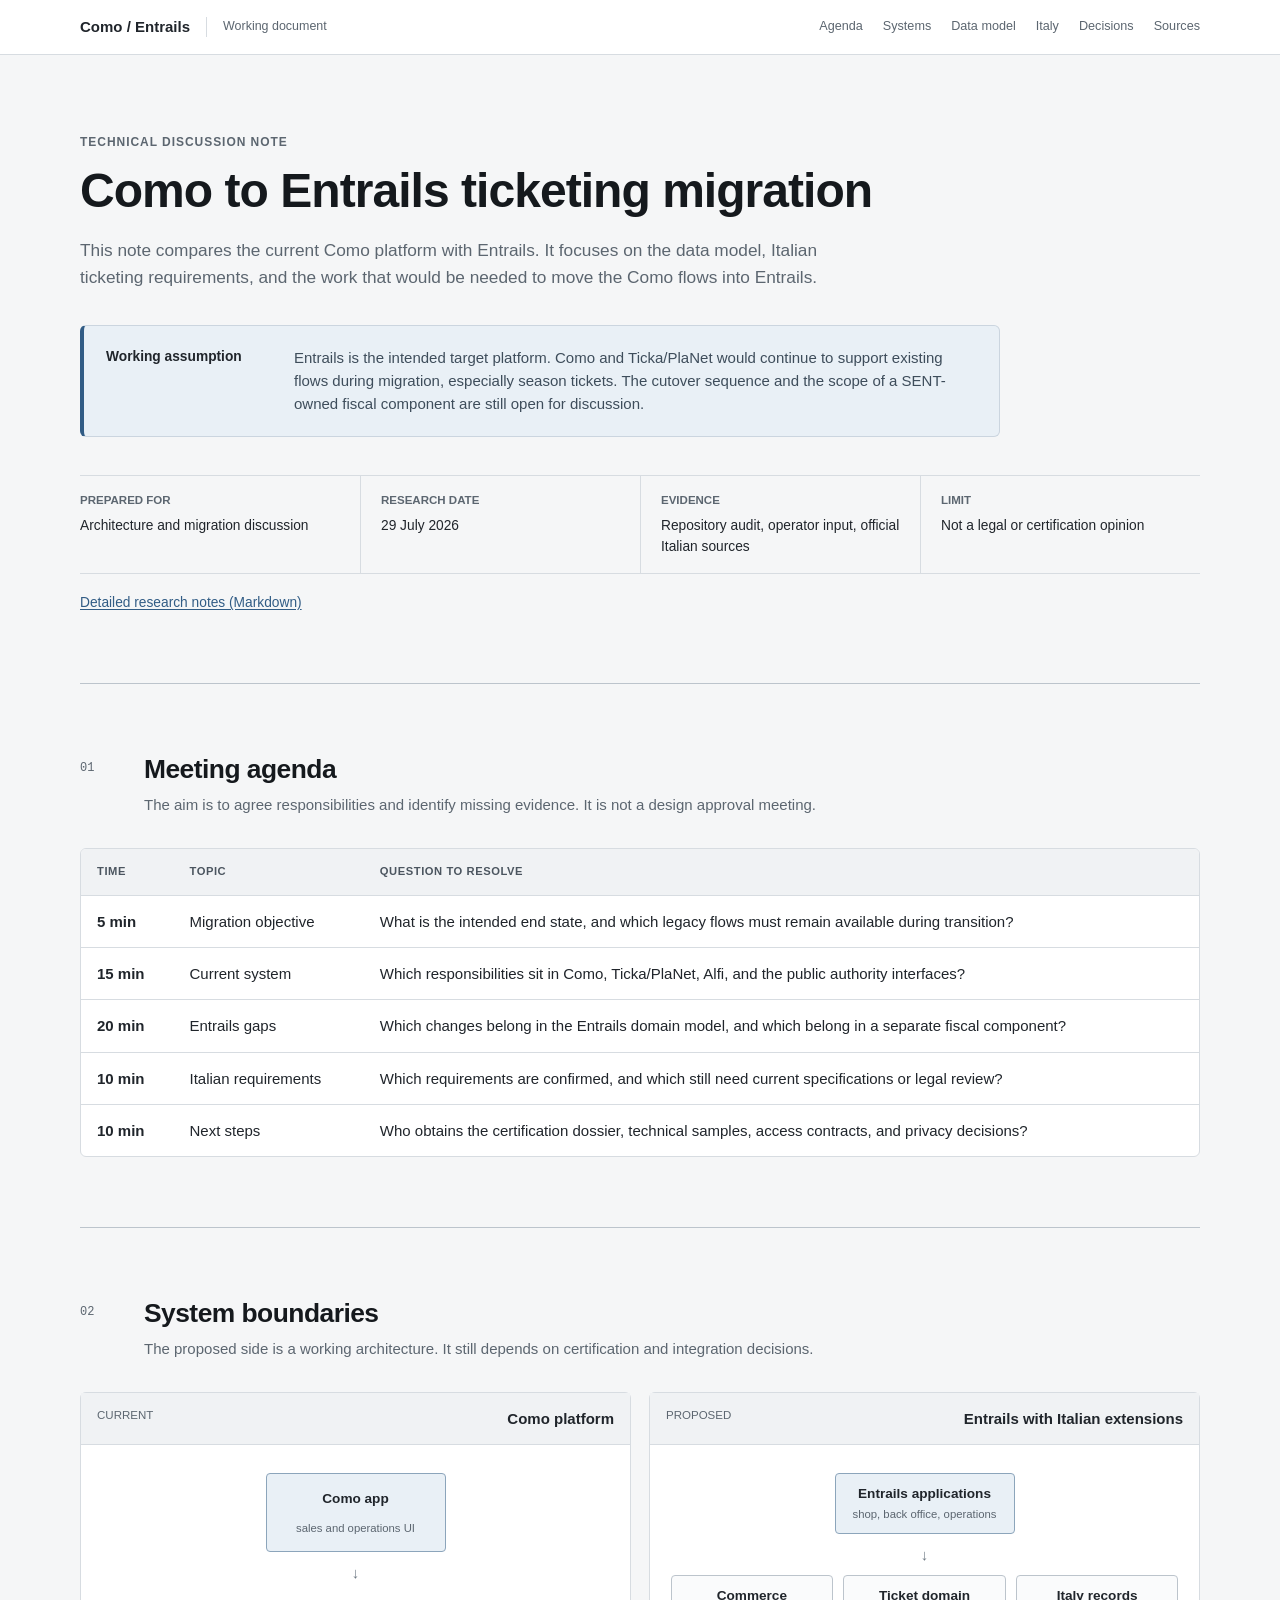
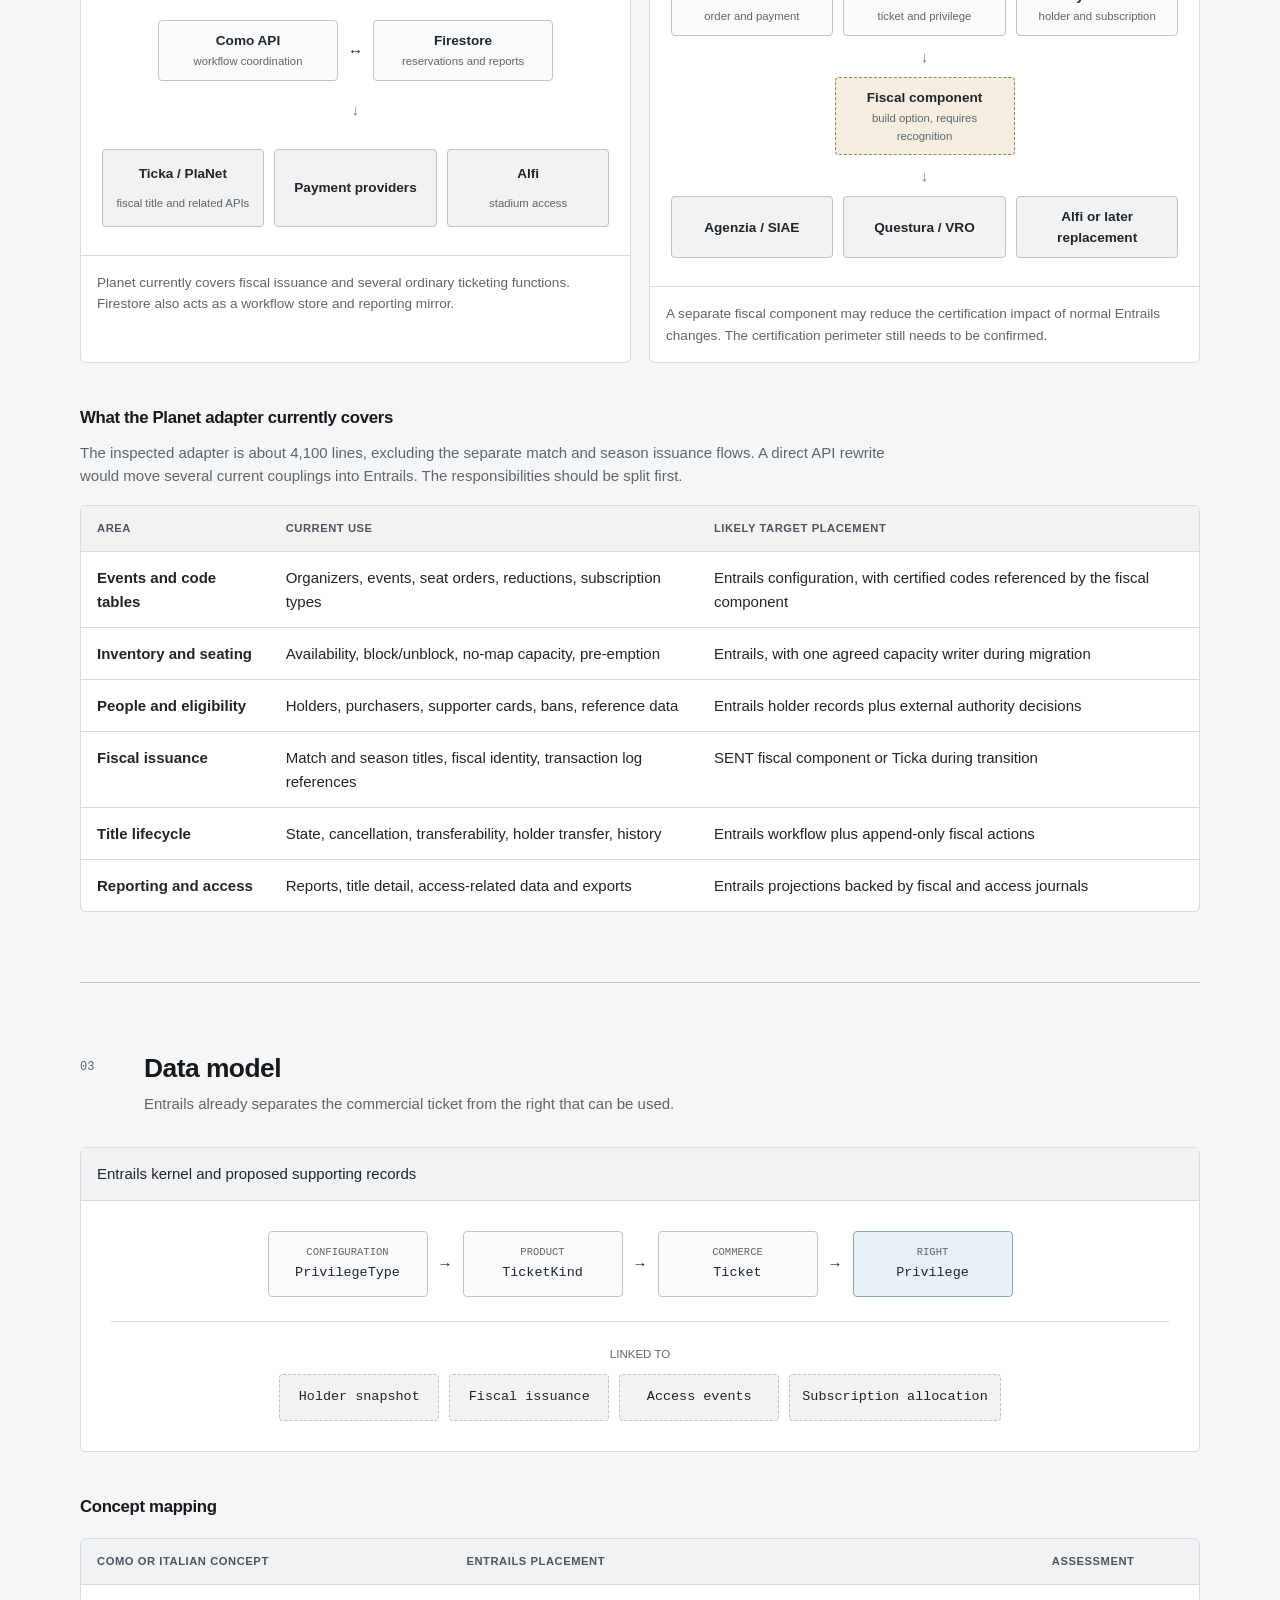
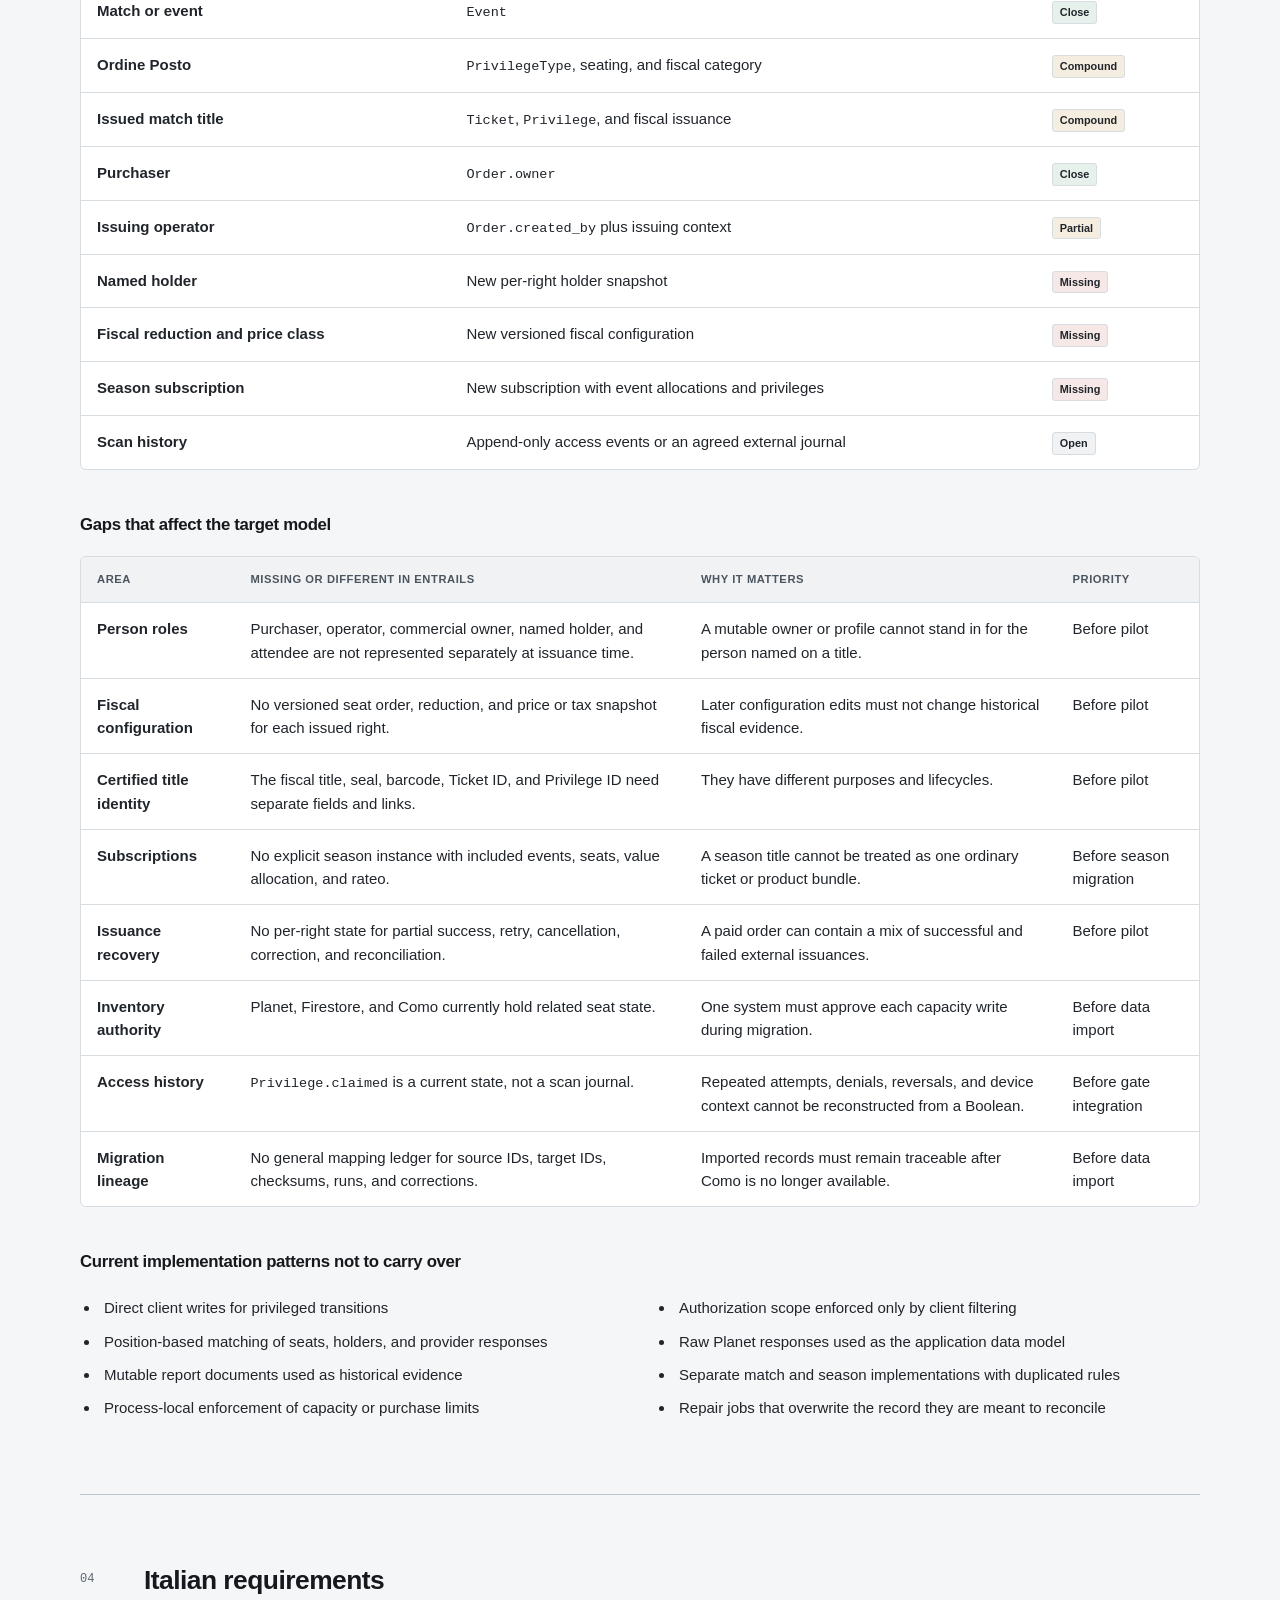
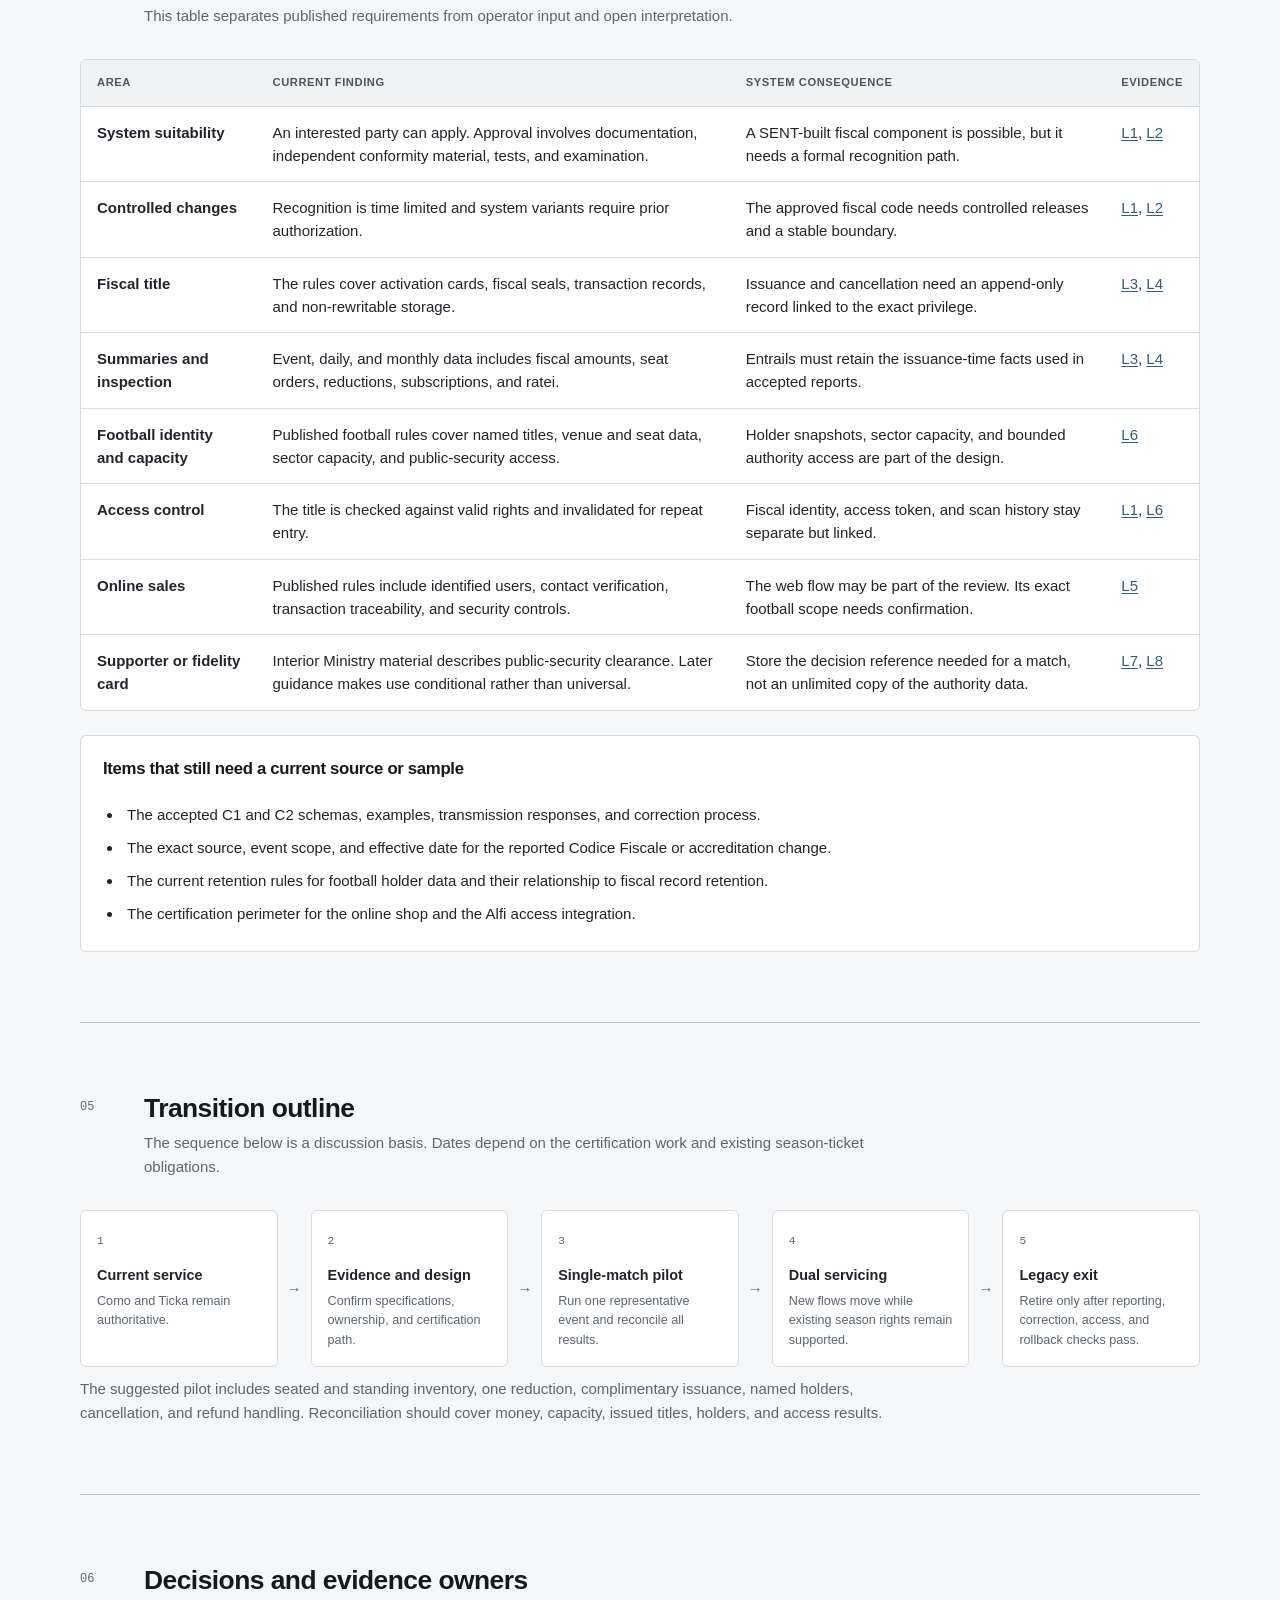
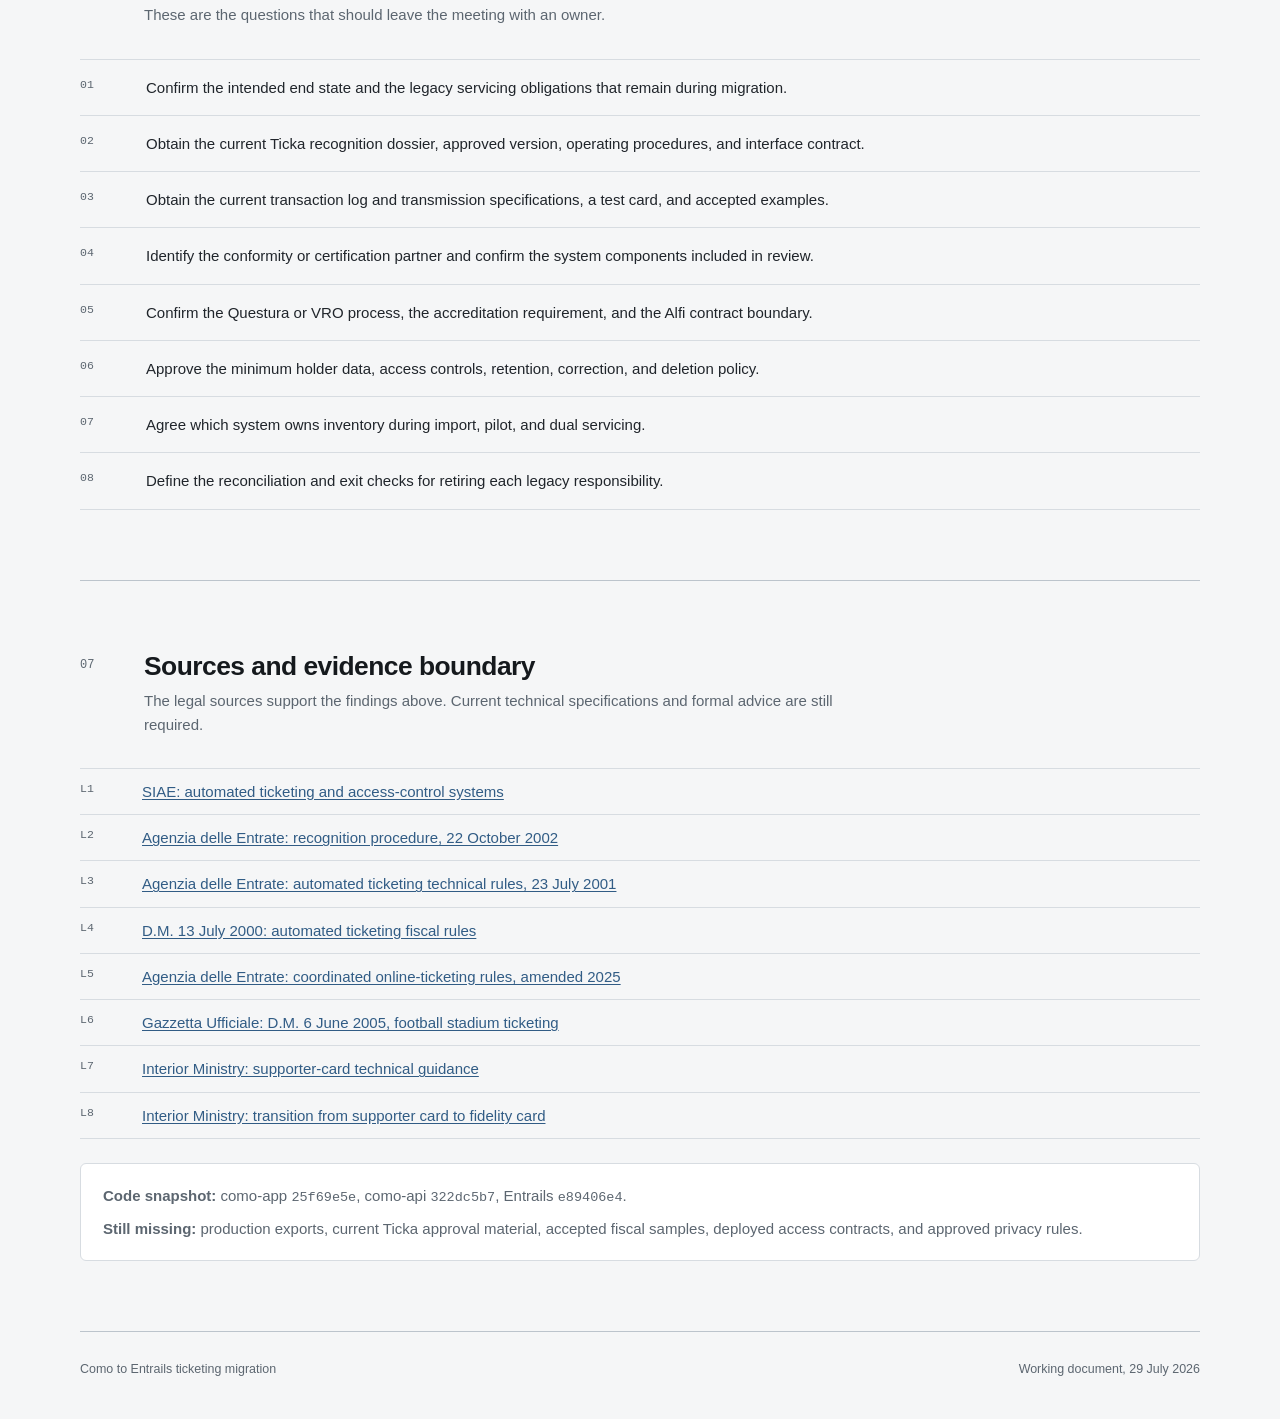
==== index.html @ aba58393 "Restyle migration guide as technical working note" ====
<!doctype html>
<html lang="en">
  <head>
    <meta charset="utf-8" />
    <meta name="viewport" content="width=device-width, initial-scale=1" />
    <meta name="description" content="Technical working note for the Como to Entrails ticketing migration discussion." />
    <meta name="robots" content="noindex, nofollow" />
    <meta property="og:title" content="Como to Entrails ticketing migration" />
    <meta property="og:description" content="Architecture, data gaps, Italian requirements, and open decisions for the migration discussion." />
    <meta property="og:type" content="website" />
    <meta name="theme-color" content="#f5f6f7" />
    <title>Como to Entrails ticketing migration</title>
    <link rel="stylesheet" href="styles.css" />
  </head>
  <body>
    <a class="skip-link" href="#content">Skip to content</a>

    <header class="topbar">
      <div class="topbar-inner">
        <a class="document-name" href="#top">Como / Entrails</a>
        <span class="document-state">Working document</span>
        <nav aria-label="Document sections">
          <a href="#agenda">Agenda</a>
          <a href="#systems">Systems</a>
          <a href="#data">Data model</a>
          <a href="#italy">Italy</a>
          <a href="#decisions">Decisions</a>
          <a href="#sources">Sources</a>
        </nav>
      </div>
    </header>

    <main id="content">
      <section class="intro" id="top">
        <p class="document-type">Technical discussion note</p>
        <h1>Como to Entrails ticketing migration</h1>
        <p class="intro-text">
          This note compares the current Como platform with Entrails. It focuses on the data model,
          Italian ticketing requirements, and the work that would be needed to move the Como flows
          into Entrails.
        </p>

        <div class="working-assumption">
          <strong>Working assumption</strong>
          <p>
            Entrails is the intended target platform. Como and Ticka/PlaNet would continue to support
            existing flows during migration, especially season tickets. The cutover sequence and the
            scope of a SENT-owned fiscal component are still open for discussion.
          </p>
        </div>

        <dl class="document-meta">
          <div><dt>Prepared for</dt><dd>Architecture and migration discussion</dd></div>
          <div><dt>Research date</dt><dd>29 July 2026</dd></div>
          <div><dt>Evidence</dt><dd>Repository audit, operator input, official Italian sources</dd></div>
          <div><dt>Limit</dt><dd>Not a legal or certification opinion</dd></div>
        </dl>

        <p class="document-link">
          <a href="https://github.com/SENT-Ticketing/como-entrails-migration-guide/blob/main/research-blueprint.md">Detailed research notes (Markdown)</a>
        </p>
      </section>

      <section class="document-section" id="agenda">
        <header class="section-header">
          <span class="section-number">01</span>
          <div><h2>Meeting agenda</h2><p>The aim is to agree responsibilities and identify missing evidence. It is not a design approval meeting.</p></div>
        </header>
        <div class="table-panel">
          <table>
            <thead><tr><th>Time</th><th>Topic</th><th>Question to resolve</th></tr></thead>
            <tbody>
              <tr><td>5 min</td><td>Migration objective</td><td>What is the intended end state, and which legacy flows must remain available during transition?</td></tr>
              <tr><td>15 min</td><td>Current system</td><td>Which responsibilities sit in Como, Ticka/PlaNet, Alfi, and the public authority interfaces?</td></tr>
              <tr><td>20 min</td><td>Entrails gaps</td><td>Which changes belong in the Entrails domain model, and which belong in a separate fiscal component?</td></tr>
              <tr><td>10 min</td><td>Italian requirements</td><td>Which requirements are confirmed, and which still need current specifications or legal review?</td></tr>
              <tr><td>10 min</td><td>Next steps</td><td>Who obtains the certification dossier, technical samples, access contracts, and privacy decisions?</td></tr>
            </tbody>
          </table>
        </div>
      </section>

      <section class="document-section" id="systems">
        <header class="section-header">
          <span class="section-number">02</span>
          <div><h2>System boundaries</h2><p>The proposed side is a working architecture. It still depends on certification and integration decisions.</p></div>
        </header>

        <div class="diagram-grid">
          <figure class="architecture-panel">
            <figcaption><span>Current</span><strong>Como platform</strong></figcaption>
            <div class="architecture-diagram" role="img" aria-label="Como app connects to Como API and Firestore. Como API connects to Ticka PlaNet, payment providers, and Alfi.">
              <div class="diagram-node primary">Como app<small>sales and operations UI</small></div>
              <div class="diagram-arrow">↓</div>
              <div class="diagram-row">
                <div class="diagram-node">Como API<small>workflow coordination</small></div>
                <span>↔</span>
                <div class="diagram-node">Firestore<small>reservations and reports</small></div>
              </div>
              <div class="diagram-arrow">↓</div>
              <div class="diagram-row three">
                <div class="diagram-node external">Ticka / PlaNet<small>fiscal title and related APIs</small></div>
                <div class="diagram-node external">Payment providers</div>
                <div class="diagram-node external">Alfi<small>stadium access</small></div>
              </div>
            </div>
            <p>Planet currently covers fiscal issuance and several ordinary ticketing functions. Firestore also acts as a workflow store and reporting mirror.</p>
          </figure>

          <figure class="architecture-panel">
            <figcaption><span>Proposed</span><strong>Entrails with Italian extensions</strong></figcaption>
            <div class="architecture-diagram" role="img" aria-label="Entrails owns commerce and rights. Italian holder, subscription, fiscal, and access records link to each privilege. A fiscal component connects to Italian authorities and stadium access.">
              <div class="diagram-node primary">Entrails applications<small>shop, back office, operations</small></div>
              <div class="diagram-arrow">↓</div>
              <div class="diagram-row three">
                <div class="diagram-node">Commerce<small>order and payment</small></div>
                <div class="diagram-node">Ticket domain<small>ticket and privilege</small></div>
                <div class="diagram-node">Italy records<small>holder and subscription</small></div>
              </div>
              <div class="diagram-arrow">↓</div>
              <div class="diagram-node candidate">Fiscal component<small>build option, requires recognition</small></div>
              <div class="diagram-arrow">↓</div>
              <div class="diagram-row three">
                <div class="diagram-node external">Agenzia / SIAE</div>
                <div class="diagram-node external">Questura / VRO</div>
                <div class="diagram-node external">Alfi or later replacement</div>
              </div>
            </div>
            <p>A separate fiscal component may reduce the certification impact of normal Entrails changes. The certification perimeter still needs to be confirmed.</p>
          </figure>
        </div>

        <h3>What the Planet adapter currently covers</h3>
        <p class="section-copy">
          The inspected adapter is about 4,100 lines, excluding the separate match and season issuance flows.
          A direct API rewrite would move several current couplings into Entrails. The responsibilities should be split first.
        </p>
        <div class="table-panel">
          <table>
            <thead><tr><th>Area</th><th>Current use</th><th>Likely target placement</th></tr></thead>
            <tbody>
              <tr><td>Events and code tables</td><td>Organizers, events, seat orders, reductions, subscription types</td><td>Entrails configuration, with certified codes referenced by the fiscal component</td></tr>
              <tr><td>Inventory and seating</td><td>Availability, block/unblock, no-map capacity, pre-emption</td><td>Entrails, with one agreed capacity writer during migration</td></tr>
              <tr><td>People and eligibility</td><td>Holders, purchasers, supporter cards, bans, reference data</td><td>Entrails holder records plus external authority decisions</td></tr>
              <tr><td>Fiscal issuance</td><td>Match and season titles, fiscal identity, transaction log references</td><td>SENT fiscal component or Ticka during transition</td></tr>
              <tr><td>Title lifecycle</td><td>State, cancellation, transferability, holder transfer, history</td><td>Entrails workflow plus append-only fiscal actions</td></tr>
              <tr><td>Reporting and access</td><td>Reports, title detail, access-related data and exports</td><td>Entrails projections backed by fiscal and access journals</td></tr>
            </tbody>
          </table>
        </div>
      </section>

      <section class="document-section" id="data">
        <header class="section-header">
          <span class="section-number">03</span>
          <div><h2>Data model</h2><p>Entrails already separates the commercial ticket from the right that can be used.</p></div>
        </header>

        <figure class="model-panel">
          <figcaption>Entrails kernel and proposed supporting records</figcaption>
          <div class="model-flow" role="img" aria-label="PrivilegeType leads to TicketKind, Ticket, and Privilege. Privilege links to holder snapshot, fiscal issuance, and access events. A subscription allocation also links to a privilege.">
            <div class="model-core">
              <div class="model-node"><small>Configuration</small>PrivilegeType</div>
              <span>→</span>
              <div class="model-node"><small>Product</small>TicketKind</div>
              <span>→</span>
              <div class="model-node"><small>Commerce</small>Ticket</div>
              <span>→</span>
              <div class="model-node focus"><small>Right</small>Privilege</div>
            </div>
            <div class="model-links">
              <span>linked to</span>
              <div class="model-node proposed">Holder snapshot</div>
              <div class="model-node proposed">Fiscal issuance</div>
              <div class="model-node proposed">Access events</div>
              <div class="model-node proposed">Subscription allocation</div>
            </div>
          </div>
        </figure>

        <h3>Concept mapping</h3>
        <div class="table-panel">
          <table>
            <thead><tr><th>Como or Italian concept</th><th>Entrails placement</th><th>Assessment</th></tr></thead>
            <tbody>
              <tr><td>Match or event</td><td><code>Event</code></td><td><span class="status close">Close</span></td></tr>
              <tr><td>Ordine Posto</td><td><code>PrivilegeType</code>, seating, and fiscal category</td><td><span class="status compound">Compound</span></td></tr>
              <tr><td>Issued match title</td><td><code>Ticket</code>, <code>Privilege</code>, and fiscal issuance</td><td><span class="status compound">Compound</span></td></tr>
              <tr><td>Purchaser</td><td><code>Order.owner</code></td><td><span class="status close">Close</span></td></tr>
              <tr><td>Issuing operator</td><td><code>Order.created_by</code> plus issuing context</td><td><span class="status partial">Partial</span></td></tr>
              <tr><td>Named holder</td><td>New per-right holder snapshot</td><td><span class="status missing">Missing</span></td></tr>
              <tr><td>Fiscal reduction and price class</td><td>New versioned fiscal configuration</td><td><span class="status missing">Missing</span></td></tr>
              <tr><td>Season subscription</td><td>New subscription with event allocations and privileges</td><td><span class="status missing">Missing</span></td></tr>
              <tr><td>Scan history</td><td>Append-only access events or an agreed external journal</td><td><span class="status open">Open</span></td></tr>
            </tbody>
          </table>
        </div>

        <h3>Gaps that affect the target model</h3>
        <div class="table-panel">
          <table>
            <thead><tr><th>Area</th><th>Missing or different in Entrails</th><th>Why it matters</th><th>Priority</th></tr></thead>
            <tbody>
              <tr><td>Person roles</td><td>Purchaser, operator, commercial owner, named holder, and attendee are not represented separately at issuance time.</td><td>A mutable owner or profile cannot stand in for the person named on a title.</td><td>Before pilot</td></tr>
              <tr><td>Fiscal configuration</td><td>No versioned seat order, reduction, and price or tax snapshot for each issued right.</td><td>Later configuration edits must not change historical fiscal evidence.</td><td>Before pilot</td></tr>
              <tr><td>Certified title identity</td><td>The fiscal title, seal, barcode, Ticket ID, and Privilege ID need separate fields and links.</td><td>They have different purposes and lifecycles.</td><td>Before pilot</td></tr>
              <tr><td>Subscriptions</td><td>No explicit season instance with included events, seats, value allocation, and rateo.</td><td>A season title cannot be treated as one ordinary ticket or product bundle.</td><td>Before season migration</td></tr>
              <tr><td>Issuance recovery</td><td>No per-right state for partial success, retry, cancellation, correction, and reconciliation.</td><td>A paid order can contain a mix of successful and failed external issuances.</td><td>Before pilot</td></tr>
              <tr><td>Inventory authority</td><td>Planet, Firestore, and Como currently hold related seat state.</td><td>One system must approve each capacity write during migration.</td><td>Before data import</td></tr>
              <tr><td>Access history</td><td><code>Privilege.claimed</code> is a current state, not a scan journal.</td><td>Repeated attempts, denials, reversals, and device context cannot be reconstructed from a Boolean.</td><td>Before gate integration</td></tr>
              <tr><td>Migration lineage</td><td>No general mapping ledger for source IDs, target IDs, checksums, runs, and corrections.</td><td>Imported records must remain traceable after Como is no longer available.</td><td>Before data import</td></tr>
            </tbody>
          </table>
        </div>

        <h3>Current implementation patterns not to carry over</h3>
        <ul class="plain-list columns">
          <li>Direct client writes for privileged transitions</li>
          <li>Position-based matching of seats, holders, and provider responses</li>
          <li>Mutable report documents used as historical evidence</li>
          <li>Process-local enforcement of capacity or purchase limits</li>
          <li>Authorization scope enforced only by client filtering</li>
          <li>Raw Planet responses used as the application data model</li>
          <li>Separate match and season implementations with duplicated rules</li>
          <li>Repair jobs that overwrite the record they are meant to reconcile</li>
        </ul>
      </section>

      <section class="document-section" id="italy">
        <header class="section-header">
          <span class="section-number">04</span>
          <div><h2>Italian requirements</h2><p>This table separates published requirements from operator input and open interpretation.</p></div>
        </header>
        <div class="table-panel">
          <table>
            <thead><tr><th>Area</th><th>Current finding</th><th>System consequence</th><th>Evidence</th></tr></thead>
            <tbody>
              <tr><td>System suitability</td><td>An interested party can apply. Approval involves documentation, independent conformity material, tests, and examination.</td><td>A SENT-built fiscal component is possible, but it needs a formal recognition path.</td><td><a href="#source-l1">L1</a>, <a href="#source-l2">L2</a></td></tr>
              <tr><td>Controlled changes</td><td>Recognition is time limited and system variants require prior authorization.</td><td>The approved fiscal code needs controlled releases and a stable boundary.</td><td><a href="#source-l1">L1</a>, <a href="#source-l2">L2</a></td></tr>
              <tr><td>Fiscal title</td><td>The rules cover activation cards, fiscal seals, transaction records, and non-rewritable storage.</td><td>Issuance and cancellation need an append-only record linked to the exact privilege.</td><td><a href="#source-l3">L3</a>, <a href="#source-l4">L4</a></td></tr>
              <tr><td>Summaries and inspection</td><td>Event, daily, and monthly data includes fiscal amounts, seat orders, reductions, subscriptions, and ratei.</td><td>Entrails must retain the issuance-time facts used in accepted reports.</td><td><a href="#source-l3">L3</a>, <a href="#source-l4">L4</a></td></tr>
              <tr><td>Football identity and capacity</td><td>Published football rules cover named titles, venue and seat data, sector capacity, and public-security access.</td><td>Holder snapshots, sector capacity, and bounded authority access are part of the design.</td><td><a href="#source-l6">L6</a></td></tr>
              <tr><td>Access control</td><td>The title is checked against valid rights and invalidated for repeat entry.</td><td>Fiscal identity, access token, and scan history stay separate but linked.</td><td><a href="#source-l1">L1</a>, <a href="#source-l6">L6</a></td></tr>
              <tr><td>Online sales</td><td>Published rules include identified users, contact verification, transaction traceability, and security controls.</td><td>The web flow may be part of the review. Its exact football scope needs confirmation.</td><td><a href="#source-l5">L5</a></td></tr>
              <tr><td>Supporter or fidelity card</td><td>Interior Ministry material describes public-security clearance. Later guidance makes use conditional rather than universal.</td><td>Store the decision reference needed for a match, not an unlimited copy of the authority data.</td><td><a href="#source-l7">L7</a>, <a href="#source-l8">L8</a></td></tr>
            </tbody>
          </table>
        </div>

        <div class="open-notes">
          <h3>Items that still need a current source or sample</h3>
          <ul class="plain-list">
            <li>The accepted C1 and C2 schemas, examples, transmission responses, and correction process.</li>
            <li>The exact source, event scope, and effective date for the reported Codice Fiscale or accreditation change.</li>
            <li>The current retention rules for football holder data and their relationship to fiscal record retention.</li>
            <li>The certification perimeter for the online shop and the Alfi access integration.</li>
          </ul>
        </div>
      </section>

      <section class="document-section" id="transition">
        <header class="section-header">
          <span class="section-number">05</span>
          <div><h2>Transition outline</h2><p>The sequence below is a discussion basis. Dates depend on the certification work and existing season-ticket obligations.</p></div>
        </header>
        <div class="phase-flow" role="img" aria-label="Transition moves from current service, through evidence and design, to a single-match pilot, dual servicing, and legacy exit.">
          <div><span>1</span><strong>Current service</strong><p>Como and Ticka remain authoritative.</p></div>
          <i>→</i>
          <div><span>2</span><strong>Evidence and design</strong><p>Confirm specifications, ownership, and certification path.</p></div>
          <i>→</i>
          <div><span>3</span><strong>Single-match pilot</strong><p>Run one representative event and reconcile all results.</p></div>
          <i>→</i>
          <div><span>4</span><strong>Dual servicing</strong><p>New flows move while existing season rights remain supported.</p></div>
          <i>→</i>
          <div><span>5</span><strong>Legacy exit</strong><p>Retire only after reporting, correction, access, and rollback checks pass.</p></div>
        </div>
        <p class="section-copy">
          The suggested pilot includes seated and standing inventory, one reduction, complimentary issuance,
          named holders, cancellation, and refund handling. Reconciliation should cover money, capacity, issued
          titles, holders, and access results.
        </p>
      </section>

      <section class="document-section" id="decisions">
        <header class="section-header">
          <span class="section-number">06</span>
          <div><h2>Decisions and evidence owners</h2><p>These are the questions that should leave the meeting with an owner.</p></div>
        </header>
        <ol class="decision-list">
          <li><span>01</span><p>Confirm the intended end state and the legacy servicing obligations that remain during migration.</p></li>
          <li><span>02</span><p>Obtain the current Ticka recognition dossier, approved version, operating procedures, and interface contract.</p></li>
          <li><span>03</span><p>Obtain the current transaction log and transmission specifications, a test card, and accepted examples.</p></li>
          <li><span>04</span><p>Identify the conformity or certification partner and confirm the system components included in review.</p></li>
          <li><span>05</span><p>Confirm the Questura or VRO process, the accreditation requirement, and the Alfi contract boundary.</p></li>
          <li><span>06</span><p>Approve the minimum holder data, access controls, retention, correction, and deletion policy.</p></li>
          <li><span>07</span><p>Agree which system owns inventory during import, pilot, and dual servicing.</p></li>
          <li><span>08</span><p>Define the reconciliation and exit checks for retiring each legacy responsibility.</p></li>
        </ol>
      </section>

      <section class="document-section sources" id="sources">
        <header class="section-header">
          <span class="section-number">07</span>
          <div><h2>Sources and evidence boundary</h2><p>The legal sources support the findings above. Current technical specifications and formal advice are still required.</p></div>
        </header>

        <ol class="source-list">
          <li id="source-l1"><span>L1</span><a href="https://www.siae.it/it/cosa-facciamo/servizi-collaborazione-altri-enti/agenzia-delle-entrate/biglietterie-automatizzate-controllo-accessi/">SIAE: automated ticketing and access-control systems</a></li>
          <li id="source-l2"><span>L2</span><a href="https://www.agenziaentrate.gov.it/portale/documents/20143/275244/Provvedimento%2Bdel%2B22%2B10%2B2002_Provvedimento%2BAE%2B22%2Bottobre%2B2002.pdf/6cc8cbd3-5243-c35f-52a8-4d90222bf9ab">Agenzia delle Entrate: recognition procedure, 22 October 2002</a></li>
          <li id="source-l3"><span>L3</span><a href="https://www.agenziaentrate.gov.it/portale/documents/20143/275244/Decreto%2Bdel%2B23%2B07%2B2001_Decreto%2B23%2Bluglio%2B2001.pdf/fe239ae7-f9b2-6488-87d0-bb3ad42366ab">Agenzia delle Entrate: automated ticketing technical rules, 23 July 2001</a></li>
          <li id="source-l4"><span>L4</span><a href="https://www.agenziaentrate.gov.it/portale/documents/20143/275244/Decreto%2Bdel%2B13%2B07%2B2000_DM%2B13%2Bluglio%2B2000.pdf/c53eee61-57b8-3f33-ee15-dfb4c7b19dc7">D.M. 13 July 2000: automated ticketing fiscal rules</a></li>
          <li id="source-l5"><span>L5</span><a href="https://d2aod8qfhzlk6j.cloudfront.net/SITOIS/Provvedimento_secondary_ticketing_27_06_2019_78fe5a6183.pdf">Agenzia delle Entrate: coordinated online-ticketing rules, amended 2025</a></li>
          <li id="source-l6"><span>L6</span><a href="https://www.gazzettaufficiale.it/atto/serie_generale/caricaDettaglioAtto/originario?atto.codiceRedazionale=05A06478&amp;atto.dataPubblicazioneGazzetta=2005-06-30&amp;elenco30giorni=false">Gazzetta Ufficiale: D.M. 6 June 2005, football stadium ticketing</a></li>
          <li id="source-l7"><span>L7</span><a href="https://www.interno.gov.it/sites/default/files/allegati/tessera_del_tifoso.pdf">Interior Ministry: supporter-card technical guidance</a></li>
          <li id="source-l8"><span>L8</span><a href="https://www.interno.gov.it/it/notizie/dalla-tessera-tifoso-alla-fidelity-card">Interior Ministry: transition from supporter card to fidelity card</a></li>
        </ol>

        <div class="evidence-note">
          <p><strong>Code snapshot:</strong> como-app <code>25f69e5e</code>, como-api <code>322dc5b7</code>, Entrails <code>e89406e4</code>.</p>
          <p><strong>Still missing:</strong> production exports, current Ticka approval material, accepted fiscal samples, deployed access contracts, and approved privacy rules.</p>
        </div>
      </section>
    </main>

    <footer>
      <p>Como to Entrails ticketing migration</p>
      <p>Working document, 29 July 2026</p>
    </footer>
  </body>
</html>
---- styles.css ----
:root {
  --page: min(1120px, calc(100% - 48px));
  --ink: #20252b;
  --muted: #5c6670;
  --line: #d7dce1;
  --line-strong: #bcc4cc;
  --background: #f5f6f7;
  --surface: #ffffff;
  --surface-muted: #f0f2f4;
  --blue: #315c85;
  --blue-muted: #e9f0f6;
  --green-muted: #e7f1eb;
  --amber-muted: #f5eee0;
  --red-muted: #f5e8e7;
  --radius: 6px;
}

* { box-sizing: border-box; }
html { scroll-behavior: smooth; }
body {
  margin: 0;
  color: var(--ink);
  background: var(--background);
  font-family: -apple-system, BlinkMacSystemFont, "Segoe UI", Arial, sans-serif;
  font-size: 15px;
  line-height: 1.55;
}
a { color: var(--blue); text-underline-offset: 2px; }
p, h1, h2, h3, figure, dl { margin: 0; }
h1, h2, h3 { color: #15191d; font-weight: 650; letter-spacing: -.02em; }
h1 { font-size: clamp(2.1rem, 5vw, 3rem); line-height: 1.12; }
h2 { font-size: 1.65rem; line-height: 1.2; }
h3 { margin-top: 42px; font-size: 1.05rem; }
code { font-family: "SFMono-Regular", Consolas, monospace; font-size: .9em; }

.skip-link {
  position: fixed;
  top: -60px;
  left: 16px;
  z-index: 100;
  padding: 8px 12px;
  color: white;
  background: #111;
}
.skip-link:focus { top: 12px; }
:focus-visible { outline: 2px solid var(--blue); outline-offset: 3px; }

.topbar {
  position: sticky;
  top: 0;
  z-index: 20;
  border-bottom: 1px solid var(--line);
  background: rgba(255, 255, 255, .96);
}
.topbar-inner {
  display: flex;
  align-items: center;
  gap: 16px;
  width: var(--page);
  min-height: 54px;
  margin: auto;
}
.document-name { color: var(--ink); font-weight: 650; text-decoration: none; }
.document-state {
  padding-left: 16px;
  border-left: 1px solid var(--line);
  color: var(--muted);
  font-size: .78rem;
}
nav { display: flex; gap: 20px; margin-left: auto; overflow-x: auto; }
nav a { color: var(--muted); font-size: .79rem; text-decoration: none; white-space: nowrap; }
nav a:hover { color: var(--ink); }

main, footer { width: var(--page); margin-inline: auto; }
.intro { padding: 78px 0 70px; }
.document-type {
  margin-bottom: 12px;
  color: var(--muted);
  font-size: .75rem;
  font-weight: 650;
  letter-spacing: .08em;
  text-transform: uppercase;
}
.intro-text { max-width: 760px; margin-top: 20px; color: var(--muted); font-size: 1.08rem; }
.working-assumption {
  display: grid;
  grid-template-columns: 160px 1fr;
  gap: 28px;
  max-width: 920px;
  margin-top: 34px;
  padding: 20px 22px;
  border: 1px solid #cbd5df;
  border-left: 4px solid var(--blue);
  border-radius: var(--radius);
  background: var(--blue-muted);
}
.working-assumption strong { font-size: .86rem; }
.working-assumption p { color: #3e4d5b; }
.document-meta {
  display: grid;
  grid-template-columns: repeat(4, 1fr);
  gap: 0;
  margin-top: 38px;
  border-top: 1px solid var(--line);
  border-bottom: 1px solid var(--line);
}
.document-meta div { padding: 16px 20px 16px 0; }
.document-meta div + div { padding-left: 20px; border-left: 1px solid var(--line); }
.document-meta dt { color: var(--muted); font-size: .72rem; font-weight: 650; text-transform: uppercase; }
.document-meta dd { margin: 5px 0 0; font-size: .86rem; }
.document-link { margin-top: 18px; font-size: .86rem; }

.document-section {
  padding: 70px 0;
  border-top: 1px solid var(--line-strong);
  scroll-margin-top: 64px;
}
.section-header {
  display: grid;
  grid-template-columns: 46px minmax(0, 1fr);
  gap: 18px;
  margin-bottom: 32px;
}
.section-number { padding-top: 5px; color: var(--muted); font-family: "SFMono-Regular", Consolas, monospace; font-size: .75rem; }
.section-header p { max-width: 720px; margin-top: 7px; color: var(--muted); }
.section-copy { max-width: 820px; margin-top: 10px; color: var(--muted); }

.table-panel {
  margin-top: 18px;
  overflow-x: auto;
  border: 1px solid var(--line);
  border-radius: var(--radius);
  background: var(--surface);
}
table { width: 100%; min-width: 760px; border-collapse: collapse; }
th, td { padding: 14px 16px; border-bottom: 1px solid var(--line); text-align: left; vertical-align: top; }
tr:last-child td { border-bottom: 0; }
th { background: var(--surface-muted); color: #4b555f; font-size: .7rem; font-weight: 700; letter-spacing: .05em; text-transform: uppercase; }
td:first-child { font-weight: 600; }

.diagram-grid { display: grid; grid-template-columns: 1fr 1fr; gap: 18px; }
.architecture-panel, .model-panel {
  border: 1px solid var(--line);
  border-radius: var(--radius);
  background: var(--surface);
}
.architecture-panel figcaption, .model-panel figcaption {
  display: flex;
  justify-content: space-between;
  gap: 20px;
  padding: 14px 16px;
  border-bottom: 1px solid var(--line);
  background: var(--surface-muted);
}
.architecture-panel figcaption span { color: var(--muted); font-size: .72rem; text-transform: uppercase; }
.architecture-panel > p { padding: 16px; border-top: 1px solid var(--line); color: var(--muted); font-size: .85rem; }
.architecture-diagram { display: grid; justify-items: center; min-height: 410px; padding: 28px 20px; }
.diagram-node {
  display: grid;
  place-items: center;
  width: 180px;
  min-height: 58px;
  padding: 9px;
  border: 1px solid var(--line-strong);
  border-radius: 4px;
  background: #fafbfc;
  font-size: .85rem;
  font-weight: 600;
  text-align: center;
}
.diagram-node small { display: block; margin-top: 2px; color: var(--muted); font-weight: 400; }
.diagram-node.primary { border-color: #8ca5bb; background: var(--blue-muted); }
.diagram-node.candidate { border-style: dashed; border-color: #9d8456; background: var(--amber-muted); }
.diagram-node.external { background: var(--surface-muted); }
.diagram-arrow { padding: 9px 0; color: #6f7a84; }
.diagram-row { display: flex; align-items: center; justify-content: center; width: 100%; gap: 10px; }
.diagram-row.three { align-items: stretch; }
.diagram-row.three .diagram-node { width: calc(33.333% - 7px); min-width: 0; }

.model-panel { margin-bottom: 42px; }
.model-flow { padding: 30px; }
.model-core, .model-links { display: flex; align-items: center; justify-content: center; gap: 10px; }
.model-node {
  min-width: 160px;
  padding: 12px;
  border: 1px solid var(--line-strong);
  border-radius: 4px;
  background: #fafbfc;
  font-family: "SFMono-Regular", Consolas, monospace;
  font-size: .84rem;
  text-align: center;
}
.model-node small { display: block; margin-bottom: 3px; color: var(--muted); font-family: inherit; font-size: .66rem; text-transform: uppercase; }
.model-node.focus { border-color: #8ca5bb; background: var(--blue-muted); }
.model-links { flex-wrap: wrap; margin-top: 24px; padding-top: 24px; border-top: 1px solid var(--line); }
.model-links > span { width: 100%; color: var(--muted); font-size: .72rem; text-align: center; text-transform: uppercase; }
.model-node.proposed { border-style: dashed; background: var(--surface-muted); }

.status {
  display: inline-block;
  padding: 2px 7px;
  border: 1px solid var(--line);
  border-radius: 3px;
  font-size: .68rem;
  font-weight: 650;
}
.status.close { background: var(--green-muted); }
.status.compound, .status.partial { background: var(--amber-muted); }
.status.missing { background: var(--red-muted); }
.status.open { background: var(--surface-muted); }

.plain-list { margin: 16px 0 0; padding-left: 20px; }
.plain-list li { padding: 5px 0 5px 4px; }
.plain-list.columns { columns: 2; column-gap: 50px; }
.plain-list.columns li { break-inside: avoid; }
.open-notes, .evidence-note {
  margin-top: 24px;
  padding: 20px 22px;
  border: 1px solid var(--line);
  border-radius: var(--radius);
  background: var(--surface);
}
.open-notes h3 { margin: 0; }

.phase-flow { display: grid; grid-template-columns: 1fr auto 1fr auto 1fr auto 1fr auto 1fr; align-items: stretch; gap: 9px; }
.phase-flow > div { padding: 16px; border: 1px solid var(--line); border-radius: var(--radius); background: var(--surface); }
.phase-flow > div > span { color: var(--muted); font-family: "SFMono-Regular", Consolas, monospace; font-size: .7rem; }
.phase-flow strong { display: block; margin-top: 14px; font-size: .9rem; }
.phase-flow p { margin-top: 5px; color: var(--muted); font-size: .79rem; }
.phase-flow i { display: grid; place-items: center; color: var(--muted); font-style: normal; }

.decision-list, .source-list { margin: 0; padding: 0; list-style: none; border-top: 1px solid var(--line); }
.decision-list li { display: grid; grid-template-columns: 50px 1fr; gap: 16px; padding: 16px 0; border-bottom: 1px solid var(--line); }
.decision-list span, .source-list span { color: var(--muted); font-family: "SFMono-Regular", Consolas, monospace; font-size: .72rem; }
.source-list li { display: grid; grid-template-columns: 46px 1fr; gap: 16px; padding: 11px 0; border-bottom: 1px solid var(--line); scroll-margin-top: 70px; }
.evidence-note { color: var(--muted); }
.evidence-note p + p { margin-top: 8px; }

footer {
  display: flex;
  justify-content: space-between;
  gap: 24px;
  padding: 28px 0 42px;
  border-top: 1px solid var(--line-strong);
  color: var(--muted);
  font-size: .78rem;
}

@media (max-width: 900px) {
  .topbar-inner { flex-wrap: wrap; padding: 10px 0; }
  nav { order: 3; width: 100%; margin: 0; }
  .document-meta { grid-template-columns: 1fr 1fr; }
  .document-meta div:nth-child(3) { border-left: 0; }
  .document-meta div:nth-child(n+3) { border-top: 1px solid var(--line); }
  .diagram-grid { grid-template-columns: 1fr; }
  .model-core { flex-wrap: wrap; }
  .phase-flow { grid-template-columns: 1fr; }
  .phase-flow i { transform: rotate(90deg); }
}

@media (max-width: 620px) {
  :root { --page: min(100% - 28px, 1120px); }
  .document-state { display: none; }
  .intro { padding: 54px 0; }
  .working-assumption { grid-template-columns: 1fr; gap: 8px; }
  .document-meta { grid-template-columns: 1fr; }
  .document-meta div, .document-meta div + div { padding: 13px 0; border-left: 0; border-top: 1px solid var(--line); }
  .document-meta div:first-child { border-top: 0; }
  .document-section { padding: 54px 0; }
  .section-header { grid-template-columns: 34px 1fr; gap: 10px; }
  .architecture-panel { min-width: 0; overflow: hidden; }
  .architecture-diagram { min-height: 370px; padding-inline: 12px; }
  .diagram-node { width: 145px; }
  .diagram-row.three { gap: 5px; }
  .diagram-row.three .diagram-node { padding: 5px; font-size: .69rem; }
  .model-flow { padding: 18px; }
  .model-core { flex-direction: column; }
  .model-core > span { transform: rotate(90deg); }
  .model-node { width: 100%; min-width: 0; }
  .plain-list.columns { columns: 1; }
  footer { flex-direction: column; }
}

@media print {
  :root { --page: 100%; }
  body { background: white; font-size: 10pt; }
  .topbar, .document-link { display: none; }
  .intro { padding-top: 20px; }
  .document-section { padding: 35px 0; }
  .architecture-panel, .model-panel, .table-panel, .working-assumption { break-inside: avoid; }
  .phase-flow { grid-template-columns: repeat(5, 1fr); }
  .phase-flow i { display: none; }
}
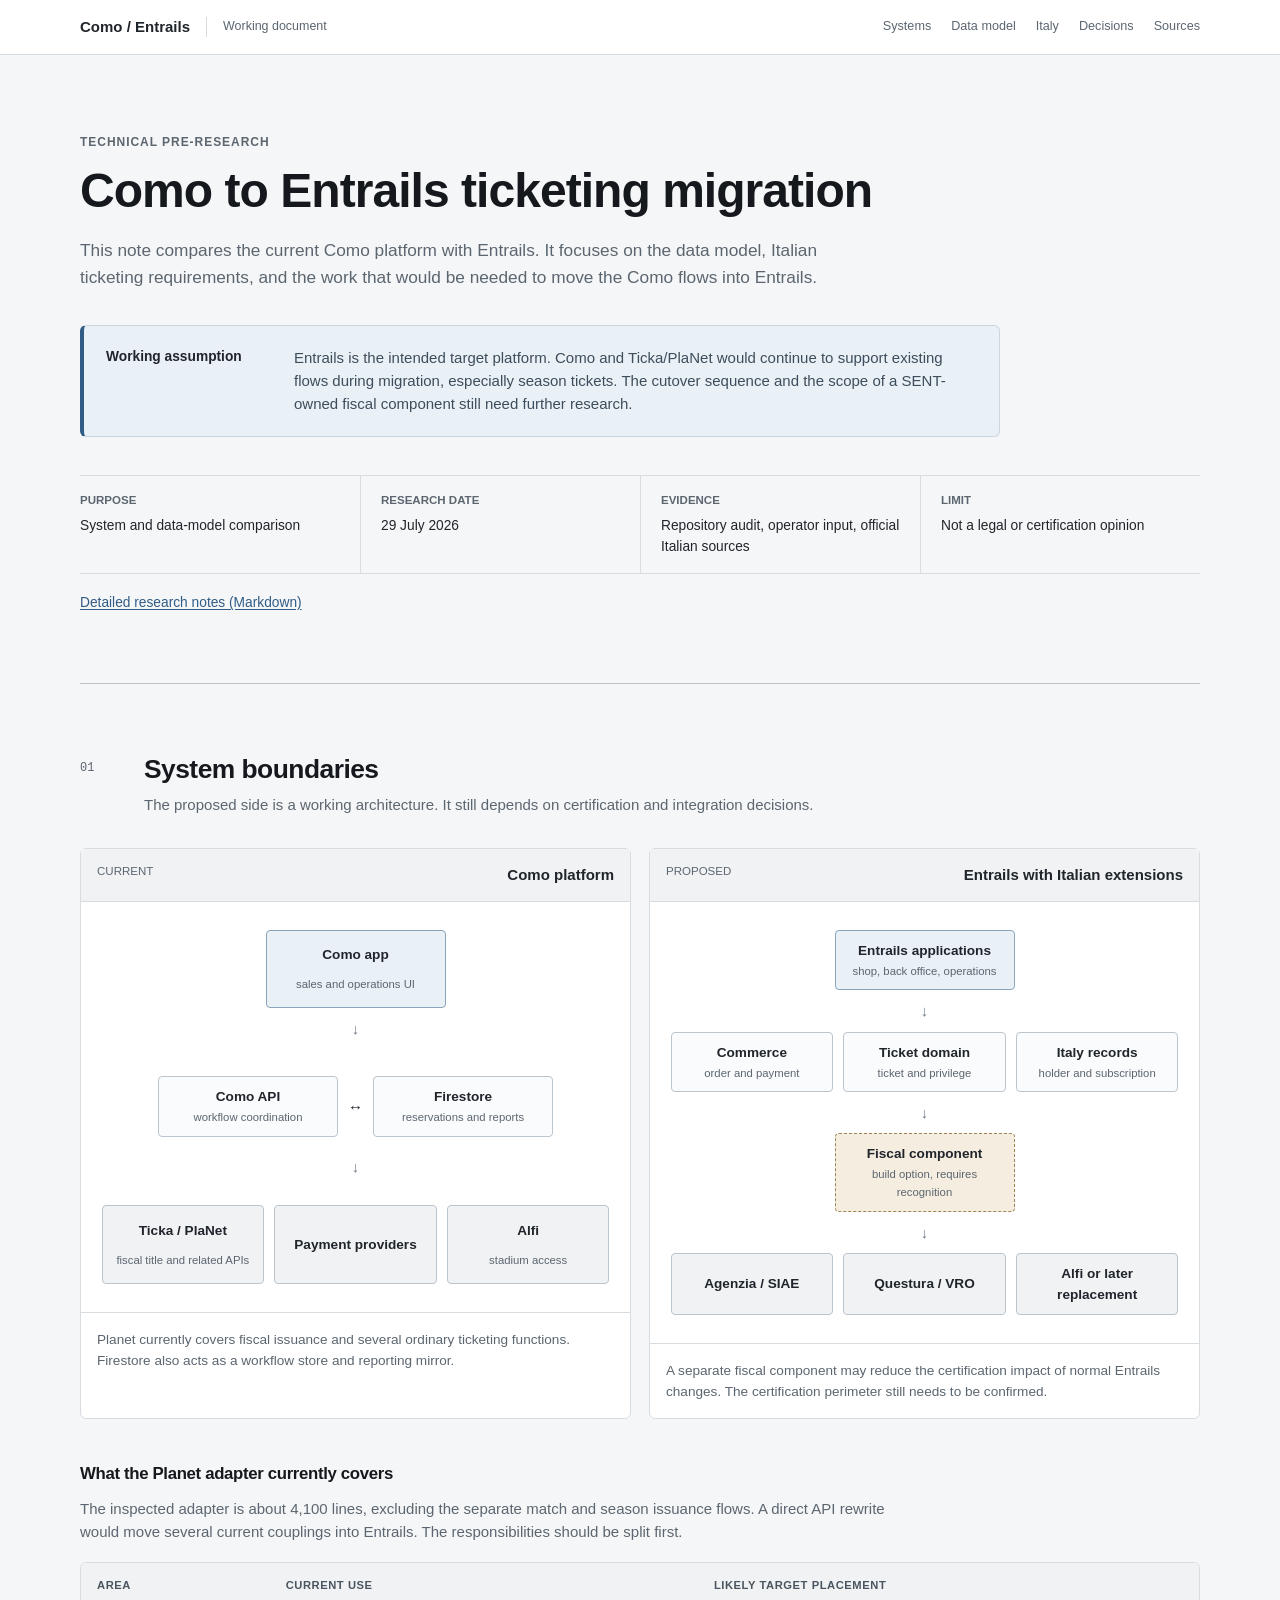
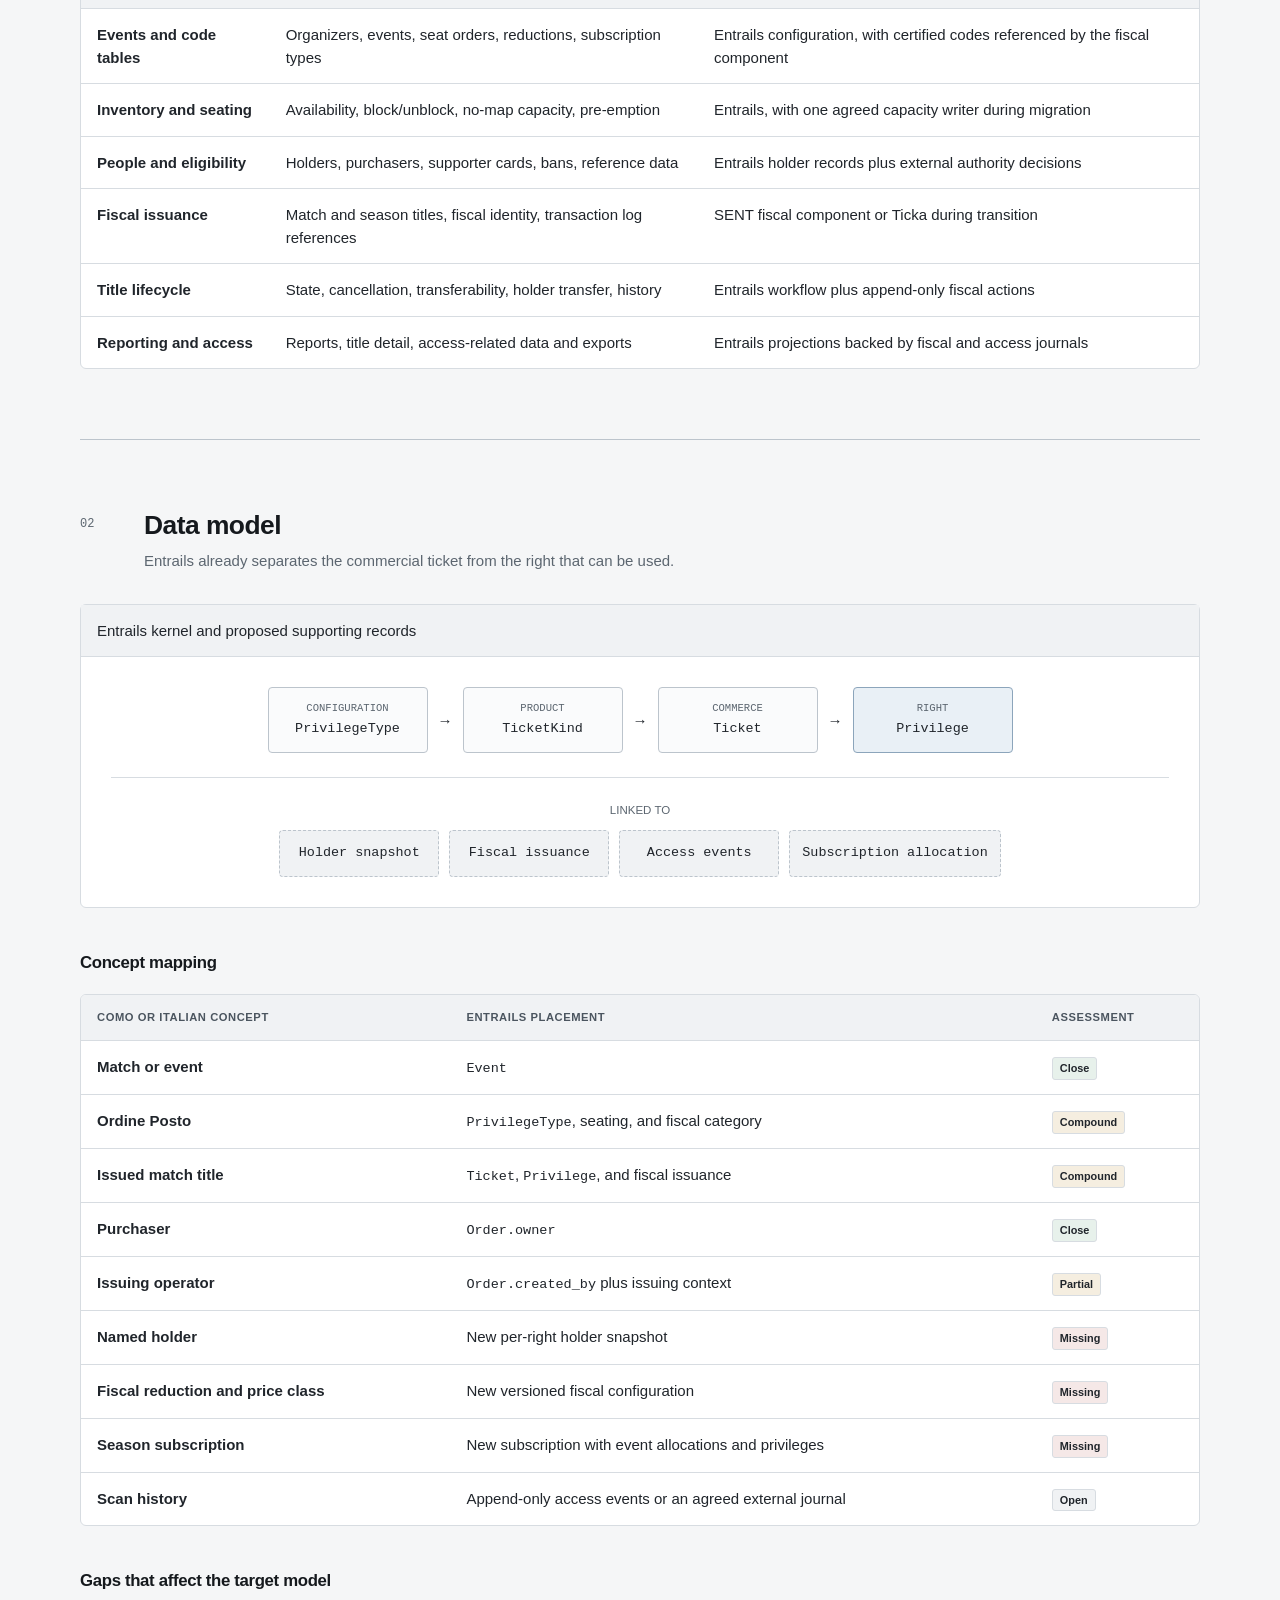
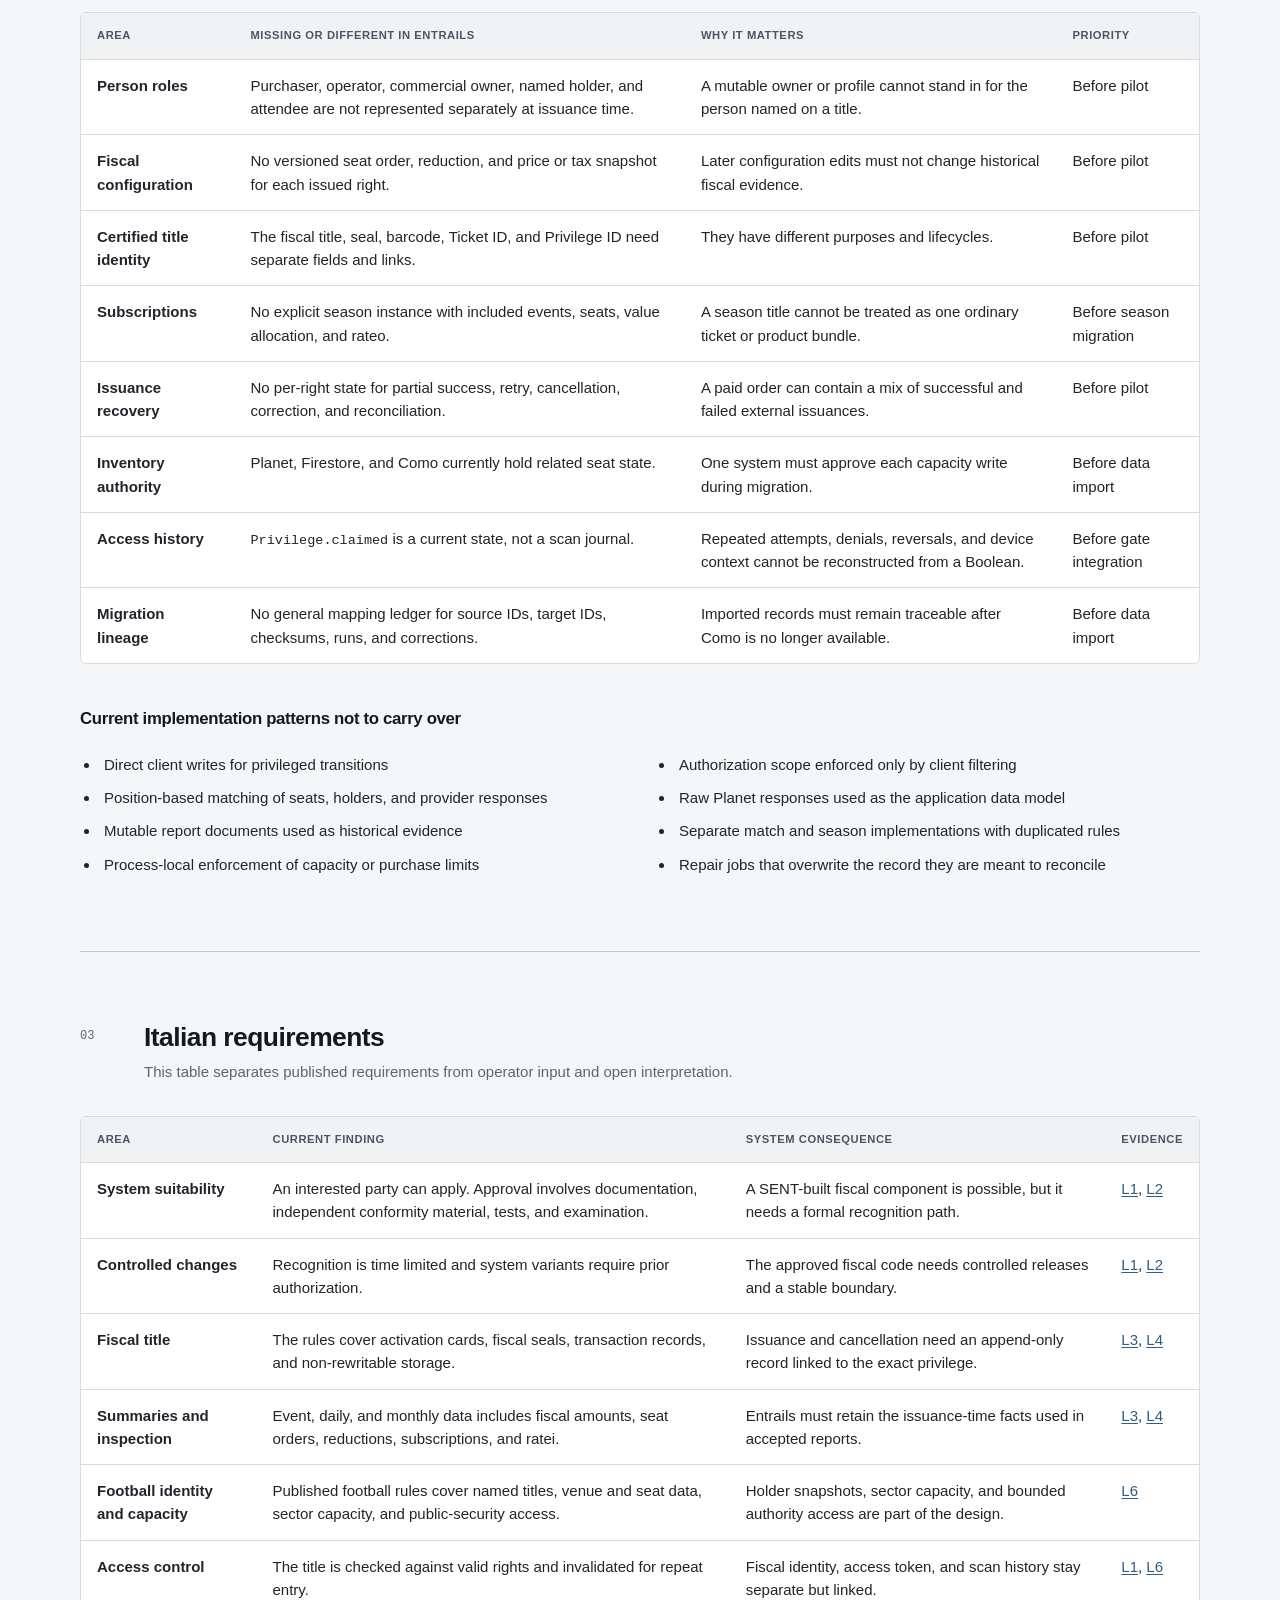
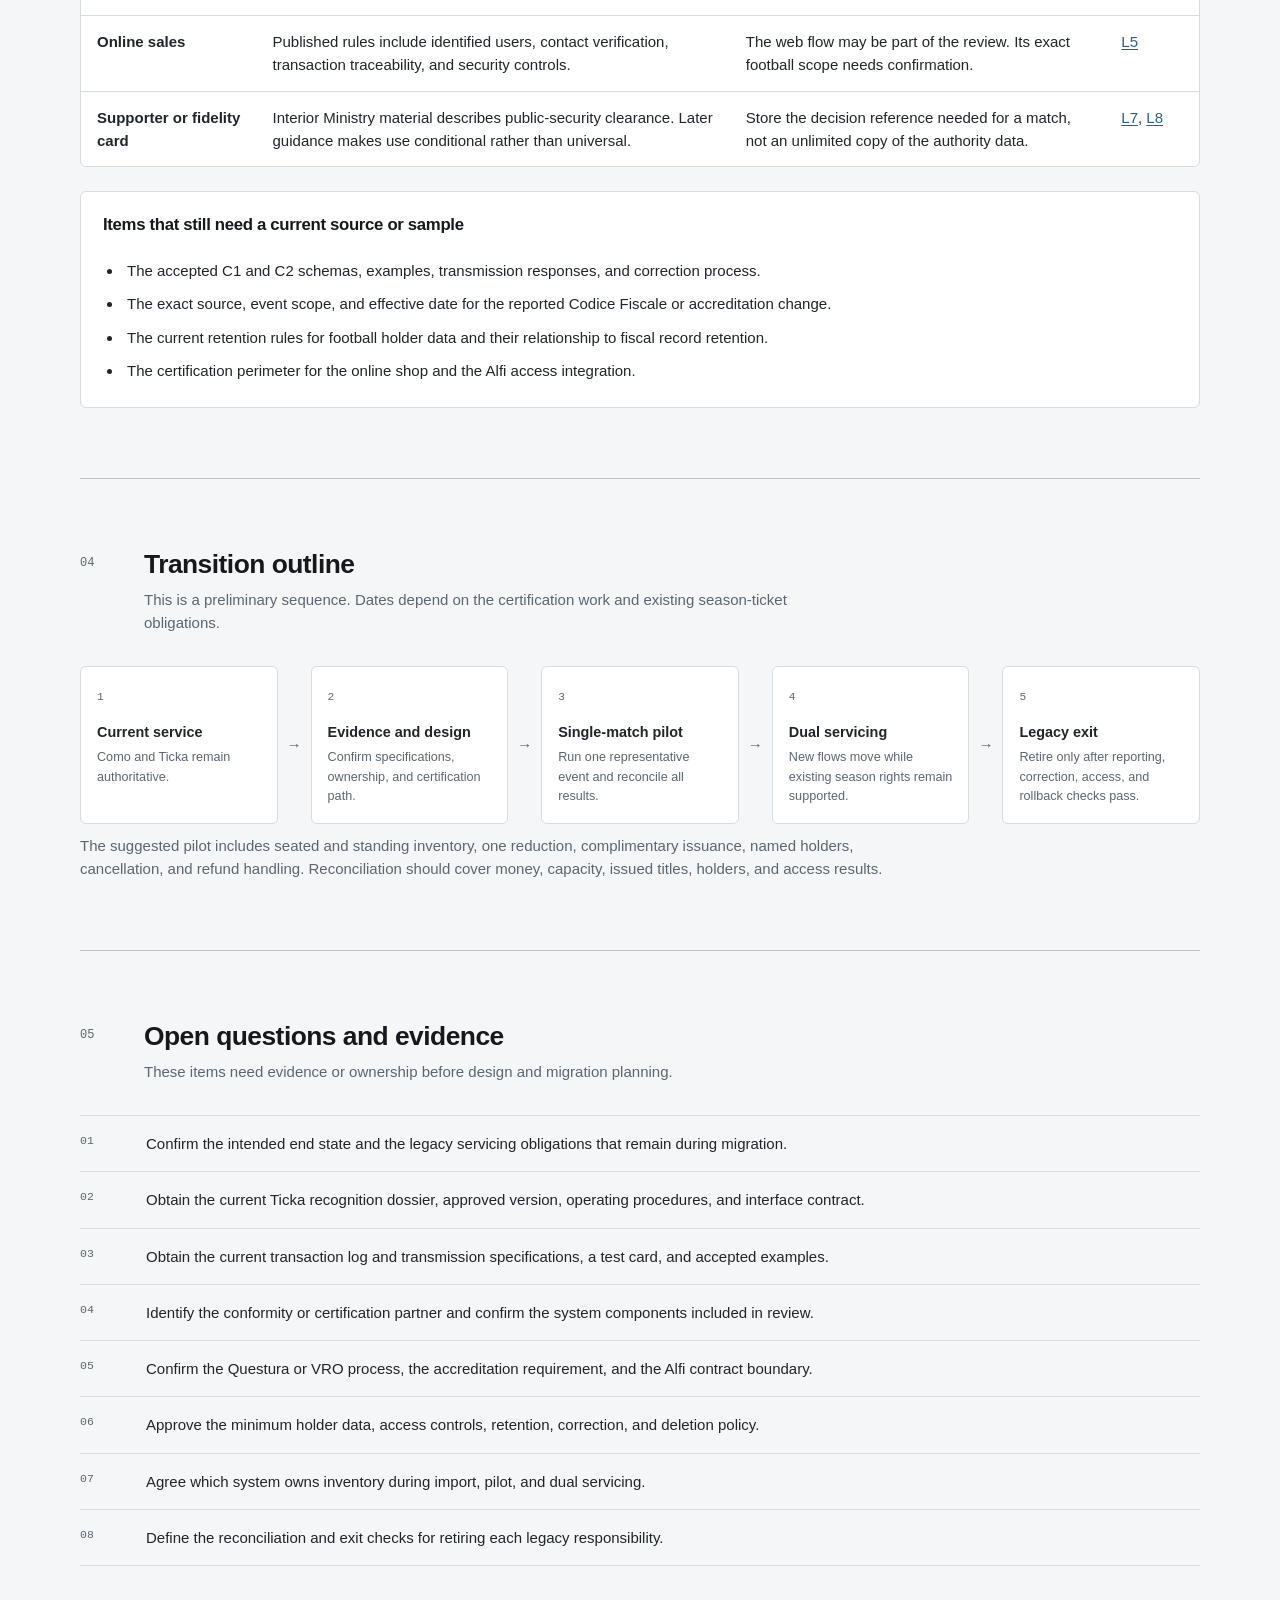
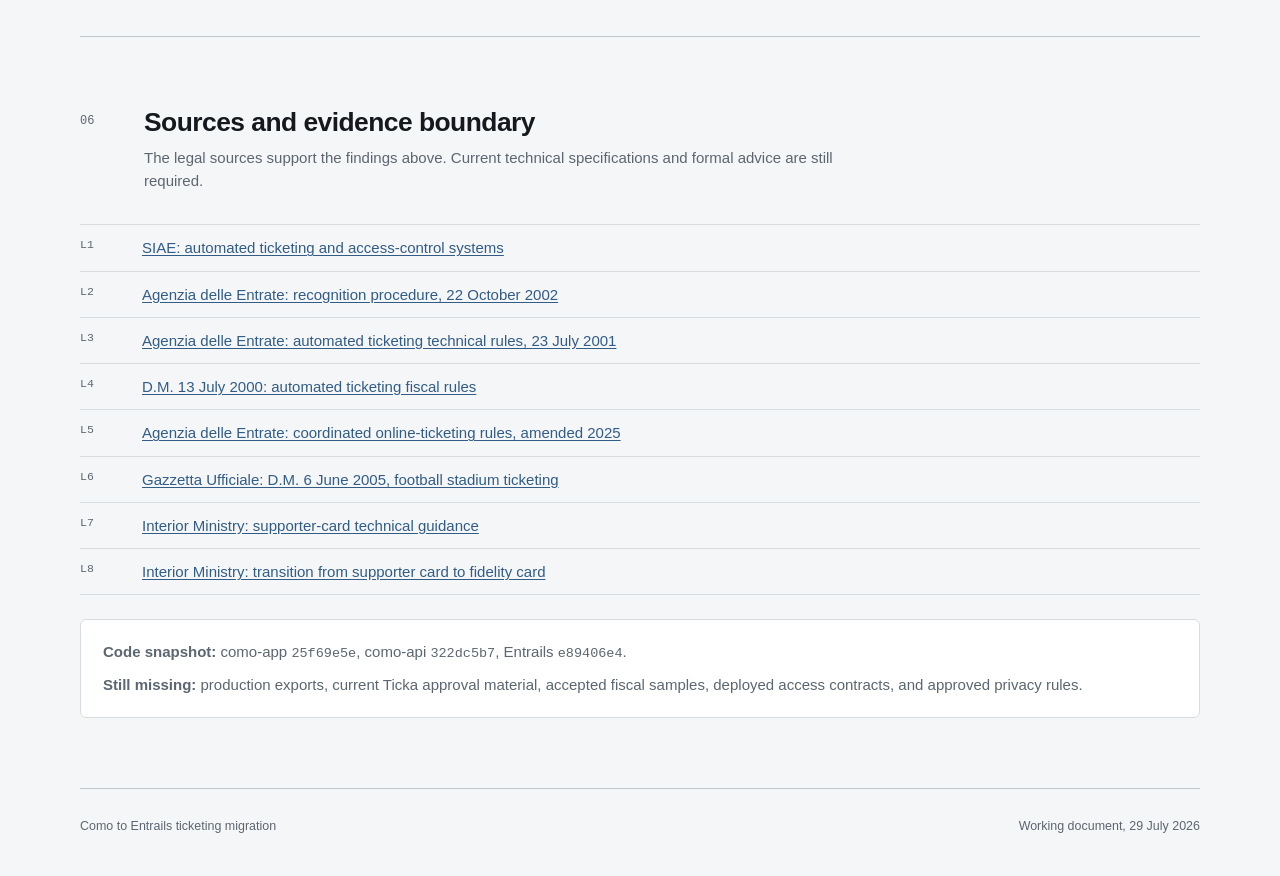
==== commit 4ab9f10b: "Reframe guide as migration pre-research" ====
--- a/index.html
+++ b/index.html
@@ -3,10 +3,10 @@
   <head>
     <meta charset="utf-8" />
     <meta name="viewport" content="width=device-width, initial-scale=1" />
-    <meta name="description" content="Technical working note for the Como to Entrails ticketing migration discussion." />
+    <meta name="description" content="Pre-research on the Como to Entrails ticketing migration." />
     <meta name="robots" content="noindex, nofollow" />
     <meta property="og:title" content="Como to Entrails ticketing migration" />
-    <meta property="og:description" content="Architecture, data gaps, Italian requirements, and open decisions for the migration discussion." />
+    <meta property="og:description" content="Architecture, data gaps, Italian requirements, and open questions for the Como to Entrails migration." />
     <meta property="og:type" content="website" />
     <meta name="theme-color" content="#f5f6f7" />
     <title>Como to Entrails ticketing migration</title>
@@ -20,7 +20,6 @@
         <a class="document-name" href="#top">Como / Entrails</a>
         <span class="document-state">Working document</span>
         <nav aria-label="Document sections">
-          <a href="#agenda">Agenda</a>
           <a href="#systems">Systems</a>
           <a href="#data">Data model</a>
           <a href="#italy">Italy</a>
@@ -32,7 +31,7 @@
 
     <main id="content">
       <section class="intro" id="top">
-        <p class="document-type">Technical discussion note</p>
+        <p class="document-type">Technical pre-research</p>
         <h1>Como to Entrails ticketing migration</h1>
         <p class="intro-text">
           This note compares the current Como platform with Entrails. It focuses on the data model,
@@ -45,12 +44,12 @@
           <p>
             Entrails is the intended target platform. Como and Ticka/PlaNet would continue to support
             existing flows during migration, especially season tickets. The cutover sequence and the
-            scope of a SENT-owned fiscal component are still open for discussion.
+            scope of a SENT-owned fiscal component still need further research.
           </p>
         </div>
 
         <dl class="document-meta">
-          <div><dt>Prepared for</dt><dd>Architecture and migration discussion</dd></div>
+          <div><dt>Purpose</dt><dd>System and data-model comparison</dd></div>
           <div><dt>Research date</dt><dd>29 July 2026</dd></div>
           <div><dt>Evidence</dt><dd>Repository audit, operator input, official Italian sources</dd></div>
           <div><dt>Limit</dt><dd>Not a legal or certification opinion</dd></div>
@@ -61,28 +60,9 @@
         </p>
       </section>
 
-      <section class="document-section" id="agenda">
+      <section class="document-section" id="systems">
         <header class="section-header">
           <span class="section-number">01</span>
-          <div><h2>Meeting agenda</h2><p>The aim is to agree responsibilities and identify missing evidence. It is not a design approval meeting.</p></div>
-        </header>
-        <div class="table-panel">
-          <table>
-            <thead><tr><th>Time</th><th>Topic</th><th>Question to resolve</th></tr></thead>
-            <tbody>
-              <tr><td>5 min</td><td>Migration objective</td><td>What is the intended end state, and which legacy flows must remain available during transition?</td></tr>
-              <tr><td>15 min</td><td>Current system</td><td>Which responsibilities sit in Como, Ticka/PlaNet, Alfi, and the public authority interfaces?</td></tr>
-              <tr><td>20 min</td><td>Entrails gaps</td><td>Which changes belong in the Entrails domain model, and which belong in a separate fiscal component?</td></tr>
-              <tr><td>10 min</td><td>Italian requirements</td><td>Which requirements are confirmed, and which still need current specifications or legal review?</td></tr>
-              <tr><td>10 min</td><td>Next steps</td><td>Who obtains the certification dossier, technical samples, access contracts, and privacy decisions?</td></tr>
-            </tbody>
-          </table>
-        </div>
-      </section>
-
-      <section class="document-section" id="systems">
-        <header class="section-header">
-          <span class="section-number">02</span>
           <div><h2>System boundaries</h2><p>The proposed side is a working architecture. It still depends on certification and integration decisions.</p></div>
         </header>
 
@@ -152,7 +132,7 @@
 
       <section class="document-section" id="data">
         <header class="section-header">
-          <span class="section-number">03</span>
+          <span class="section-number">02</span>
           <div><h2>Data model</h2><p>Entrails already separates the commercial ticket from the right that can be used.</p></div>
         </header>
 
@@ -228,7 +208,7 @@
 
       <section class="document-section" id="italy">
         <header class="section-header">
-          <span class="section-number">04</span>
+          <span class="section-number">03</span>
           <div><h2>Italian requirements</h2><p>This table separates published requirements from operator input and open interpretation.</p></div>
         </header>
         <div class="table-panel">
@@ -260,8 +240,8 @@
 
       <section class="document-section" id="transition">
         <header class="section-header">
-          <span class="section-number">05</span>
-          <div><h2>Transition outline</h2><p>The sequence below is a discussion basis. Dates depend on the certification work and existing season-ticket obligations.</p></div>
+          <span class="section-number">04</span>
+          <div><h2>Transition outline</h2><p>This is a preliminary sequence. Dates depend on the certification work and existing season-ticket obligations.</p></div>
         </header>
         <div class="phase-flow" role="img" aria-label="Transition moves from current service, through evidence and design, to a single-match pilot, dual servicing, and legacy exit.">
           <div><span>1</span><strong>Current service</strong><p>Como and Ticka remain authoritative.</p></div>
@@ -283,8 +263,8 @@
 
       <section class="document-section" id="decisions">
         <header class="section-header">
-          <span class="section-number">06</span>
-          <div><h2>Decisions and evidence owners</h2><p>These are the questions that should leave the meeting with an owner.</p></div>
+          <span class="section-number">05</span>
+          <div><h2>Open questions and evidence</h2><p>These items need evidence or ownership before design and migration planning.</p></div>
         </header>
         <ol class="decision-list">
           <li><span>01</span><p>Confirm the intended end state and the legacy servicing obligations that remain during migration.</p></li>
@@ -300,7 +280,7 @@
 
       <section class="document-section sources" id="sources">
         <header class="section-header">
-          <span class="section-number">07</span>
+          <span class="section-number">06</span>
           <div><h2>Sources and evidence boundary</h2><p>The legal sources support the findings above. Current technical specifications and formal advice are still required.</p></div>
         </header>
 
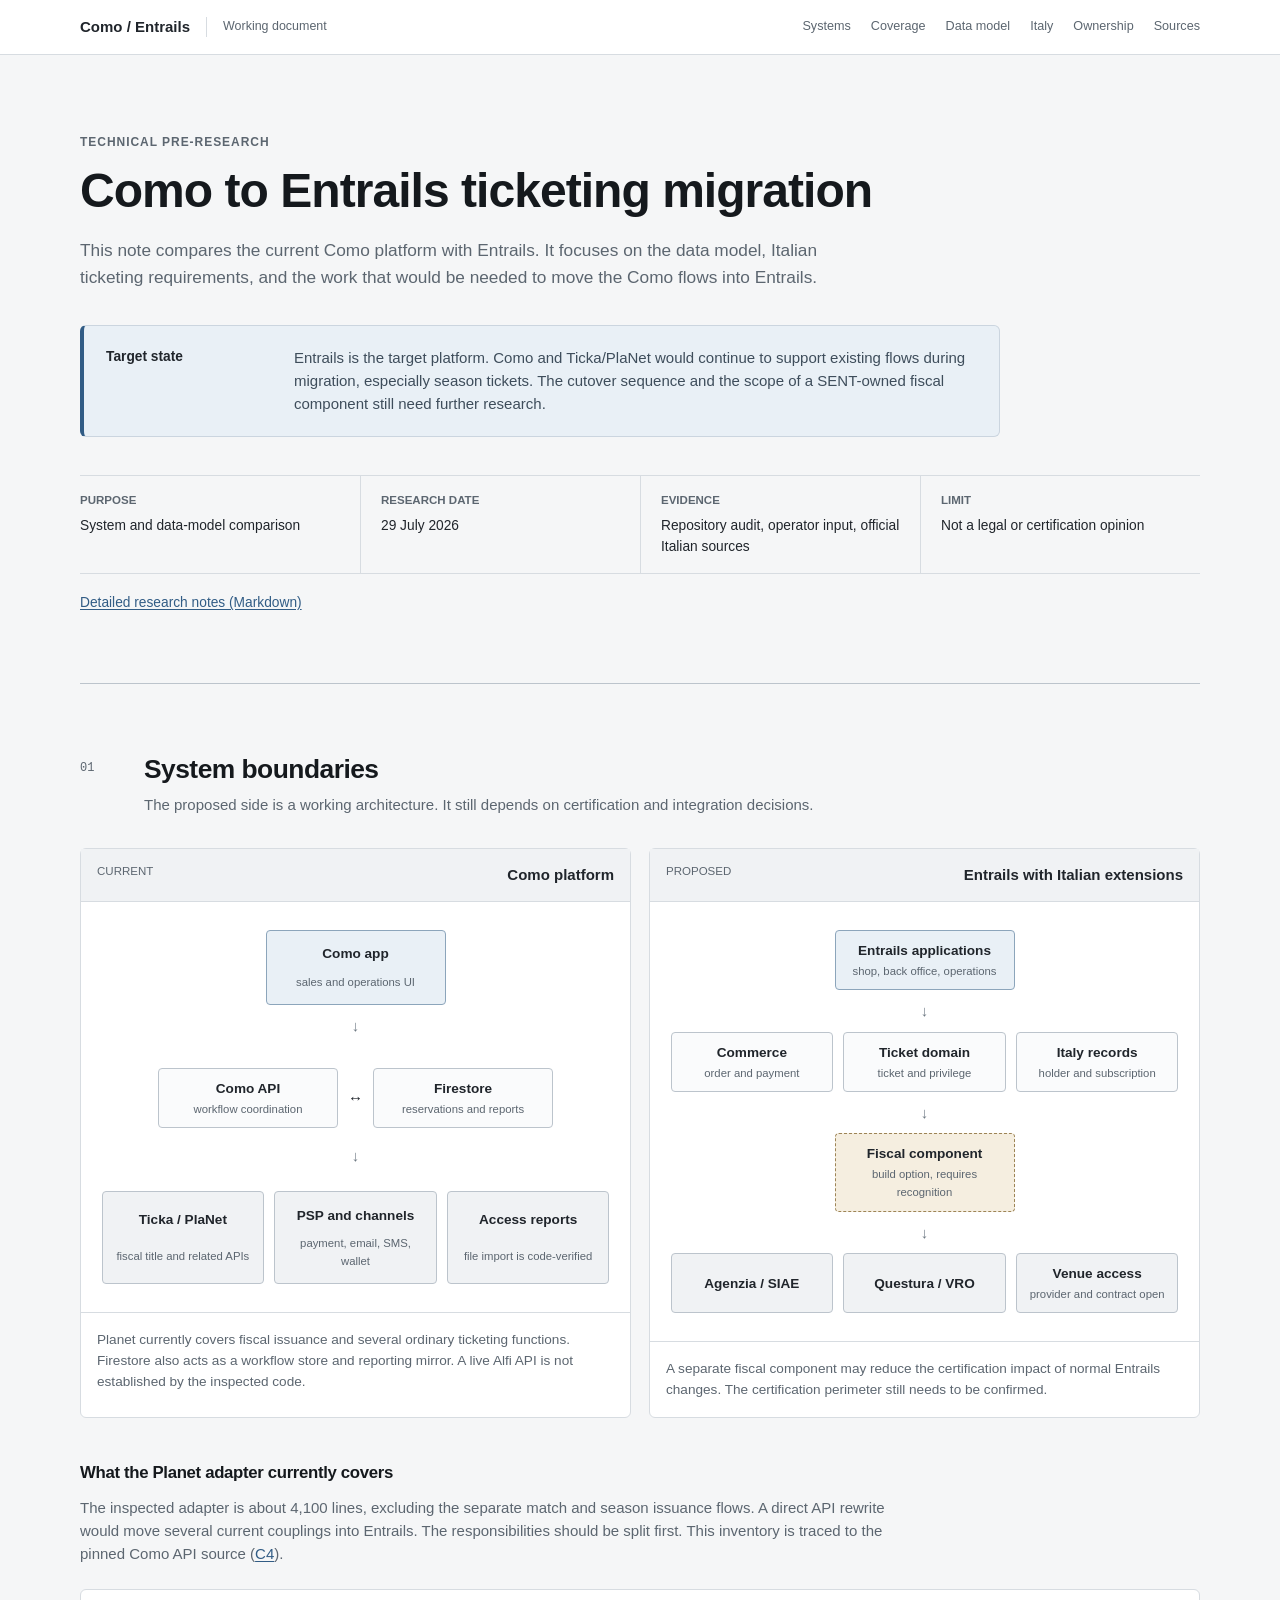
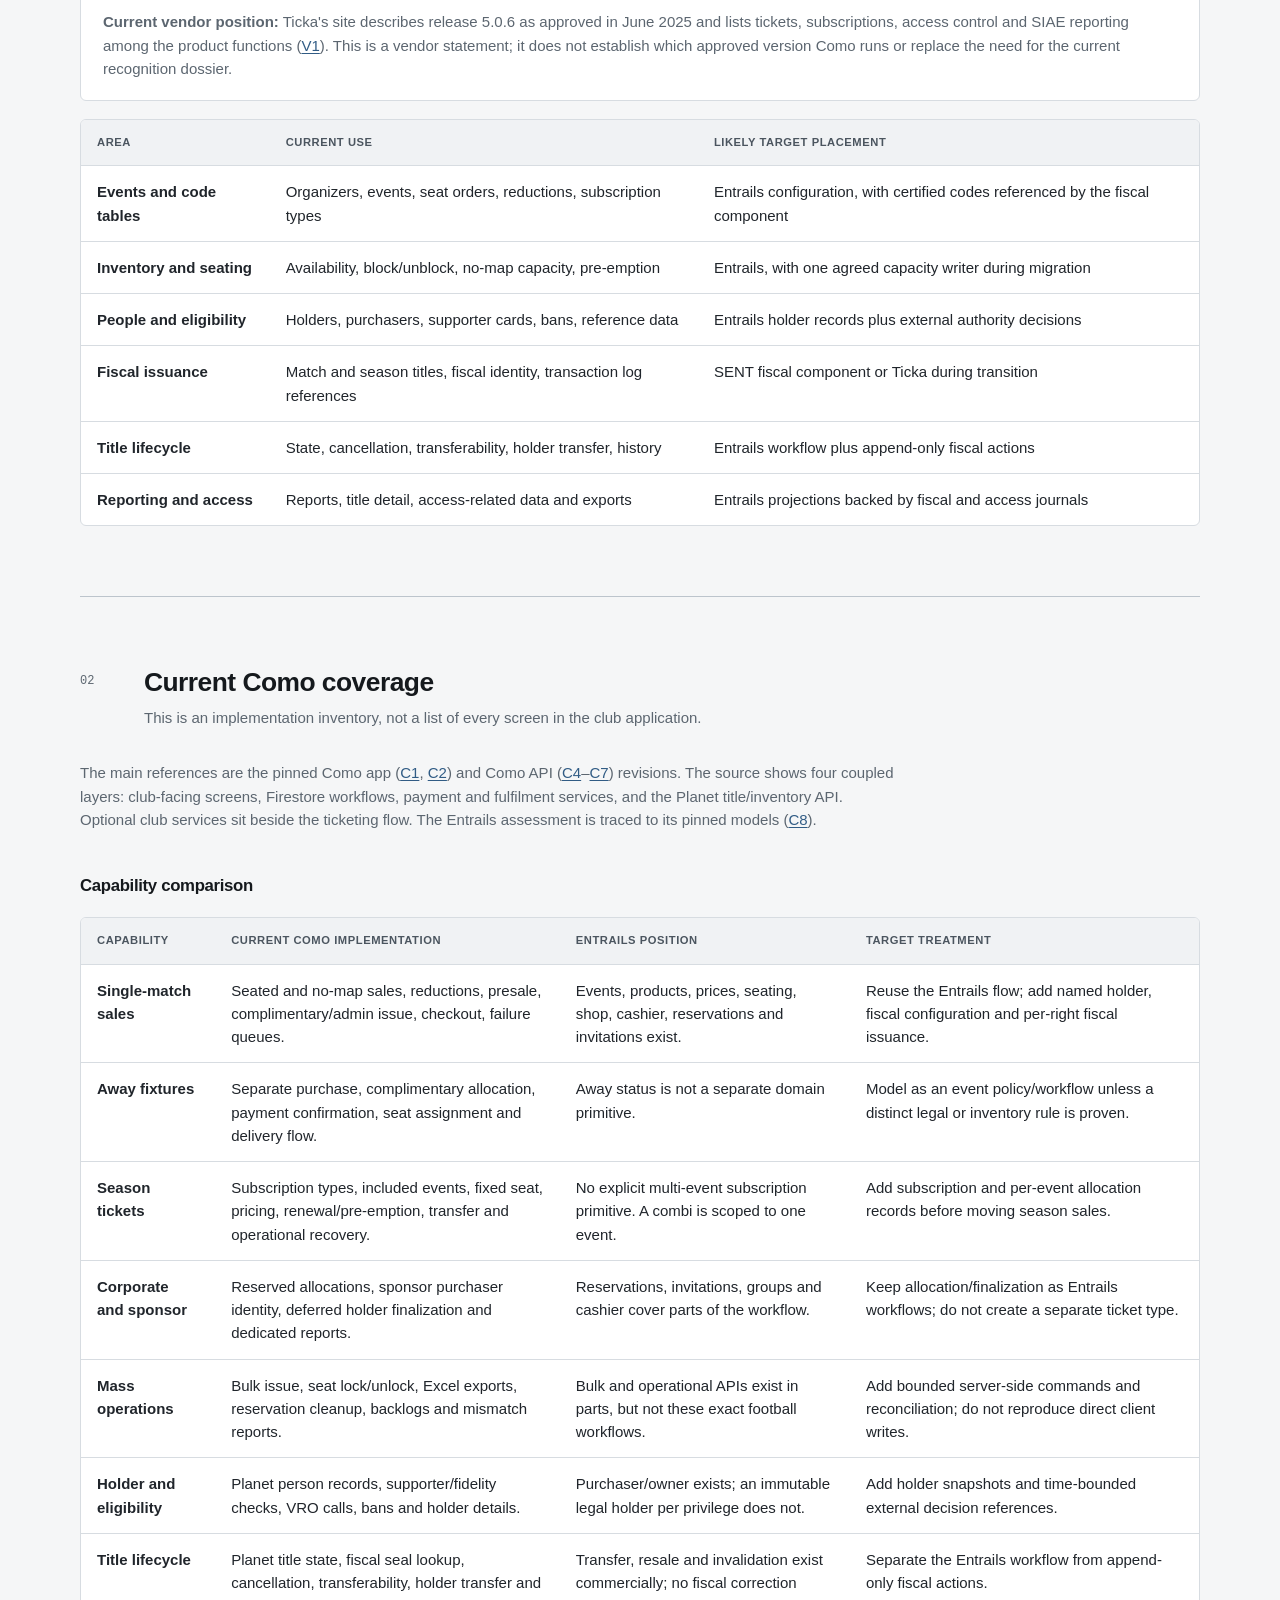
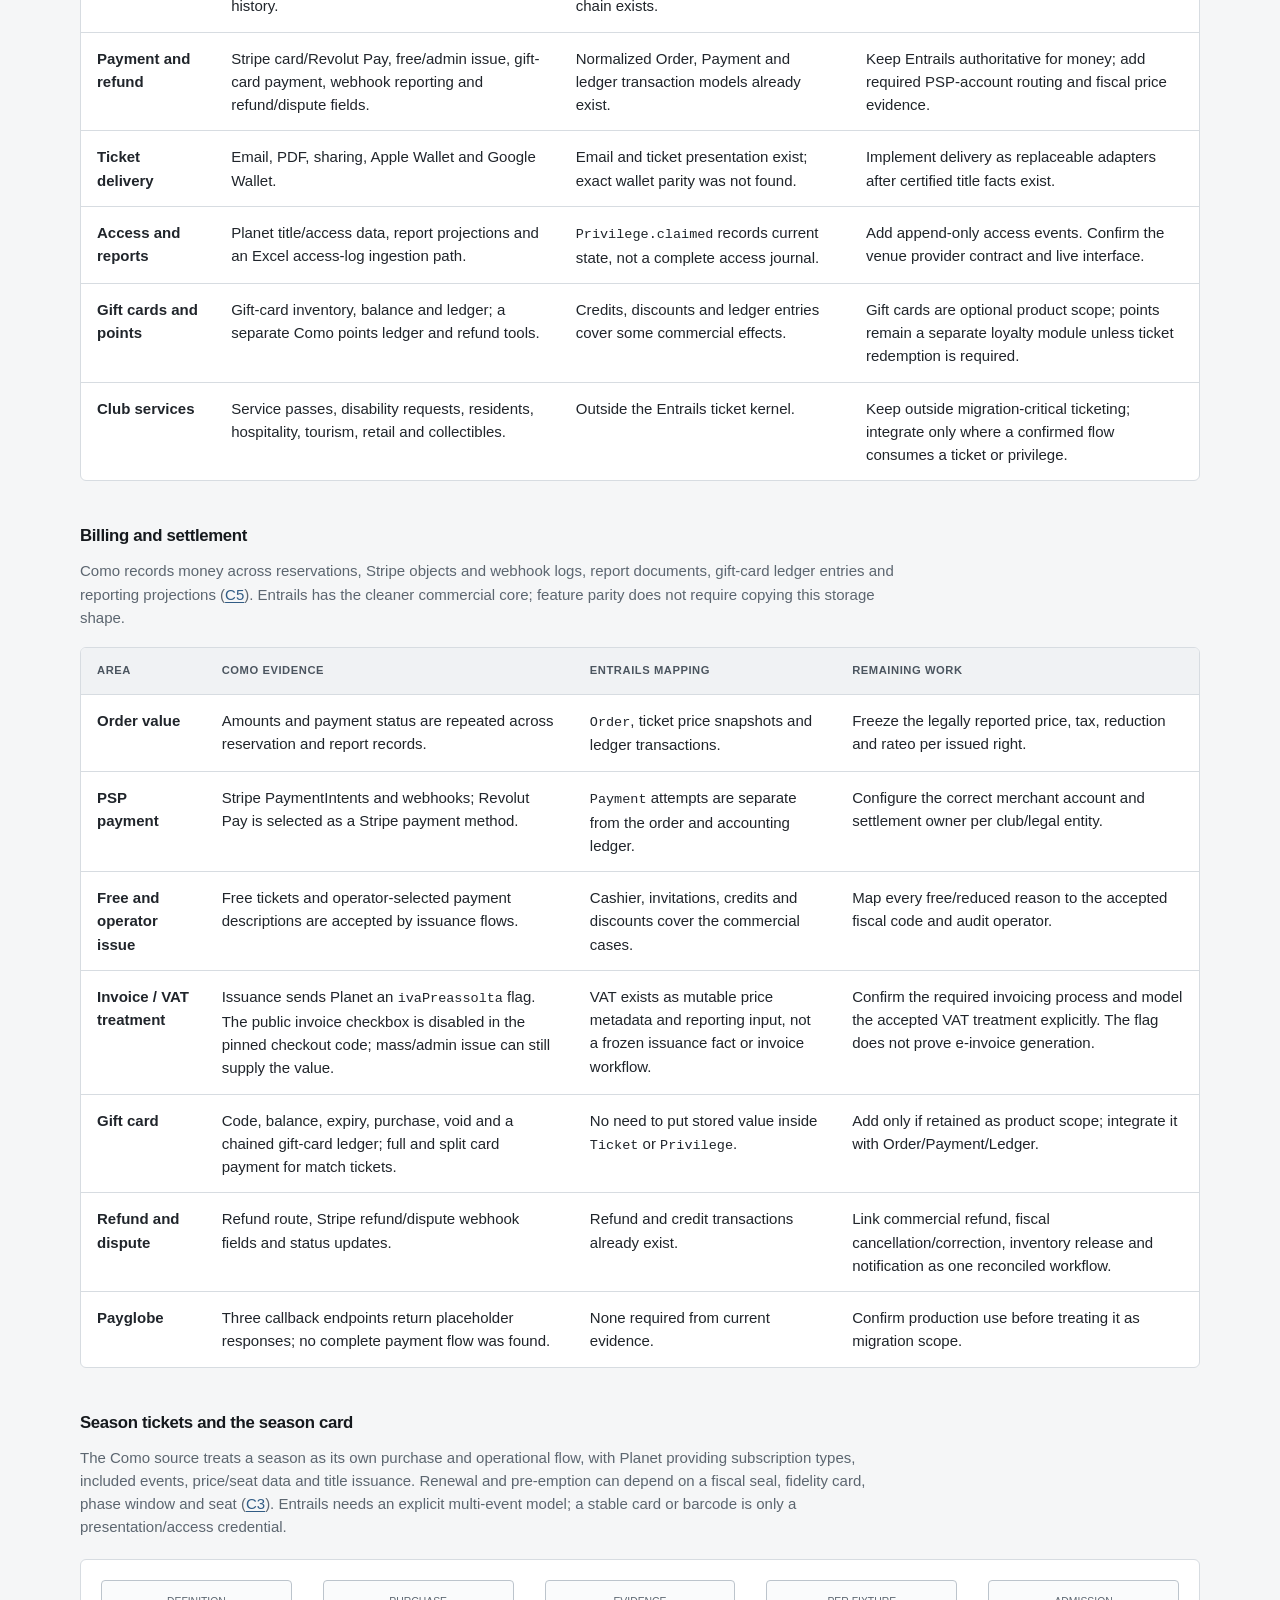
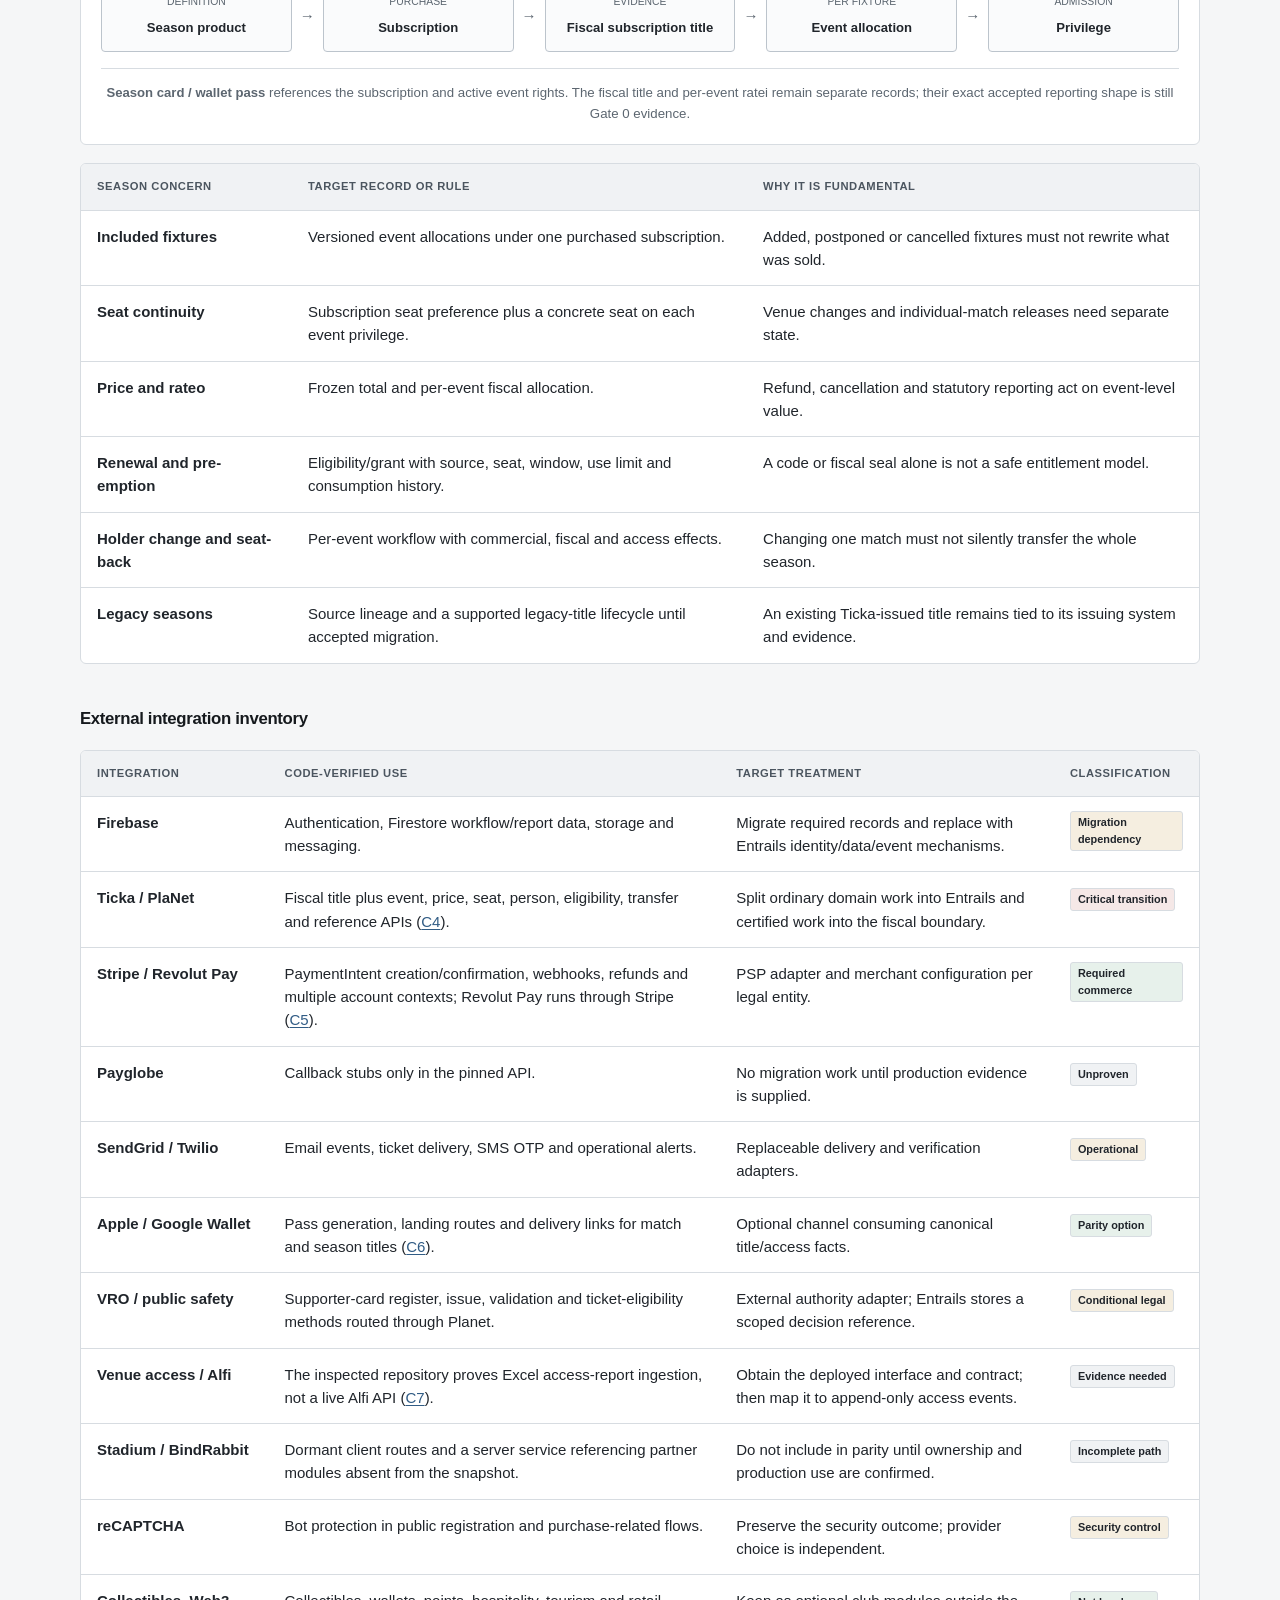
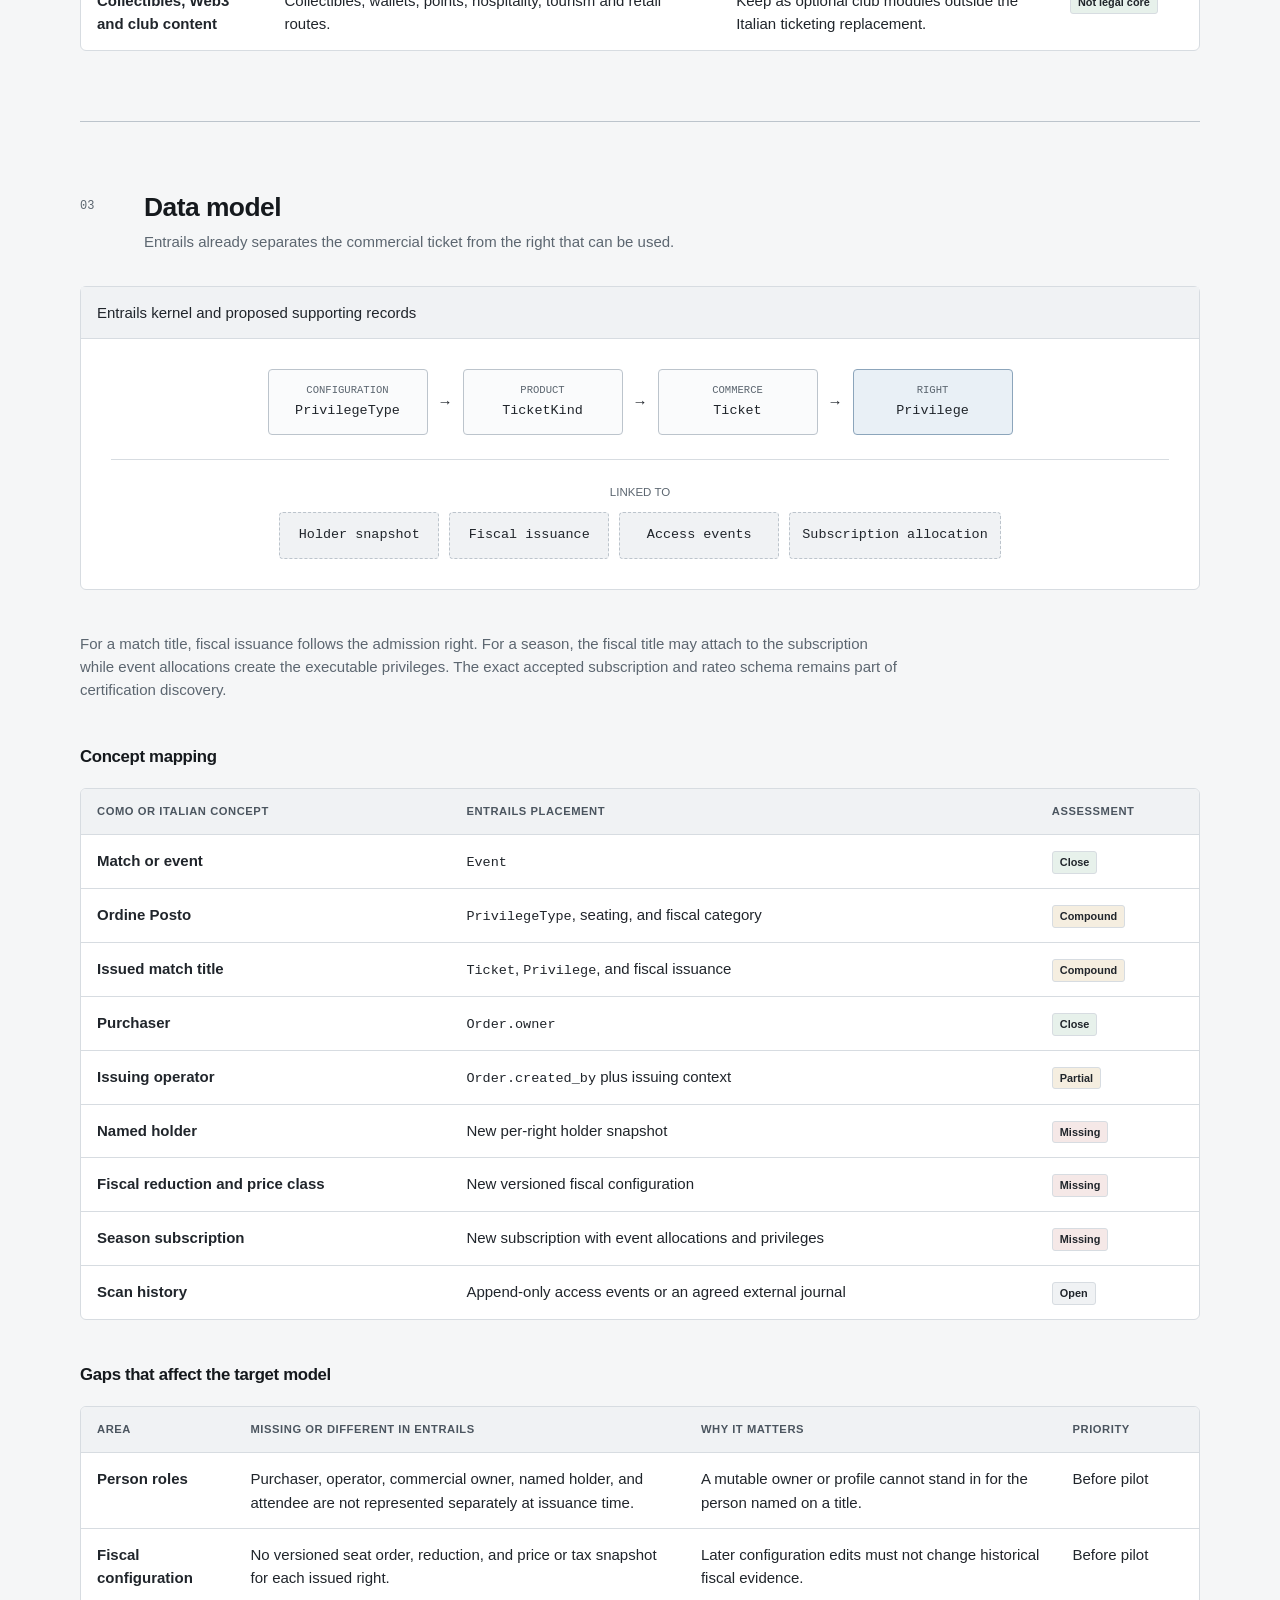
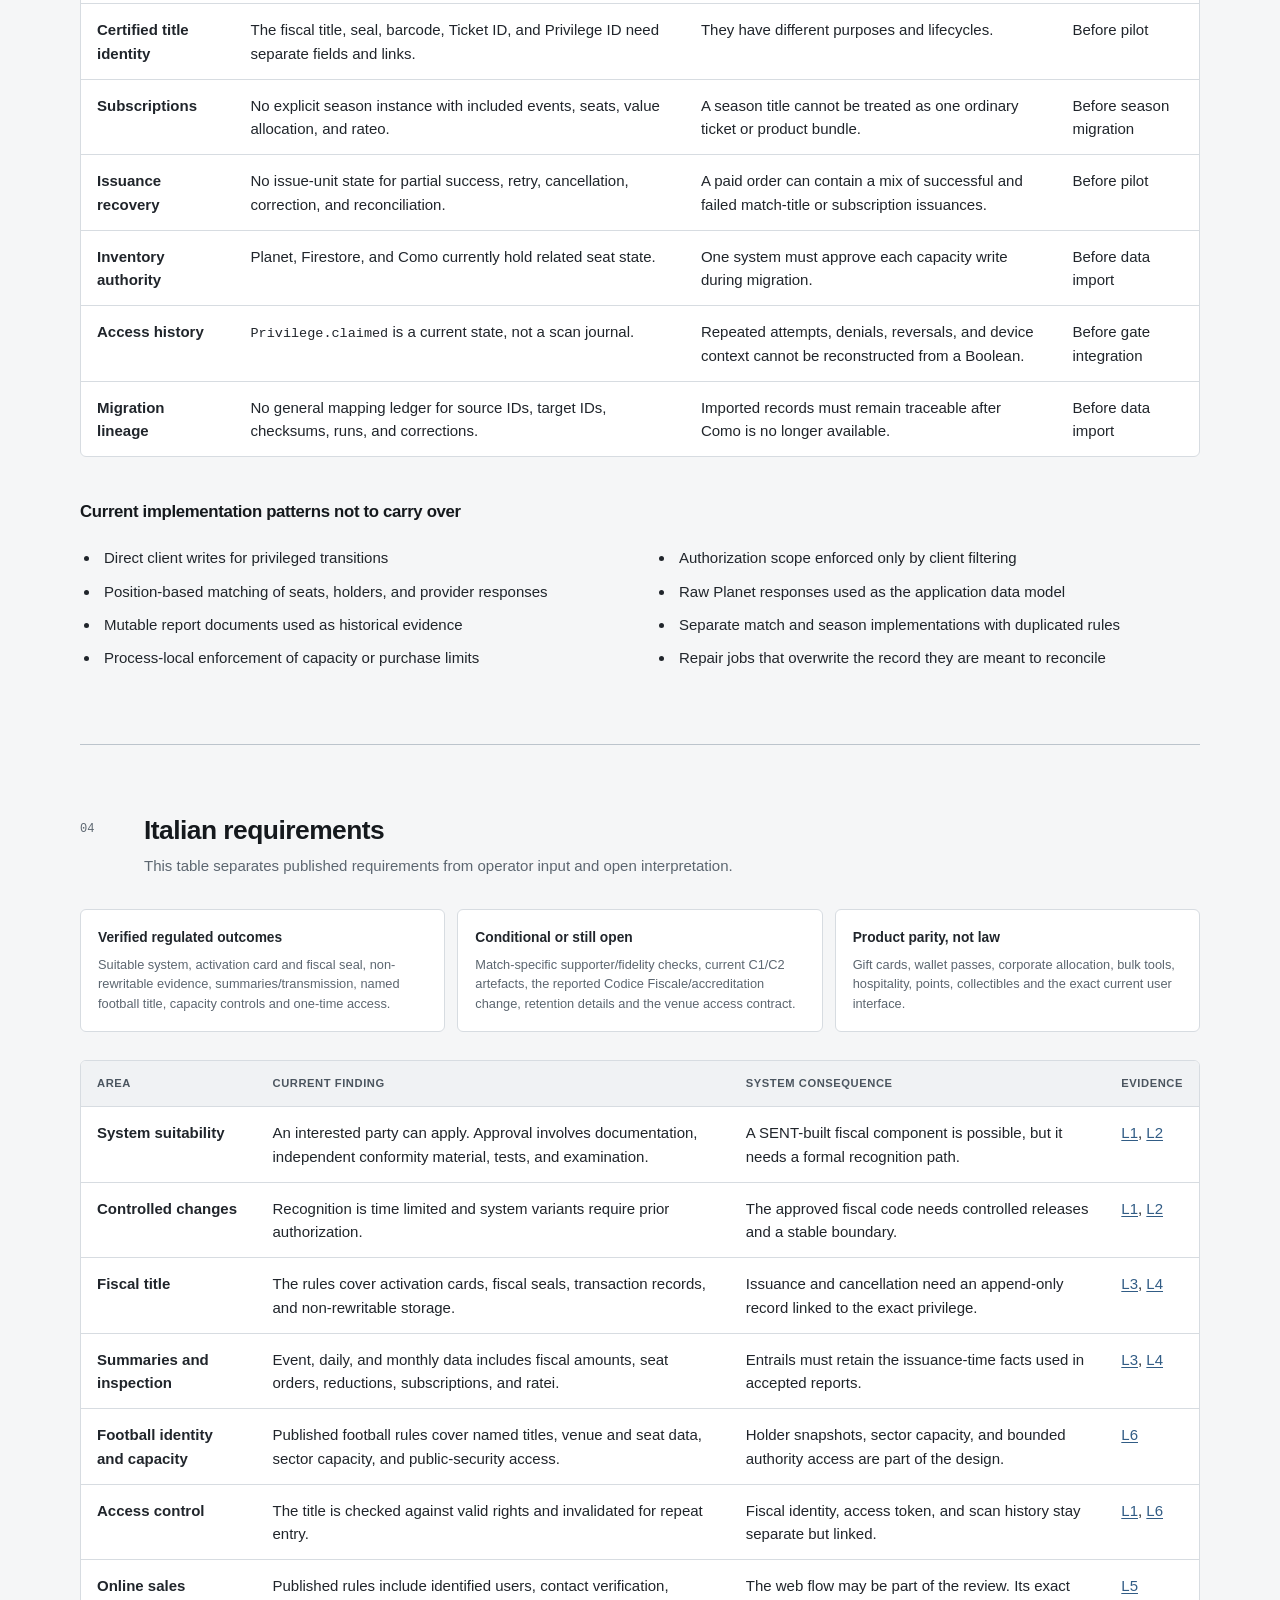
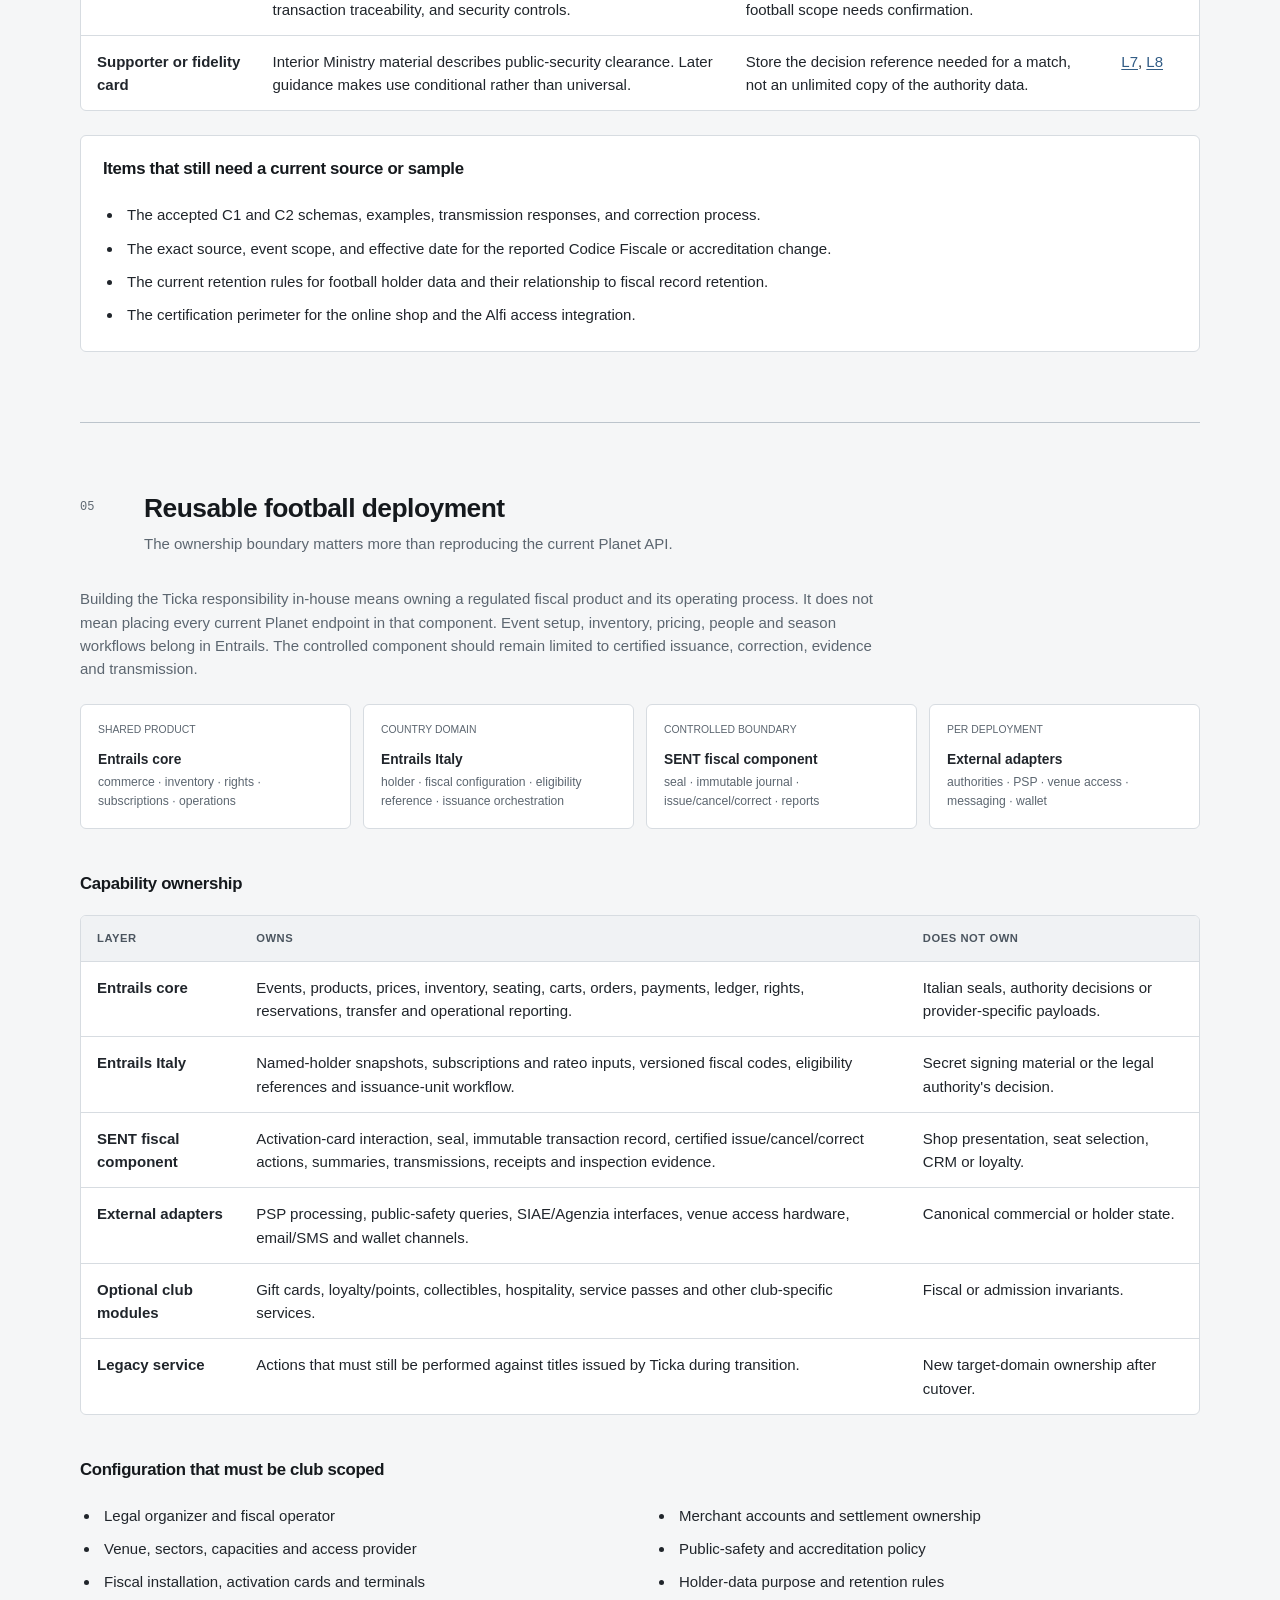
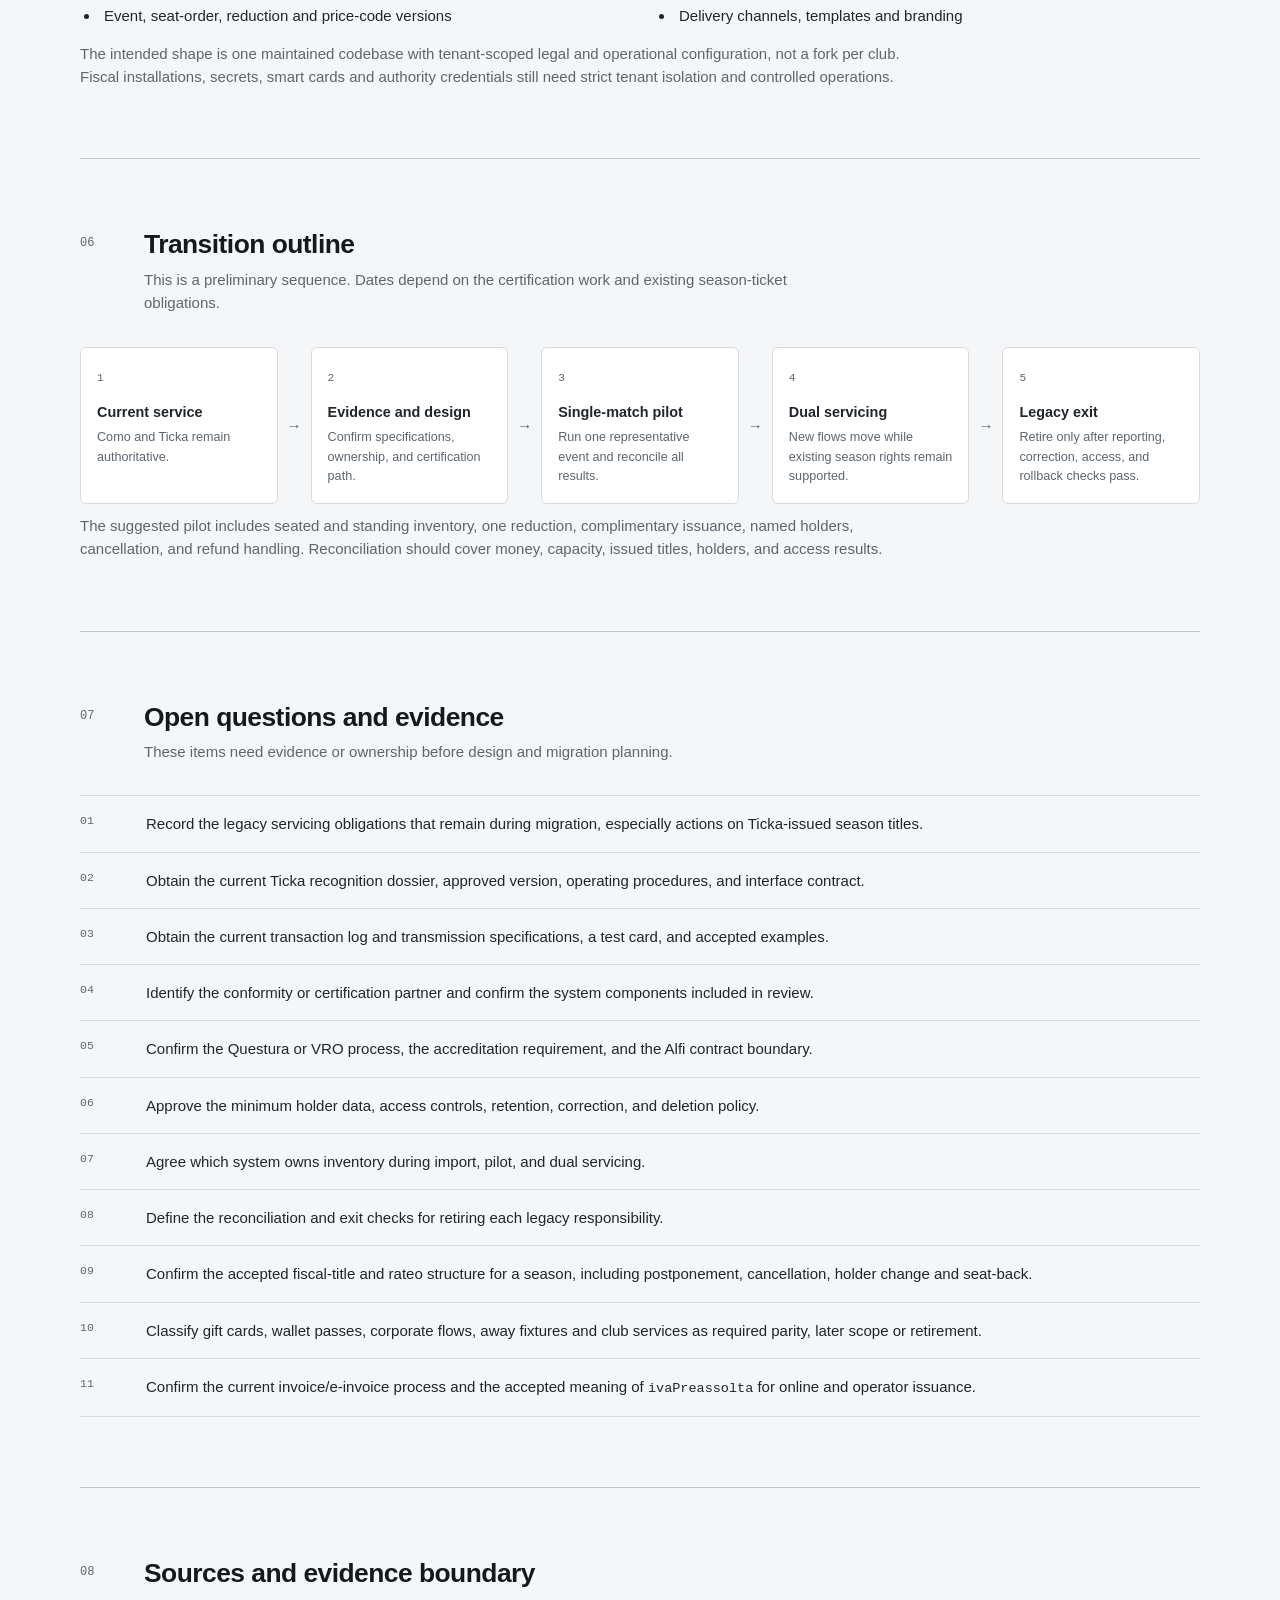
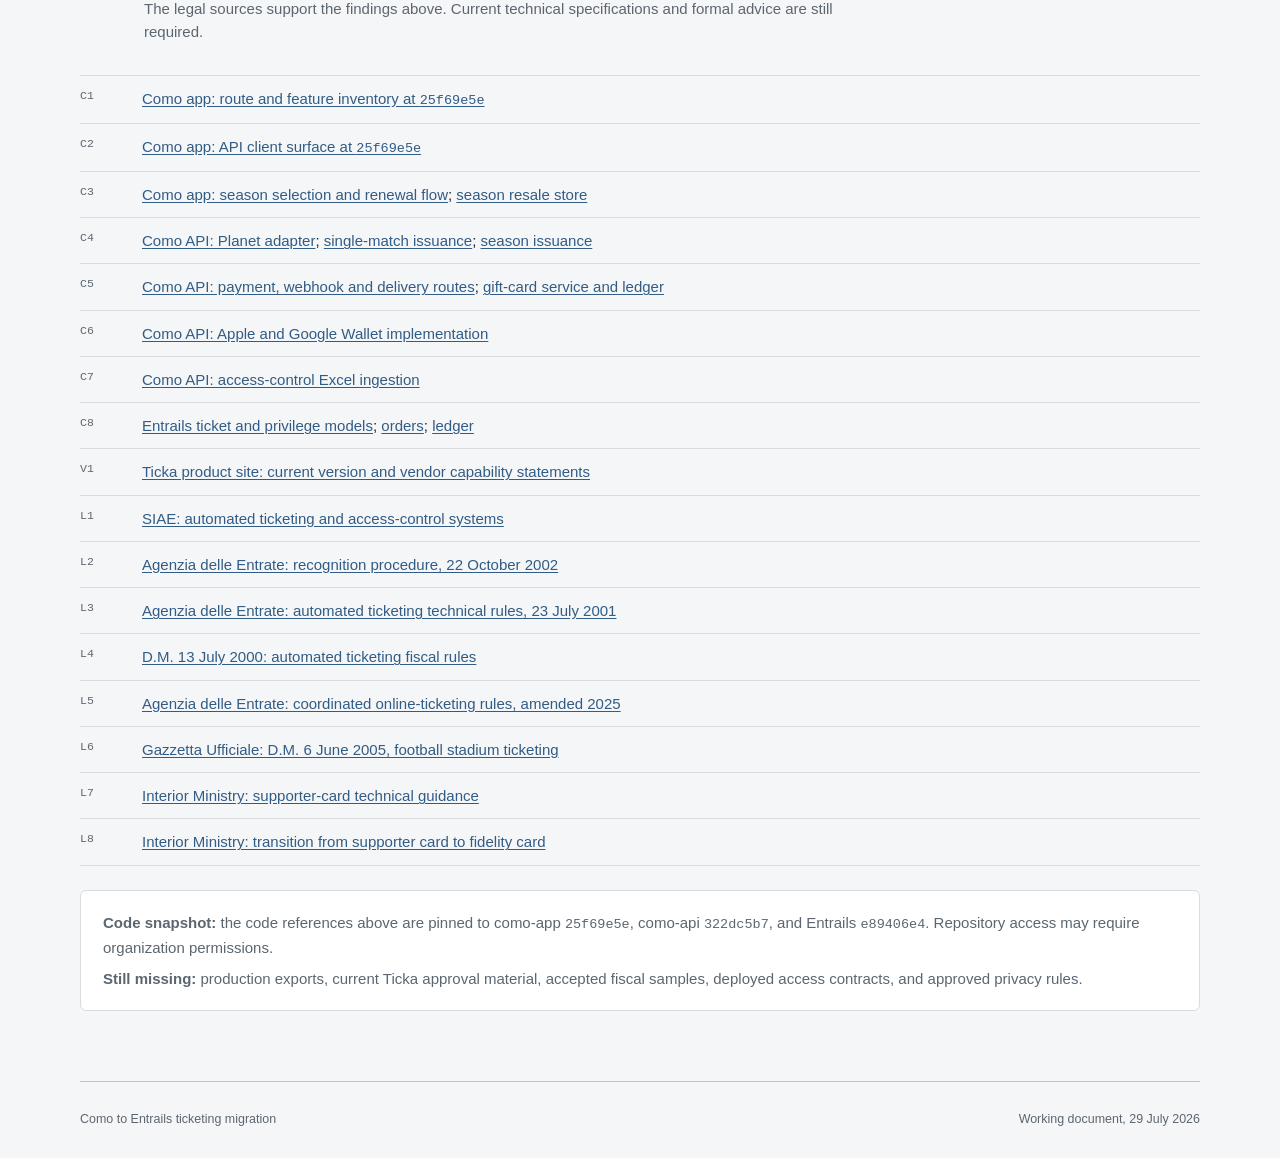
==== commit 9a301b61: "Expand Como and Entrails capability comparison" ====
--- a/index.html
+++ b/index.html
@@ -21,9 +21,10 @@
         <span class="document-state">Working document</span>
         <nav aria-label="Document sections">
           <a href="#systems">Systems</a>
+          <a href="#coverage">Coverage</a>
           <a href="#data">Data model</a>
           <a href="#italy">Italy</a>
-          <a href="#decisions">Decisions</a>
+          <a href="#ownership">Ownership</a>
           <a href="#sources">Sources</a>
         </nav>
       </div>
@@ -40,9 +41,9 @@
         </p>
 
         <div class="working-assumption">
-          <strong>Working assumption</strong>
+          <strong>Target state</strong>
           <p>
-            Entrails is the intended target platform. Como and Ticka/PlaNet would continue to support
+            Entrails is the target platform. Como and Ticka/PlaNet would continue to support
             existing flows during migration, especially season tickets. The cutover sequence and the
             scope of a SENT-owned fiscal component still need further research.
           </p>
@@ -69,7 +70,7 @@
         <div class="diagram-grid">
           <figure class="architecture-panel">
             <figcaption><span>Current</span><strong>Como platform</strong></figcaption>
-            <div class="architecture-diagram" role="img" aria-label="Como app connects to Como API and Firestore. Como API connects to Ticka PlaNet, payment providers, and Alfi.">
+            <div class="architecture-diagram" role="img" aria-label="Como app connects to Como API and Firestore. Como API connects to Ticka PlaNet and payment and fulfilment services. Access-control reports are imported from files.">
               <div class="diagram-node primary">Como app<small>sales and operations UI</small></div>
               <div class="diagram-arrow">↓</div>
               <div class="diagram-row">
@@ -80,16 +81,16 @@
               <div class="diagram-arrow">↓</div>
               <div class="diagram-row three">
                 <div class="diagram-node external">Ticka / PlaNet<small>fiscal title and related APIs</small></div>
-                <div class="diagram-node external">Payment providers</div>
-                <div class="diagram-node external">Alfi<small>stadium access</small></div>
+                <div class="diagram-node external">PSP and channels<small>payment, email, SMS, wallet</small></div>
+                <div class="diagram-node external">Access reports<small>file import is code-verified</small></div>
               </div>
             </div>
-            <p>Planet currently covers fiscal issuance and several ordinary ticketing functions. Firestore also acts as a workflow store and reporting mirror.</p>
+            <p>Planet currently covers fiscal issuance and several ordinary ticketing functions. Firestore also acts as a workflow store and reporting mirror. A live Alfi API is not established by the inspected code.</p>
           </figure>
 
           <figure class="architecture-panel">
             <figcaption><span>Proposed</span><strong>Entrails with Italian extensions</strong></figcaption>
-            <div class="architecture-diagram" role="img" aria-label="Entrails owns commerce and rights. Italian holder, subscription, fiscal, and access records link to each privilege. A fiscal component connects to Italian authorities and stadium access.">
+            <div class="architecture-diagram" role="img" aria-label="Entrails owns commerce and rights. Italian holder, subscription, fiscal, and access records link to the affected privilege or subscription. A fiscal component connects to Italian authorities and stadium access.">
               <div class="diagram-node primary">Entrails applications<small>shop, back office, operations</small></div>
               <div class="diagram-arrow">↓</div>
               <div class="diagram-row three">
@@ -103,7 +104,7 @@
               <div class="diagram-row three">
                 <div class="diagram-node external">Agenzia / SIAE</div>
                 <div class="diagram-node external">Questura / VRO</div>
-                <div class="diagram-node external">Alfi or later replacement</div>
+                <div class="diagram-node external">Venue access<small>provider and contract open</small></div>
               </div>
             </div>
             <p>A separate fiscal component may reduce the certification impact of normal Entrails changes. The certification perimeter still needs to be confirmed.</p>
@@ -114,7 +115,11 @@
         <p class="section-copy">
           The inspected adapter is about 4,100 lines, excluding the separate match and season issuance flows.
           A direct API rewrite would move several current couplings into Entrails. The responsibilities should be split first.
-        </p>
+          This inventory is traced to the pinned Como API source (<a href="#source-c4">C4</a>).
+        </p>
+        <div class="evidence-note">
+          <p><strong>Current vendor position:</strong> Ticka's site describes release 5.0.6 as approved in June 2025 and lists tickets, subscriptions, access control and SIAE reporting among the product functions (<a href="#source-v1">V1</a>). This is a vendor statement; it does not establish which approved version Como runs or replace the need for the current recognition dossier.</p>
+        </div>
         <div class="table-panel">
           <table>
             <thead><tr><th>Area</th><th>Current use</th><th>Likely target placement</th></tr></thead>
@@ -130,9 +135,116 @@
         </div>
       </section>
 
+      <section class="document-section" id="coverage">
+        <header class="section-header">
+          <span class="section-number">02</span>
+          <div><h2>Current Como coverage</h2><p>This is an implementation inventory, not a list of every screen in the club application.</p></div>
+        </header>
+
+        <p class="section-copy">
+          The main references are the pinned Como app (<a href="#source-c1">C1</a>, <a href="#source-c2">C2</a>)
+          and Como API (<a href="#source-c4">C4</a>–<a href="#source-c7">C7</a>) revisions.
+          The source shows four coupled layers:
+          club-facing screens, Firestore workflows, payment and fulfilment services, and the
+          Planet title/inventory API. Optional club services sit beside the ticketing flow.
+          The Entrails assessment is traced to its pinned models (<a href="#source-c8">C8</a>).
+        </p>
+
+        <h3>Capability comparison</h3>
+        <div class="table-panel">
+          <table>
+            <thead><tr><th>Capability</th><th>Current Como implementation</th><th>Entrails position</th><th>Target treatment</th></tr></thead>
+            <tbody>
+              <tr><td>Single-match sales</td><td>Seated and no-map sales, reductions, presale, complimentary/admin issue, checkout, failure queues.</td><td>Events, products, prices, seating, shop, cashier, reservations and invitations exist.</td><td>Reuse the Entrails flow; add named holder, fiscal configuration and per-right fiscal issuance.</td></tr>
+              <tr><td>Away fixtures</td><td>Separate purchase, complimentary allocation, payment confirmation, seat assignment and delivery flow.</td><td>Away status is not a separate domain primitive.</td><td>Model as an event policy/workflow unless a distinct legal or inventory rule is proven.</td></tr>
+              <tr><td>Season tickets</td><td>Subscription types, included events, fixed seat, pricing, renewal/pre-emption, transfer and operational recovery.</td><td>No explicit multi-event subscription primitive. A combi is scoped to one event.</td><td>Add subscription and per-event allocation records before moving season sales.</td></tr>
+              <tr><td>Corporate and sponsor</td><td>Reserved allocations, sponsor purchaser identity, deferred holder finalization and dedicated reports.</td><td>Reservations, invitations, groups and cashier cover parts of the workflow.</td><td>Keep allocation/finalization as Entrails workflows; do not create a separate ticket type.</td></tr>
+              <tr><td>Mass operations</td><td>Bulk issue, seat lock/unlock, Excel exports, reservation cleanup, backlogs and mismatch reports.</td><td>Bulk and operational APIs exist in parts, but not these exact football workflows.</td><td>Add bounded server-side commands and reconciliation; do not reproduce direct client writes.</td></tr>
+              <tr><td>Holder and eligibility</td><td>Planet person records, supporter/fidelity checks, VRO calls, bans and holder details.</td><td>Purchaser/owner exists; an immutable legal holder per privilege does not.</td><td>Add holder snapshots and time-bounded external decision references.</td></tr>
+              <tr><td>Title lifecycle</td><td>Planet title state, fiscal seal lookup, cancellation, transferability, holder transfer and history.</td><td>Transfer, resale and invalidation exist commercially; no fiscal correction chain exists.</td><td>Separate the Entrails workflow from append-only fiscal actions.</td></tr>
+              <tr><td>Payment and refund</td><td>Stripe card/Revolut Pay, free/admin issue, gift-card payment, webhook reporting and refund/dispute fields.</td><td>Normalized Order, Payment and ledger transaction models already exist.</td><td>Keep Entrails authoritative for money; add required PSP-account routing and fiscal price evidence.</td></tr>
+              <tr><td>Ticket delivery</td><td>Email, PDF, sharing, Apple Wallet and Google Wallet.</td><td>Email and ticket presentation exist; exact wallet parity was not found.</td><td>Implement delivery as replaceable adapters after certified title facts exist.</td></tr>
+              <tr><td>Access and reports</td><td>Planet title/access data, report projections and an Excel access-log ingestion path.</td><td><code>Privilege.claimed</code> records current state, not a complete access journal.</td><td>Add append-only access events. Confirm the venue provider contract and live interface.</td></tr>
+              <tr><td>Gift cards and points</td><td>Gift-card inventory, balance and ledger; a separate Como points ledger and refund tools.</td><td>Credits, discounts and ledger entries cover some commercial effects.</td><td>Gift cards are optional product scope; points remain a separate loyalty module unless ticket redemption is required.</td></tr>
+              <tr><td>Club services</td><td>Service passes, disability requests, residents, hospitality, tourism, retail and collectibles.</td><td>Outside the Entrails ticket kernel.</td><td>Keep outside migration-critical ticketing; integrate only where a confirmed flow consumes a ticket or privilege.</td></tr>
+            </tbody>
+          </table>
+        </div>
+
+        <h3>Billing and settlement</h3>
+        <p class="section-copy">
+          Como records money across reservations, Stripe objects and webhook logs, report documents,
+          gift-card ledger entries and reporting projections (<a href="#source-c5">C5</a>).
+          Entrails has the cleaner commercial core; feature parity does not require copying this storage shape.
+        </p>
+        <div class="table-panel">
+          <table>
+            <thead><tr><th>Area</th><th>Como evidence</th><th>Entrails mapping</th><th>Remaining work</th></tr></thead>
+            <tbody>
+              <tr><td>Order value</td><td>Amounts and payment status are repeated across reservation and report records.</td><td><code>Order</code>, ticket price snapshots and ledger transactions.</td><td>Freeze the legally reported price, tax, reduction and rateo per issued right.</td></tr>
+              <tr><td>PSP payment</td><td>Stripe PaymentIntents and webhooks; Revolut Pay is selected as a Stripe payment method.</td><td><code>Payment</code> attempts are separate from the order and accounting ledger.</td><td>Configure the correct merchant account and settlement owner per club/legal entity.</td></tr>
+              <tr><td>Free and operator issue</td><td>Free tickets and operator-selected payment descriptions are accepted by issuance flows.</td><td>Cashier, invitations, credits and discounts cover the commercial cases.</td><td>Map every free/reduced reason to the accepted fiscal code and audit operator.</td></tr>
+              <tr><td>Invoice / VAT treatment</td><td>Issuance sends Planet an <code>ivaPreassolta</code> flag. The public invoice checkbox is disabled in the pinned checkout code; mass/admin issue can still supply the value.</td><td>VAT exists as mutable price metadata and reporting input, not a frozen issuance fact or invoice workflow.</td><td>Confirm the required invoicing process and model the accepted VAT treatment explicitly. The flag does not prove e-invoice generation.</td></tr>
+              <tr><td>Gift card</td><td>Code, balance, expiry, purchase, void and a chained gift-card ledger; full and split card payment for match tickets.</td><td>No need to put stored value inside <code>Ticket</code> or <code>Privilege</code>.</td><td>Add only if retained as product scope; integrate it with Order/Payment/Ledger.</td></tr>
+              <tr><td>Refund and dispute</td><td>Refund route, Stripe refund/dispute webhook fields and status updates.</td><td>Refund and credit transactions already exist.</td><td>Link commercial refund, fiscal cancellation/correction, inventory release and notification as one reconciled workflow.</td></tr>
+              <tr><td>Payglobe</td><td>Three callback endpoints return placeholder responses; no complete payment flow was found.</td><td>None required from current evidence.</td><td>Confirm production use before treating it as migration scope.</td></tr>
+            </tbody>
+          </table>
+        </div>
+
+        <h3>Season tickets and the season card</h3>
+        <p class="section-copy">
+          The Como source treats a season as its own purchase and operational flow, with Planet providing
+          subscription types, included events, price/seat data and title issuance. Renewal and pre-emption
+          can depend on a fiscal seal, fidelity card, phase window and seat (<a href="#source-c3">C3</a>).
+          Entrails needs an explicit multi-event model; a stable card or barcode is only a presentation/access credential.
+        </p>
+        <div class="season-flow" role="img" aria-label="A season product creates a purchased subscription and a fiscal subscription title. The subscription contains event allocations, each of which creates an Entrails privilege. A season card can present the subscription but is not the subscription, fiscal title or per-event rights.">
+          <div><small>Definition</small><strong>Season product</strong></div><i>→</i>
+          <div><small>Purchase</small><strong>Subscription</strong></div><i>→</i>
+          <div><small>Evidence</small><strong>Fiscal subscription title</strong></div><i>→</i>
+          <div><small>Per fixture</small><strong>Event allocation</strong></div><i>→</i>
+          <div><small>Admission</small><strong>Privilege</strong></div>
+          <p><strong>Season card / wallet pass</strong> references the subscription and active event rights. The fiscal title and per-event ratei remain separate records; their exact accepted reporting shape is still Gate 0 evidence.</p>
+        </div>
+        <div class="table-panel">
+          <table>
+            <thead><tr><th>Season concern</th><th>Target record or rule</th><th>Why it is fundamental</th></tr></thead>
+            <tbody>
+              <tr><td>Included fixtures</td><td>Versioned event allocations under one purchased subscription.</td><td>Added, postponed or cancelled fixtures must not rewrite what was sold.</td></tr>
+              <tr><td>Seat continuity</td><td>Subscription seat preference plus a concrete seat on each event privilege.</td><td>Venue changes and individual-match releases need separate state.</td></tr>
+              <tr><td>Price and rateo</td><td>Frozen total and per-event fiscal allocation.</td><td>Refund, cancellation and statutory reporting act on event-level value.</td></tr>
+              <tr><td>Renewal and pre-emption</td><td>Eligibility/grant with source, seat, window, use limit and consumption history.</td><td>A code or fiscal seal alone is not a safe entitlement model.</td></tr>
+              <tr><td>Holder change and seat-back</td><td>Per-event workflow with commercial, fiscal and access effects.</td><td>Changing one match must not silently transfer the whole season.</td></tr>
+              <tr><td>Legacy seasons</td><td>Source lineage and a supported legacy-title lifecycle until accepted migration.</td><td>An existing Ticka-issued title remains tied to its issuing system and evidence.</td></tr>
+            </tbody>
+          </table>
+        </div>
+
+        <h3>External integration inventory</h3>
+        <div class="table-panel">
+          <table>
+            <thead><tr><th>Integration</th><th>Code-verified use</th><th>Target treatment</th><th>Classification</th></tr></thead>
+            <tbody>
+              <tr><td>Firebase</td><td>Authentication, Firestore workflow/report data, storage and messaging.</td><td>Migrate required records and replace with Entrails identity/data/event mechanisms.</td><td><span class="status partial">Migration dependency</span></td></tr>
+              <tr><td>Ticka / PlaNet</td><td>Fiscal title plus event, price, seat, person, eligibility, transfer and reference APIs (<a href="#source-c4">C4</a>).</td><td>Split ordinary domain work into Entrails and certified work into the fiscal boundary.</td><td><span class="status missing">Critical transition</span></td></tr>
+              <tr><td>Stripe / Revolut Pay</td><td>PaymentIntent creation/confirmation, webhooks, refunds and multiple account contexts; Revolut Pay runs through Stripe (<a href="#source-c5">C5</a>).</td><td>PSP adapter and merchant configuration per legal entity.</td><td><span class="status close">Required commerce</span></td></tr>
+              <tr><td>Payglobe</td><td>Callback stubs only in the pinned API.</td><td>No migration work until production evidence is supplied.</td><td><span class="status open">Unproven</span></td></tr>
+              <tr><td>SendGrid / Twilio</td><td>Email events, ticket delivery, SMS OTP and operational alerts.</td><td>Replaceable delivery and verification adapters.</td><td><span class="status partial">Operational</span></td></tr>
+              <tr><td>Apple / Google Wallet</td><td>Pass generation, landing routes and delivery links for match and season titles (<a href="#source-c6">C6</a>).</td><td>Optional channel consuming canonical title/access facts.</td><td><span class="status close">Parity option</span></td></tr>
+              <tr><td>VRO / public safety</td><td>Supporter-card register, issue, validation and ticket-eligibility methods routed through Planet.</td><td>External authority adapter; Entrails stores a scoped decision reference.</td><td><span class="status compound">Conditional legal</span></td></tr>
+              <tr><td>Venue access / Alfi</td><td>The inspected repository proves Excel access-report ingestion, not a live Alfi API (<a href="#source-c7">C7</a>).</td><td>Obtain the deployed interface and contract; then map it to append-only access events.</td><td><span class="status open">Evidence needed</span></td></tr>
+              <tr><td>Stadium / BindRabbit</td><td>Dormant client routes and a server service referencing partner modules absent from the snapshot.</td><td>Do not include in parity until ownership and production use are confirmed.</td><td><span class="status open">Incomplete path</span></td></tr>
+              <tr><td>reCAPTCHA</td><td>Bot protection in public registration and purchase-related flows.</td><td>Preserve the security outcome; provider choice is independent.</td><td><span class="status partial">Security control</span></td></tr>
+              <tr><td>Collectibles, Web3 and club content</td><td>Collectibles, wallets, points, hospitality, tourism and retail routes.</td><td>Keep as optional club modules outside the Italian ticketing replacement.</td><td><span class="status close">Not legal core</span></td></tr>
+            </tbody>
+          </table>
+        </div>
+      </section>
+
       <section class="document-section" id="data">
         <header class="section-header">
-          <span class="section-number">02</span>
+          <span class="section-number">03</span>
           <div><h2>Data model</h2><p>Entrails already separates the commercial ticket from the right that can be used.</p></div>
         </header>
 
@@ -157,6 +269,11 @@
             </div>
           </div>
         </figure>
+        <p class="section-copy">
+          For a match title, fiscal issuance follows the admission right. For a season, the fiscal title may
+          attach to the subscription while event allocations create the executable privileges. The exact
+          accepted subscription and rateo schema remains part of certification discovery.
+        </p>
 
         <h3>Concept mapping</h3>
         <div class="table-panel">
@@ -185,7 +302,7 @@
               <tr><td>Fiscal configuration</td><td>No versioned seat order, reduction, and price or tax snapshot for each issued right.</td><td>Later configuration edits must not change historical fiscal evidence.</td><td>Before pilot</td></tr>
               <tr><td>Certified title identity</td><td>The fiscal title, seal, barcode, Ticket ID, and Privilege ID need separate fields and links.</td><td>They have different purposes and lifecycles.</td><td>Before pilot</td></tr>
               <tr><td>Subscriptions</td><td>No explicit season instance with included events, seats, value allocation, and rateo.</td><td>A season title cannot be treated as one ordinary ticket or product bundle.</td><td>Before season migration</td></tr>
-              <tr><td>Issuance recovery</td><td>No per-right state for partial success, retry, cancellation, correction, and reconciliation.</td><td>A paid order can contain a mix of successful and failed external issuances.</td><td>Before pilot</td></tr>
+              <tr><td>Issuance recovery</td><td>No issue-unit state for partial success, retry, cancellation, correction, and reconciliation.</td><td>A paid order can contain a mix of successful and failed match-title or subscription issuances.</td><td>Before pilot</td></tr>
               <tr><td>Inventory authority</td><td>Planet, Firestore, and Como currently hold related seat state.</td><td>One system must approve each capacity write during migration.</td><td>Before data import</td></tr>
               <tr><td>Access history</td><td><code>Privilege.claimed</code> is a current state, not a scan journal.</td><td>Repeated attempts, denials, reversals, and device context cannot be reconstructed from a Boolean.</td><td>Before gate integration</td></tr>
               <tr><td>Migration lineage</td><td>No general mapping ledger for source IDs, target IDs, checksums, runs, and corrections.</td><td>Imported records must remain traceable after Como is no longer available.</td><td>Before data import</td></tr>
@@ -208,9 +325,15 @@
 
       <section class="document-section" id="italy">
         <header class="section-header">
-          <span class="section-number">03</span>
+          <span class="section-number">04</span>
           <div><h2>Italian requirements</h2><p>This table separates published requirements from operator input and open interpretation.</p></div>
         </header>
+
+        <div class="evidence-boundaries">
+          <div><strong>Verified regulated outcomes</strong><p>Suitable system, activation card and fiscal seal, non-rewritable evidence, summaries/transmission, named football title, capacity controls and one-time access.</p></div>
+          <div><strong>Conditional or still open</strong><p>Match-specific supporter/fidelity checks, current C1/C2 artefacts, the reported Codice Fiscale/accreditation change, retention details and the venue access contract.</p></div>
+          <div><strong>Product parity, not law</strong><p>Gift cards, wallet passes, corporate allocation, bulk tools, hospitality, points, collectibles and the exact current user interface.</p></div>
+        </div>
         <div class="table-panel">
           <table>
             <thead><tr><th>Area</th><th>Current finding</th><th>System consequence</th><th>Evidence</th></tr></thead>
@@ -238,9 +361,62 @@
         </div>
       </section>
 
+      <section class="document-section" id="ownership">
+        <header class="section-header">
+          <span class="section-number">05</span>
+          <div><h2>Reusable football deployment</h2><p>The ownership boundary matters more than reproducing the current Planet API.</p></div>
+        </header>
+
+        <p class="section-copy">
+          Building the Ticka responsibility in-house means owning a regulated fiscal product and its
+          operating process. It does not mean placing every current Planet endpoint in that component.
+          Event setup, inventory, pricing, people and season workflows belong in Entrails. The controlled
+          component should remain limited to certified issuance, correction, evidence and transmission.
+        </p>
+
+        <div class="ownership-grid" role="img" aria-label="A shared Entrails core serves club-scoped configuration. An Italy domain layer connects it to a controlled SENT fiscal component. Authority, payment, messaging and venue systems remain external adapters. Optional club modules remain separate.">
+          <div><small>Shared product</small><strong>Entrails core</strong><span>commerce · inventory · rights · subscriptions · operations</span></div>
+          <div><small>Country domain</small><strong>Entrails Italy</strong><span>holder · fiscal configuration · eligibility reference · issuance orchestration</span></div>
+          <div><small>Controlled boundary</small><strong>SENT fiscal component</strong><span>seal · immutable journal · issue/cancel/correct · reports</span></div>
+          <div><small>Per deployment</small><strong>External adapters</strong><span>authorities · PSP · venue access · messaging · wallet</span></div>
+        </div>
+
+        <h3>Capability ownership</h3>
+        <div class="table-panel">
+          <table>
+            <thead><tr><th>Layer</th><th>Owns</th><th>Does not own</th></tr></thead>
+            <tbody>
+              <tr><td>Entrails core</td><td>Events, products, prices, inventory, seating, carts, orders, payments, ledger, rights, reservations, transfer and operational reporting.</td><td>Italian seals, authority decisions or provider-specific payloads.</td></tr>
+              <tr><td>Entrails Italy</td><td>Named-holder snapshots, subscriptions and rateo inputs, versioned fiscal codes, eligibility references and issuance-unit workflow.</td><td>Secret signing material or the legal authority's decision.</td></tr>
+              <tr><td>SENT fiscal component</td><td>Activation-card interaction, seal, immutable transaction record, certified issue/cancel/correct actions, summaries, transmissions, receipts and inspection evidence.</td><td>Shop presentation, seat selection, CRM or loyalty.</td></tr>
+              <tr><td>External adapters</td><td>PSP processing, public-safety queries, SIAE/Agenzia interfaces, venue access hardware, email/SMS and wallet channels.</td><td>Canonical commercial or holder state.</td></tr>
+              <tr><td>Optional club modules</td><td>Gift cards, loyalty/points, collectibles, hospitality, service passes and other club-specific services.</td><td>Fiscal or admission invariants.</td></tr>
+              <tr><td>Legacy service</td><td>Actions that must still be performed against titles issued by Ticka during transition.</td><td>New target-domain ownership after cutover.</td></tr>
+            </tbody>
+          </table>
+        </div>
+
+        <h3>Configuration that must be club scoped</h3>
+        <ul class="plain-list columns">
+          <li>Legal organizer and fiscal operator</li>
+          <li>Venue, sectors, capacities and access provider</li>
+          <li>Fiscal installation, activation cards and terminals</li>
+          <li>Event, seat-order, reduction and price-code versions</li>
+          <li>Merchant accounts and settlement ownership</li>
+          <li>Public-safety and accreditation policy</li>
+          <li>Holder-data purpose and retention rules</li>
+          <li>Delivery channels, templates and branding</li>
+        </ul>
+        <p class="section-copy">
+          The intended shape is one maintained codebase with tenant-scoped legal and operational configuration,
+          not a fork per club. Fiscal installations, secrets, smart cards and authority credentials still need
+          strict tenant isolation and controlled operations.
+        </p>
+      </section>
+
       <section class="document-section" id="transition">
         <header class="section-header">
-          <span class="section-number">04</span>
+          <span class="section-number">06</span>
           <div><h2>Transition outline</h2><p>This is a preliminary sequence. Dates depend on the certification work and existing season-ticket obligations.</p></div>
         </header>
         <div class="phase-flow" role="img" aria-label="Transition moves from current service, through evidence and design, to a single-match pilot, dual servicing, and legacy exit.">
@@ -263,11 +439,11 @@
 
       <section class="document-section" id="decisions">
         <header class="section-header">
-          <span class="section-number">05</span>
+          <span class="section-number">07</span>
           <div><h2>Open questions and evidence</h2><p>These items need evidence or ownership before design and migration planning.</p></div>
         </header>
         <ol class="decision-list">
-          <li><span>01</span><p>Confirm the intended end state and the legacy servicing obligations that remain during migration.</p></li>
+          <li><span>01</span><p>Record the legacy servicing obligations that remain during migration, especially actions on Ticka-issued season titles.</p></li>
           <li><span>02</span><p>Obtain the current Ticka recognition dossier, approved version, operating procedures, and interface contract.</p></li>
           <li><span>03</span><p>Obtain the current transaction log and transmission specifications, a test card, and accepted examples.</p></li>
           <li><span>04</span><p>Identify the conformity or certification partner and confirm the system components included in review.</p></li>
@@ -275,16 +451,28 @@
           <li><span>06</span><p>Approve the minimum holder data, access controls, retention, correction, and deletion policy.</p></li>
           <li><span>07</span><p>Agree which system owns inventory during import, pilot, and dual servicing.</p></li>
           <li><span>08</span><p>Define the reconciliation and exit checks for retiring each legacy responsibility.</p></li>
+          <li><span>09</span><p>Confirm the accepted fiscal-title and rateo structure for a season, including postponement, cancellation, holder change and seat-back.</p></li>
+          <li><span>10</span><p>Classify gift cards, wallet passes, corporate flows, away fixtures and club services as required parity, later scope or retirement.</p></li>
+          <li><span>11</span><p>Confirm the current invoice/e-invoice process and the accepted meaning of <code>ivaPreassolta</code> for online and operator issuance.</p></li>
         </ol>
       </section>
 
       <section class="document-section sources" id="sources">
         <header class="section-header">
-          <span class="section-number">06</span>
+          <span class="section-number">08</span>
           <div><h2>Sources and evidence boundary</h2><p>The legal sources support the findings above. Current technical specifications and formal advice are still required.</p></div>
         </header>
 
         <ol class="source-list">
+          <li id="source-c1"><span>C1</span><a href="https://github.com/SENT-Italy/como-app/blob/25f69e5e024b8b8a23590ad6a803e733e97d7c38/src/router/index.js">Como app: route and feature inventory at <code>25f69e5e</code></a></li>
+          <li id="source-c2"><span>C2</span><a href="https://github.com/SENT-Italy/como-app/blob/25f69e5e024b8b8a23590ad6a803e733e97d7c38/src/clients/ComoAPI.js">Como app: API client surface at <code>25f69e5e</code></a></li>
+          <li id="source-c3"><span>C3</span><div><a href="https://github.com/SENT-Italy/como-app/blob/25f69e5e024b8b8a23590ad6a803e733e97d7c38/src/components/season_tickets/SelectedSeasonTickets.vue">Como app: season selection and renewal flow</a>; <a href="https://github.com/SENT-Italy/como-app/blob/25f69e5e024b8b8a23590ad6a803e733e97d7c38/src/store/resellSeasonTickets.js">season resale store</a></div></li>
+          <li id="source-c4"><span>C4</span><div><a href="https://github.com/SENT-Italy/como-api/blob/322dc5b73ed17e89762d051d524cccb60535a745/server/planet/index.js">Como API: Planet adapter</a>; <a href="https://github.com/SENT-Italy/como-api/blob/322dc5b73ed17e89762d051d524cccb60535a745/server/tickets/issueSingleMatchTickets.js">single-match issuance</a>; <a href="https://github.com/SENT-Italy/como-api/blob/322dc5b73ed17e89762d051d524cccb60535a745/server/tickets/issueSeasonTickets.js">season issuance</a></div></li>
+          <li id="source-c5"><span>C5</span><div><a href="https://github.com/SENT-Italy/como-api/blob/322dc5b73ed17e89762d051d524cccb60535a745/server/server.js">Como API: payment, webhook and delivery routes</a>; <a href="https://github.com/SENT-Italy/como-api/blob/322dc5b73ed17e89762d051d524cccb60535a745/server/services/giftCardService.js">gift-card service and ledger</a></div></li>
+          <li id="source-c6"><span>C6</span><a href="https://github.com/SENT-Italy/como-api/tree/322dc5b73ed17e89762d051d524cccb60535a745/server/wallets">Como API: Apple and Google Wallet implementation</a></li>
+          <li id="source-c7"><span>C7</span><a href="https://github.com/SENT-Italy/como-api/blob/322dc5b73ed17e89762d051d524cccb60535a745/server/business_datalake/access_control/acccessControlProcessing.js">Como API: access-control Excel ingestion</a></li>
+          <li id="source-c8"><span>C8</span><div><a href="https://github.com/GETProtocolLab/entrails/tree/e89406e469d81a153c48aab6a4457da5f1e9f984/apps/ticket/models">Entrails ticket and privilege models</a>; <a href="https://github.com/GETProtocolLab/entrails/tree/e89406e469d81a153c48aab6a4457da5f1e9f984/apps/order">orders</a>; <a href="https://github.com/GETProtocolLab/entrails/tree/e89406e469d81a153c48aab6a4457da5f1e9f984/apps/ledger">ledger</a></div></li>
+          <li id="source-v1"><span>V1</span><a href="https://www.ticka.it/">Ticka product site: current version and vendor capability statements</a></li>
           <li id="source-l1"><span>L1</span><a href="https://www.siae.it/it/cosa-facciamo/servizi-collaborazione-altri-enti/agenzia-delle-entrate/biglietterie-automatizzate-controllo-accessi/">SIAE: automated ticketing and access-control systems</a></li>
           <li id="source-l2"><span>L2</span><a href="https://www.agenziaentrate.gov.it/portale/documents/20143/275244/Provvedimento%2Bdel%2B22%2B10%2B2002_Provvedimento%2BAE%2B22%2Bottobre%2B2002.pdf/6cc8cbd3-5243-c35f-52a8-4d90222bf9ab">Agenzia delle Entrate: recognition procedure, 22 October 2002</a></li>
           <li id="source-l3"><span>L3</span><a href="https://www.agenziaentrate.gov.it/portale/documents/20143/275244/Decreto%2Bdel%2B23%2B07%2B2001_Decreto%2B23%2Bluglio%2B2001.pdf/fe239ae7-f9b2-6488-87d0-bb3ad42366ab">Agenzia delle Entrate: automated ticketing technical rules, 23 July 2001</a></li>
@@ -296,7 +484,7 @@
         </ol>
 
         <div class="evidence-note">
-          <p><strong>Code snapshot:</strong> como-app <code>25f69e5e</code>, como-api <code>322dc5b7</code>, Entrails <code>e89406e4</code>.</p>
+          <p><strong>Code snapshot:</strong> the code references above are pinned to como-app <code>25f69e5e</code>, como-api <code>322dc5b7</code>, and Entrails <code>e89406e4</code>. Repository access may require organization permissions.</p>
           <p><strong>Still missing:</strong> production exports, current Ticka approval material, accepted fiscal samples, deployed access contracts, and approved privacy rules.</p>
         </div>
       </section>
--- a/styles.css
+++ b/styles.css
@@ -177,6 +177,31 @@
 .diagram-row.three { align-items: stretch; }
 .diagram-row.three .diagram-node { width: calc(33.333% - 7px); min-width: 0; }
 
+.season-flow {
+  display: grid;
+  grid-template-columns: 1fr auto 1fr auto 1fr auto 1fr auto 1fr;
+  align-items: stretch;
+  gap: 8px;
+  margin-top: 20px;
+  padding: 20px;
+  border: 1px solid var(--line);
+  border-radius: var(--radius);
+  background: var(--surface);
+}
+.season-flow > div { padding: 13px 10px; border: 1px solid var(--line-strong); border-radius: 4px; background: #fafbfc; text-align: center; }
+.season-flow small { display: block; margin-bottom: 5px; color: var(--muted); font-size: .65rem; text-transform: uppercase; }
+.season-flow strong { font-size: .82rem; }
+.season-flow i { display: grid; place-items: center; color: var(--muted); font-style: normal; }
+.season-flow p { grid-column: 1 / -1; margin-top: 8px; padding-top: 14px; border-top: 1px solid var(--line); color: var(--muted); font-size: .83rem; text-align: center; }
+
+.evidence-boundaries, .ownership-grid { display: grid; grid-template-columns: repeat(3, 1fr); gap: 12px; margin: 0 0 28px; }
+.evidence-boundaries > div, .ownership-grid > div { padding: 17px; border: 1px solid var(--line); border-radius: var(--radius); background: var(--surface); }
+.evidence-boundaries strong, .ownership-grid strong { display: block; font-size: .86rem; }
+.evidence-boundaries p { margin-top: 6px; color: var(--muted); font-size: .8rem; }
+.ownership-grid { grid-template-columns: repeat(4, 1fr); margin-top: 24px; }
+.ownership-grid small { display: block; margin-bottom: 10px; color: var(--muted); font-size: .65rem; text-transform: uppercase; }
+.ownership-grid span { display: block; margin-top: 3px; color: var(--muted); font-size: .76rem; font-weight: 400; }
+
 .model-panel { margin-bottom: 42px; }
 .model-flow { padding: 30px; }
 .model-core, .model-links { display: flex; align-items: center; justify-content: center; gap: 10px; }
@@ -231,7 +256,7 @@
 
 .decision-list, .source-list { margin: 0; padding: 0; list-style: none; border-top: 1px solid var(--line); }
 .decision-list li { display: grid; grid-template-columns: 50px 1fr; gap: 16px; padding: 16px 0; border-bottom: 1px solid var(--line); }
-.decision-list span, .source-list span { color: var(--muted); font-family: "SFMono-Regular", Consolas, monospace; font-size: .72rem; }
+.decision-list span, .source-list > li > span { color: var(--muted); font-family: "SFMono-Regular", Consolas, monospace; font-size: .72rem; }
 .source-list li { display: grid; grid-template-columns: 46px 1fr; gap: 16px; padding: 11px 0; border-bottom: 1px solid var(--line); scroll-margin-top: 70px; }
 .evidence-note { color: var(--muted); }
 .evidence-note p + p { margin-top: 8px; }
@@ -253,7 +278,11 @@
   .document-meta div:nth-child(3) { border-left: 0; }
   .document-meta div:nth-child(n+3) { border-top: 1px solid var(--line); }
   .diagram-grid { grid-template-columns: 1fr; }
+  .ownership-grid { grid-template-columns: repeat(2, 1fr); }
+  .season-flow { grid-template-columns: 1fr; }
+  .season-flow i { transform: rotate(90deg); }
   .model-core { flex-wrap: wrap; }
+  .evidence-boundaries { grid-template-columns: 1fr; }
   .phase-flow { grid-template-columns: 1fr; }
   .phase-flow i { transform: rotate(90deg); }
 }
@@ -277,6 +306,7 @@
   .model-core { flex-direction: column; }
   .model-core > span { transform: rotate(90deg); }
   .model-node { width: 100%; min-width: 0; }
+  .ownership-grid { grid-template-columns: 1fr; }
   .plain-list.columns { columns: 1; }
   footer { flex-direction: column; }
 }
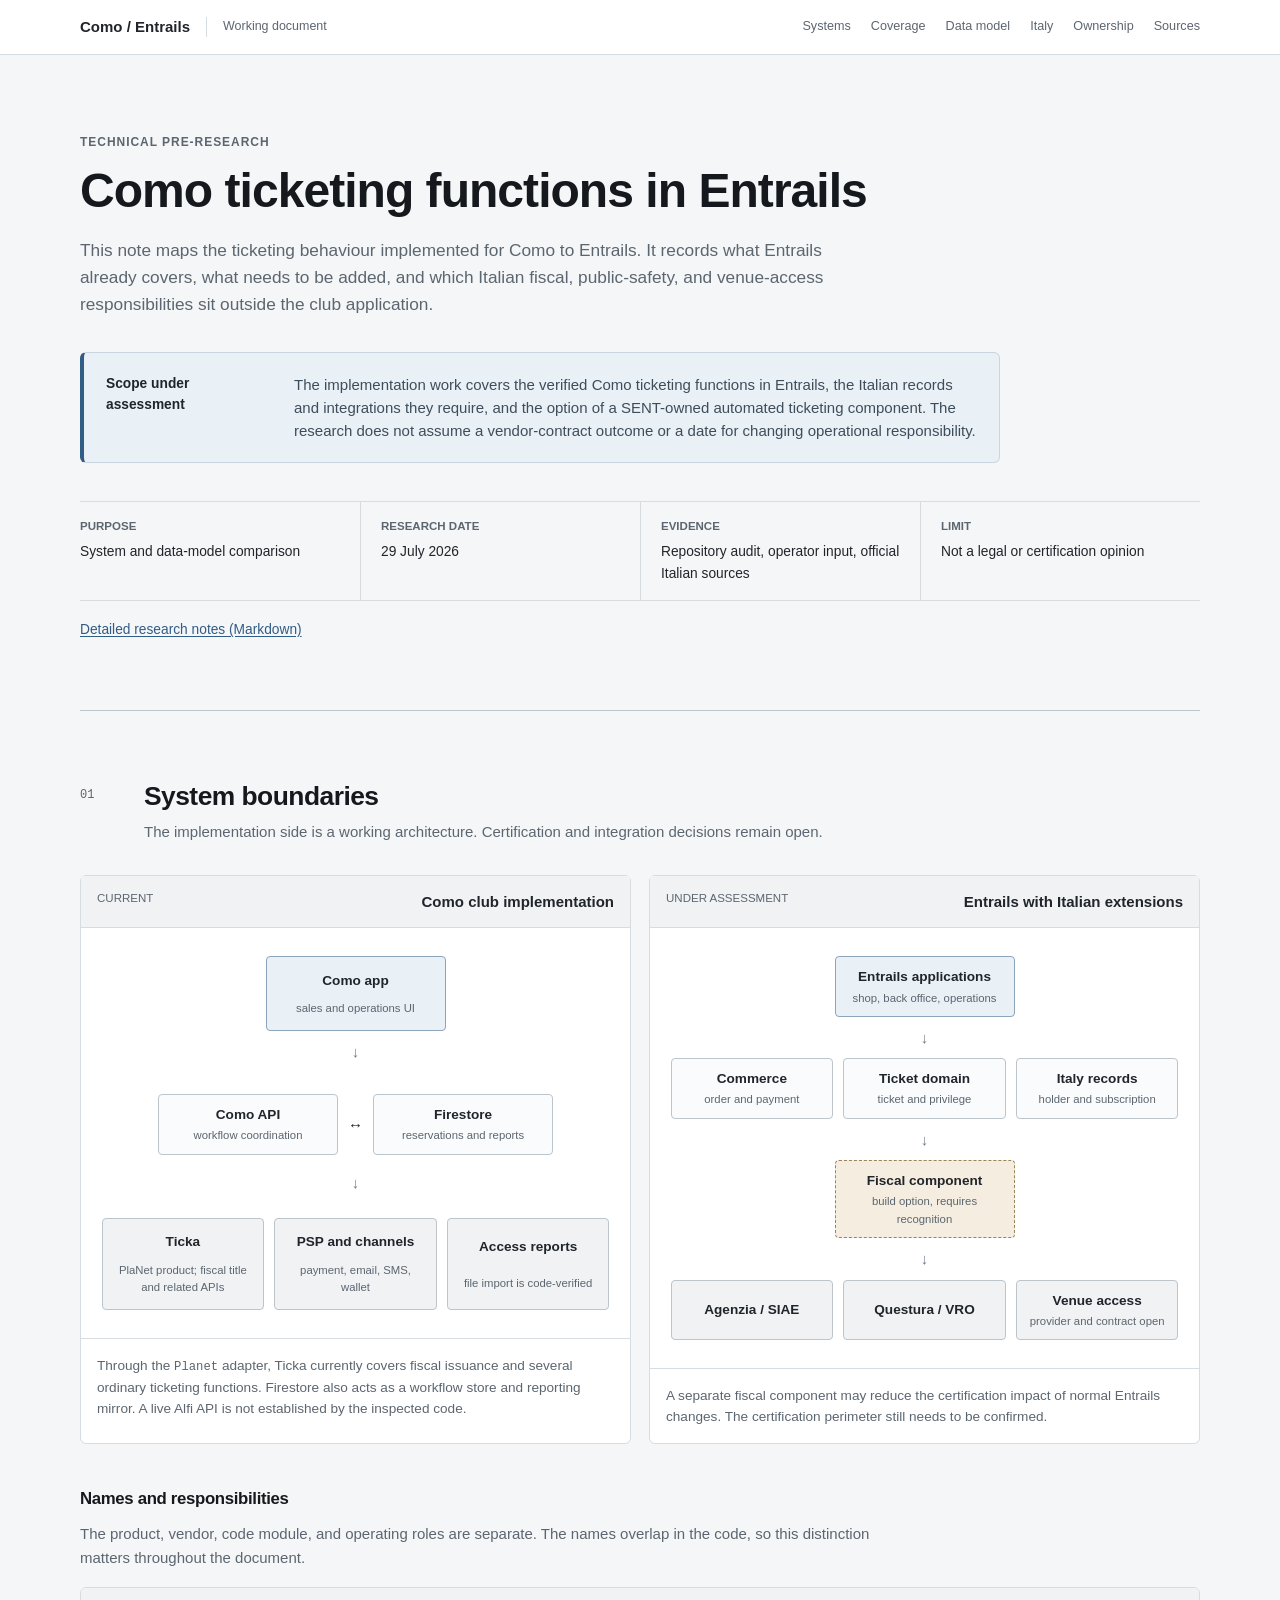
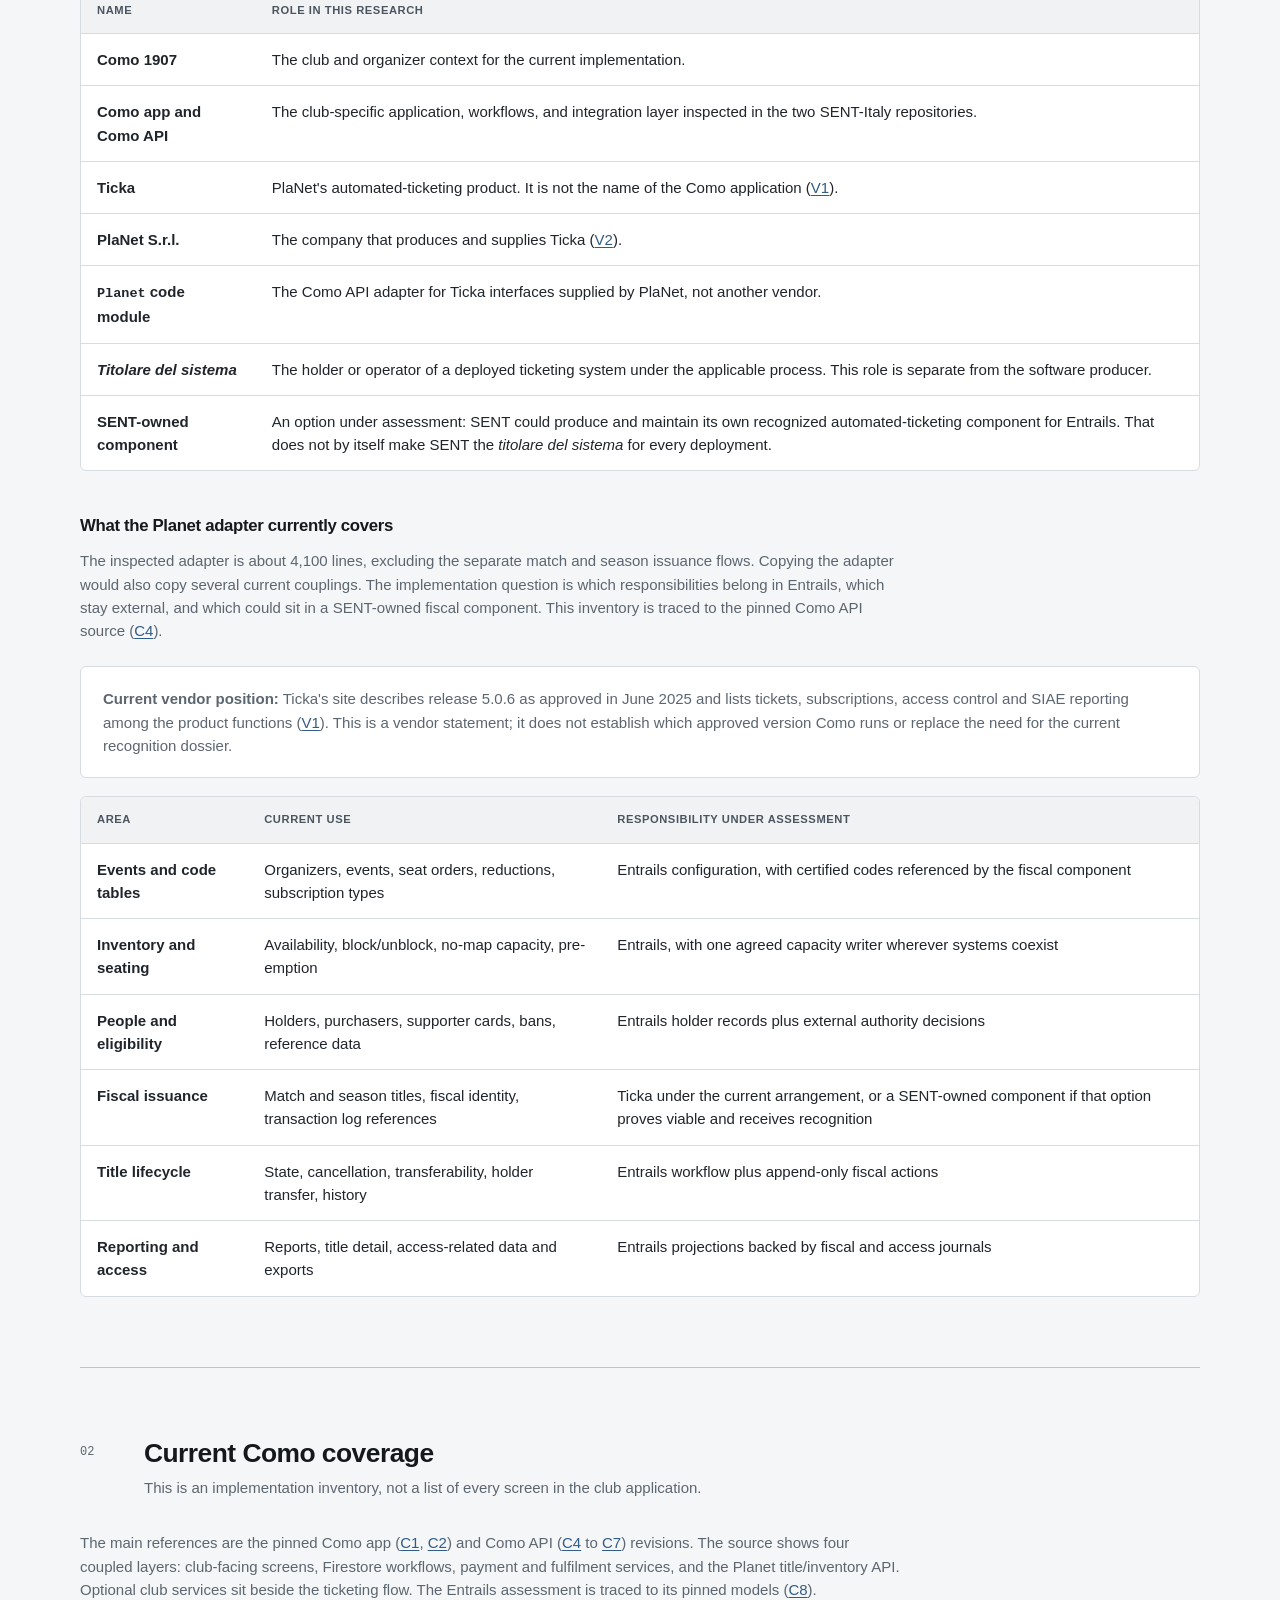
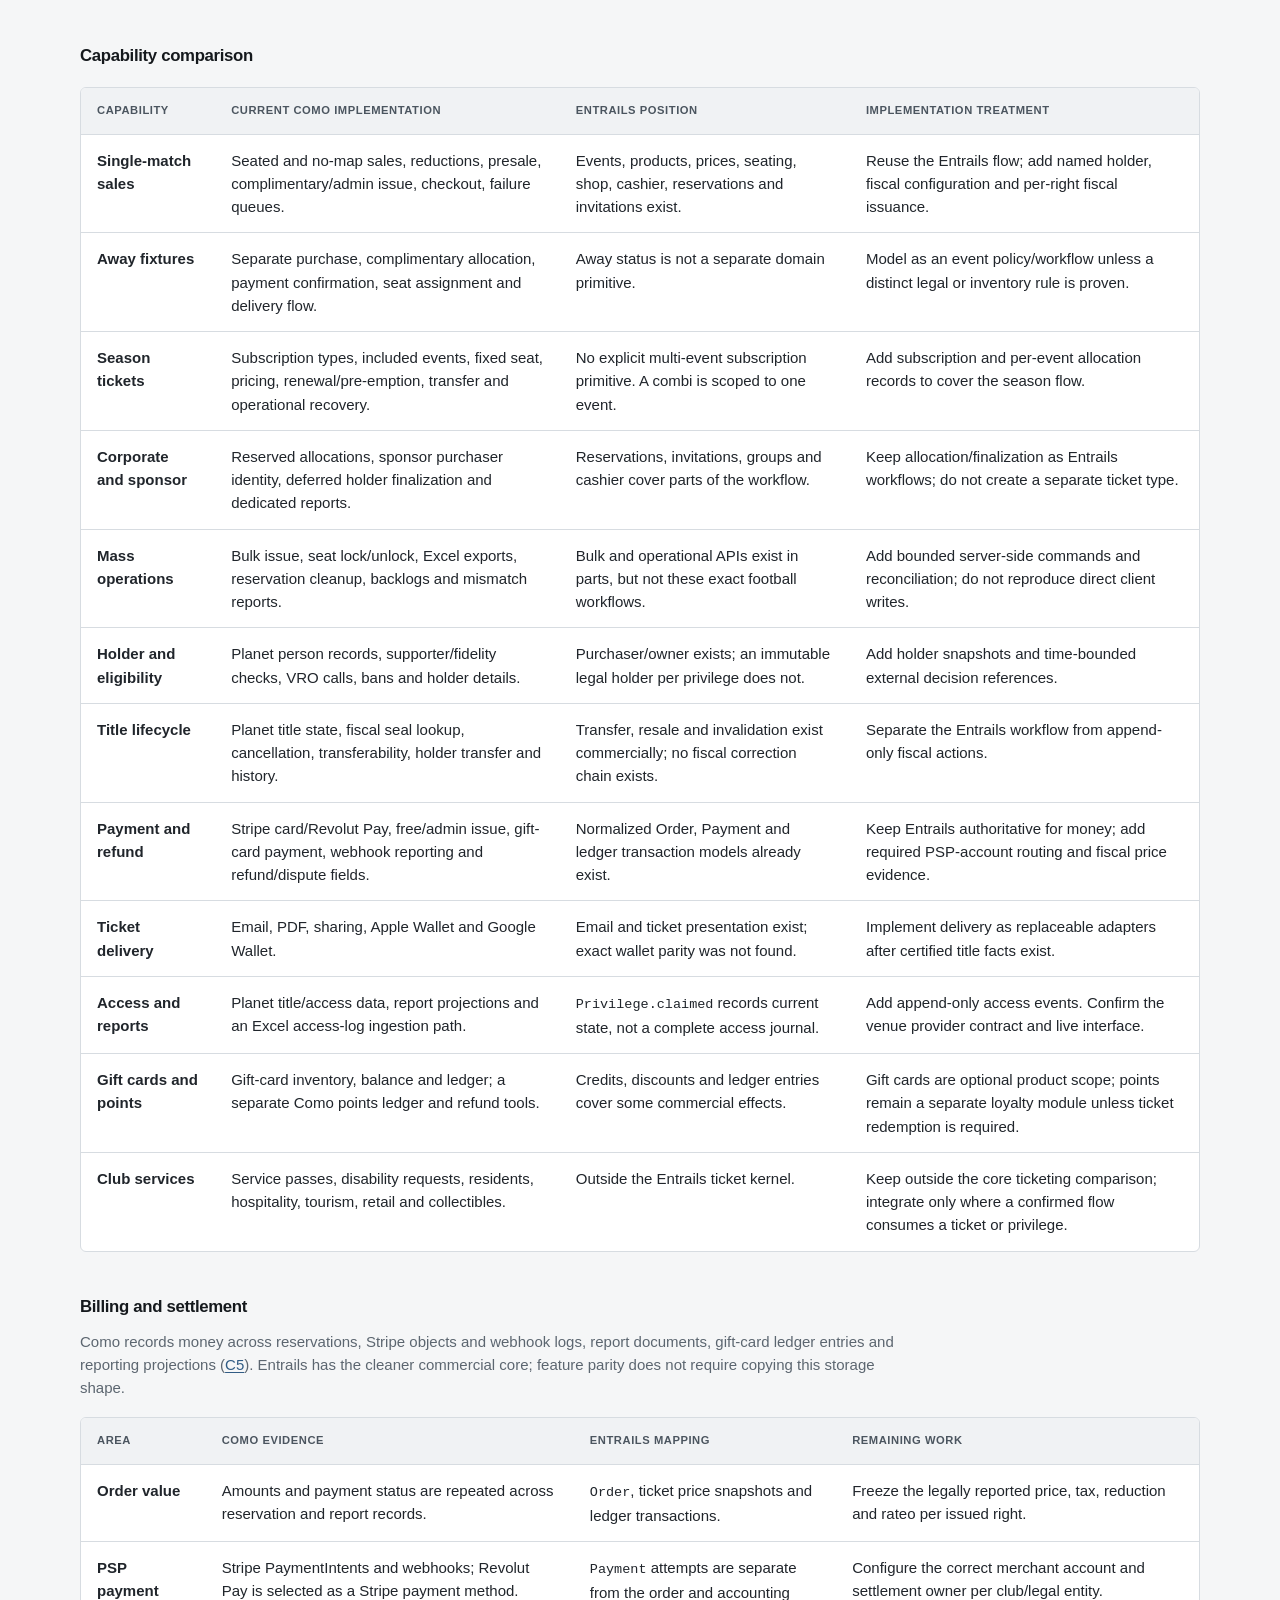
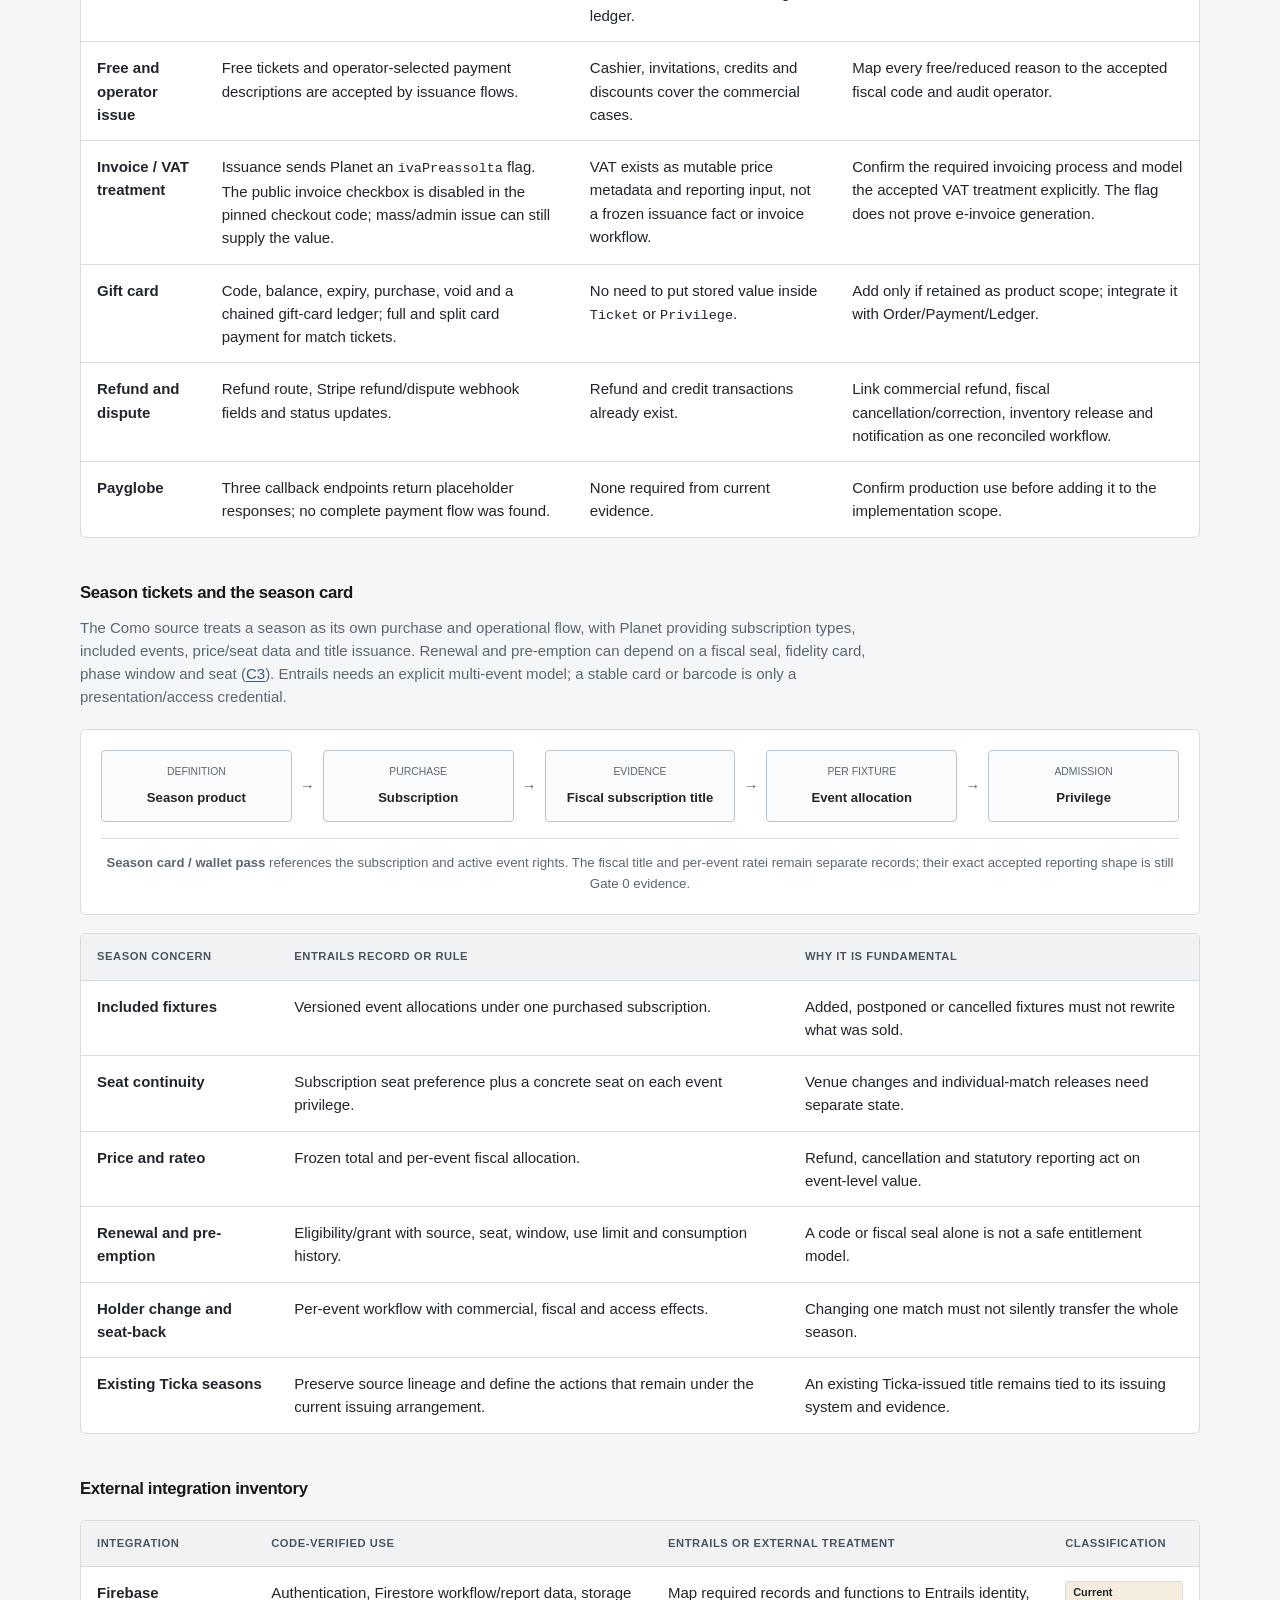
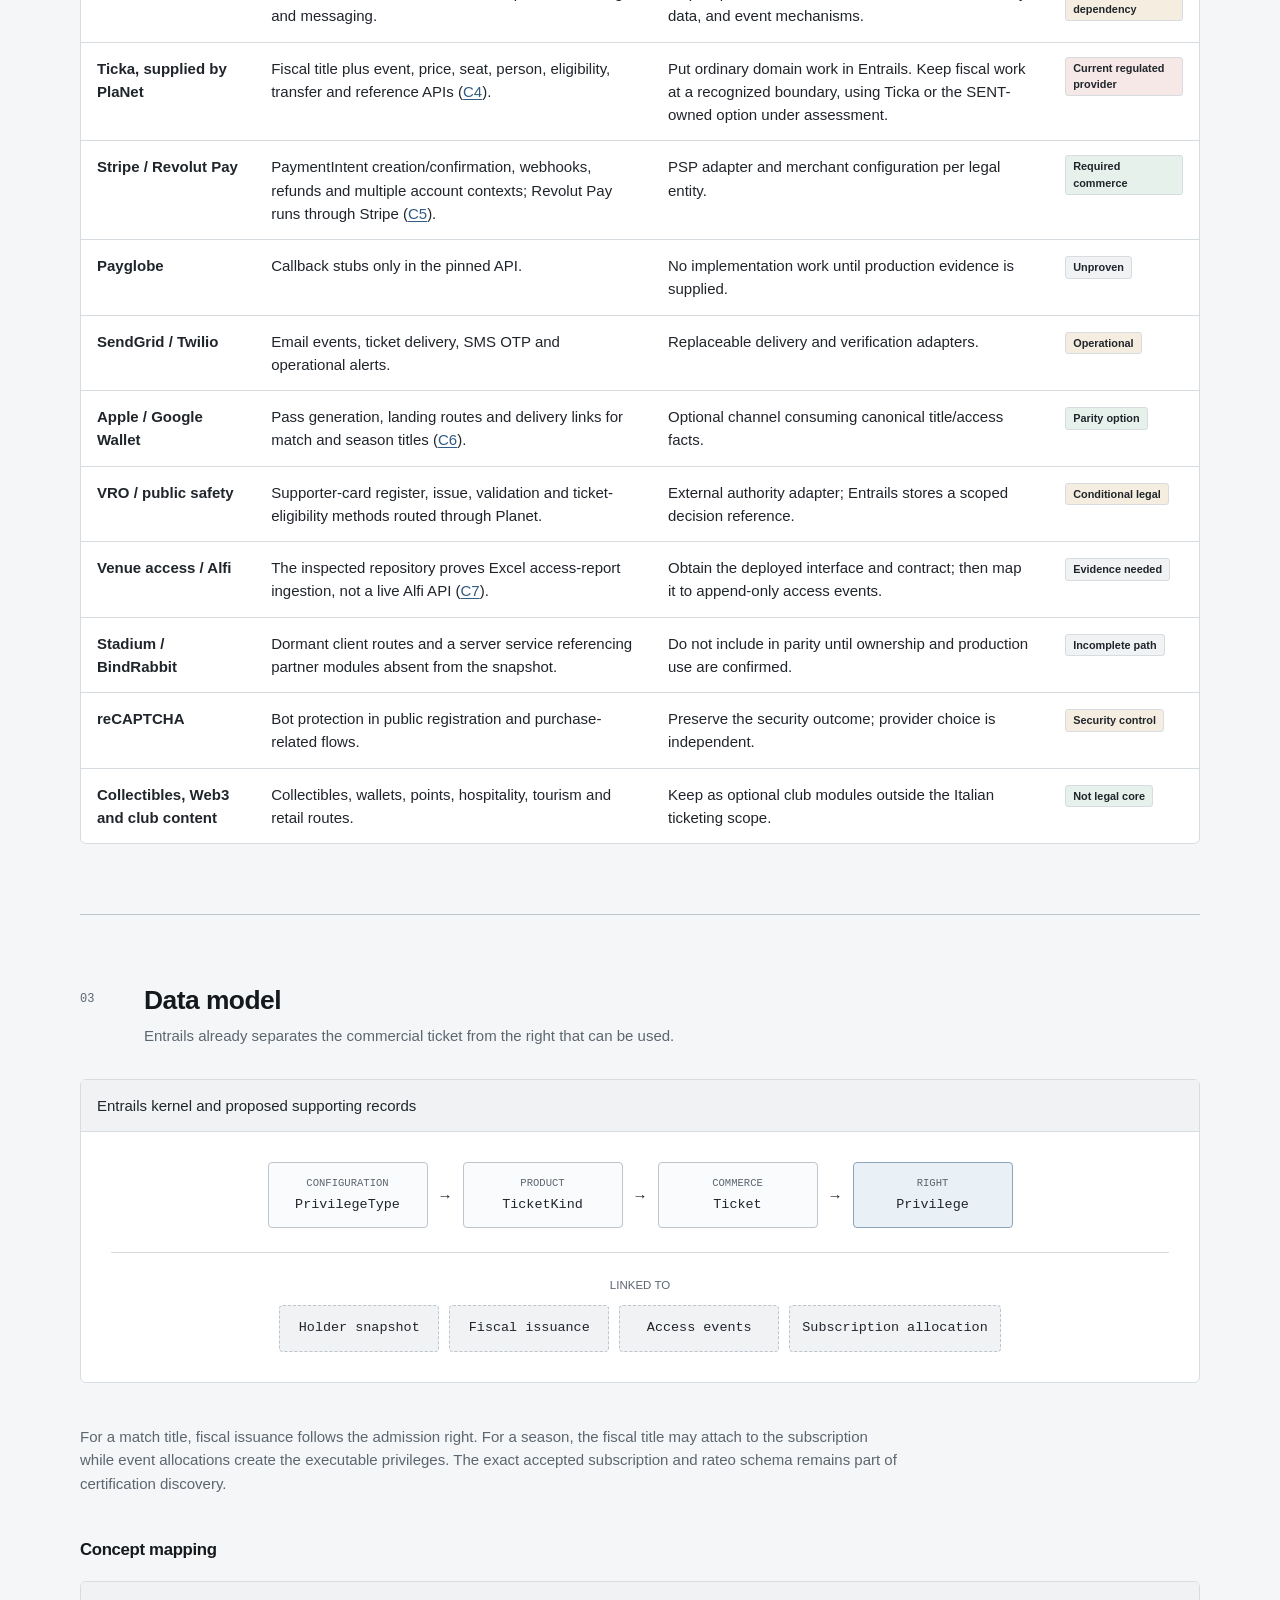
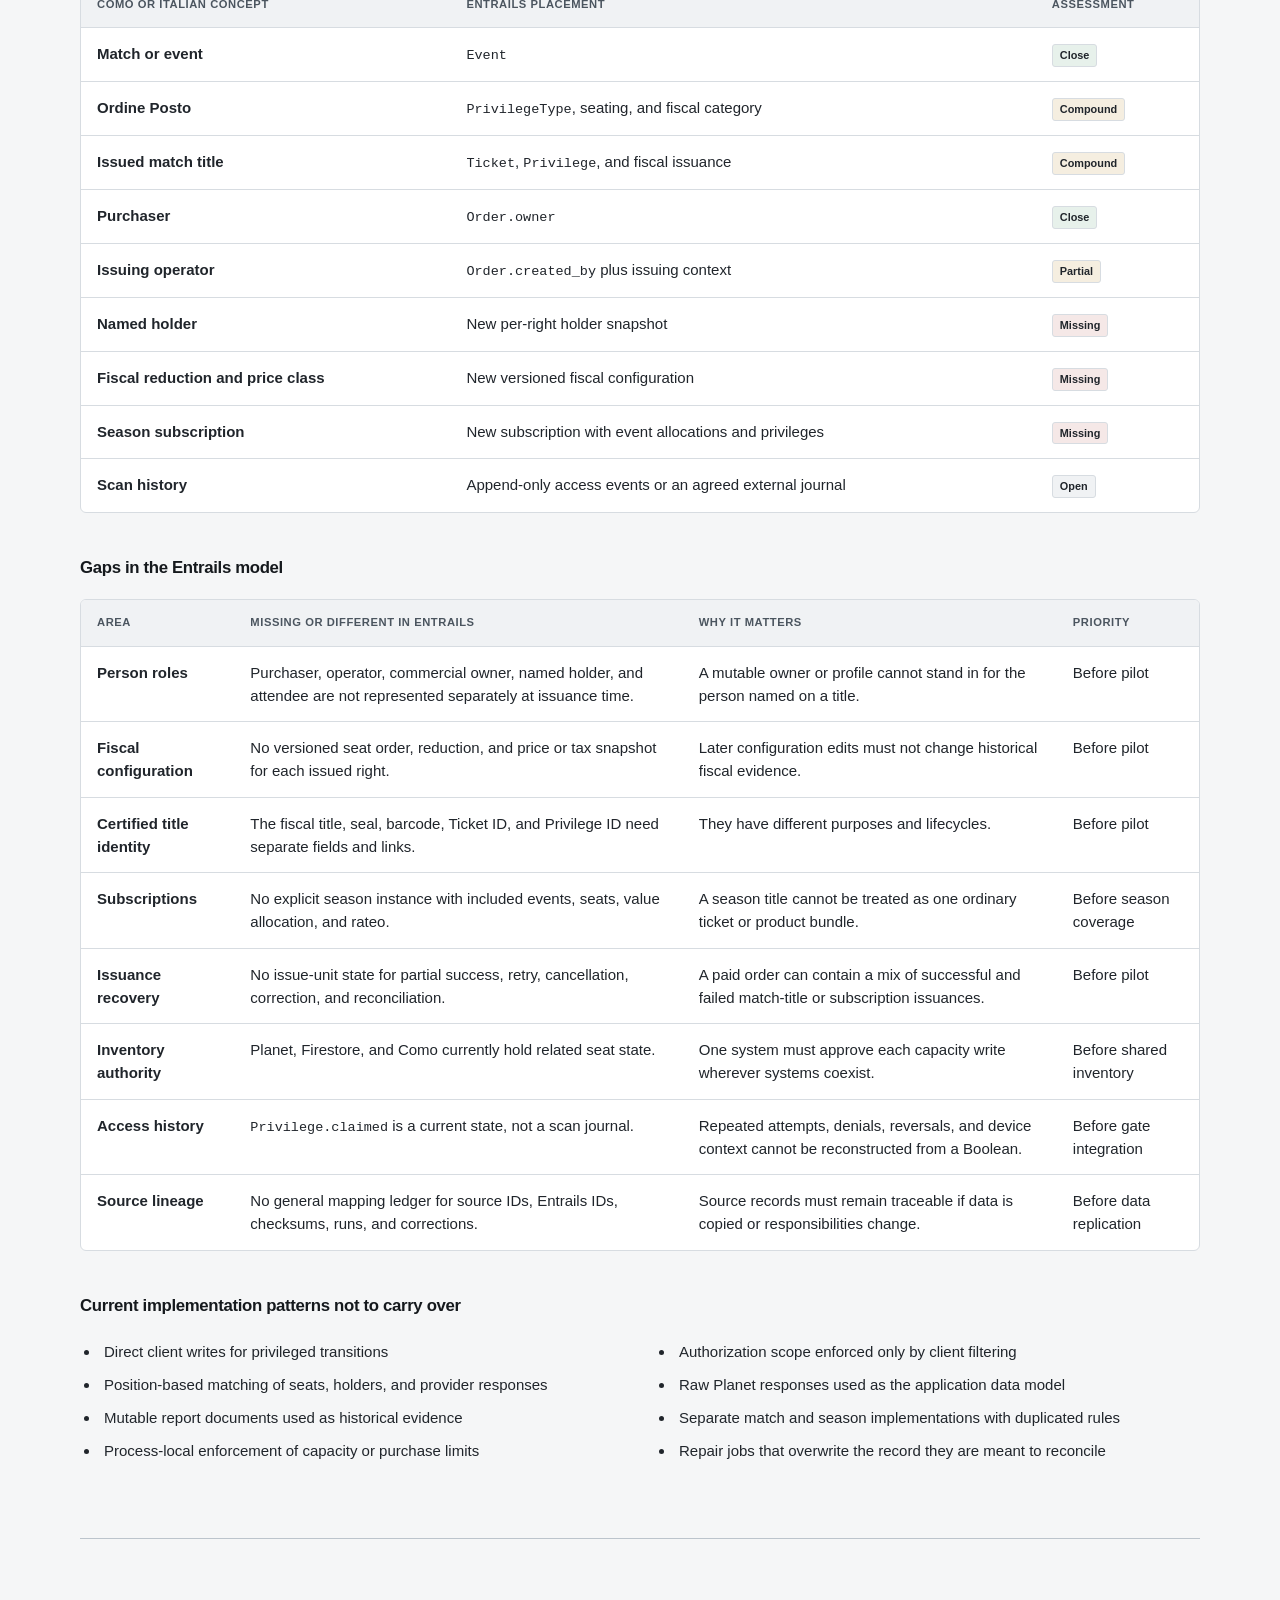
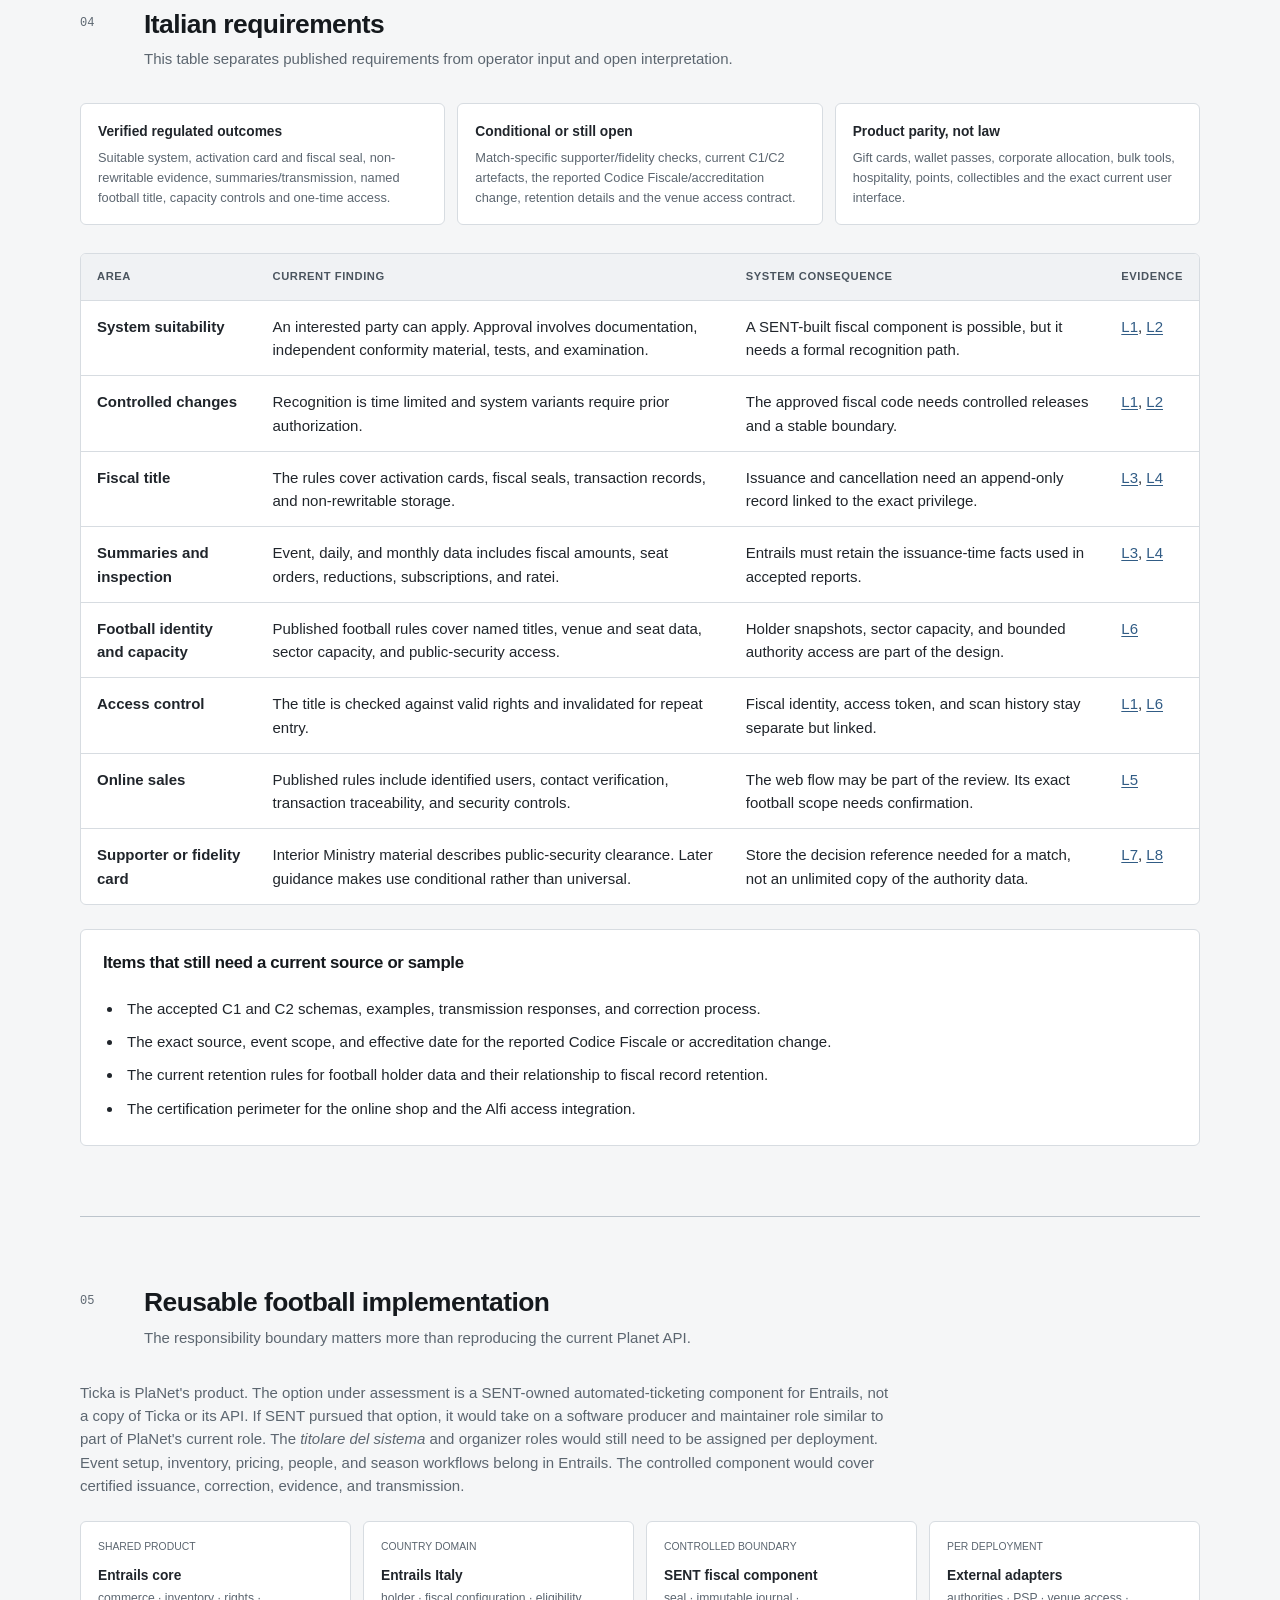
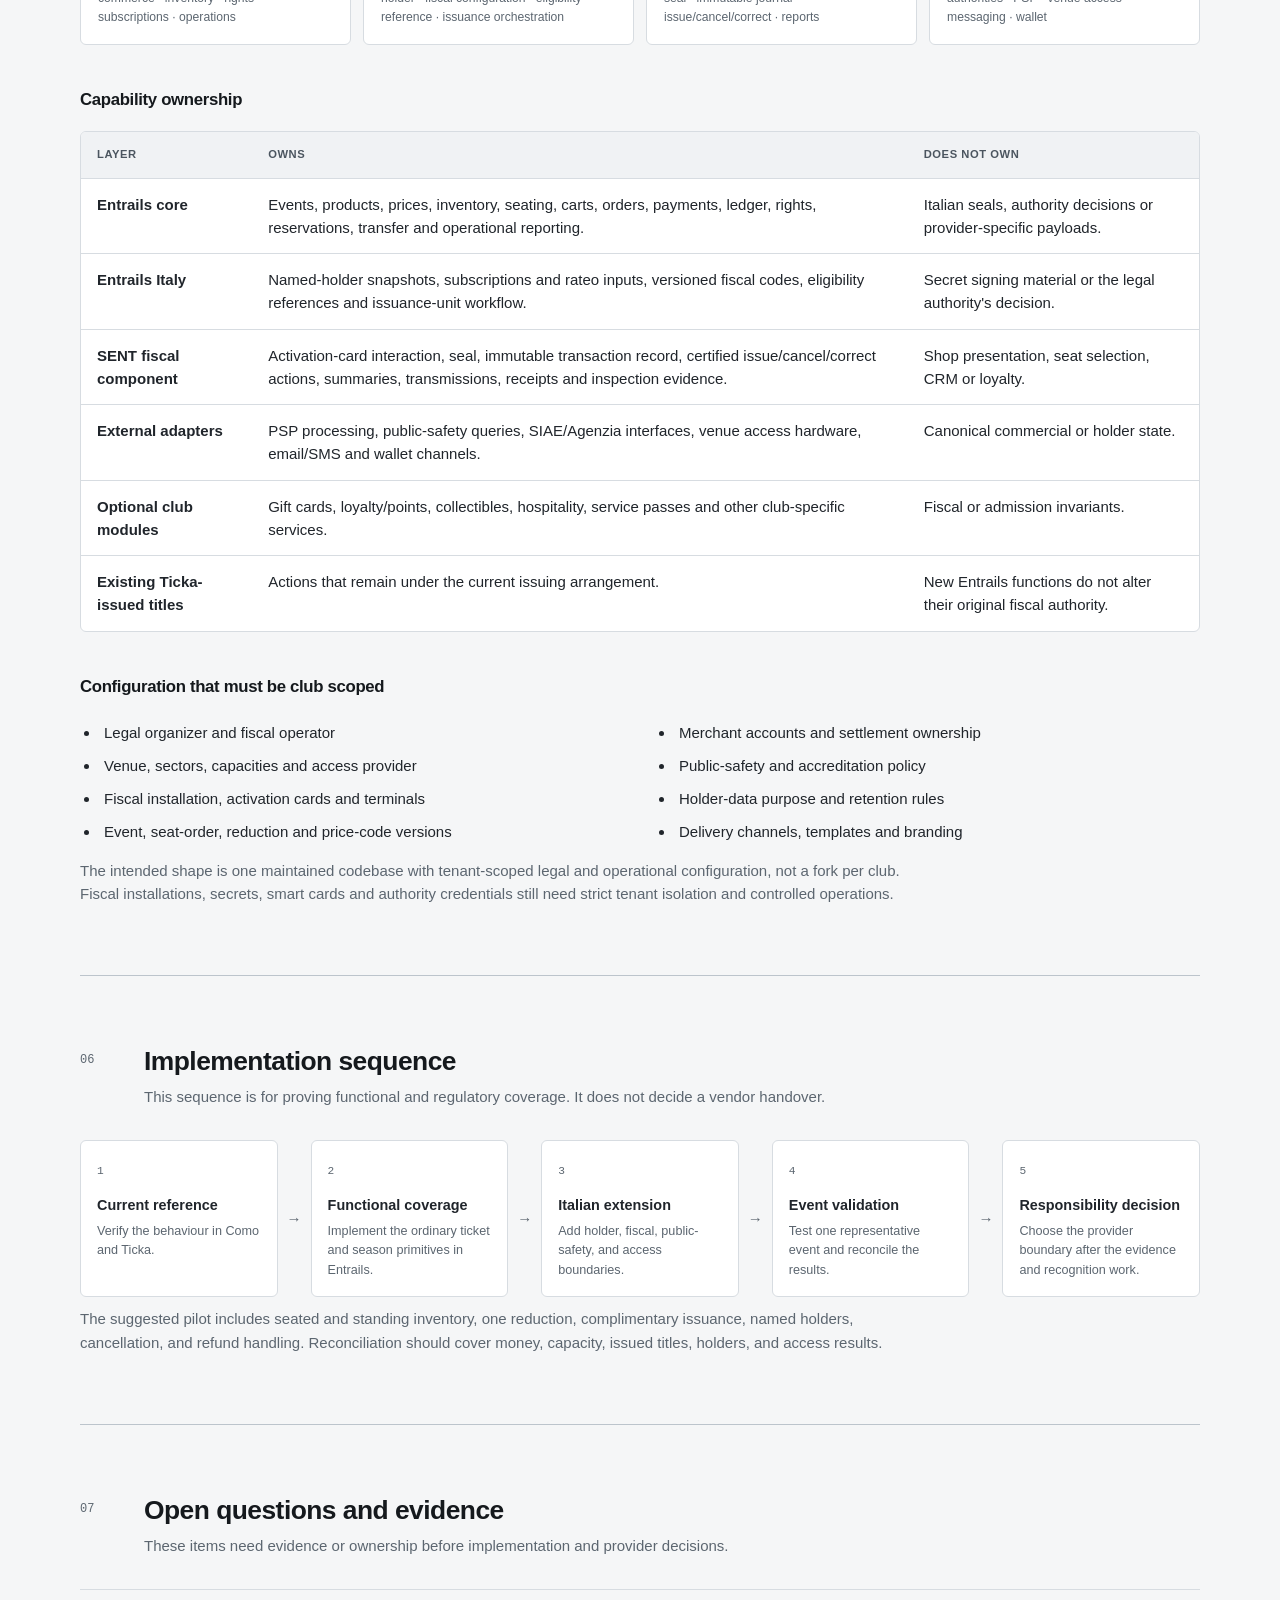
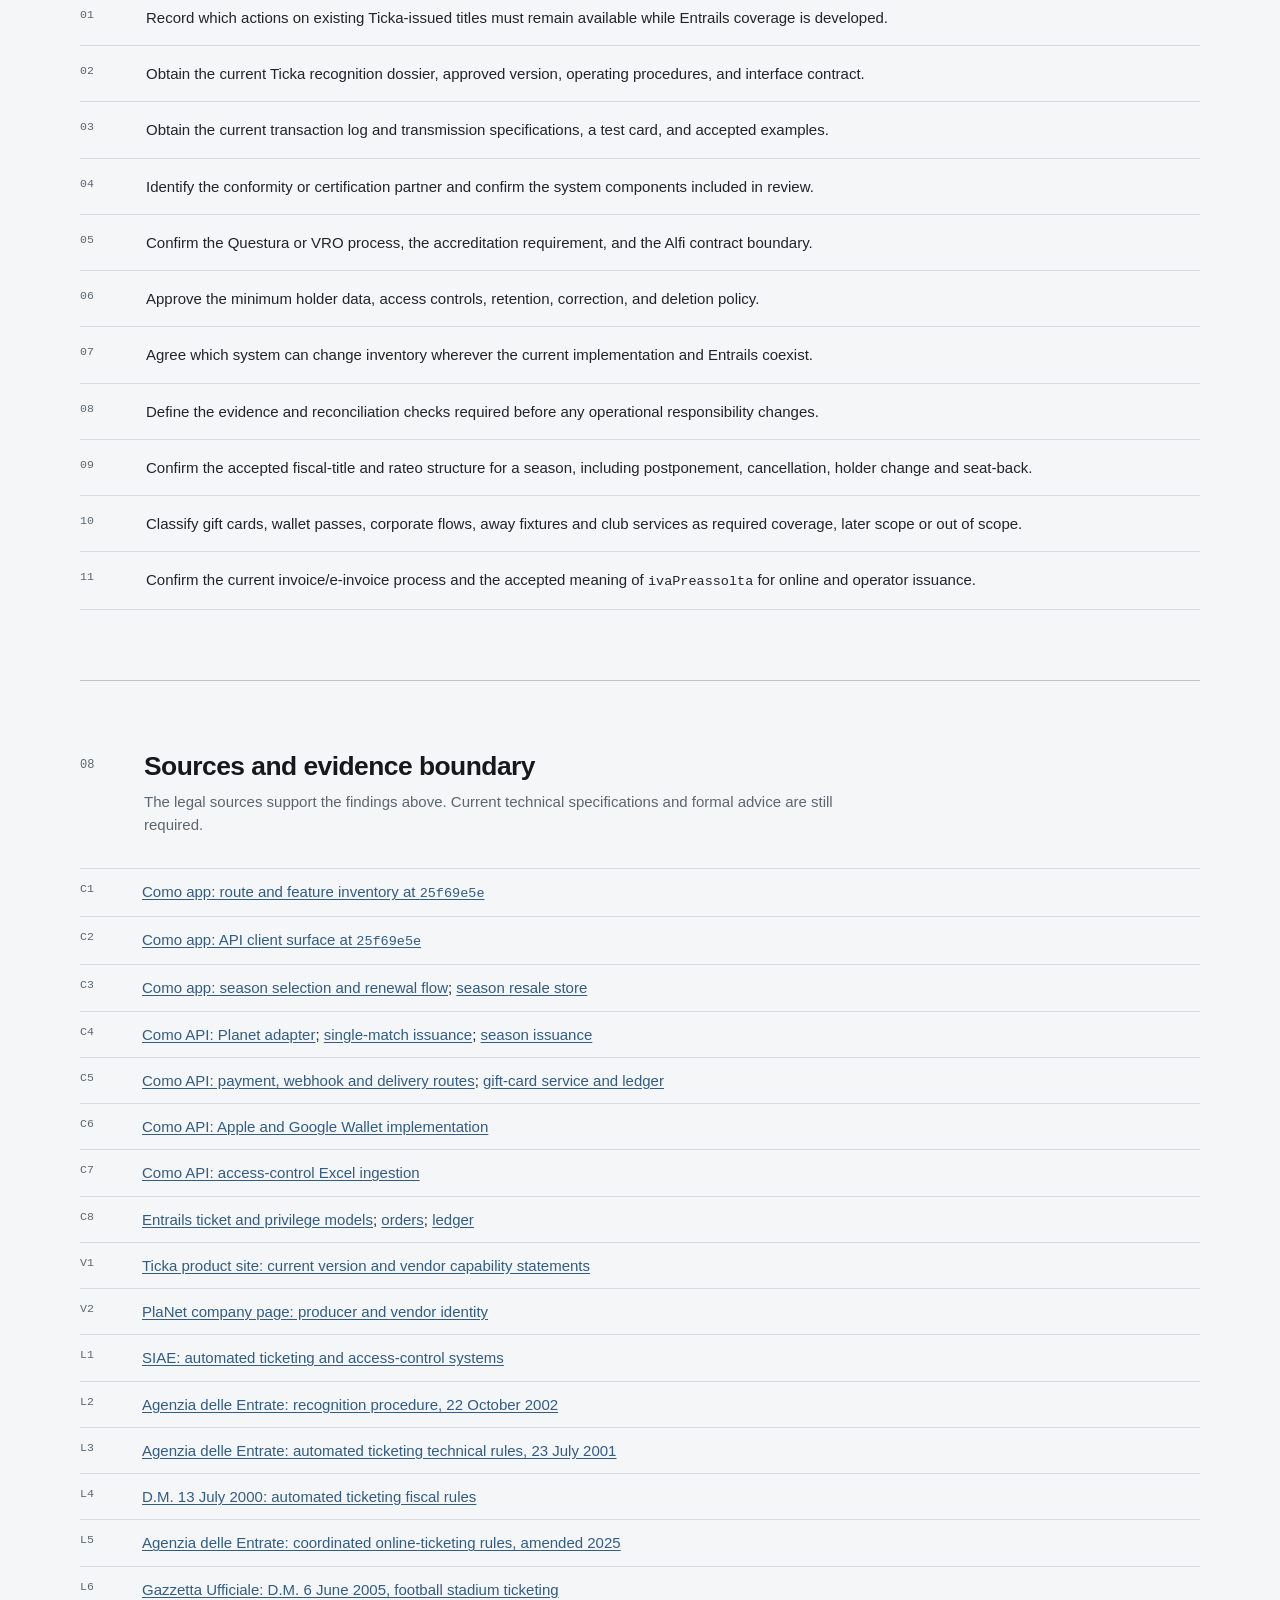
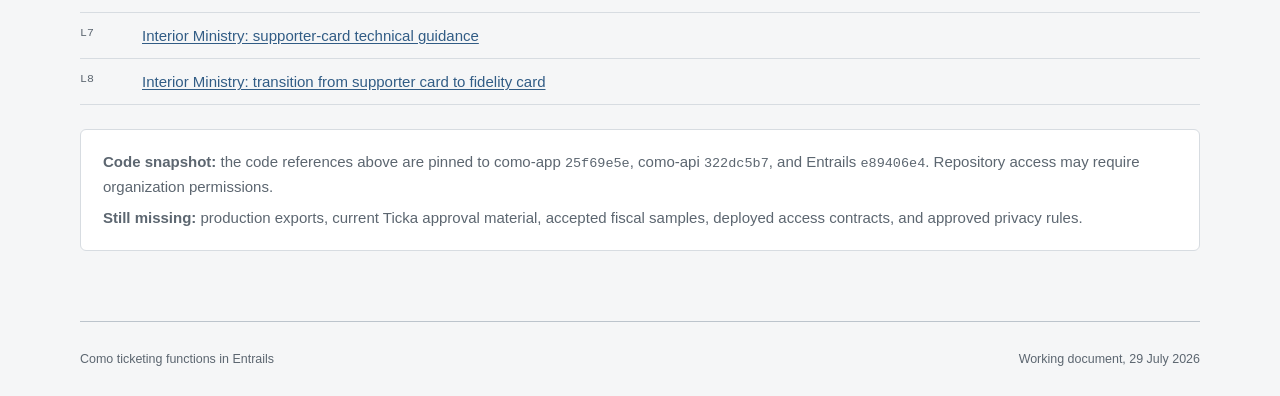
==== commit 6ca609e6: "Clarify Como, Ticka, and Entrails responsibilities" ====
--- a/index.html
+++ b/index.html
@@ -3,13 +3,13 @@
   <head>
     <meta charset="utf-8" />
     <meta name="viewport" content="width=device-width, initial-scale=1" />
-    <meta name="description" content="Pre-research on the Como to Entrails ticketing migration." />
+    <meta name="description" content="Pre-research on covering Como ticketing functions and Italian requirements in Entrails." />
     <meta name="robots" content="noindex, nofollow" />
-    <meta property="og:title" content="Como to Entrails ticketing migration" />
-    <meta property="og:description" content="Architecture, data gaps, Italian requirements, and open questions for the Como to Entrails migration." />
+    <meta property="og:title" content="Como ticketing functions in Entrails" />
+    <meta property="og:description" content="System comparison, data gaps, Italian requirements, and open implementation questions." />
     <meta property="og:type" content="website" />
     <meta name="theme-color" content="#f5f6f7" />
-    <title>Como to Entrails ticketing migration</title>
+    <title>Como ticketing functions in Entrails</title>
     <link rel="stylesheet" href="styles.css" />
   </head>
   <body>
@@ -33,19 +33,20 @@
     <main id="content">
       <section class="intro" id="top">
         <p class="document-type">Technical pre-research</p>
-        <h1>Como to Entrails ticketing migration</h1>
+        <h1>Como ticketing functions in Entrails</h1>
         <p class="intro-text">
-          This note compares the current Como platform with Entrails. It focuses on the data model,
-          Italian ticketing requirements, and the work that would be needed to move the Como flows
-          into Entrails.
+          This note maps the ticketing behaviour implemented for Como to Entrails. It records what
+          Entrails already covers, what needs to be added, and which Italian fiscal, public-safety,
+          and venue-access responsibilities sit outside the club application.
         </p>
 
         <div class="working-assumption">
-          <strong>Target state</strong>
+          <strong>Scope under assessment</strong>
           <p>
-            Entrails is the target platform. Como and Ticka/PlaNet would continue to support
-            existing flows during migration, especially season tickets. The cutover sequence and the
-            scope of a SENT-owned fiscal component still need further research.
+            The implementation work covers the verified Como ticketing functions in Entrails, the
+            Italian records and integrations they require, and the option of a SENT-owned automated
+            ticketing component. The research does not assume a vendor-contract outcome or a date
+            for changing operational responsibility.
           </p>
         </div>
 
@@ -64,12 +65,12 @@
       <section class="document-section" id="systems">
         <header class="section-header">
           <span class="section-number">01</span>
-          <div><h2>System boundaries</h2><p>The proposed side is a working architecture. It still depends on certification and integration decisions.</p></div>
+          <div><h2>System boundaries</h2><p>The implementation side is a working architecture. Certification and integration decisions remain open.</p></div>
         </header>
 
         <div class="diagram-grid">
           <figure class="architecture-panel">
-            <figcaption><span>Current</span><strong>Como platform</strong></figcaption>
+            <figcaption><span>Current</span><strong>Como club implementation</strong></figcaption>
             <div class="architecture-diagram" role="img" aria-label="Como app connects to Como API and Firestore. Como API connects to Ticka PlaNet and payment and fulfilment services. Access-control reports are imported from files.">
               <div class="diagram-node primary">Como app<small>sales and operations UI</small></div>
               <div class="diagram-arrow">↓</div>
@@ -80,16 +81,16 @@
               </div>
               <div class="diagram-arrow">↓</div>
               <div class="diagram-row three">
-                <div class="diagram-node external">Ticka / PlaNet<small>fiscal title and related APIs</small></div>
+                <div class="diagram-node external">Ticka<small>PlaNet product; fiscal title and related APIs</small></div>
                 <div class="diagram-node external">PSP and channels<small>payment, email, SMS, wallet</small></div>
                 <div class="diagram-node external">Access reports<small>file import is code-verified</small></div>
               </div>
             </div>
-            <p>Planet currently covers fiscal issuance and several ordinary ticketing functions. Firestore also acts as a workflow store and reporting mirror. A live Alfi API is not established by the inspected code.</p>
+            <p>Through the <code>Planet</code> adapter, Ticka currently covers fiscal issuance and several ordinary ticketing functions. Firestore also acts as a workflow store and reporting mirror. A live Alfi API is not established by the inspected code.</p>
           </figure>
 
           <figure class="architecture-panel">
-            <figcaption><span>Proposed</span><strong>Entrails with Italian extensions</strong></figcaption>
+            <figcaption><span>Under assessment</span><strong>Entrails with Italian extensions</strong></figcaption>
             <div class="architecture-diagram" role="img" aria-label="Entrails owns commerce and rights. Italian holder, subscription, fiscal, and access records link to the affected privilege or subscription. A fiscal component connects to Italian authorities and stadium access.">
               <div class="diagram-node primary">Entrails applications<small>shop, back office, operations</small></div>
               <div class="diagram-arrow">↓</div>
@@ -111,10 +112,31 @@
           </figure>
         </div>
 
+        <h3>Names and responsibilities</h3>
+        <p class="section-copy">
+          The product, vendor, code module, and operating roles are separate. The names overlap in
+          the code, so this distinction matters throughout the document.
+        </p>
+        <div class="table-panel">
+          <table>
+            <thead><tr><th>Name</th><th>Role in this research</th></tr></thead>
+            <tbody>
+              <tr><td>Como 1907</td><td>The club and organizer context for the current implementation.</td></tr>
+              <tr><td>Como app and Como API</td><td>The club-specific application, workflows, and integration layer inspected in the two SENT-Italy repositories.</td></tr>
+              <tr><td>Ticka</td><td>PlaNet's automated-ticketing product. It is not the name of the Como application (<a href="#source-v1">V1</a>).</td></tr>
+              <tr><td>PlaNet S.r.l.</td><td>The company that produces and supplies Ticka (<a href="#source-v2">V2</a>).</td></tr>
+              <tr><td><code>Planet</code> code module</td><td>The Como API adapter for Ticka interfaces supplied by PlaNet, not another vendor.</td></tr>
+              <tr><td><em>Titolare del sistema</em></td><td>The holder or operator of a deployed ticketing system under the applicable process. This role is separate from the software producer.</td></tr>
+              <tr><td>SENT-owned component</td><td>An option under assessment: SENT could produce and maintain its own recognized automated-ticketing component for Entrails. That does not by itself make SENT the <em>titolare del sistema</em> for every deployment.</td></tr>
+            </tbody>
+          </table>
+        </div>
+
         <h3>What the Planet adapter currently covers</h3>
         <p class="section-copy">
           The inspected adapter is about 4,100 lines, excluding the separate match and season issuance flows.
-          A direct API rewrite would move several current couplings into Entrails. The responsibilities should be split first.
+          Copying the adapter would also copy several current couplings. The implementation question is which
+          responsibilities belong in Entrails, which stay external, and which could sit in a SENT-owned fiscal component.
           This inventory is traced to the pinned Como API source (<a href="#source-c4">C4</a>).
         </p>
         <div class="evidence-note">
@@ -122,12 +144,12 @@
         </div>
         <div class="table-panel">
           <table>
-            <thead><tr><th>Area</th><th>Current use</th><th>Likely target placement</th></tr></thead>
+            <thead><tr><th>Area</th><th>Current use</th><th>Responsibility under assessment</th></tr></thead>
             <tbody>
               <tr><td>Events and code tables</td><td>Organizers, events, seat orders, reductions, subscription types</td><td>Entrails configuration, with certified codes referenced by the fiscal component</td></tr>
-              <tr><td>Inventory and seating</td><td>Availability, block/unblock, no-map capacity, pre-emption</td><td>Entrails, with one agreed capacity writer during migration</td></tr>
+              <tr><td>Inventory and seating</td><td>Availability, block/unblock, no-map capacity, pre-emption</td><td>Entrails, with one agreed capacity writer wherever systems coexist</td></tr>
               <tr><td>People and eligibility</td><td>Holders, purchasers, supporter cards, bans, reference data</td><td>Entrails holder records plus external authority decisions</td></tr>
-              <tr><td>Fiscal issuance</td><td>Match and season titles, fiscal identity, transaction log references</td><td>SENT fiscal component or Ticka during transition</td></tr>
+              <tr><td>Fiscal issuance</td><td>Match and season titles, fiscal identity, transaction log references</td><td>Ticka under the current arrangement, or a SENT-owned component if that option proves viable and receives recognition</td></tr>
               <tr><td>Title lifecycle</td><td>State, cancellation, transferability, holder transfer, history</td><td>Entrails workflow plus append-only fiscal actions</td></tr>
               <tr><td>Reporting and access</td><td>Reports, title detail, access-related data and exports</td><td>Entrails projections backed by fiscal and access journals</td></tr>
             </tbody>
@@ -143,7 +165,7 @@
 
         <p class="section-copy">
           The main references are the pinned Como app (<a href="#source-c1">C1</a>, <a href="#source-c2">C2</a>)
-          and Como API (<a href="#source-c4">C4</a>–<a href="#source-c7">C7</a>) revisions.
+          and Como API (<a href="#source-c4">C4</a> to <a href="#source-c7">C7</a>) revisions.
           The source shows four coupled layers:
           club-facing screens, Firestore workflows, payment and fulfilment services, and the
           Planet title/inventory API. Optional club services sit beside the ticketing flow.
@@ -153,11 +175,11 @@
         <h3>Capability comparison</h3>
         <div class="table-panel">
           <table>
-            <thead><tr><th>Capability</th><th>Current Como implementation</th><th>Entrails position</th><th>Target treatment</th></tr></thead>
+            <thead><tr><th>Capability</th><th>Current Como implementation</th><th>Entrails position</th><th>Implementation treatment</th></tr></thead>
             <tbody>
               <tr><td>Single-match sales</td><td>Seated and no-map sales, reductions, presale, complimentary/admin issue, checkout, failure queues.</td><td>Events, products, prices, seating, shop, cashier, reservations and invitations exist.</td><td>Reuse the Entrails flow; add named holder, fiscal configuration and per-right fiscal issuance.</td></tr>
               <tr><td>Away fixtures</td><td>Separate purchase, complimentary allocation, payment confirmation, seat assignment and delivery flow.</td><td>Away status is not a separate domain primitive.</td><td>Model as an event policy/workflow unless a distinct legal or inventory rule is proven.</td></tr>
-              <tr><td>Season tickets</td><td>Subscription types, included events, fixed seat, pricing, renewal/pre-emption, transfer and operational recovery.</td><td>No explicit multi-event subscription primitive. A combi is scoped to one event.</td><td>Add subscription and per-event allocation records before moving season sales.</td></tr>
+              <tr><td>Season tickets</td><td>Subscription types, included events, fixed seat, pricing, renewal/pre-emption, transfer and operational recovery.</td><td>No explicit multi-event subscription primitive. A combi is scoped to one event.</td><td>Add subscription and per-event allocation records to cover the season flow.</td></tr>
               <tr><td>Corporate and sponsor</td><td>Reserved allocations, sponsor purchaser identity, deferred holder finalization and dedicated reports.</td><td>Reservations, invitations, groups and cashier cover parts of the workflow.</td><td>Keep allocation/finalization as Entrails workflows; do not create a separate ticket type.</td></tr>
               <tr><td>Mass operations</td><td>Bulk issue, seat lock/unlock, Excel exports, reservation cleanup, backlogs and mismatch reports.</td><td>Bulk and operational APIs exist in parts, but not these exact football workflows.</td><td>Add bounded server-side commands and reconciliation; do not reproduce direct client writes.</td></tr>
               <tr><td>Holder and eligibility</td><td>Planet person records, supporter/fidelity checks, VRO calls, bans and holder details.</td><td>Purchaser/owner exists; an immutable legal holder per privilege does not.</td><td>Add holder snapshots and time-bounded external decision references.</td></tr>
@@ -166,7 +188,7 @@
               <tr><td>Ticket delivery</td><td>Email, PDF, sharing, Apple Wallet and Google Wallet.</td><td>Email and ticket presentation exist; exact wallet parity was not found.</td><td>Implement delivery as replaceable adapters after certified title facts exist.</td></tr>
               <tr><td>Access and reports</td><td>Planet title/access data, report projections and an Excel access-log ingestion path.</td><td><code>Privilege.claimed</code> records current state, not a complete access journal.</td><td>Add append-only access events. Confirm the venue provider contract and live interface.</td></tr>
               <tr><td>Gift cards and points</td><td>Gift-card inventory, balance and ledger; a separate Como points ledger and refund tools.</td><td>Credits, discounts and ledger entries cover some commercial effects.</td><td>Gift cards are optional product scope; points remain a separate loyalty module unless ticket redemption is required.</td></tr>
-              <tr><td>Club services</td><td>Service passes, disability requests, residents, hospitality, tourism, retail and collectibles.</td><td>Outside the Entrails ticket kernel.</td><td>Keep outside migration-critical ticketing; integrate only where a confirmed flow consumes a ticket or privilege.</td></tr>
+              <tr><td>Club services</td><td>Service passes, disability requests, residents, hospitality, tourism, retail and collectibles.</td><td>Outside the Entrails ticket kernel.</td><td>Keep outside the core ticketing comparison; integrate only where a confirmed flow consumes a ticket or privilege.</td></tr>
             </tbody>
           </table>
         </div>
@@ -187,7 +209,7 @@
               <tr><td>Invoice / VAT treatment</td><td>Issuance sends Planet an <code>ivaPreassolta</code> flag. The public invoice checkbox is disabled in the pinned checkout code; mass/admin issue can still supply the value.</td><td>VAT exists as mutable price metadata and reporting input, not a frozen issuance fact or invoice workflow.</td><td>Confirm the required invoicing process and model the accepted VAT treatment explicitly. The flag does not prove e-invoice generation.</td></tr>
               <tr><td>Gift card</td><td>Code, balance, expiry, purchase, void and a chained gift-card ledger; full and split card payment for match tickets.</td><td>No need to put stored value inside <code>Ticket</code> or <code>Privilege</code>.</td><td>Add only if retained as product scope; integrate it with Order/Payment/Ledger.</td></tr>
               <tr><td>Refund and dispute</td><td>Refund route, Stripe refund/dispute webhook fields and status updates.</td><td>Refund and credit transactions already exist.</td><td>Link commercial refund, fiscal cancellation/correction, inventory release and notification as one reconciled workflow.</td></tr>
-              <tr><td>Payglobe</td><td>Three callback endpoints return placeholder responses; no complete payment flow was found.</td><td>None required from current evidence.</td><td>Confirm production use before treating it as migration scope.</td></tr>
+              <tr><td>Payglobe</td><td>Three callback endpoints return placeholder responses; no complete payment flow was found.</td><td>None required from current evidence.</td><td>Confirm production use before adding it to the implementation scope.</td></tr>
             </tbody>
           </table>
         </div>
@@ -209,14 +231,14 @@
         </div>
         <div class="table-panel">
           <table>
-            <thead><tr><th>Season concern</th><th>Target record or rule</th><th>Why it is fundamental</th></tr></thead>
+            <thead><tr><th>Season concern</th><th>Entrails record or rule</th><th>Why it is fundamental</th></tr></thead>
             <tbody>
               <tr><td>Included fixtures</td><td>Versioned event allocations under one purchased subscription.</td><td>Added, postponed or cancelled fixtures must not rewrite what was sold.</td></tr>
               <tr><td>Seat continuity</td><td>Subscription seat preference plus a concrete seat on each event privilege.</td><td>Venue changes and individual-match releases need separate state.</td></tr>
               <tr><td>Price and rateo</td><td>Frozen total and per-event fiscal allocation.</td><td>Refund, cancellation and statutory reporting act on event-level value.</td></tr>
               <tr><td>Renewal and pre-emption</td><td>Eligibility/grant with source, seat, window, use limit and consumption history.</td><td>A code or fiscal seal alone is not a safe entitlement model.</td></tr>
               <tr><td>Holder change and seat-back</td><td>Per-event workflow with commercial, fiscal and access effects.</td><td>Changing one match must not silently transfer the whole season.</td></tr>
-              <tr><td>Legacy seasons</td><td>Source lineage and a supported legacy-title lifecycle until accepted migration.</td><td>An existing Ticka-issued title remains tied to its issuing system and evidence.</td></tr>
+              <tr><td>Existing Ticka seasons</td><td>Preserve source lineage and define the actions that remain under the current issuing arrangement.</td><td>An existing Ticka-issued title remains tied to its issuing system and evidence.</td></tr>
             </tbody>
           </table>
         </div>
@@ -224,19 +246,19 @@
         <h3>External integration inventory</h3>
         <div class="table-panel">
           <table>
-            <thead><tr><th>Integration</th><th>Code-verified use</th><th>Target treatment</th><th>Classification</th></tr></thead>
-            <tbody>
-              <tr><td>Firebase</td><td>Authentication, Firestore workflow/report data, storage and messaging.</td><td>Migrate required records and replace with Entrails identity/data/event mechanisms.</td><td><span class="status partial">Migration dependency</span></td></tr>
-              <tr><td>Ticka / PlaNet</td><td>Fiscal title plus event, price, seat, person, eligibility, transfer and reference APIs (<a href="#source-c4">C4</a>).</td><td>Split ordinary domain work into Entrails and certified work into the fiscal boundary.</td><td><span class="status missing">Critical transition</span></td></tr>
+            <thead><tr><th>Integration</th><th>Code-verified use</th><th>Entrails or external treatment</th><th>Classification</th></tr></thead>
+            <tbody>
+              <tr><td>Firebase</td><td>Authentication, Firestore workflow/report data, storage and messaging.</td><td>Map required records and functions to Entrails identity, data, and event mechanisms.</td><td><span class="status partial">Current dependency</span></td></tr>
+              <tr><td>Ticka, supplied by PlaNet</td><td>Fiscal title plus event, price, seat, person, eligibility, transfer and reference APIs (<a href="#source-c4">C4</a>).</td><td>Put ordinary domain work in Entrails. Keep fiscal work at a recognized boundary, using Ticka or the SENT-owned option under assessment.</td><td><span class="status missing">Current regulated provider</span></td></tr>
               <tr><td>Stripe / Revolut Pay</td><td>PaymentIntent creation/confirmation, webhooks, refunds and multiple account contexts; Revolut Pay runs through Stripe (<a href="#source-c5">C5</a>).</td><td>PSP adapter and merchant configuration per legal entity.</td><td><span class="status close">Required commerce</span></td></tr>
-              <tr><td>Payglobe</td><td>Callback stubs only in the pinned API.</td><td>No migration work until production evidence is supplied.</td><td><span class="status open">Unproven</span></td></tr>
+              <tr><td>Payglobe</td><td>Callback stubs only in the pinned API.</td><td>No implementation work until production evidence is supplied.</td><td><span class="status open">Unproven</span></td></tr>
               <tr><td>SendGrid / Twilio</td><td>Email events, ticket delivery, SMS OTP and operational alerts.</td><td>Replaceable delivery and verification adapters.</td><td><span class="status partial">Operational</span></td></tr>
               <tr><td>Apple / Google Wallet</td><td>Pass generation, landing routes and delivery links for match and season titles (<a href="#source-c6">C6</a>).</td><td>Optional channel consuming canonical title/access facts.</td><td><span class="status close">Parity option</span></td></tr>
               <tr><td>VRO / public safety</td><td>Supporter-card register, issue, validation and ticket-eligibility methods routed through Planet.</td><td>External authority adapter; Entrails stores a scoped decision reference.</td><td><span class="status compound">Conditional legal</span></td></tr>
               <tr><td>Venue access / Alfi</td><td>The inspected repository proves Excel access-report ingestion, not a live Alfi API (<a href="#source-c7">C7</a>).</td><td>Obtain the deployed interface and contract; then map it to append-only access events.</td><td><span class="status open">Evidence needed</span></td></tr>
               <tr><td>Stadium / BindRabbit</td><td>Dormant client routes and a server service referencing partner modules absent from the snapshot.</td><td>Do not include in parity until ownership and production use are confirmed.</td><td><span class="status open">Incomplete path</span></td></tr>
               <tr><td>reCAPTCHA</td><td>Bot protection in public registration and purchase-related flows.</td><td>Preserve the security outcome; provider choice is independent.</td><td><span class="status partial">Security control</span></td></tr>
-              <tr><td>Collectibles, Web3 and club content</td><td>Collectibles, wallets, points, hospitality, tourism and retail routes.</td><td>Keep as optional club modules outside the Italian ticketing replacement.</td><td><span class="status close">Not legal core</span></td></tr>
+              <tr><td>Collectibles, Web3 and club content</td><td>Collectibles, wallets, points, hospitality, tourism and retail routes.</td><td>Keep as optional club modules outside the Italian ticketing scope.</td><td><span class="status close">Not legal core</span></td></tr>
             </tbody>
           </table>
         </div>
@@ -293,7 +315,7 @@
           </table>
         </div>
 
-        <h3>Gaps that affect the target model</h3>
+        <h3>Gaps in the Entrails model</h3>
         <div class="table-panel">
           <table>
             <thead><tr><th>Area</th><th>Missing or different in Entrails</th><th>Why it matters</th><th>Priority</th></tr></thead>
@@ -301,11 +323,11 @@
               <tr><td>Person roles</td><td>Purchaser, operator, commercial owner, named holder, and attendee are not represented separately at issuance time.</td><td>A mutable owner or profile cannot stand in for the person named on a title.</td><td>Before pilot</td></tr>
               <tr><td>Fiscal configuration</td><td>No versioned seat order, reduction, and price or tax snapshot for each issued right.</td><td>Later configuration edits must not change historical fiscal evidence.</td><td>Before pilot</td></tr>
               <tr><td>Certified title identity</td><td>The fiscal title, seal, barcode, Ticket ID, and Privilege ID need separate fields and links.</td><td>They have different purposes and lifecycles.</td><td>Before pilot</td></tr>
-              <tr><td>Subscriptions</td><td>No explicit season instance with included events, seats, value allocation, and rateo.</td><td>A season title cannot be treated as one ordinary ticket or product bundle.</td><td>Before season migration</td></tr>
+              <tr><td>Subscriptions</td><td>No explicit season instance with included events, seats, value allocation, and rateo.</td><td>A season title cannot be treated as one ordinary ticket or product bundle.</td><td>Before season coverage</td></tr>
               <tr><td>Issuance recovery</td><td>No issue-unit state for partial success, retry, cancellation, correction, and reconciliation.</td><td>A paid order can contain a mix of successful and failed match-title or subscription issuances.</td><td>Before pilot</td></tr>
-              <tr><td>Inventory authority</td><td>Planet, Firestore, and Como currently hold related seat state.</td><td>One system must approve each capacity write during migration.</td><td>Before data import</td></tr>
+              <tr><td>Inventory authority</td><td>Planet, Firestore, and Como currently hold related seat state.</td><td>One system must approve each capacity write wherever systems coexist.</td><td>Before shared inventory</td></tr>
               <tr><td>Access history</td><td><code>Privilege.claimed</code> is a current state, not a scan journal.</td><td>Repeated attempts, denials, reversals, and device context cannot be reconstructed from a Boolean.</td><td>Before gate integration</td></tr>
-              <tr><td>Migration lineage</td><td>No general mapping ledger for source IDs, target IDs, checksums, runs, and corrections.</td><td>Imported records must remain traceable after Como is no longer available.</td><td>Before data import</td></tr>
+              <tr><td>Source lineage</td><td>No general mapping ledger for source IDs, Entrails IDs, checksums, runs, and corrections.</td><td>Source records must remain traceable if data is copied or responsibilities change.</td><td>Before data replication</td></tr>
             </tbody>
           </table>
         </div>
@@ -364,14 +386,16 @@
       <section class="document-section" id="ownership">
         <header class="section-header">
           <span class="section-number">05</span>
-          <div><h2>Reusable football deployment</h2><p>The ownership boundary matters more than reproducing the current Planet API.</p></div>
-        </header>
-
-        <p class="section-copy">
-          Building the Ticka responsibility in-house means owning a regulated fiscal product and its
-          operating process. It does not mean placing every current Planet endpoint in that component.
-          Event setup, inventory, pricing, people and season workflows belong in Entrails. The controlled
-          component should remain limited to certified issuance, correction, evidence and transmission.
+          <div><h2>Reusable football implementation</h2><p>The responsibility boundary matters more than reproducing the current Planet API.</p></div>
+        </header>
+
+        <p class="section-copy">
+          Ticka is PlaNet's product. The option under assessment is a SENT-owned automated-ticketing
+          component for Entrails, not a copy of Ticka or its API. If SENT pursued that option, it would
+          take on a software producer and maintainer role similar to part of PlaNet's current role. The
+          <em>titolare del sistema</em> and organizer roles would still need to be assigned per deployment.
+          Event setup, inventory, pricing, people, and season workflows belong in Entrails. The controlled
+          component would cover certified issuance, correction, evidence, and transmission.
         </p>
 
         <div class="ownership-grid" role="img" aria-label="A shared Entrails core serves club-scoped configuration. An Italy domain layer connects it to a controlled SENT fiscal component. Authority, payment, messaging and venue systems remain external adapters. Optional club modules remain separate.">
@@ -391,7 +415,7 @@
               <tr><td>SENT fiscal component</td><td>Activation-card interaction, seal, immutable transaction record, certified issue/cancel/correct actions, summaries, transmissions, receipts and inspection evidence.</td><td>Shop presentation, seat selection, CRM or loyalty.</td></tr>
               <tr><td>External adapters</td><td>PSP processing, public-safety queries, SIAE/Agenzia interfaces, venue access hardware, email/SMS and wallet channels.</td><td>Canonical commercial or holder state.</td></tr>
               <tr><td>Optional club modules</td><td>Gift cards, loyalty/points, collectibles, hospitality, service passes and other club-specific services.</td><td>Fiscal or admission invariants.</td></tr>
-              <tr><td>Legacy service</td><td>Actions that must still be performed against titles issued by Ticka during transition.</td><td>New target-domain ownership after cutover.</td></tr>
+              <tr><td>Existing Ticka-issued titles</td><td>Actions that remain under the current issuing arrangement.</td><td>New Entrails functions do not alter their original fiscal authority.</td></tr>
             </tbody>
           </table>
         </div>
@@ -417,18 +441,18 @@
       <section class="document-section" id="transition">
         <header class="section-header">
           <span class="section-number">06</span>
-          <div><h2>Transition outline</h2><p>This is a preliminary sequence. Dates depend on the certification work and existing season-ticket obligations.</p></div>
-        </header>
-        <div class="phase-flow" role="img" aria-label="Transition moves from current service, through evidence and design, to a single-match pilot, dual servicing, and legacy exit.">
-          <div><span>1</span><strong>Current service</strong><p>Como and Ticka remain authoritative.</p></div>
+          <div><h2>Implementation sequence</h2><p>This sequence is for proving functional and regulatory coverage. It does not decide a vendor handover.</p></div>
+        </header>
+        <div class="phase-flow" role="img" aria-label="Implementation starts with the current reference, then covers functional replication, Italian extensions, representative-event validation, and a responsibility decision.">
+          <div><span>1</span><strong>Current reference</strong><p>Verify the behaviour in Como and Ticka.</p></div>
           <i>→</i>
-          <div><span>2</span><strong>Evidence and design</strong><p>Confirm specifications, ownership, and certification path.</p></div>
+          <div><span>2</span><strong>Functional coverage</strong><p>Implement the ordinary ticket and season primitives in Entrails.</p></div>
           <i>→</i>
-          <div><span>3</span><strong>Single-match pilot</strong><p>Run one representative event and reconcile all results.</p></div>
+          <div><span>3</span><strong>Italian extension</strong><p>Add holder, fiscal, public-safety, and access boundaries.</p></div>
           <i>→</i>
-          <div><span>4</span><strong>Dual servicing</strong><p>New flows move while existing season rights remain supported.</p></div>
+          <div><span>4</span><strong>Event validation</strong><p>Test one representative event and reconcile the results.</p></div>
           <i>→</i>
-          <div><span>5</span><strong>Legacy exit</strong><p>Retire only after reporting, correction, access, and rollback checks pass.</p></div>
+          <div><span>5</span><strong>Responsibility decision</strong><p>Choose the provider boundary after the evidence and recognition work.</p></div>
         </div>
         <p class="section-copy">
           The suggested pilot includes seated and standing inventory, one reduction, complimentary issuance,
@@ -440,19 +464,19 @@
       <section class="document-section" id="decisions">
         <header class="section-header">
           <span class="section-number">07</span>
-          <div><h2>Open questions and evidence</h2><p>These items need evidence or ownership before design and migration planning.</p></div>
+          <div><h2>Open questions and evidence</h2><p>These items need evidence or ownership before implementation and provider decisions.</p></div>
         </header>
         <ol class="decision-list">
-          <li><span>01</span><p>Record the legacy servicing obligations that remain during migration, especially actions on Ticka-issued season titles.</p></li>
+          <li><span>01</span><p>Record which actions on existing Ticka-issued titles must remain available while Entrails coverage is developed.</p></li>
           <li><span>02</span><p>Obtain the current Ticka recognition dossier, approved version, operating procedures, and interface contract.</p></li>
           <li><span>03</span><p>Obtain the current transaction log and transmission specifications, a test card, and accepted examples.</p></li>
           <li><span>04</span><p>Identify the conformity or certification partner and confirm the system components included in review.</p></li>
           <li><span>05</span><p>Confirm the Questura or VRO process, the accreditation requirement, and the Alfi contract boundary.</p></li>
           <li><span>06</span><p>Approve the minimum holder data, access controls, retention, correction, and deletion policy.</p></li>
-          <li><span>07</span><p>Agree which system owns inventory during import, pilot, and dual servicing.</p></li>
-          <li><span>08</span><p>Define the reconciliation and exit checks for retiring each legacy responsibility.</p></li>
+          <li><span>07</span><p>Agree which system can change inventory wherever the current implementation and Entrails coexist.</p></li>
+          <li><span>08</span><p>Define the evidence and reconciliation checks required before any operational responsibility changes.</p></li>
           <li><span>09</span><p>Confirm the accepted fiscal-title and rateo structure for a season, including postponement, cancellation, holder change and seat-back.</p></li>
-          <li><span>10</span><p>Classify gift cards, wallet passes, corporate flows, away fixtures and club services as required parity, later scope or retirement.</p></li>
+          <li><span>10</span><p>Classify gift cards, wallet passes, corporate flows, away fixtures and club services as required coverage, later scope or out of scope.</p></li>
           <li><span>11</span><p>Confirm the current invoice/e-invoice process and the accepted meaning of <code>ivaPreassolta</code> for online and operator issuance.</p></li>
         </ol>
       </section>
@@ -473,6 +497,7 @@
           <li id="source-c7"><span>C7</span><a href="https://github.com/SENT-Italy/como-api/blob/322dc5b73ed17e89762d051d524cccb60535a745/server/business_datalake/access_control/acccessControlProcessing.js">Como API: access-control Excel ingestion</a></li>
           <li id="source-c8"><span>C8</span><div><a href="https://github.com/GETProtocolLab/entrails/tree/e89406e469d81a153c48aab6a4457da5f1e9f984/apps/ticket/models">Entrails ticket and privilege models</a>; <a href="https://github.com/GETProtocolLab/entrails/tree/e89406e469d81a153c48aab6a4457da5f1e9f984/apps/order">orders</a>; <a href="https://github.com/GETProtocolLab/entrails/tree/e89406e469d81a153c48aab6a4457da5f1e9f984/apps/ledger">ledger</a></div></li>
           <li id="source-v1"><span>V1</span><a href="https://www.ticka.it/">Ticka product site: current version and vendor capability statements</a></li>
+          <li id="source-v2"><span>V2</span><a href="https://www.ticka.it/a-proposito-di-ticka/chi-siamo/41-planet-sistemi-informatici.html">PlaNet company page: producer and vendor identity</a></li>
           <li id="source-l1"><span>L1</span><a href="https://www.siae.it/it/cosa-facciamo/servizi-collaborazione-altri-enti/agenzia-delle-entrate/biglietterie-automatizzate-controllo-accessi/">SIAE: automated ticketing and access-control systems</a></li>
           <li id="source-l2"><span>L2</span><a href="https://www.agenziaentrate.gov.it/portale/documents/20143/275244/Provvedimento%2Bdel%2B22%2B10%2B2002_Provvedimento%2BAE%2B22%2Bottobre%2B2002.pdf/6cc8cbd3-5243-c35f-52a8-4d90222bf9ab">Agenzia delle Entrate: recognition procedure, 22 October 2002</a></li>
           <li id="source-l3"><span>L3</span><a href="https://www.agenziaentrate.gov.it/portale/documents/20143/275244/Decreto%2Bdel%2B23%2B07%2B2001_Decreto%2B23%2Bluglio%2B2001.pdf/fe239ae7-f9b2-6488-87d0-bb3ad42366ab">Agenzia delle Entrate: automated ticketing technical rules, 23 July 2001</a></li>
@@ -491,7 +516,7 @@
     </main>
 
     <footer>
-      <p>Como to Entrails ticketing migration</p>
+      <p>Como ticketing functions in Entrails</p>
       <p>Working document, 29 July 2026</p>
     </footer>
   </body>
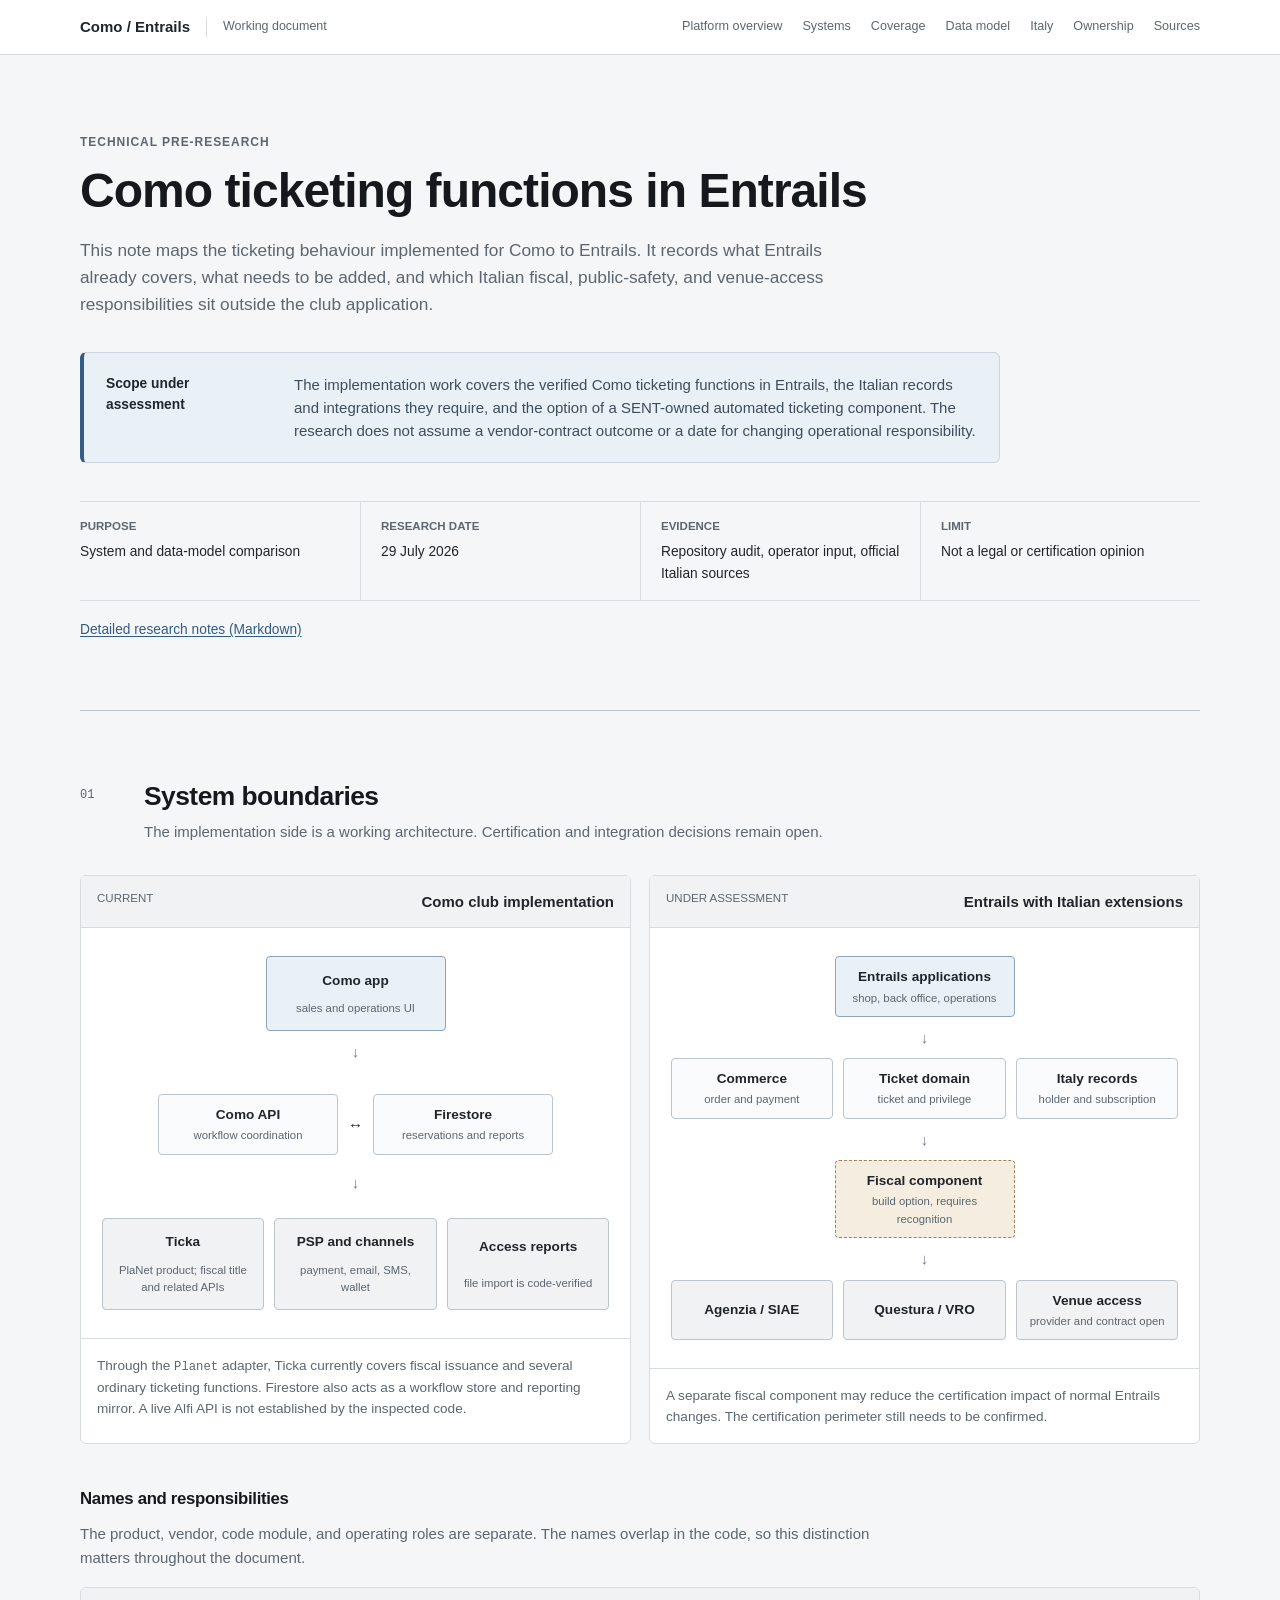
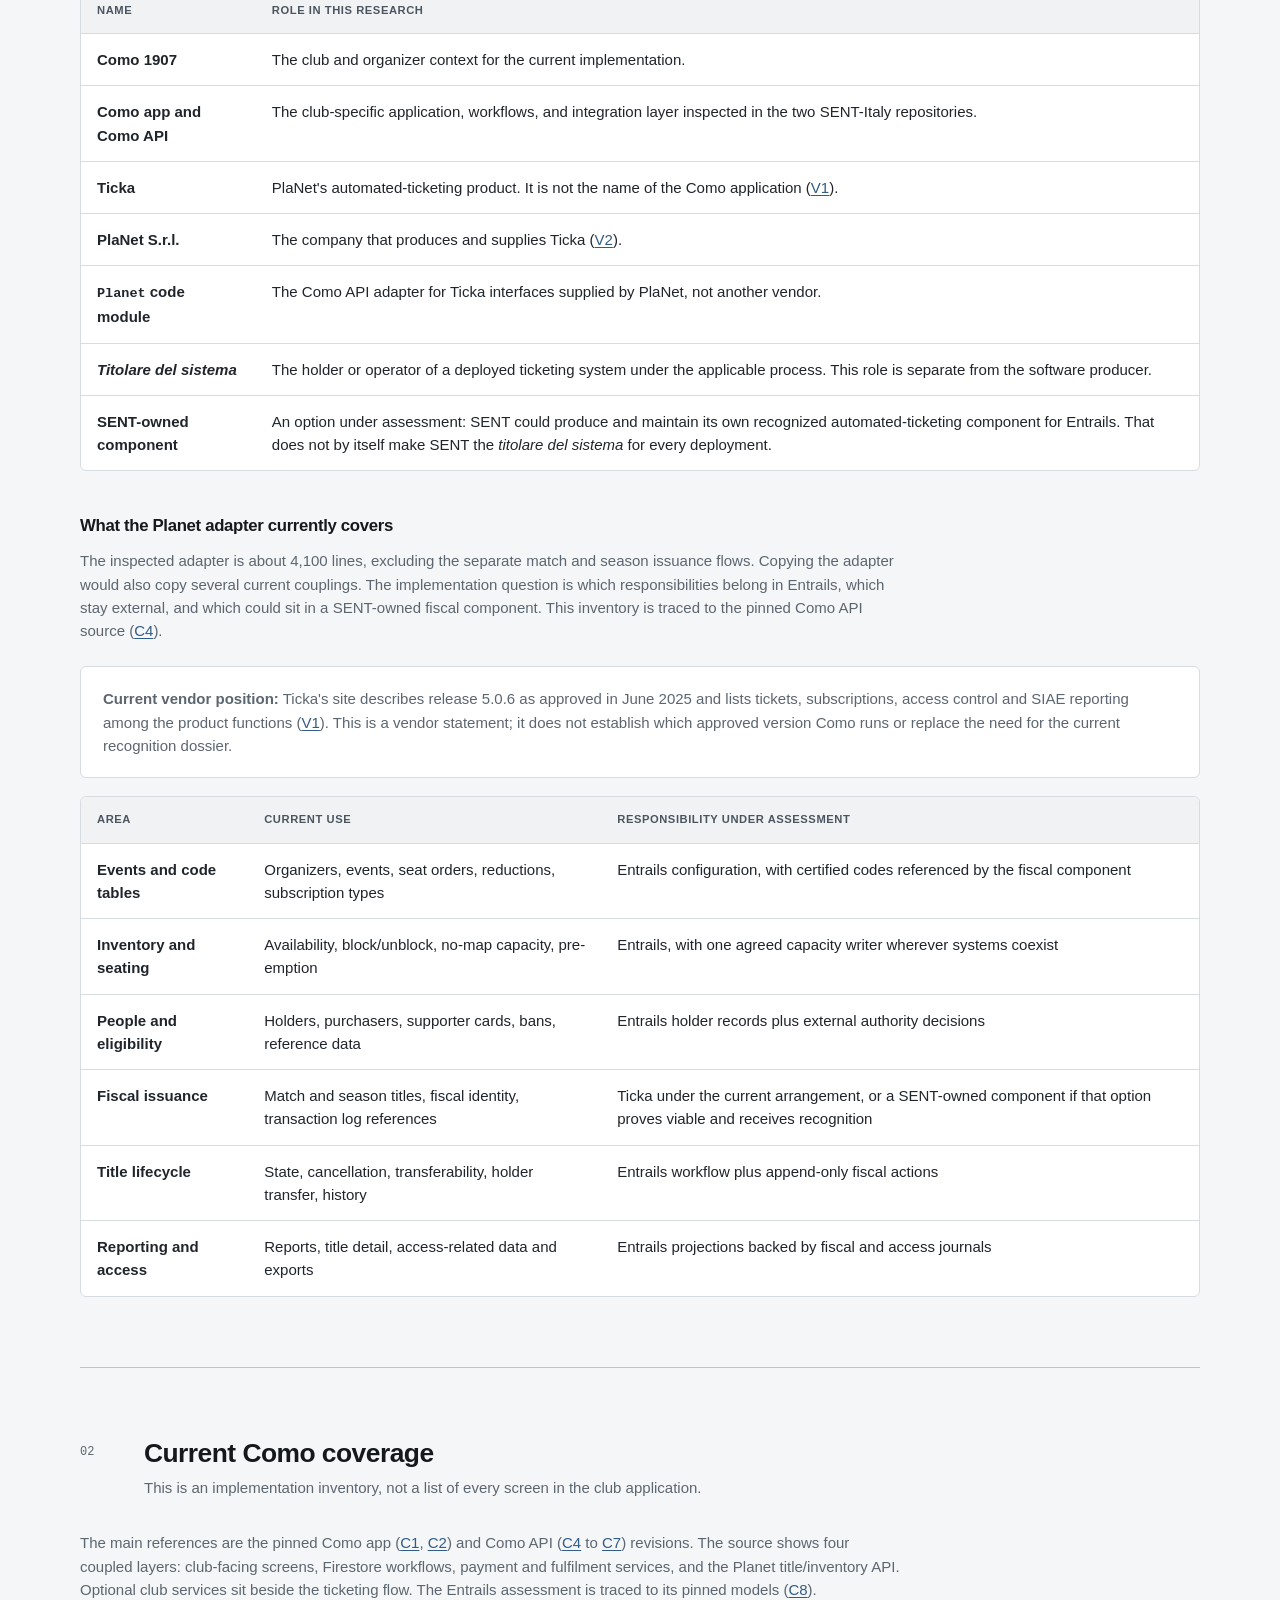
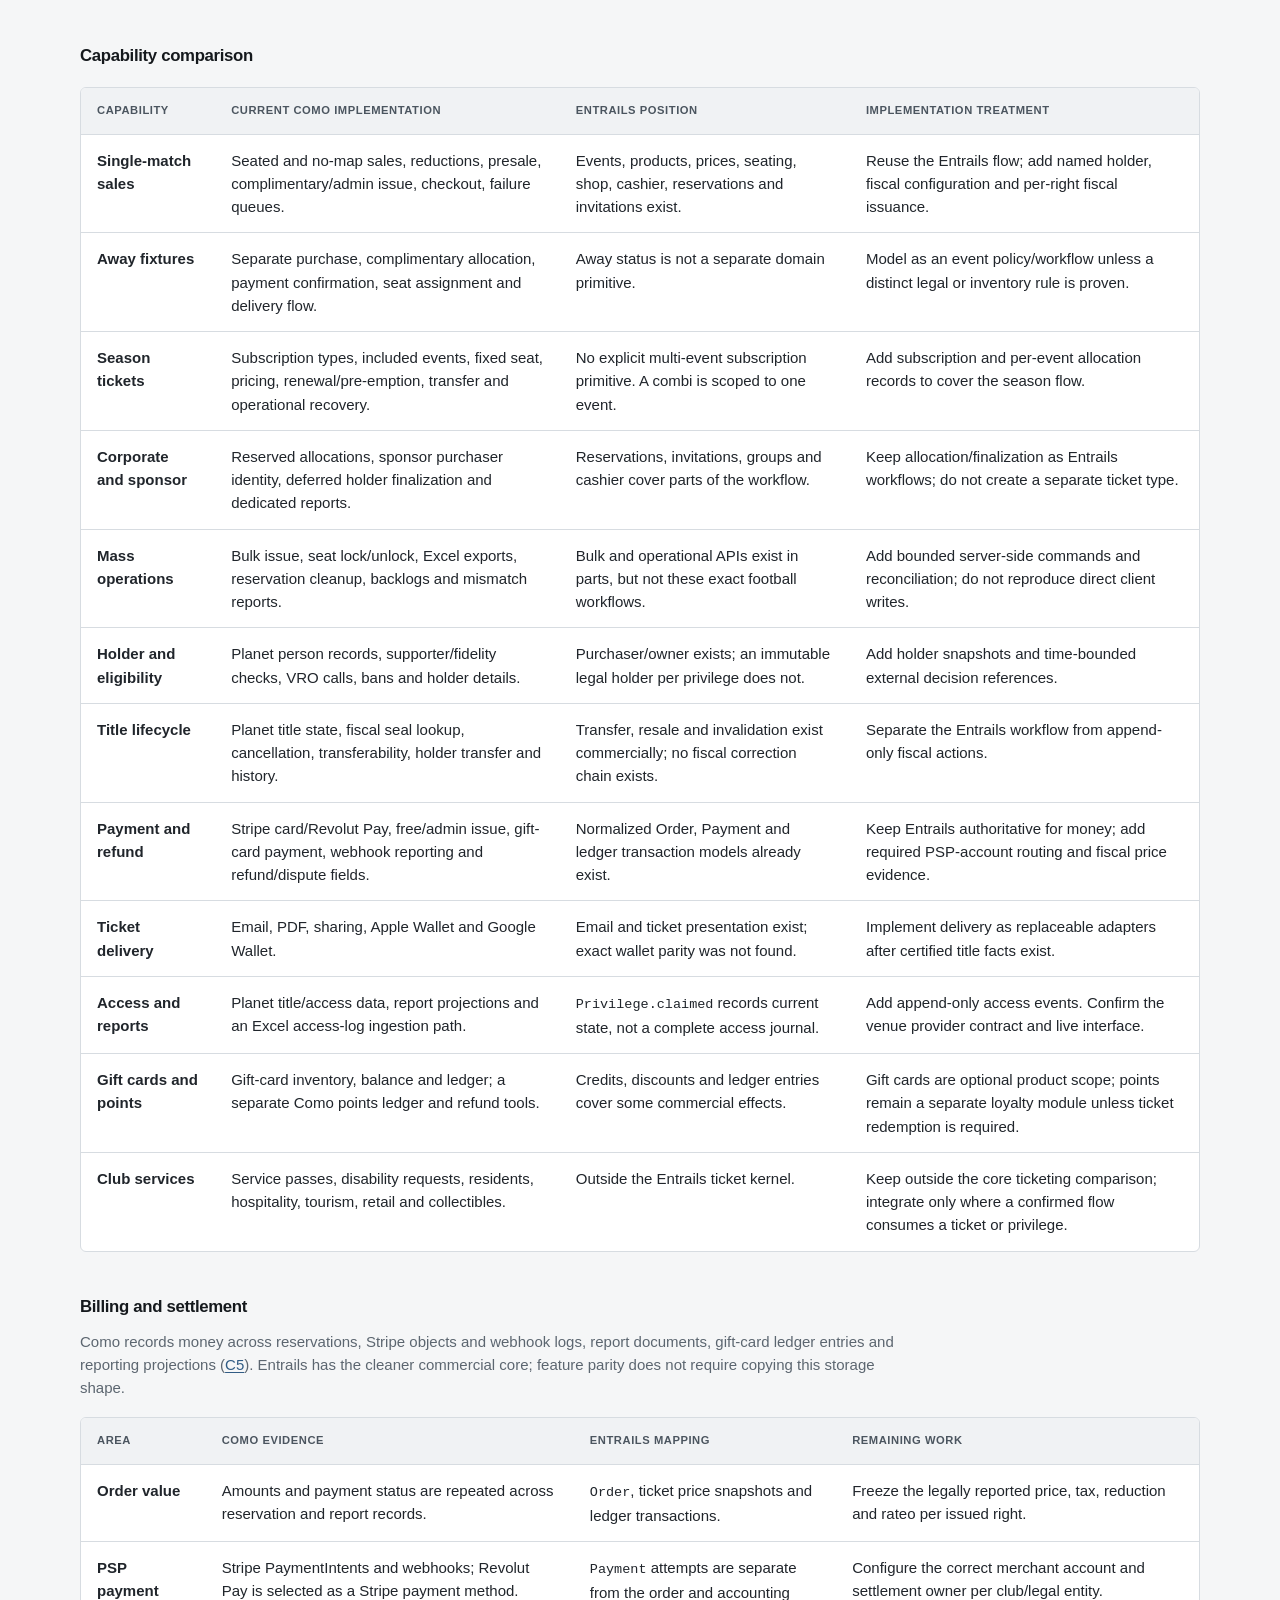
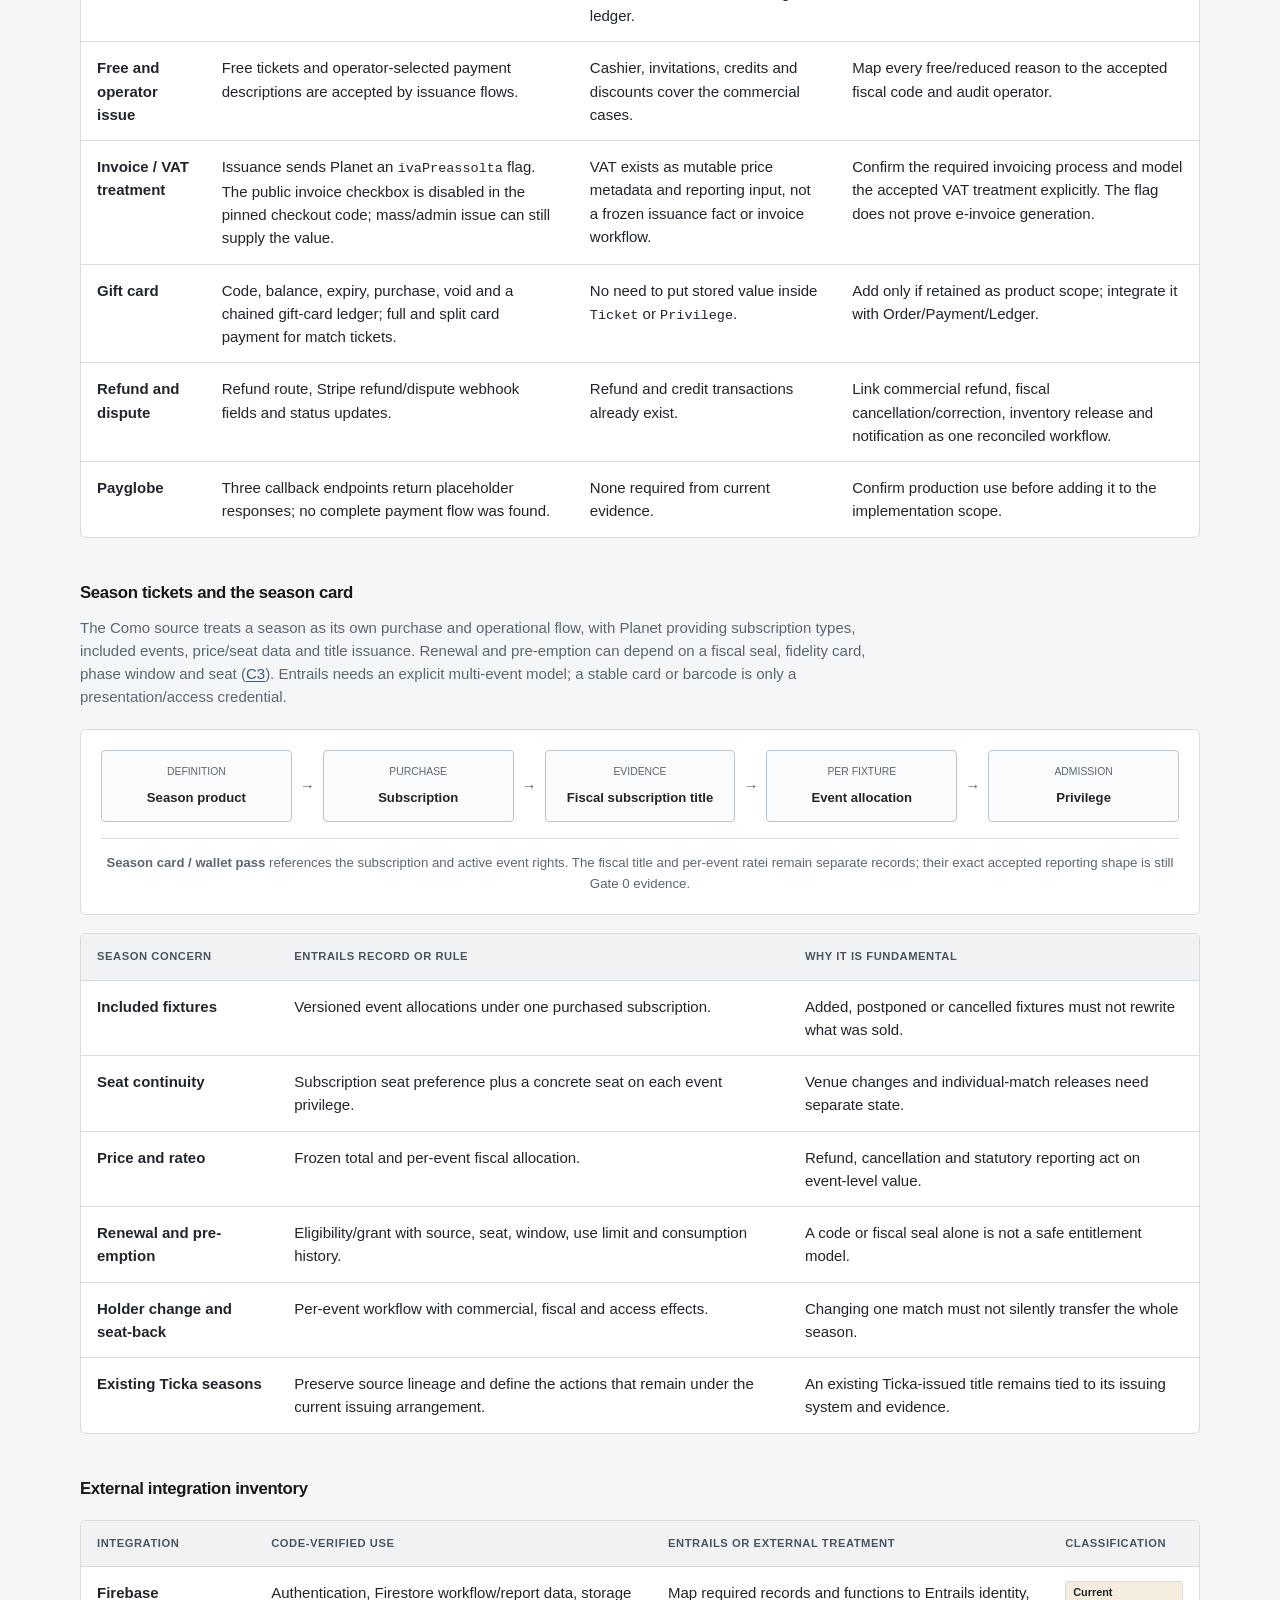
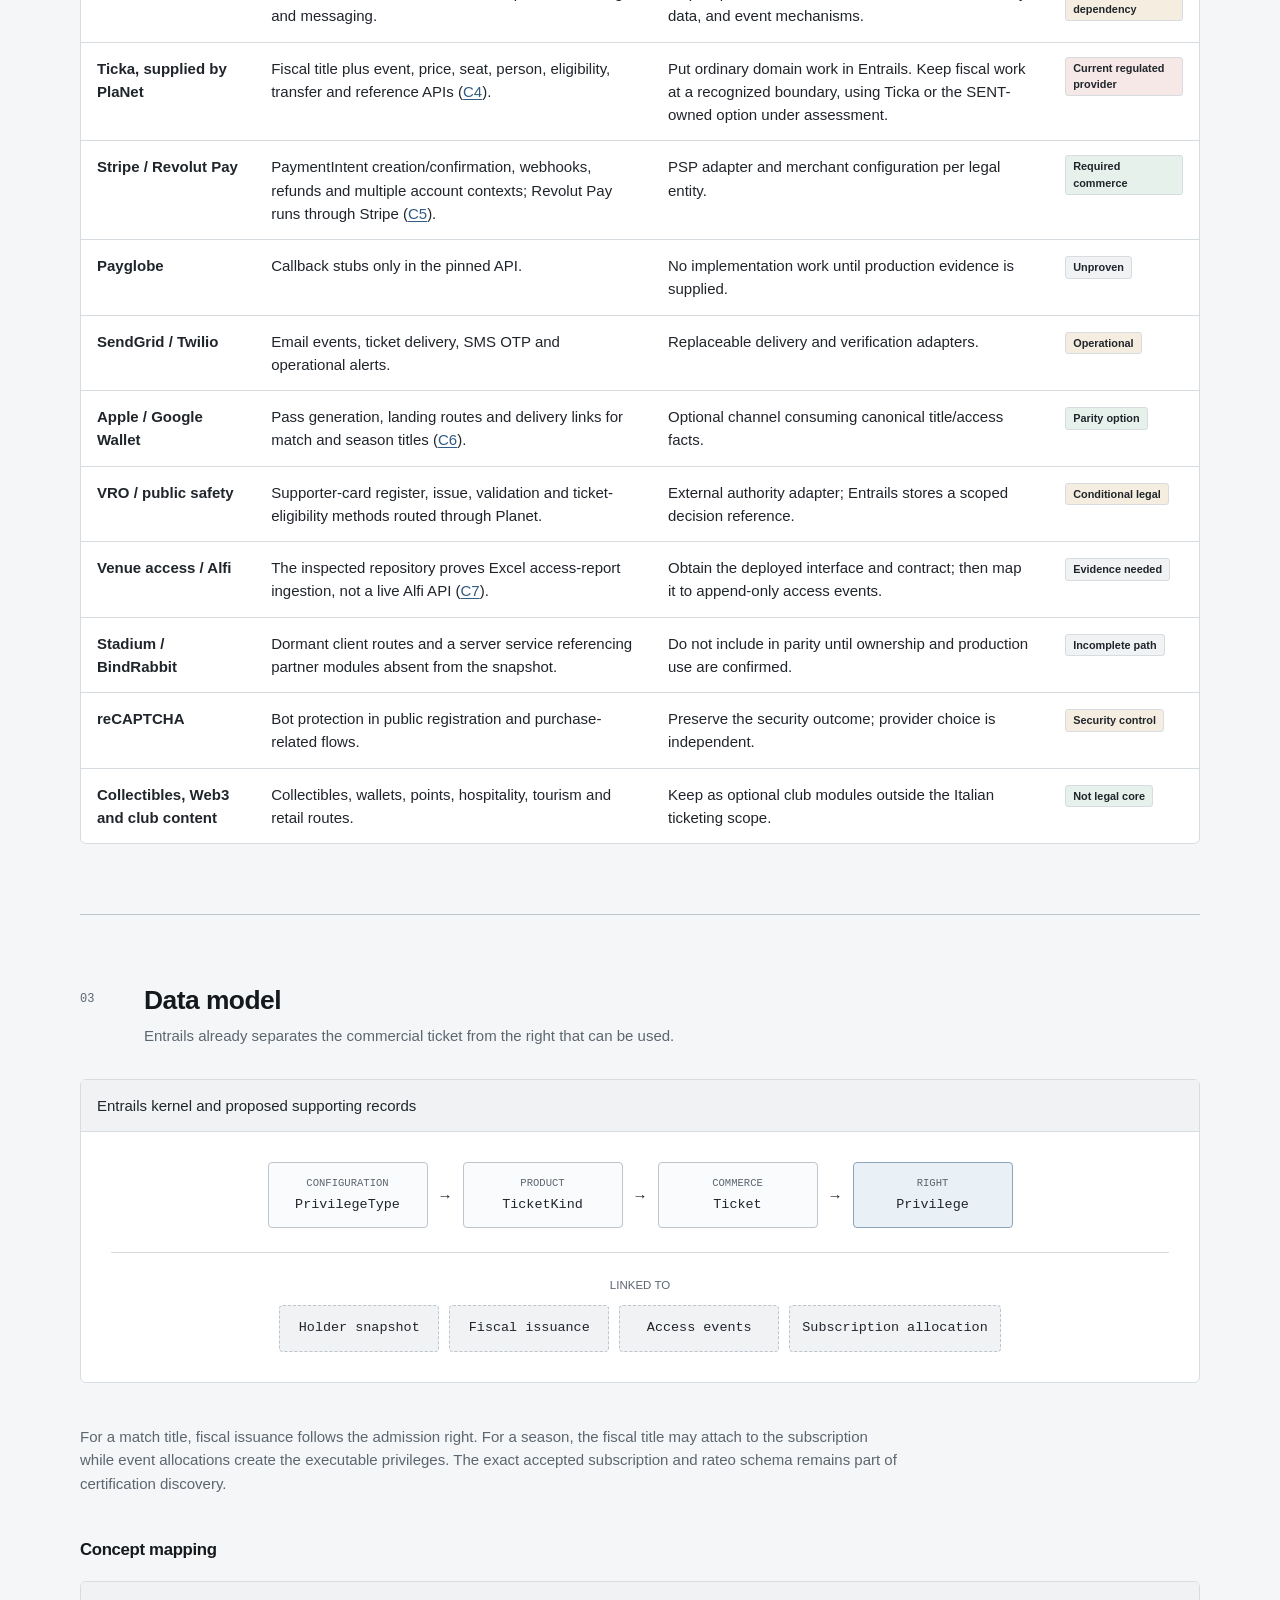
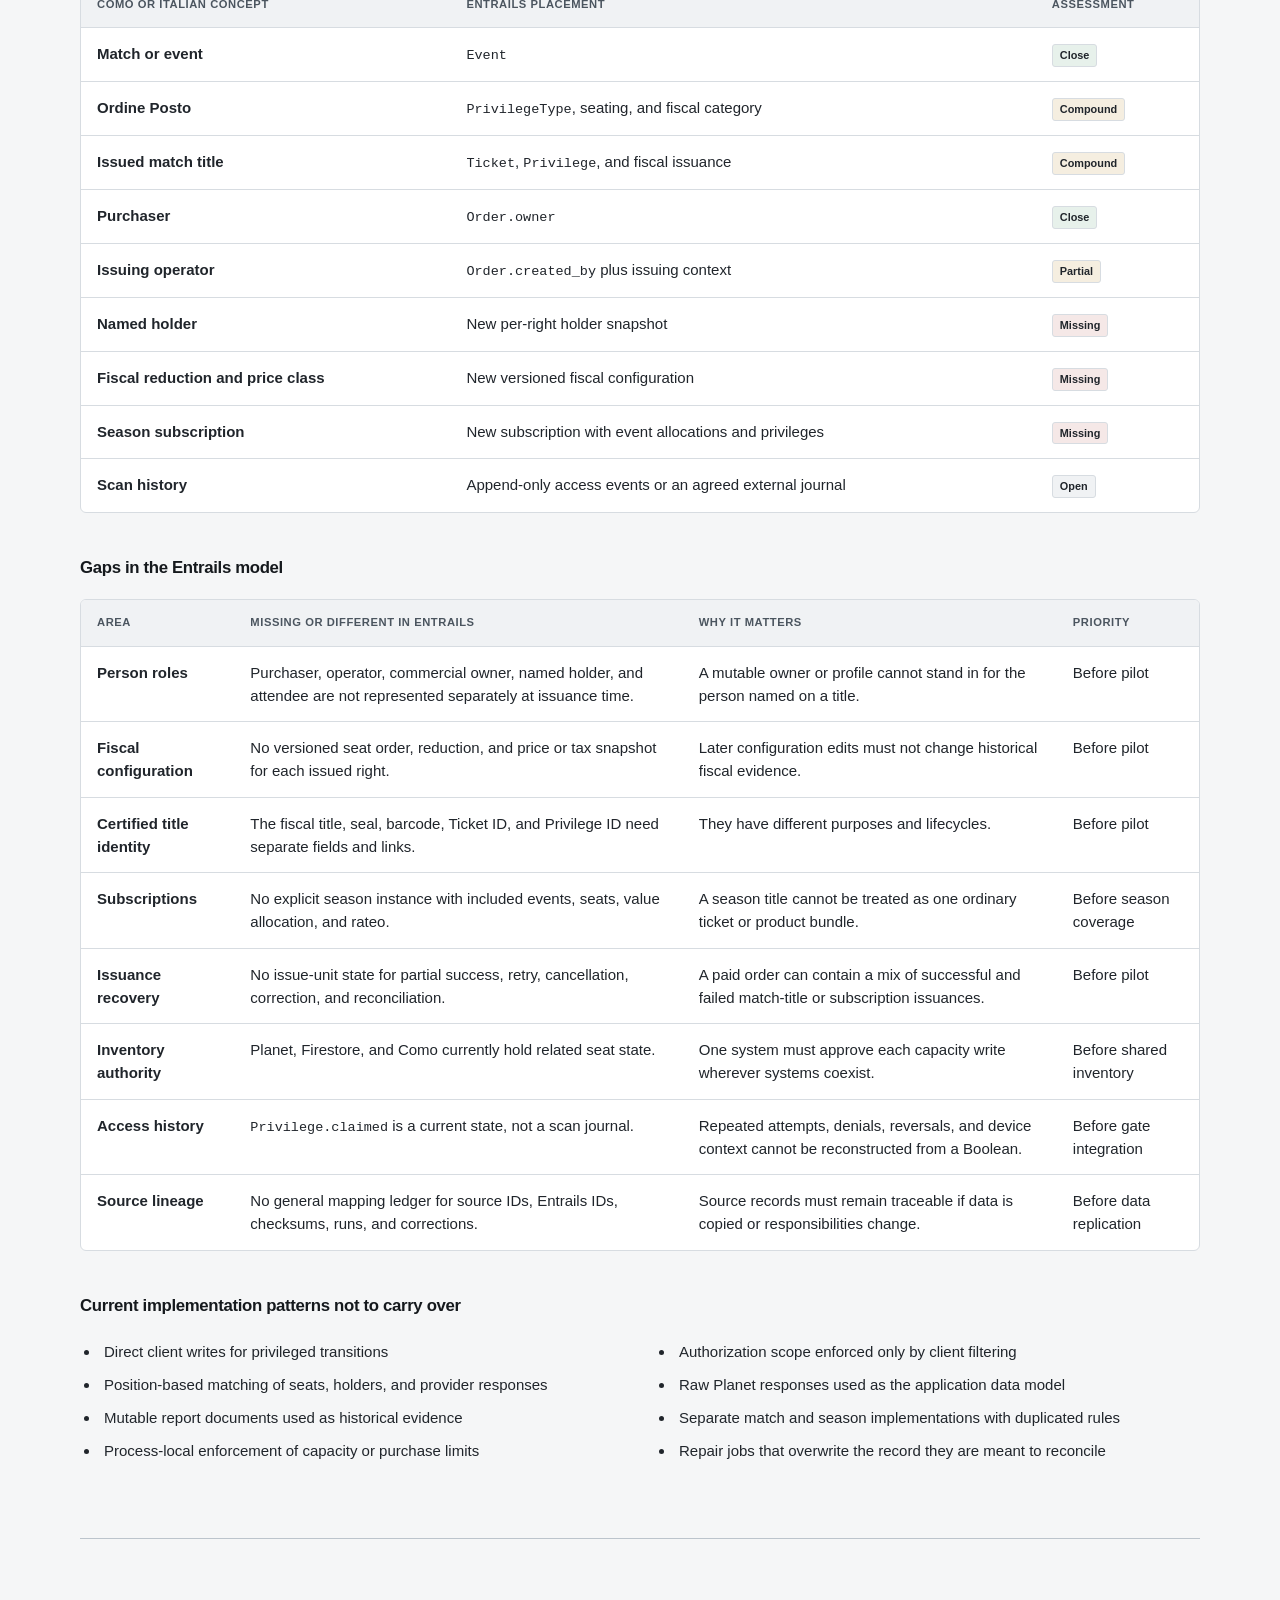
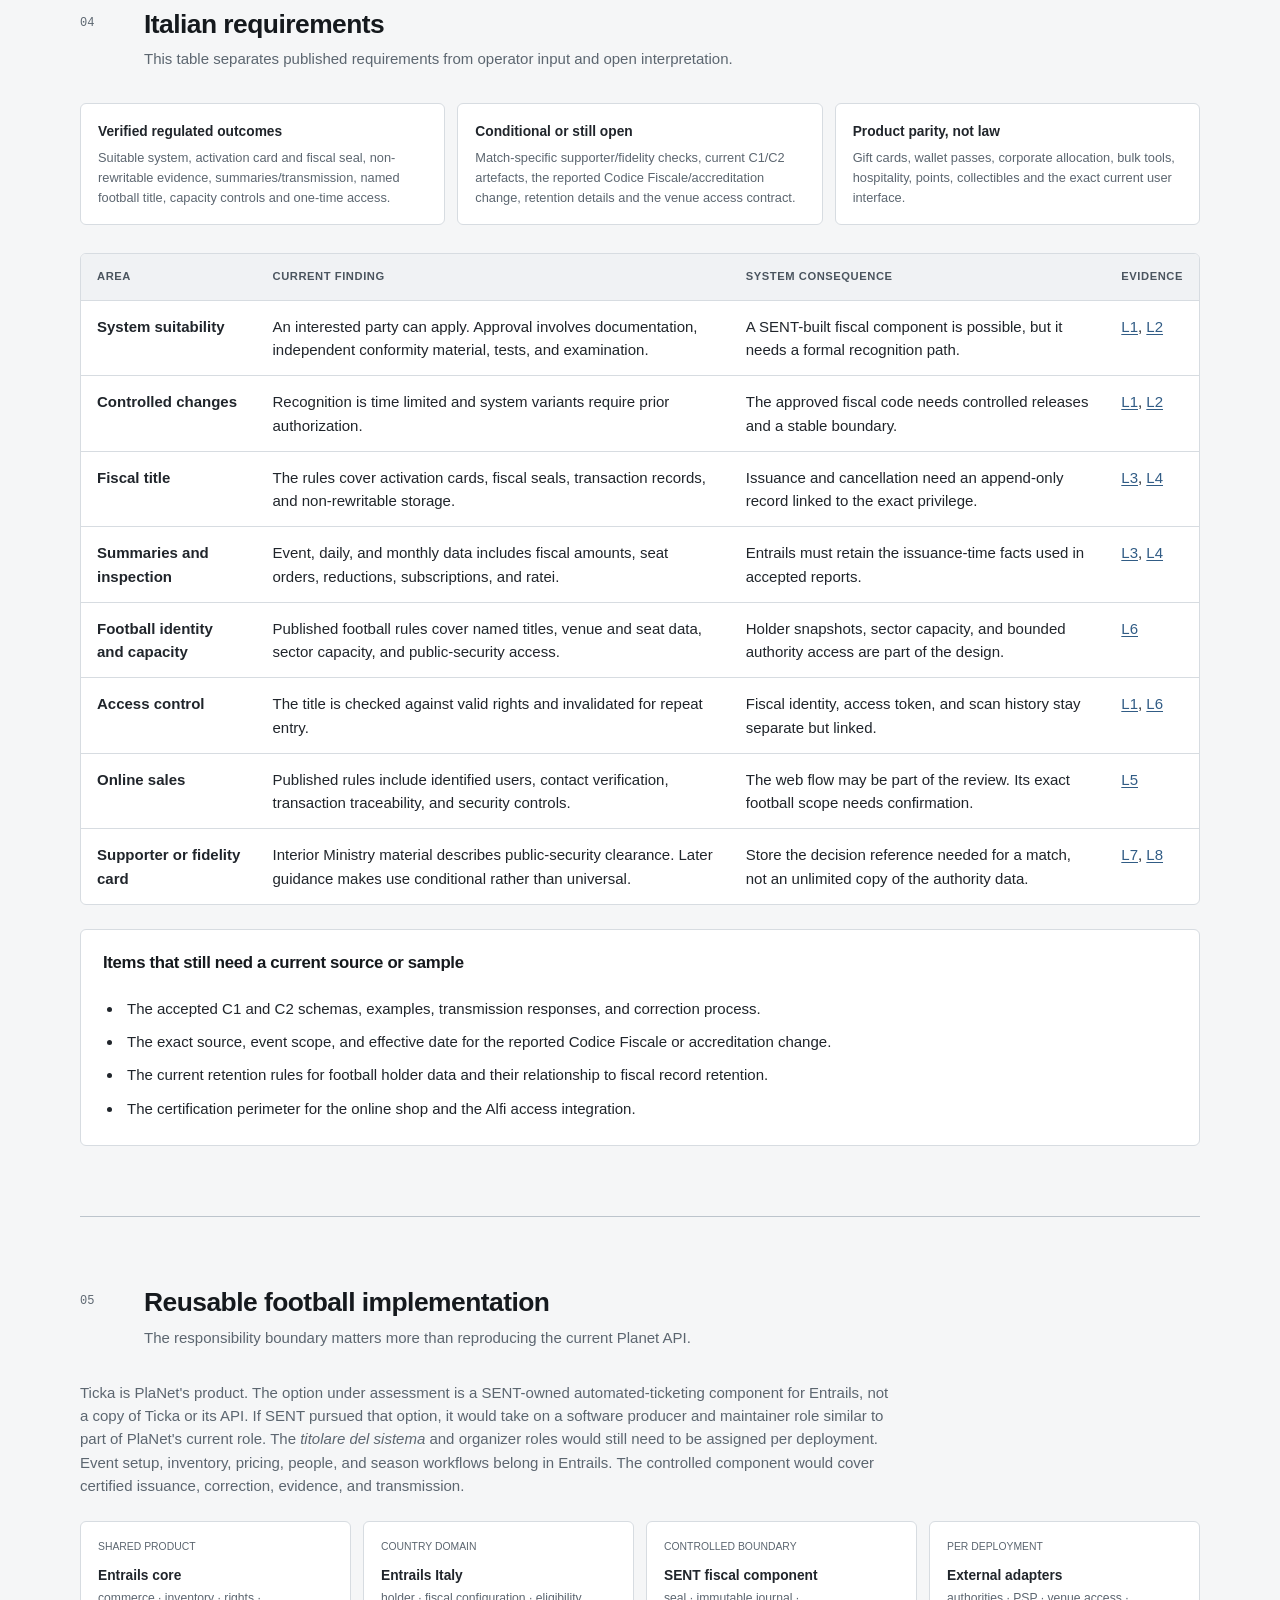
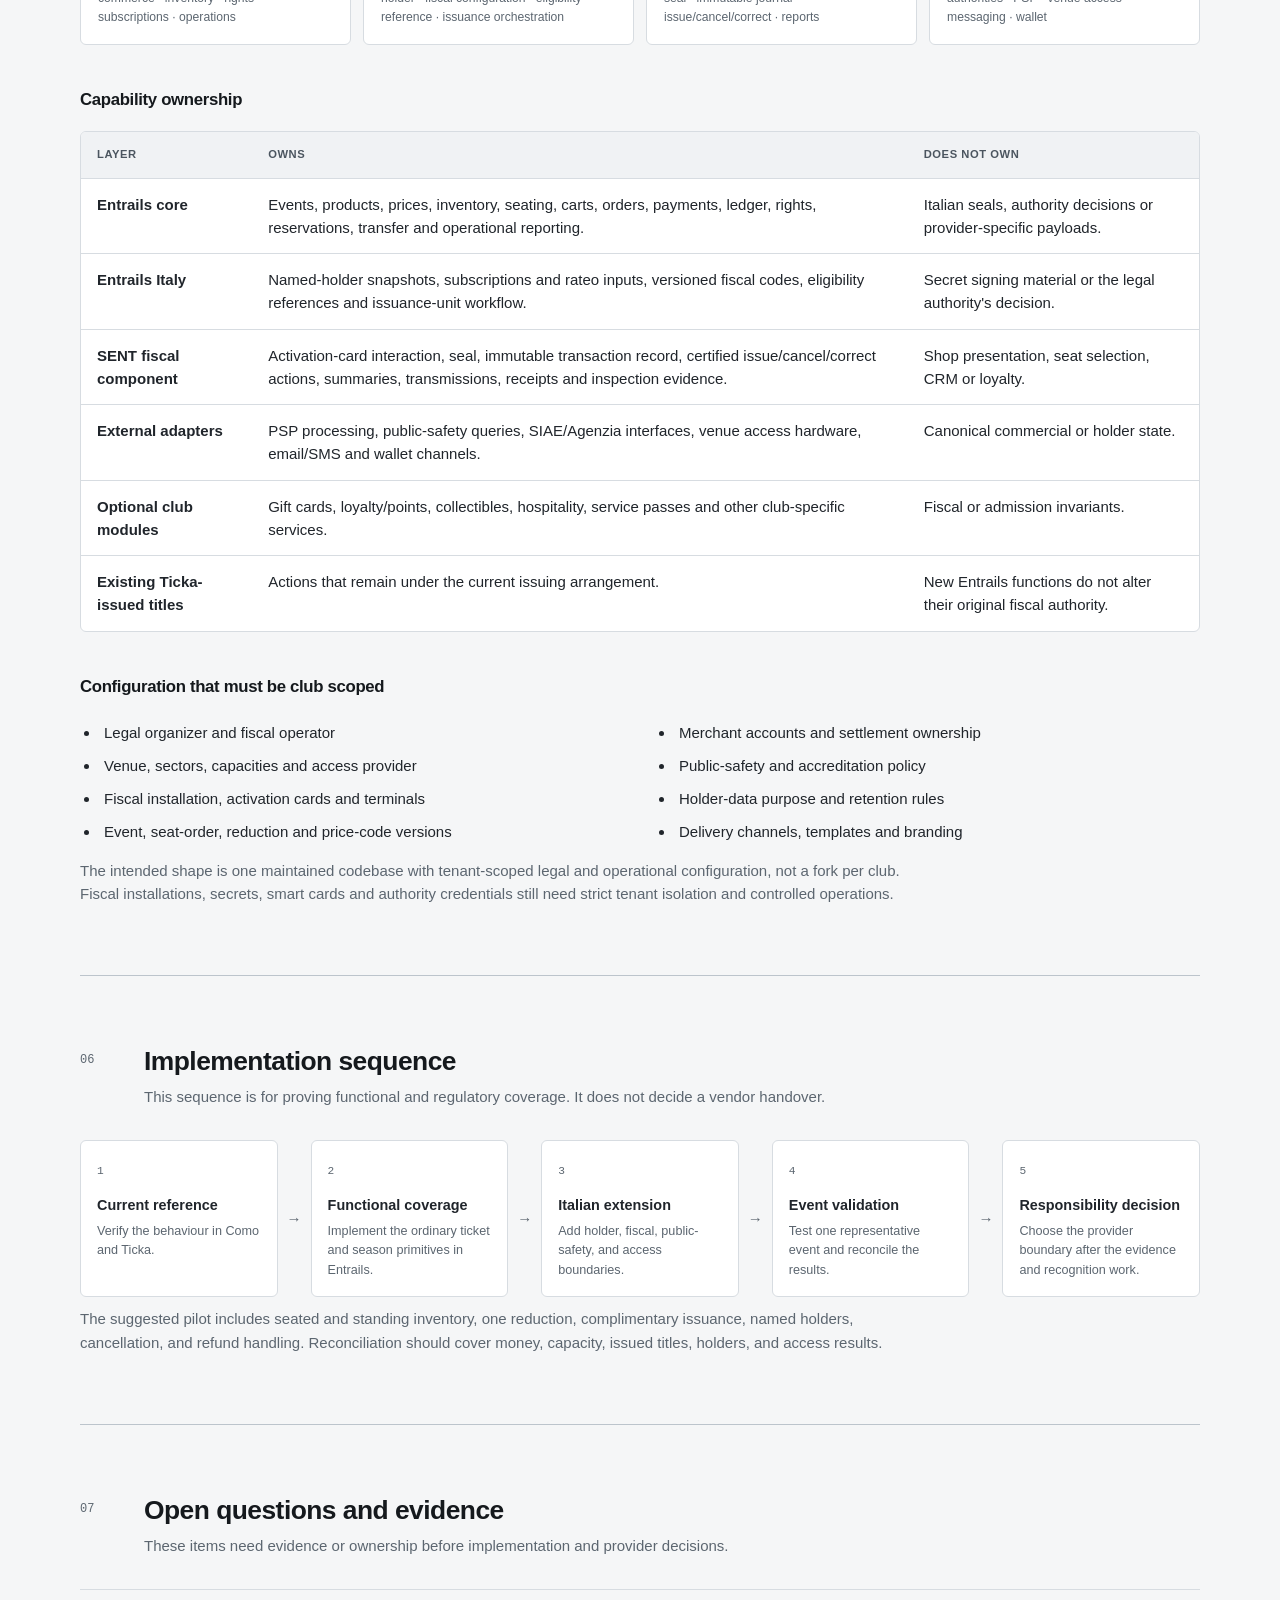
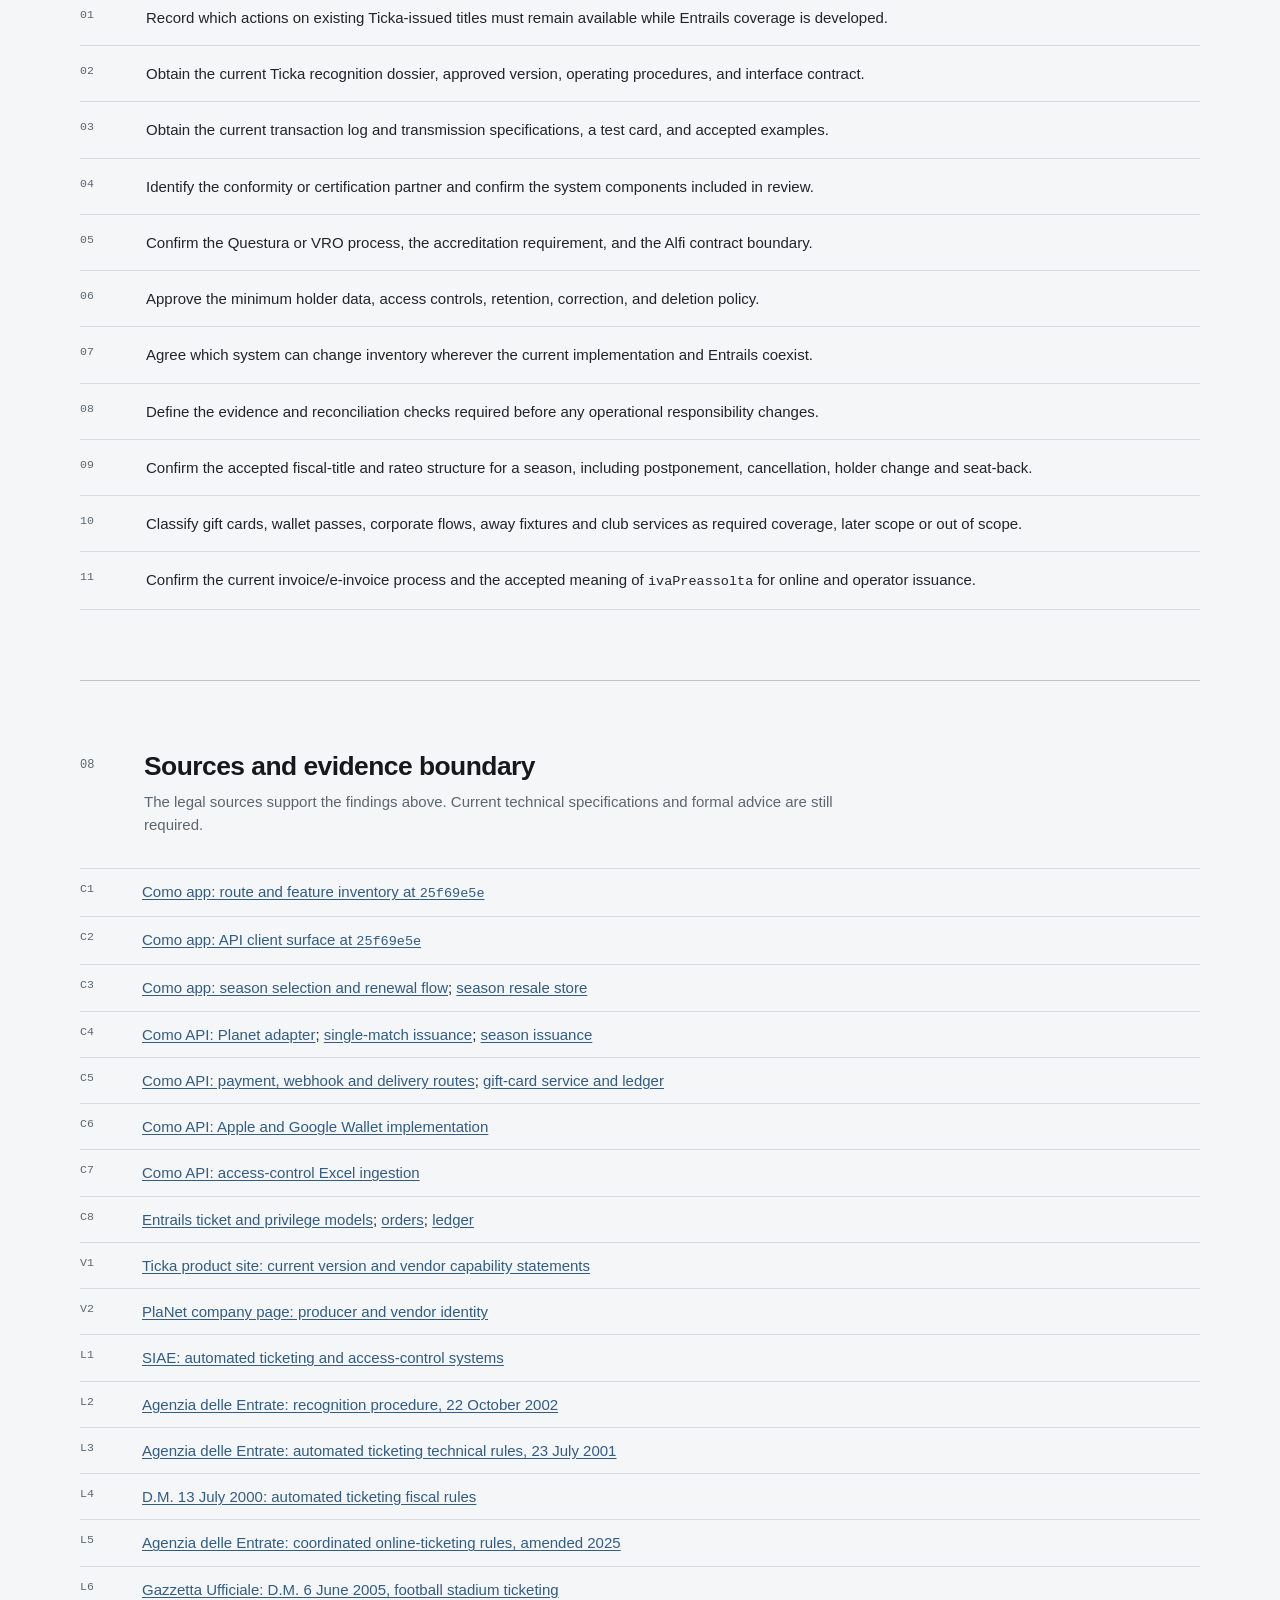
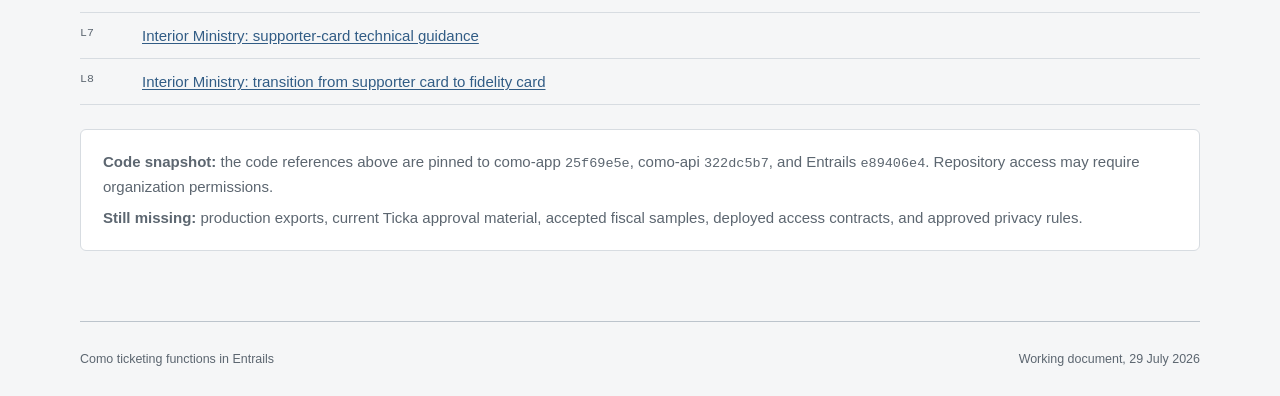
==== commit 2d9601f5: "Add Entrails platform overview" ====
--- a/index.html
+++ b/index.html
@@ -20,6 +20,7 @@
         <a class="document-name" href="#top">Como / Entrails</a>
         <span class="document-state">Working document</span>
         <nav aria-label="Document sections">
+          <a href="platform/">Platform overview</a>
           <a href="#systems">Systems</a>
           <a href="#coverage">Coverage</a>
           <a href="#data">Data model</a>
--- a/styles.css
+++ b/styles.css
@@ -261,6 +261,48 @@
 .evidence-note { color: var(--muted); }
 .evidence-note p + p { margin-top: 8px; }
 
+.compact-diagram { min-height: 500px; }
+.scale-grid { margin-bottom: 24px; }
+
+.brand-system {
+  display: grid;
+  justify-items: center;
+  gap: 10px;
+  padding: 26px;
+  border: 1px solid var(--line);
+  border-radius: var(--radius);
+  background: var(--surface);
+}
+.brand-system > i { color: var(--muted); font-size: .72rem; font-style: normal; }
+.brand-layer {
+  width: min(560px, 100%);
+  padding: 15px 18px;
+  border: 1px solid var(--line-strong);
+  border-radius: 4px;
+  background: #fafbfc;
+  text-align: center;
+}
+.brand-layer.primary { border-color: #8ca5bb; background: var(--blue-muted); }
+.brand-layer small, .brand-layer span, .brand-card span { display: block; }
+.brand-layer small { margin-bottom: 5px; color: var(--muted); font-size: .65rem; text-transform: uppercase; }
+.brand-layer span, .brand-card span { margin-top: 4px; color: var(--muted); font-size: .76rem; }
+.brand-code-row, .brand-grid { display: grid; width: 100%; gap: 12px; }
+.brand-code-row { grid-template-columns: 1fr 1fr; }
+.brand-code-row .brand-layer { width: auto; }
+.brand-grid { grid-template-columns: repeat(4, 1fr); }
+.brand-card {
+  padding: 16px;
+  border: 1px solid var(--line);
+  border-top-width: 5px;
+  border-radius: 4px;
+  background: #fafbfc;
+  text-align: center;
+}
+.brand-card.brand-one { border-top-color: #315c85; }
+.brand-card.brand-two { border-top-color: #3f8064; }
+.brand-card.brand-three { border-top-color: #a16c32; }
+.brand-card.brand-four { border-top-color: #745f8b; }
+
 footer {
   display: flex;
   justify-content: space-between;
@@ -285,6 +327,7 @@
   .evidence-boundaries { grid-template-columns: 1fr; }
   .phase-flow { grid-template-columns: 1fr; }
   .phase-flow i { transform: rotate(90deg); }
+  .brand-grid { grid-template-columns: repeat(2, 1fr); }
 }
 
 @media (max-width: 620px) {
@@ -299,14 +342,17 @@
   .section-header { grid-template-columns: 34px 1fr; gap: 10px; }
   .architecture-panel { min-width: 0; overflow: hidden; }
   .architecture-diagram { min-height: 370px; padding-inline: 12px; }
+  .compact-diagram { min-height: 0; }
+  .compact-diagram .diagram-row { flex-direction: column; }
   .diagram-node { width: 145px; }
   .diagram-row.three { gap: 5px; }
-  .diagram-row.three .diagram-node { padding: 5px; font-size: .69rem; }
+  .diagram-row.three .diagram-node { width: 100%; padding: 7px; font-size: .75rem; }
   .model-flow { padding: 18px; }
   .model-core { flex-direction: column; }
   .model-core > span { transform: rotate(90deg); }
   .model-node { width: 100%; min-width: 0; }
   .ownership-grid { grid-template-columns: 1fr; }
+  .brand-code-row, .brand-grid { grid-template-columns: 1fr; }
   .plain-list.columns { columns: 1; }
   footer { flex-direction: column; }
 }
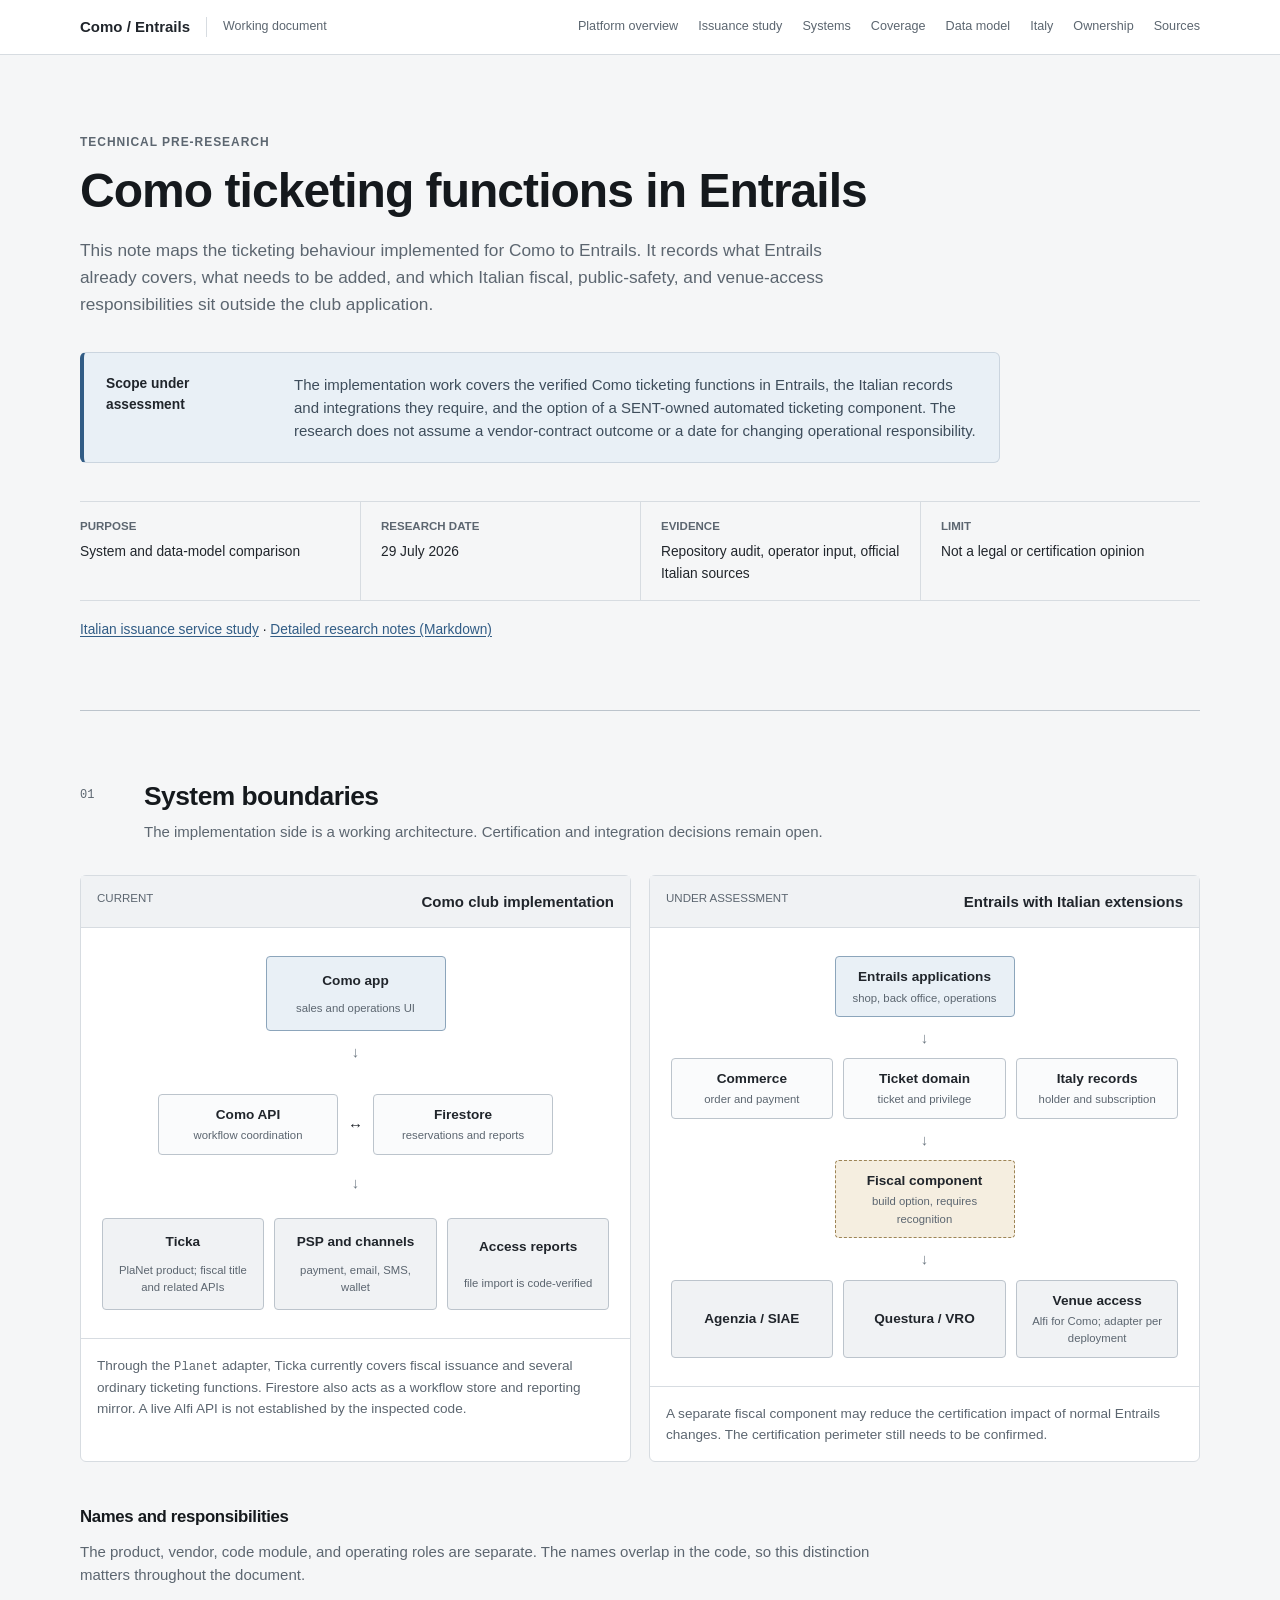
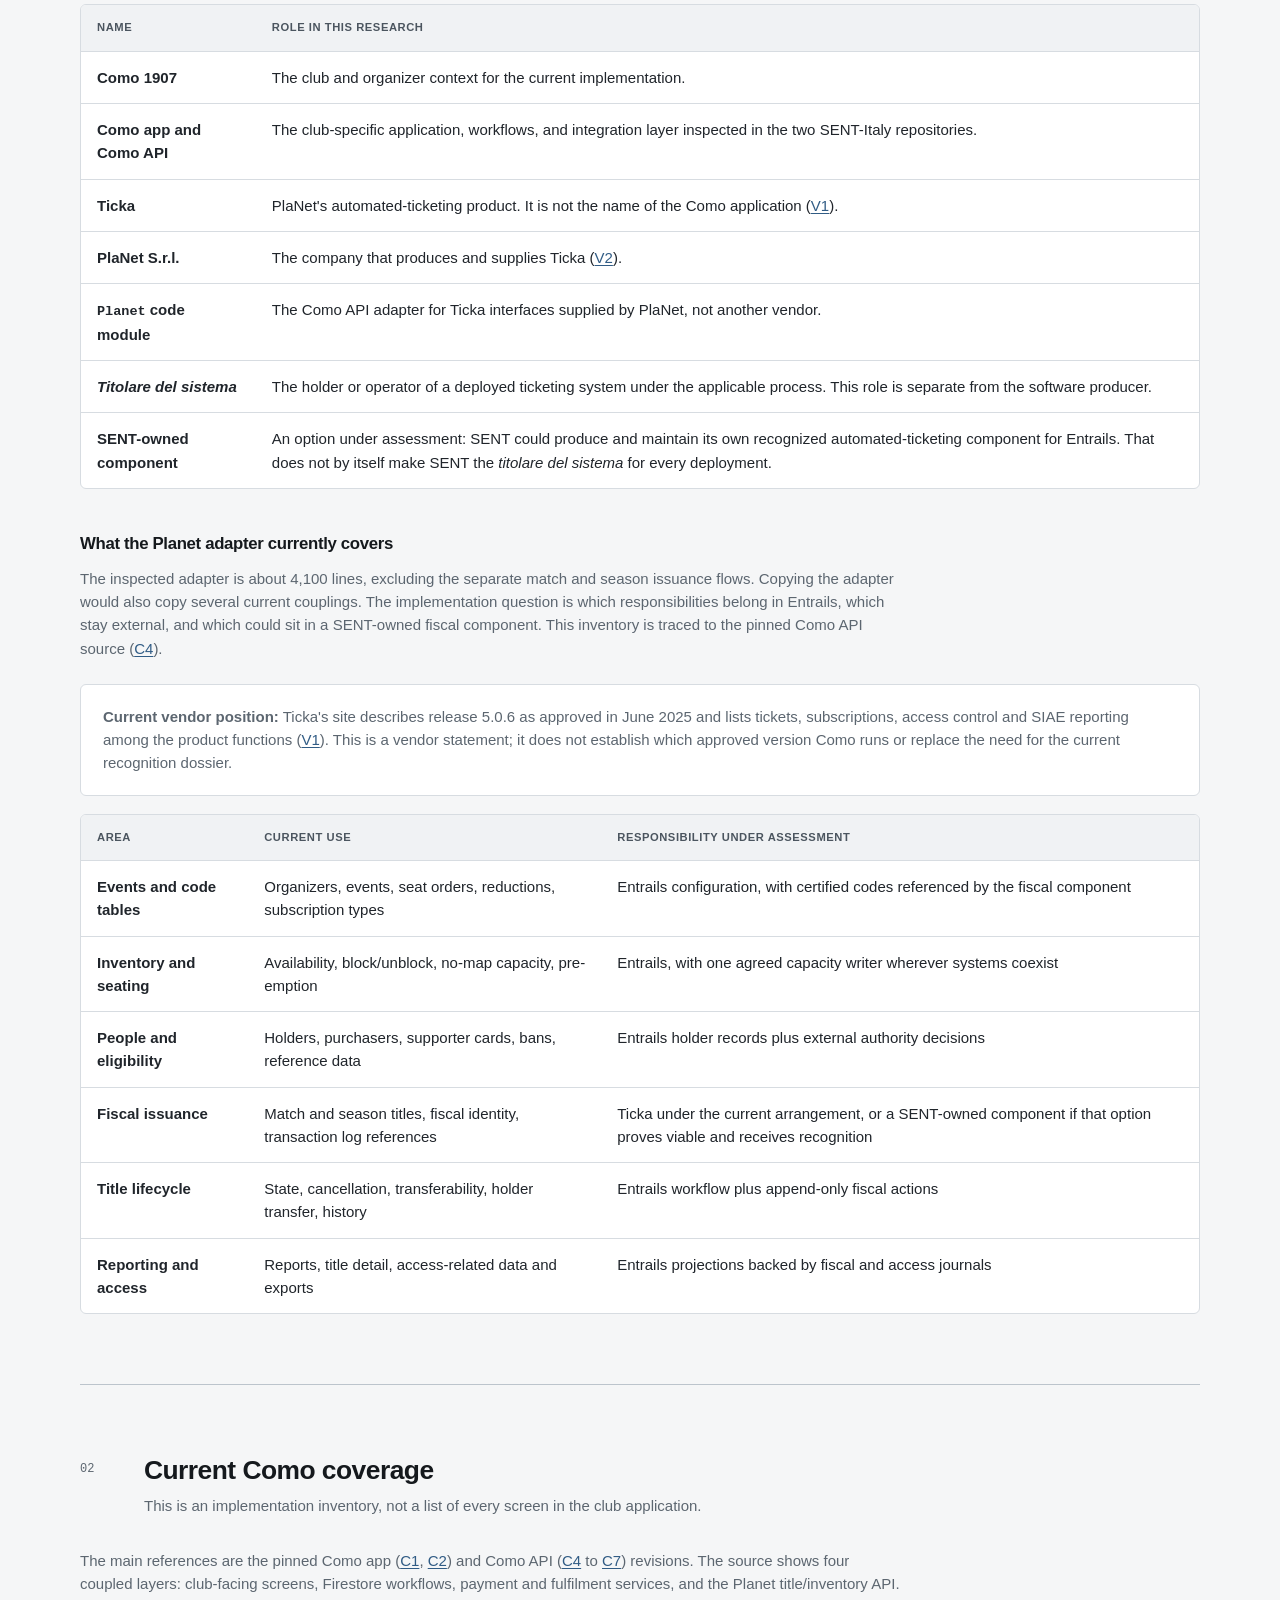
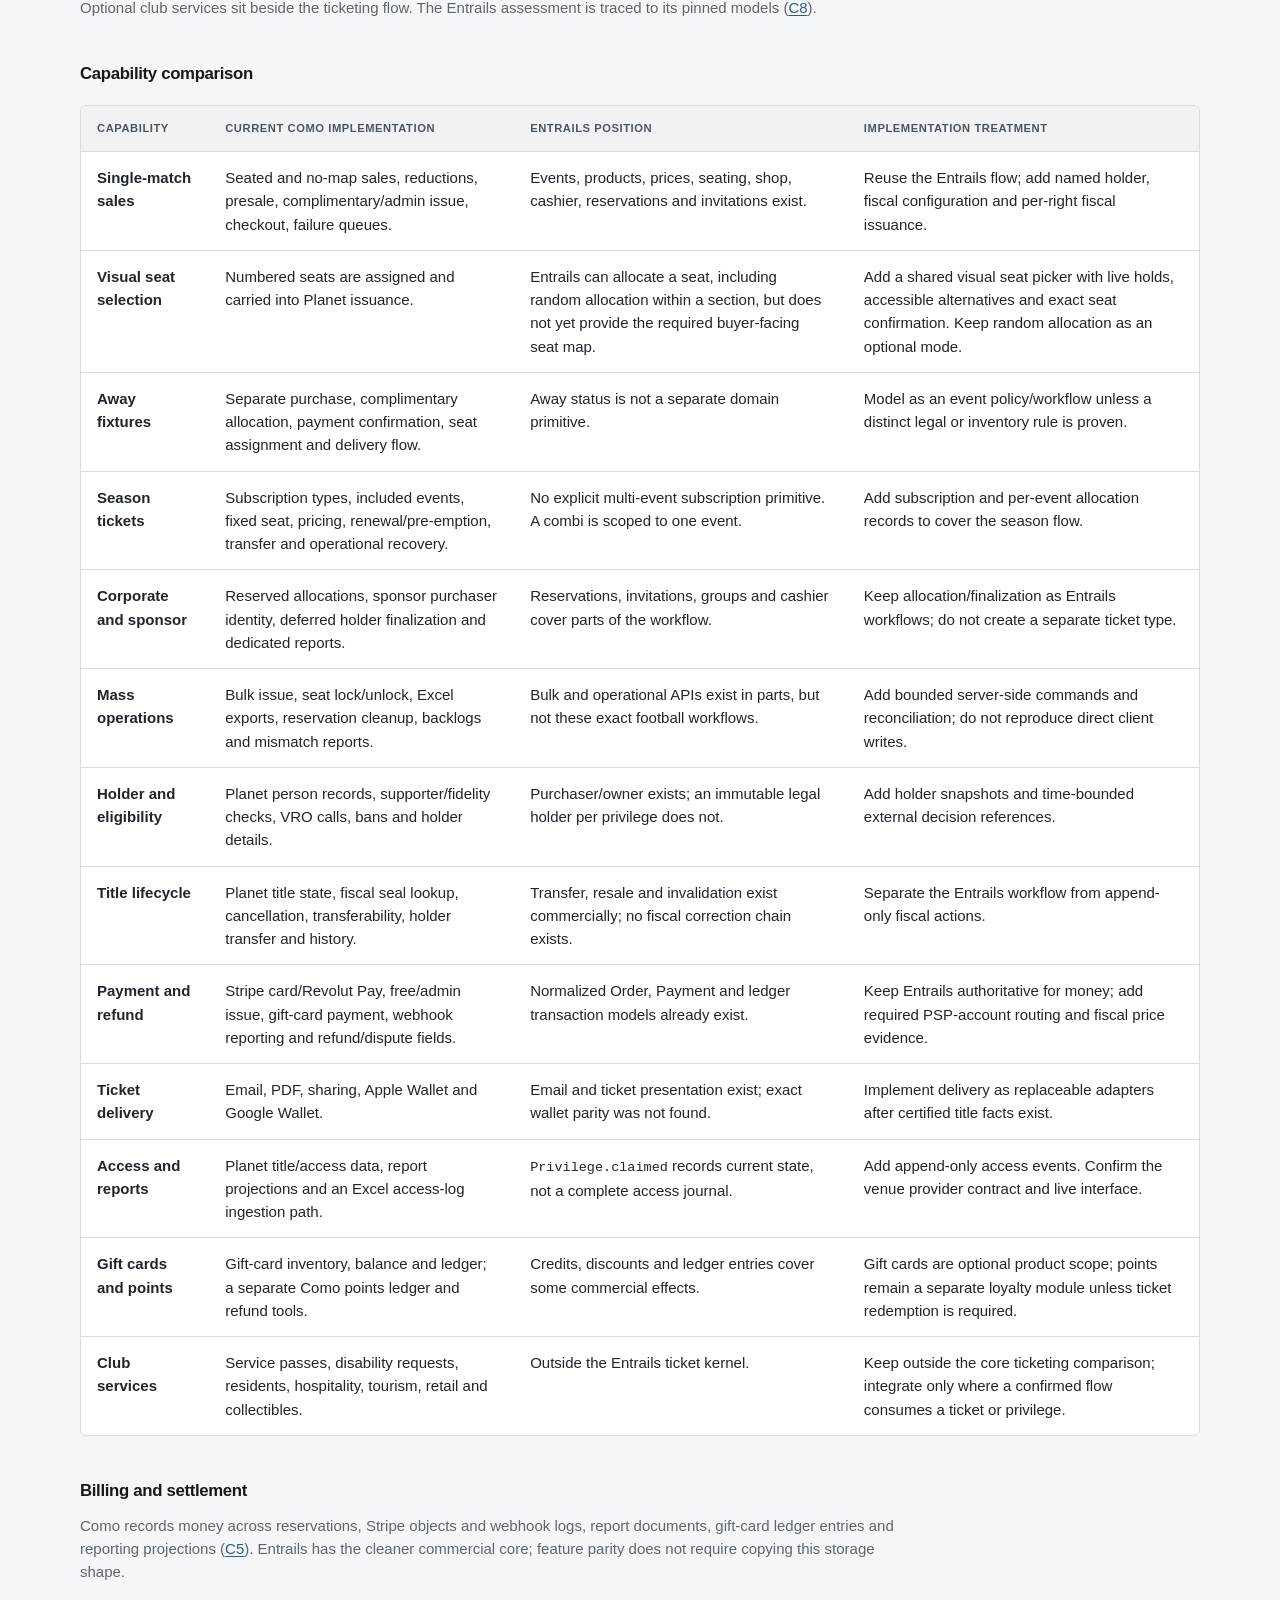
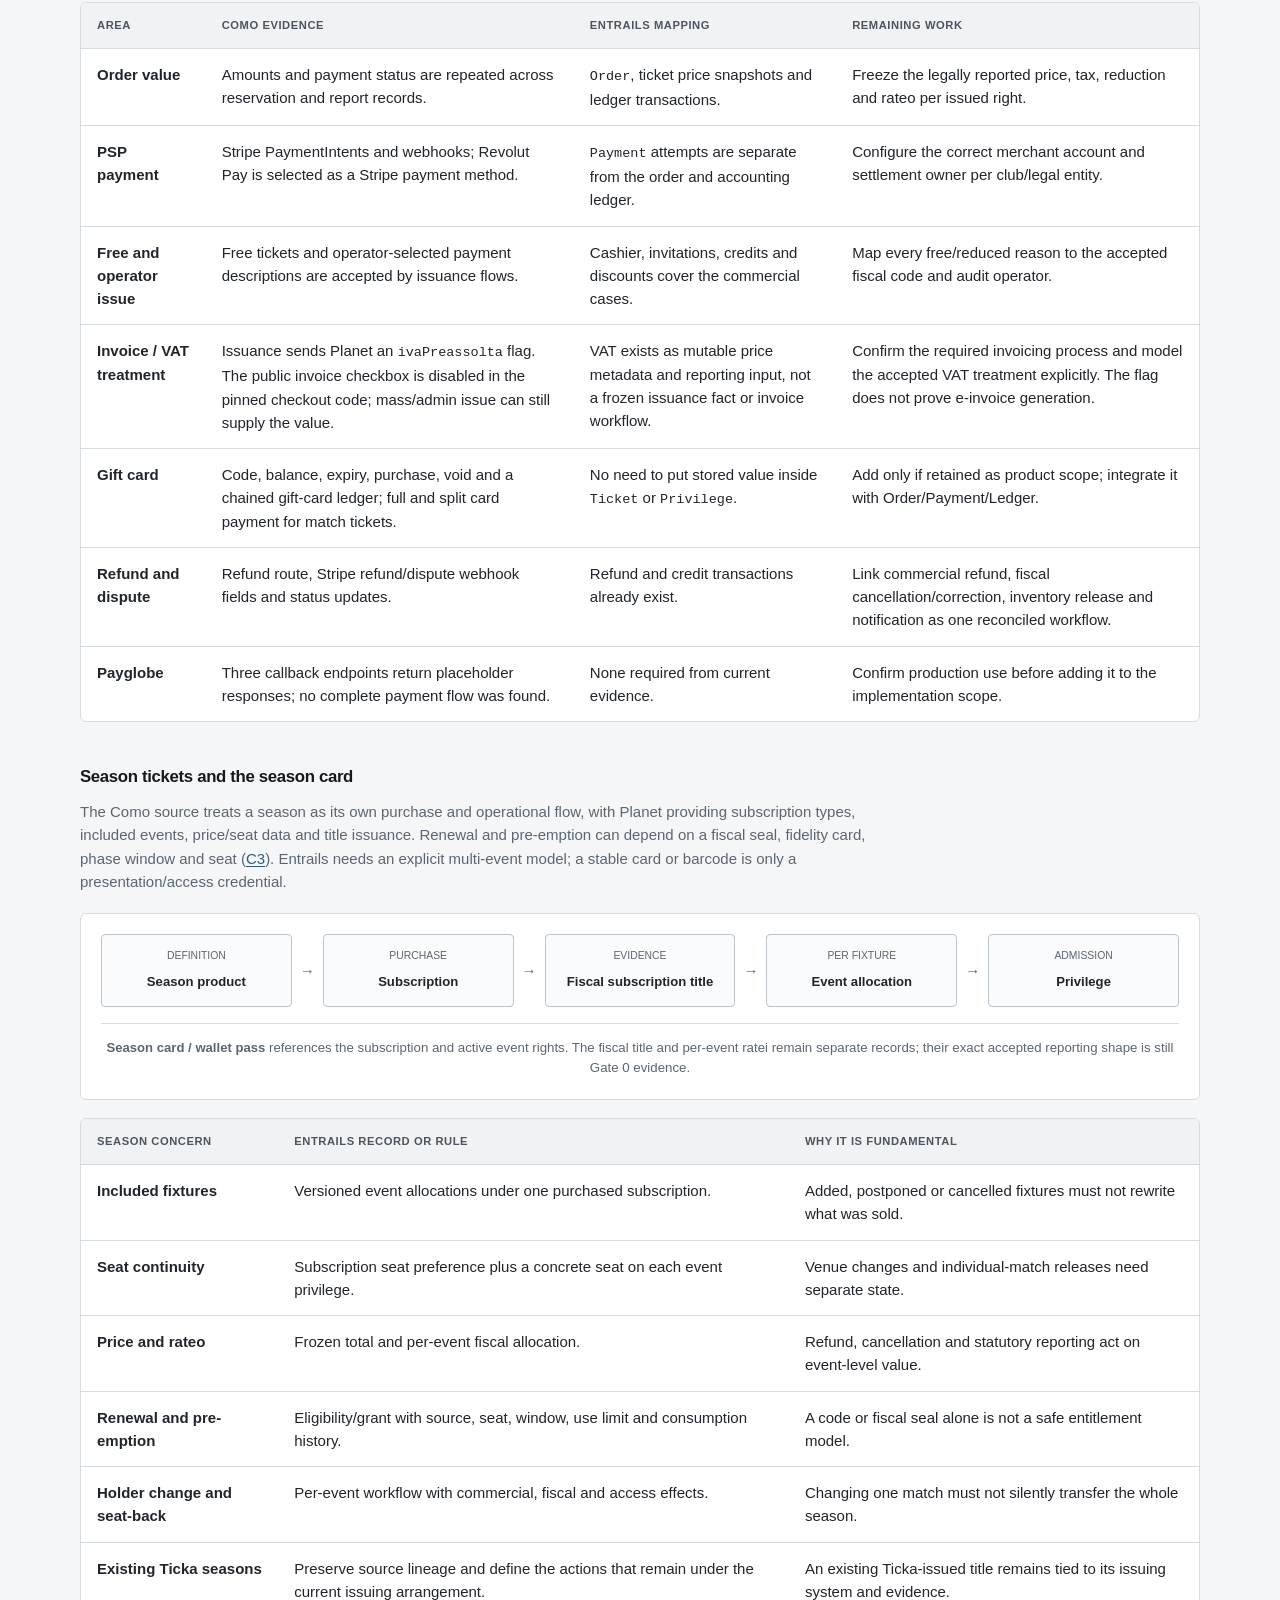
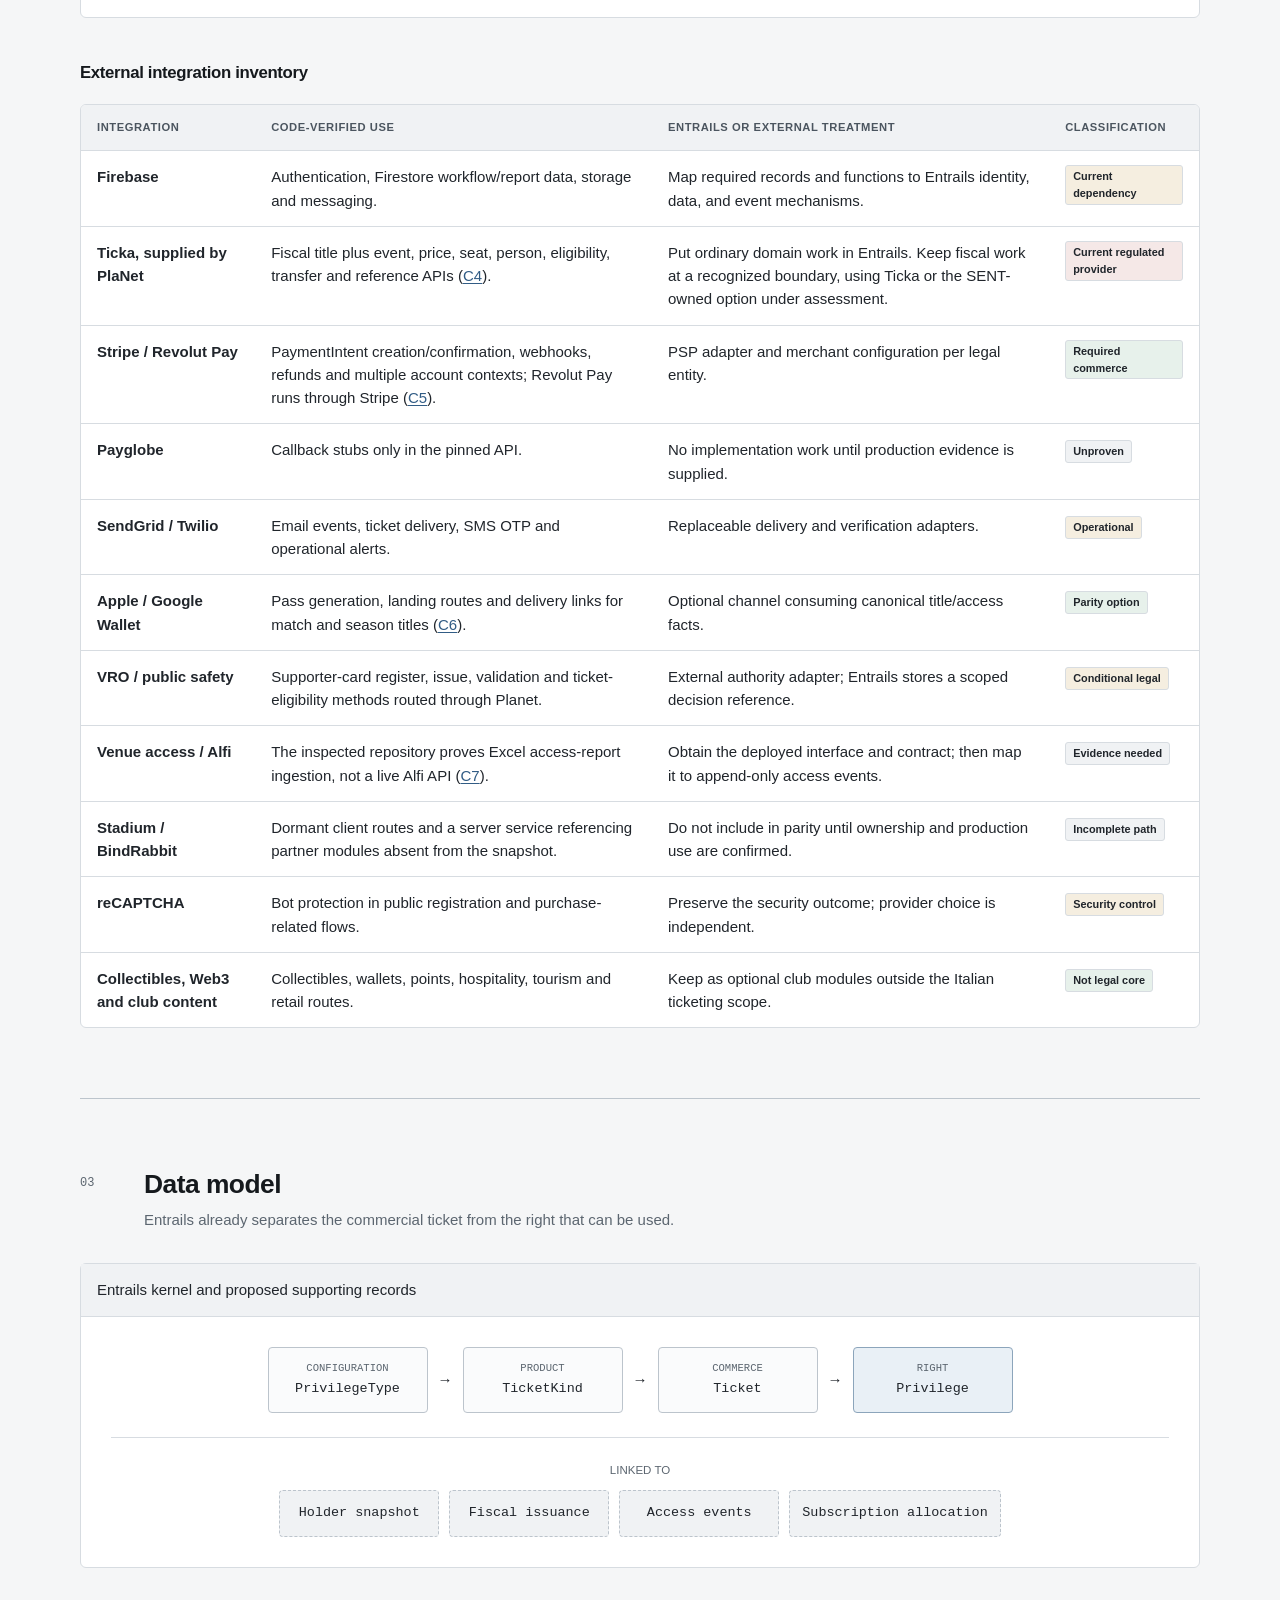
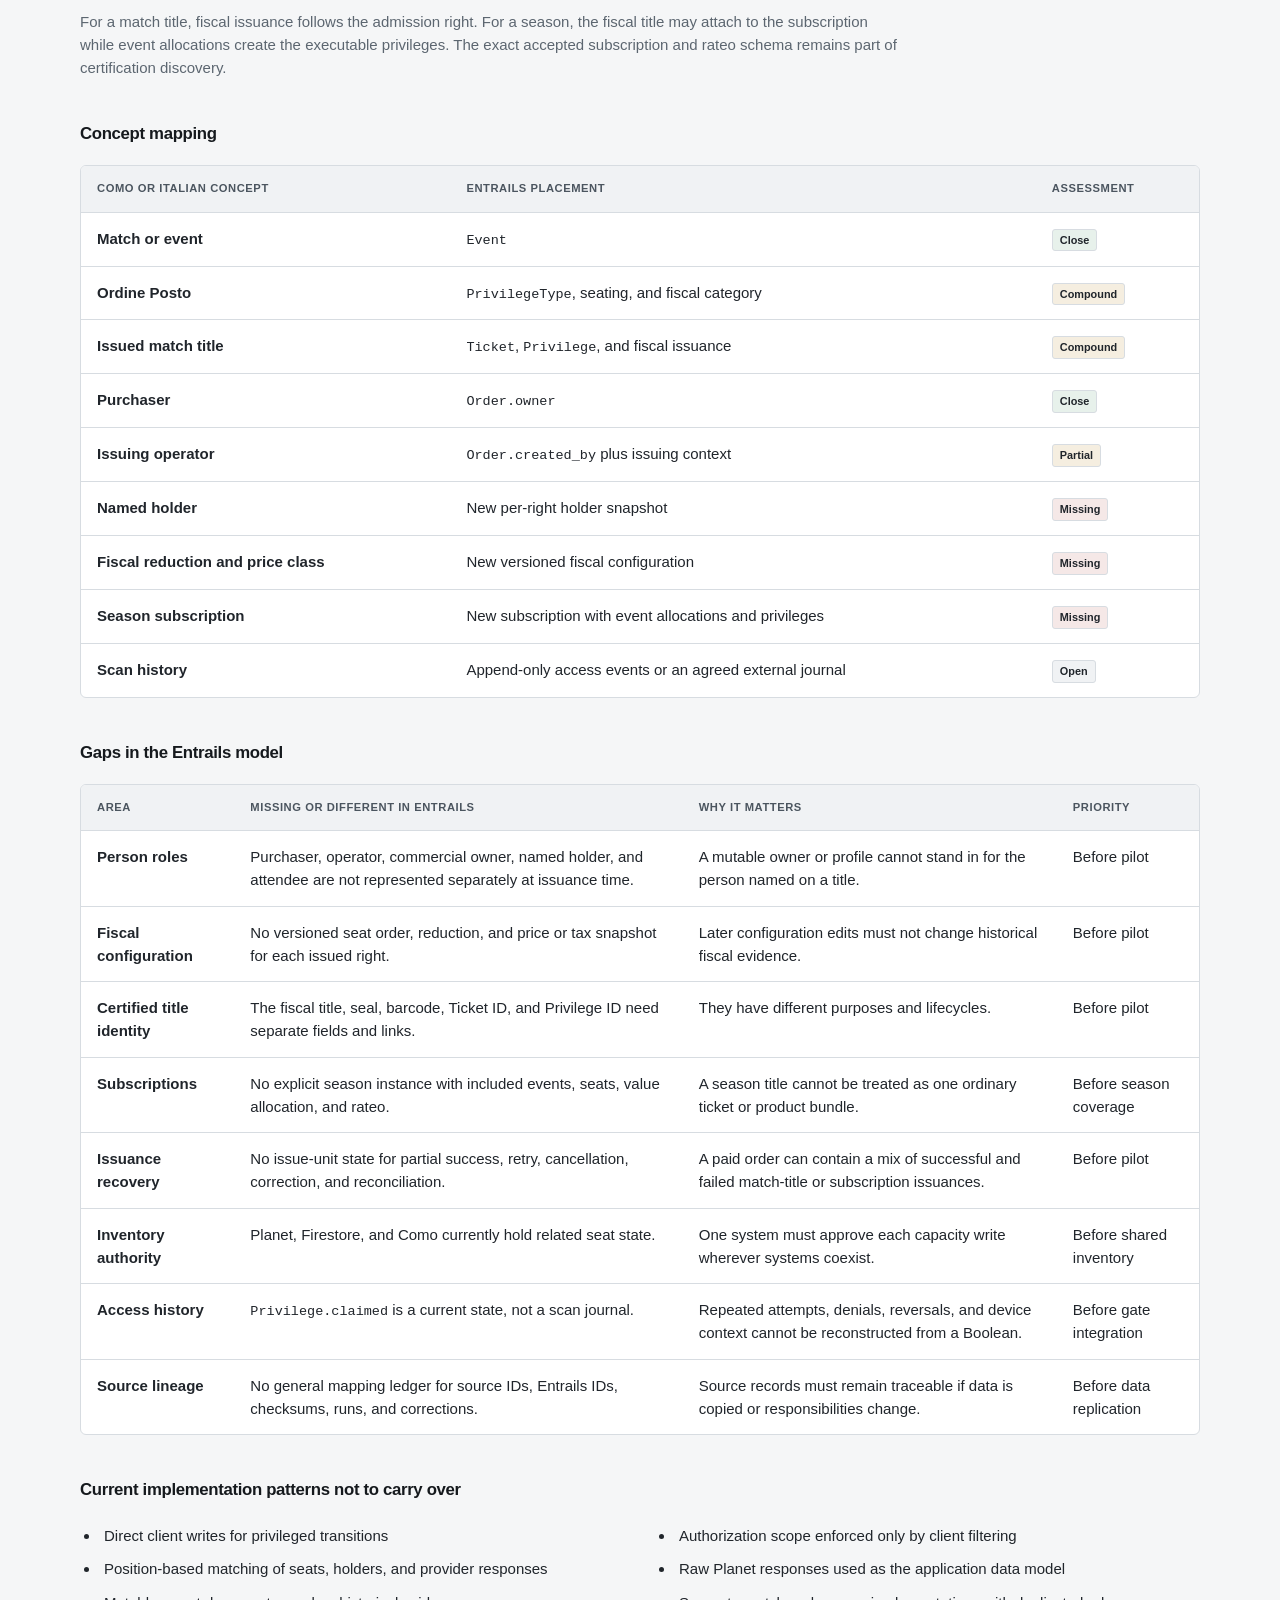
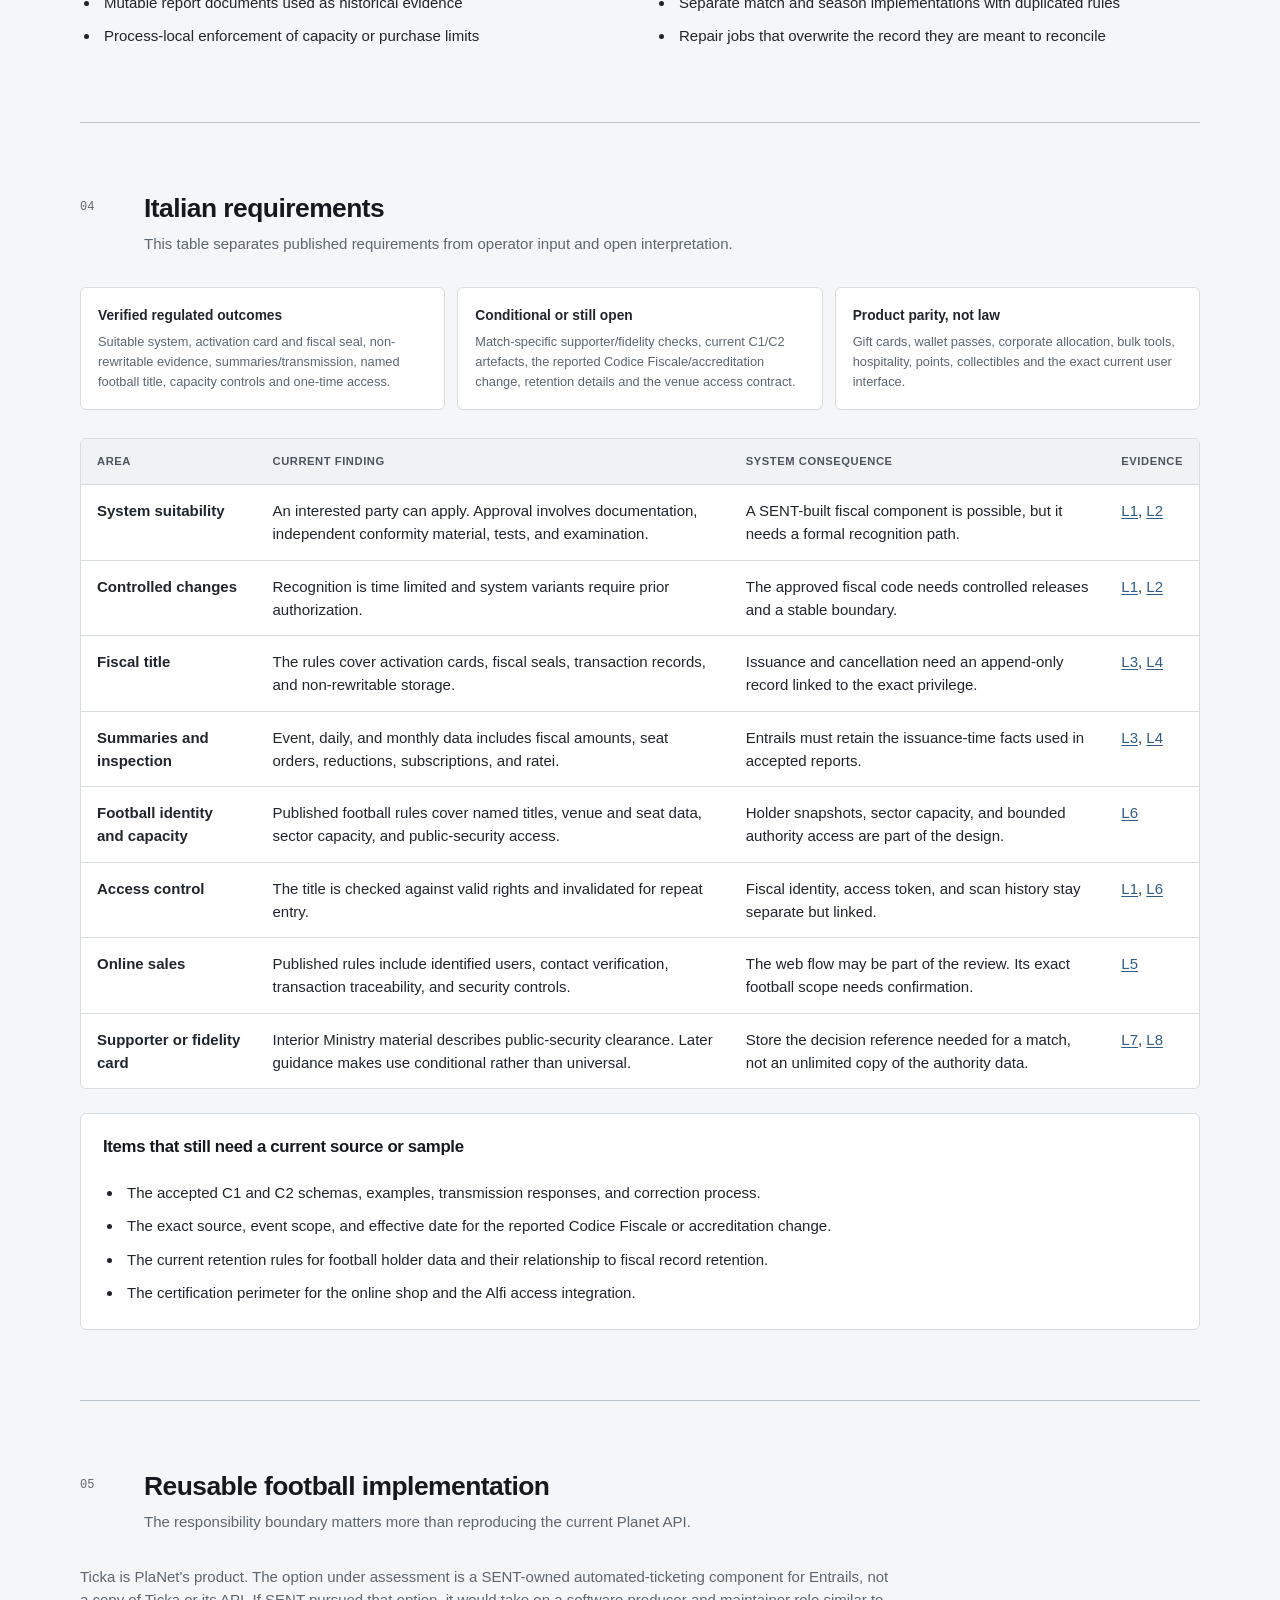
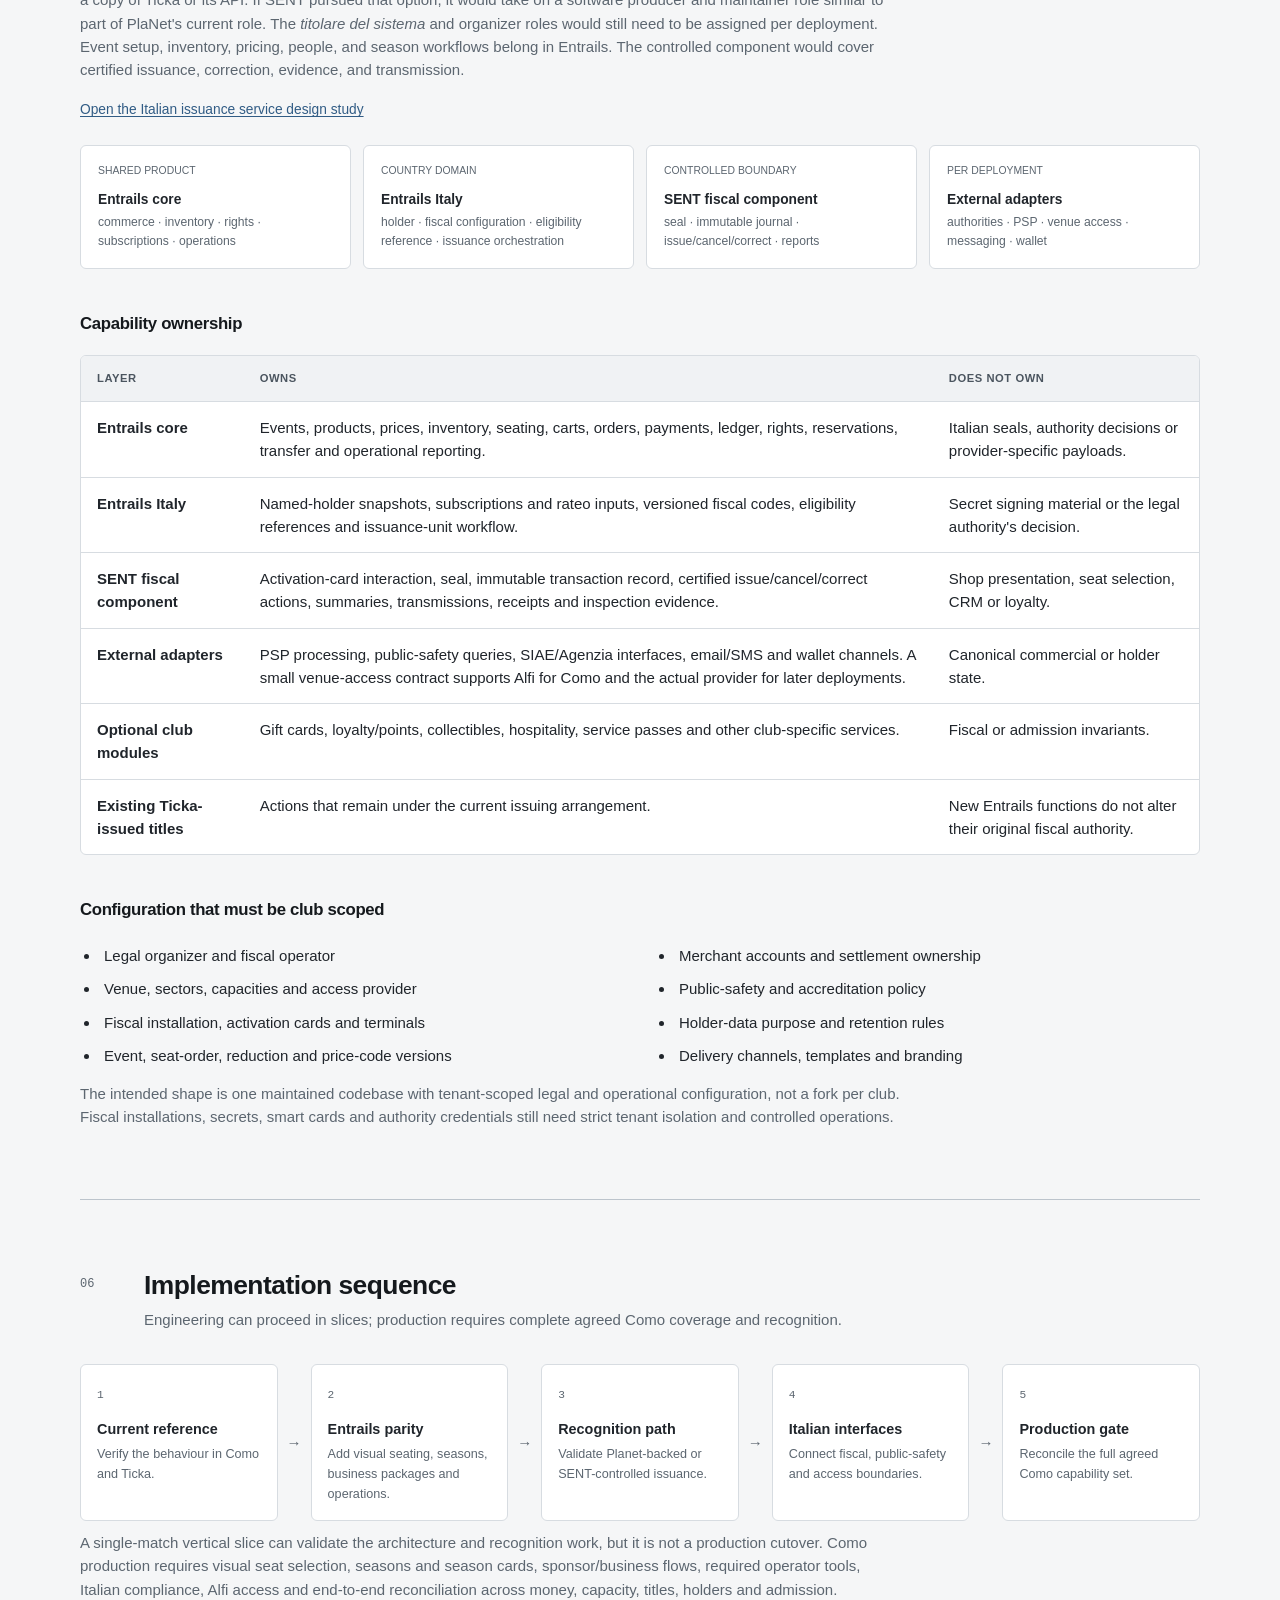
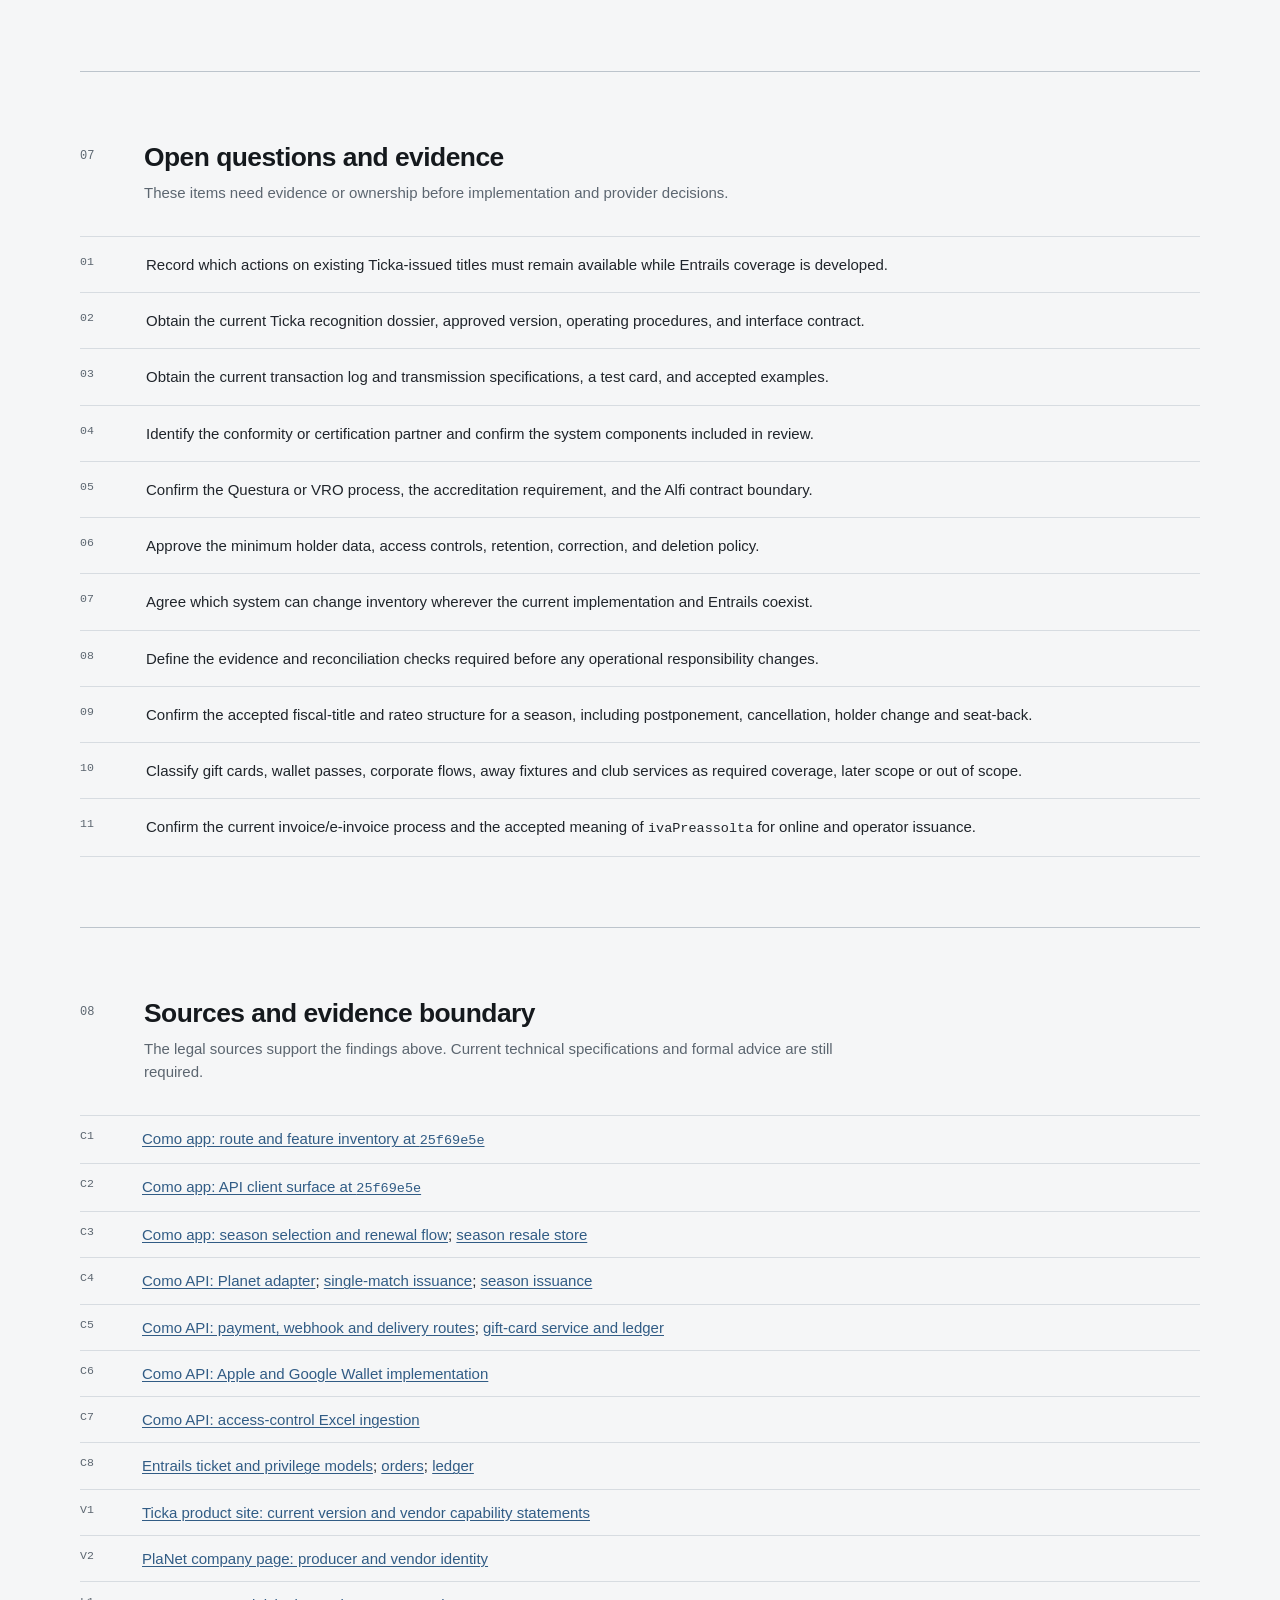
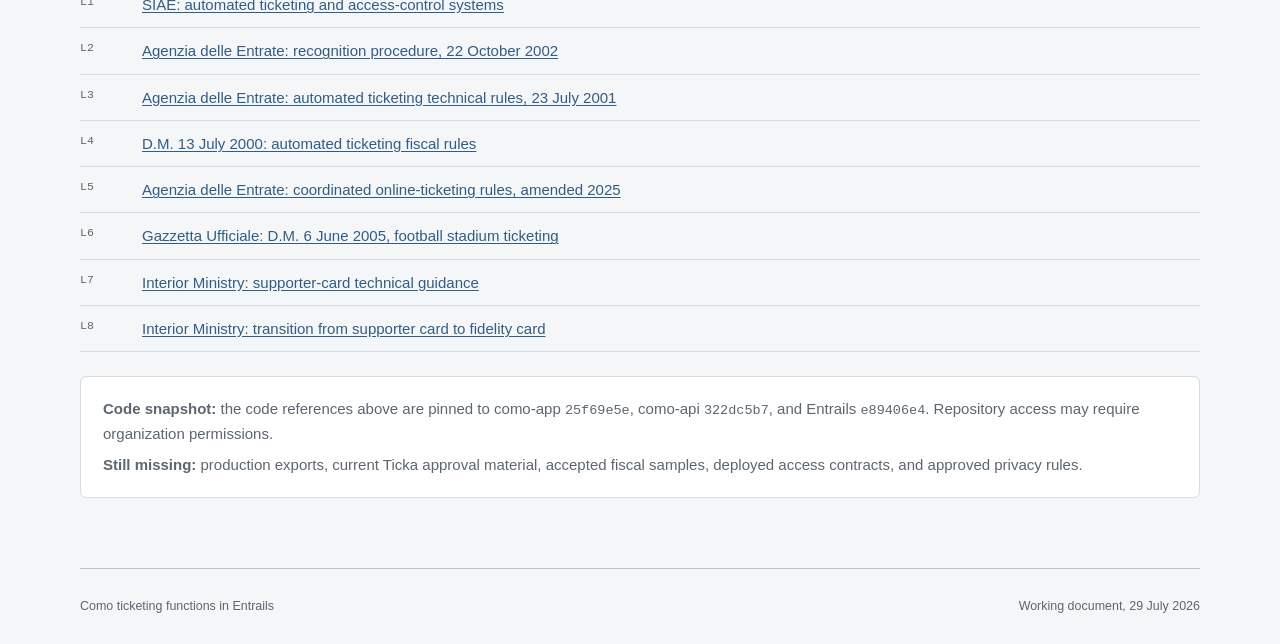
==== commit ad33043d: "Add Italian issuance service study" ====
--- a/index.html
+++ b/index.html
@@ -21,6 +21,7 @@
         <span class="document-state">Working document</span>
         <nav aria-label="Document sections">
           <a href="platform/">Platform overview</a>
+          <a href="italy-service/">Issuance study</a>
           <a href="#systems">Systems</a>
           <a href="#coverage">Coverage</a>
           <a href="#data">Data model</a>
@@ -59,6 +60,8 @@
         </dl>
 
         <p class="document-link">
+          <a href="italy-service/">Italian issuance service study</a>
+          <span aria-hidden="true"> · </span>
           <a href="https://github.com/SENT-Ticketing/como-entrails-migration-guide/blob/main/research-blueprint.md">Detailed research notes (Markdown)</a>
         </p>
       </section>
@@ -106,7 +109,7 @@
               <div class="diagram-row three">
                 <div class="diagram-node external">Agenzia / SIAE</div>
                 <div class="diagram-node external">Questura / VRO</div>
-                <div class="diagram-node external">Venue access<small>provider and contract open</small></div>
+                <div class="diagram-node external">Venue access<small>Alfi for Como; adapter per deployment</small></div>
               </div>
             </div>
             <p>A separate fiscal component may reduce the certification impact of normal Entrails changes. The certification perimeter still needs to be confirmed.</p>
@@ -179,6 +182,7 @@
             <thead><tr><th>Capability</th><th>Current Como implementation</th><th>Entrails position</th><th>Implementation treatment</th></tr></thead>
             <tbody>
               <tr><td>Single-match sales</td><td>Seated and no-map sales, reductions, presale, complimentary/admin issue, checkout, failure queues.</td><td>Events, products, prices, seating, shop, cashier, reservations and invitations exist.</td><td>Reuse the Entrails flow; add named holder, fiscal configuration and per-right fiscal issuance.</td></tr>
+              <tr><td>Visual seat selection</td><td>Numbered seats are assigned and carried into Planet issuance.</td><td>Entrails can allocate a seat, including random allocation within a section, but does not yet provide the required buyer-facing seat map.</td><td>Add a shared visual seat picker with live holds, accessible alternatives and exact seat confirmation. Keep random allocation as an optional mode.</td></tr>
               <tr><td>Away fixtures</td><td>Separate purchase, complimentary allocation, payment confirmation, seat assignment and delivery flow.</td><td>Away status is not a separate domain primitive.</td><td>Model as an event policy/workflow unless a distinct legal or inventory rule is proven.</td></tr>
               <tr><td>Season tickets</td><td>Subscription types, included events, fixed seat, pricing, renewal/pre-emption, transfer and operational recovery.</td><td>No explicit multi-event subscription primitive. A combi is scoped to one event.</td><td>Add subscription and per-event allocation records to cover the season flow.</td></tr>
               <tr><td>Corporate and sponsor</td><td>Reserved allocations, sponsor purchaser identity, deferred holder finalization and dedicated reports.</td><td>Reservations, invitations, groups and cashier cover parts of the workflow.</td><td>Keep allocation/finalization as Entrails workflows; do not create a separate ticket type.</td></tr>
@@ -399,6 +403,8 @@
           component would cover certified issuance, correction, evidence, and transmission.
         </p>
 
+        <p class="document-link"><a href="italy-service/">Open the Italian issuance service design study</a></p>
+
         <div class="ownership-grid" role="img" aria-label="A shared Entrails core serves club-scoped configuration. An Italy domain layer connects it to a controlled SENT fiscal component. Authority, payment, messaging and venue systems remain external adapters. Optional club modules remain separate.">
           <div><small>Shared product</small><strong>Entrails core</strong><span>commerce · inventory · rights · subscriptions · operations</span></div>
           <div><small>Country domain</small><strong>Entrails Italy</strong><span>holder · fiscal configuration · eligibility reference · issuance orchestration</span></div>
@@ -414,7 +420,7 @@
               <tr><td>Entrails core</td><td>Events, products, prices, inventory, seating, carts, orders, payments, ledger, rights, reservations, transfer and operational reporting.</td><td>Italian seals, authority decisions or provider-specific payloads.</td></tr>
               <tr><td>Entrails Italy</td><td>Named-holder snapshots, subscriptions and rateo inputs, versioned fiscal codes, eligibility references and issuance-unit workflow.</td><td>Secret signing material or the legal authority's decision.</td></tr>
               <tr><td>SENT fiscal component</td><td>Activation-card interaction, seal, immutable transaction record, certified issue/cancel/correct actions, summaries, transmissions, receipts and inspection evidence.</td><td>Shop presentation, seat selection, CRM or loyalty.</td></tr>
-              <tr><td>External adapters</td><td>PSP processing, public-safety queries, SIAE/Agenzia interfaces, venue access hardware, email/SMS and wallet channels.</td><td>Canonical commercial or holder state.</td></tr>
+              <tr><td>External adapters</td><td>PSP processing, public-safety queries, SIAE/Agenzia interfaces, email/SMS and wallet channels. A small venue-access contract supports Alfi for Como and the actual provider for later deployments.</td><td>Canonical commercial or holder state.</td></tr>
               <tr><td>Optional club modules</td><td>Gift cards, loyalty/points, collectibles, hospitality, service passes and other club-specific services.</td><td>Fiscal or admission invariants.</td></tr>
               <tr><td>Existing Ticka-issued titles</td><td>Actions that remain under the current issuing arrangement.</td><td>New Entrails functions do not alter their original fiscal authority.</td></tr>
             </tbody>
@@ -442,23 +448,24 @@
       <section class="document-section" id="transition">
         <header class="section-header">
           <span class="section-number">06</span>
-          <div><h2>Implementation sequence</h2><p>This sequence is for proving functional and regulatory coverage. It does not decide a vendor handover.</p></div>
-        </header>
-        <div class="phase-flow" role="img" aria-label="Implementation starts with the current reference, then covers functional replication, Italian extensions, representative-event validation, and a responsibility decision.">
+          <div><h2>Implementation sequence</h2><p>Engineering can proceed in slices; production requires complete agreed Como coverage and recognition.</p></div>
+        </header>
+        <div class="phase-flow" role="img" aria-label="Implementation starts with the current reference, then completes Entrails product parity, chooses and validates the recognition path, integrates Italian authorities and venue access, and reaches a production gate based on full reconciliation.">
           <div><span>1</span><strong>Current reference</strong><p>Verify the behaviour in Como and Ticka.</p></div>
           <i>→</i>
-          <div><span>2</span><strong>Functional coverage</strong><p>Implement the ordinary ticket and season primitives in Entrails.</p></div>
+          <div><span>2</span><strong>Entrails parity</strong><p>Add visual seating, seasons, business packages and operations.</p></div>
           <i>→</i>
-          <div><span>3</span><strong>Italian extension</strong><p>Add holder, fiscal, public-safety, and access boundaries.</p></div>
+          <div><span>3</span><strong>Recognition path</strong><p>Validate Planet-backed or SENT-controlled issuance.</p></div>
           <i>→</i>
-          <div><span>4</span><strong>Event validation</strong><p>Test one representative event and reconcile the results.</p></div>
+          <div><span>4</span><strong>Italian interfaces</strong><p>Connect fiscal, public-safety and access boundaries.</p></div>
           <i>→</i>
-          <div><span>5</span><strong>Responsibility decision</strong><p>Choose the provider boundary after the evidence and recognition work.</p></div>
-        </div>
-        <p class="section-copy">
-          The suggested pilot includes seated and standing inventory, one reduction, complimentary issuance,
-          named holders, cancellation, and refund handling. Reconciliation should cover money, capacity, issued
-          titles, holders, and access results.
+          <div><span>5</span><strong>Production gate</strong><p>Reconcile the full agreed Como capability set.</p></div>
+        </div>
+        <p class="section-copy">
+          A single-match vertical slice can validate the architecture and recognition work, but it is not a
+          production cutover. Como production requires visual seat selection, seasons and season cards,
+          sponsor/business flows, required operator tools, Italian compliance, Alfi access and end-to-end
+          reconciliation across money, capacity, titles, holders and admission.
         </p>
       </section>
 
--- a/styles.css
+++ b/styles.css
@@ -264,6 +264,161 @@
 .compact-diagram { min-height: 500px; }
 .scale-grid { margin-bottom: 24px; }
 
+.system-map, .deployment-map {
+  overflow: hidden;
+  border: 1px solid var(--line);
+  border-radius: var(--radius);
+  background: var(--surface);
+}
+.system-map figcaption, .deployment-map figcaption {
+  display: flex;
+  justify-content: space-between;
+  gap: 20px;
+  padding: 14px 16px;
+  border-bottom: 1px solid var(--line);
+  background: var(--surface-muted);
+}
+.system-map figcaption span, .deployment-map figcaption span { color: var(--muted); font-size: .72rem; text-transform: uppercase; }
+.system-map > p { padding: 16px 20px; border-top: 1px solid var(--line); color: var(--muted); font-size: .85rem; }
+.traffic-path {
+  display: grid;
+  grid-template-columns: 145px 60px minmax(170px, 1fr) 90px minmax(170px, 1fr) 54px minmax(190px, 1.1fr);
+  align-items: center;
+  gap: 8px;
+  padding: 34px 24px 24px;
+}
+.traffic-source { display: grid; justify-items: center; gap: 4px; color: var(--muted); font-size: .75rem; text-align: center; }
+.traffic-source strong { color: var(--ink); font-size: .87rem; }
+.crowd-dots { display: grid; grid-template-columns: repeat(3, 9px); gap: 7px; margin-bottom: 8px; }
+.crowd-dots i { width: 9px; height: 9px; border-radius: 50%; background: #7890a6; }
+.crowd-dots i:nth-child(2n) { background: #a4b1bd; }
+.crowd-dots i:nth-child(3n) { background: #536b81; }
+.service-step {
+  display: grid;
+  grid-template-columns: 42px 1fr;
+  align-items: center;
+  gap: 13px;
+  min-height: 112px;
+  padding: 15px;
+  border: 1px solid var(--line-strong);
+  border-radius: 8px;
+  background: #fafbfc;
+  box-shadow: 0 8px 18px rgba(30, 41, 51, .06);
+}
+.service-step.queue { border-color: #b89960; background: var(--amber-muted); }
+.service-step.shop { border-color: #7da58d; background: var(--green-muted); }
+.service-step.core { border-color: #7998b3; background: var(--blue-muted); }
+.service-step small, .service-step strong, .service-step span { display: block; }
+.service-step small { color: var(--muted); font-size: .64rem; text-transform: uppercase; }
+.service-step strong { margin-top: 3px; font-size: .92rem; }
+.service-step span { margin-top: 3px; color: var(--muted); font-size: .73rem; }
+.service-icon {
+  display: grid;
+  place-items: center;
+  width: 42px;
+  height: 42px;
+  border: 1px solid currentColor;
+  border-radius: 50%;
+  color: #526b80;
+  background: rgba(255, 255, 255, .75);
+  font-family: "SFMono-Regular", Consolas, monospace;
+  font-size: .7rem;
+}
+.repo-chip, .path-chip, .table-repo {
+  font-family: "SFMono-Regular", Consolas, monospace;
+  font-size: .64rem;
+  font-weight: 500;
+}
+.repo-chip {
+  display: inline-block !important;
+  width: fit-content;
+  margin-top: 9px !important;
+  padding: 2px 6px;
+  border: 1px solid rgba(49, 92, 133, .25);
+  border-radius: 3px;
+  color: var(--blue) !important;
+  background: rgba(255, 255, 255, .62);
+  text-decoration: none;
+}
+.repo-chip:hover { border-color: var(--blue); background: white; }
+.table-repo { display: block; margin-top: 3px; color: var(--muted); }
+.flow-connector { position: relative; display: flex; align-items: center; justify-content: center; min-height: 42px; }
+.flow-connector::before { content: ""; position: absolute; left: 2px; right: 2px; height: 1px; background: #8c99a5; }
+.flow-connector::after { content: ""; position: absolute; right: 1px; width: 7px; height: 7px; border-top: 1px solid #657582; border-right: 1px solid #657582; transform: rotate(45deg); }
+.flow-connector i { position: relative; z-index: 1; width: 7px; height: 7px; margin: 0 3px; border: 2px solid white; border-radius: 50%; background: #526f88; }
+.flow-connector span { position: absolute; top: -8px; color: var(--muted); font-size: .58rem; text-transform: uppercase; white-space: nowrap; }
+.flow-connector.metered i { background: #99753a; }
+.core-connections { display: grid; grid-template-columns: repeat(4, 1fr); gap: 8px; padding: 0 24px 26px; }
+.core-connections span { padding: 8px 10px; border: 1px dashed var(--line-strong); border-radius: 4px; color: var(--muted); background: #fafbfc; font-size: .72rem; text-align: center; }
+.operations-lanes { display: grid; gap: 10px; margin-top: 16px; }
+.operations-lane {
+  display: flex;
+  align-items: stretch;
+  gap: 10px;
+  padding: 14px;
+  border: 1px solid var(--line);
+  border-radius: var(--radius);
+  background: var(--surface);
+}
+.operations-lane > div { flex: 1; padding: 10px 12px; border: 1px solid var(--line); border-radius: 4px; background: #fafbfc; }
+.operations-lane > .lane-target { border-color: #8ca5bb; background: var(--blue-muted); }
+.operations-lane > div strong, .operations-lane > div span { display: block; }
+.operations-lane > div strong { font-size: .83rem; }
+.operations-lane > div span { margin-top: 3px; color: var(--muted); font-size: .72rem; }
+.operations-lane > i { display: grid; place-items: center; color: var(--muted); font-style: normal; }
+.actor { display: grid; place-items: center; min-width: 92px; color: var(--muted); font-size: .75rem; }
+.access-lane { border-left-color: #b89960; }
+
+.issuance-flow {
+  display: grid;
+  grid-template-columns: repeat(3, 1fr);
+  gap: 28px 32px;
+  margin: 0;
+  padding: 0;
+  list-style: none;
+}
+.issuance-flow li {
+  position: relative;
+  display: grid;
+  grid-template-columns: 38px 1fr;
+  gap: 12px;
+  min-height: 188px;
+  padding: 18px;
+  border: 1px solid var(--line);
+  border-radius: var(--radius);
+  background: var(--surface);
+}
+.issuance-flow li:nth-child(4) { grid-column: 3; grid-row: 2; }
+.issuance-flow li:nth-child(5) { grid-column: 2; grid-row: 2; }
+.issuance-flow li:nth-child(6) { grid-column: 1; grid-row: 2; }
+.issuance-flow li::after { content: "→"; position: absolute; top: 50%; right: -23px; color: #77848f; transform: translateY(-50%); }
+.issuance-flow li:nth-child(3)::after { content: "↓"; top: auto; right: 50%; bottom: -26px; transform: translateX(50%); }
+.issuance-flow li:nth-child(4)::after, .issuance-flow li:nth-child(5)::after { content: "←"; right: auto; left: -23px; }
+.issuance-flow li:last-child::after { display: none; }
+.pipeline-marker { display: grid; place-items: center; width: 34px; height: 34px; border-radius: 50%; color: white; background: #526f88; font-family: "SFMono-Regular", Consolas, monospace; font-size: .64rem; }
+.issuance-flow small, .issuance-flow strong { display: block; }
+.issuance-flow small { color: var(--muted); font-size: .65rem; text-transform: uppercase; }
+.issuance-flow strong { margin-top: 3px; font-size: .88rem; }
+.issuance-flow p { margin: 8px 0 12px; color: var(--muted); font-size: .77rem; }
+.path-chip { display: inline-block; margin: 2px 3px 0 0; padding: 2px 5px; border: 1px solid var(--line); border-radius: 3px; color: #46525e; background: var(--surface-muted); }
+.technical-note { margin-top: 24px; padding: 14px 16px; border: 1px solid #cbd5df; border-radius: var(--radius); color: #3e4d5b; background: var(--blue-muted); font-size: .83rem; }
+
+.deployment-map { padding-bottom: 4px; }
+.deployment-lane { display: flex; align-items: stretch; gap: 10px; padding: 18px; border-bottom: 1px solid var(--line); }
+.deployment-lane:last-child { border-bottom: 0; }
+.deployment-lane > b { display: flex; align-items: center; width: 145px; flex: 0 0 145px; font-size: .78rem; }
+.deployment-lane > div { flex: 1; min-width: 0; padding: 12px; border: 1px solid var(--line); border-radius: 4px; background: #fafbfc; }
+.deployment-lane > i { display: grid; place-items: center; color: var(--muted); font-style: normal; }
+.deployment-lane small, .deployment-lane strong, .deployment-lane span { display: block; }
+.deployment-lane small { color: var(--muted); font-size: .62rem; text-transform: uppercase; }
+.deployment-lane strong { margin-top: 2px; font-size: .8rem; }
+.deployment-lane span { margin-top: 3px; color: var(--muted); font-size: .7rem; }
+.deployment-lane .deploy-target { border-color: #8ca5bb; background: var(--blue-muted); }
+.deployment-lane .state-node { border-style: dashed; border-color: #9d8456; background: var(--amber-muted); }
+.frontend-lane > b { color: #3f8064; }
+.backend-lane > b { color: #315c85; }
+.queue-lane > b { color: #8b682f; }
+
 .brand-system {
   display: grid;
   justify-items: center;
@@ -328,6 +483,15 @@
   .phase-flow { grid-template-columns: 1fr; }
   .phase-flow i { transform: rotate(90deg); }
   .brand-grid { grid-template-columns: repeat(2, 1fr); }
+  .traffic-path { grid-template-columns: 1fr; padding: 24px 18px; }
+  .traffic-path .api-call, .traffic-path .core { grid-column: auto; grid-row: auto; }
+  .flow-connector { min-height: 52px; }
+  .flow-connector::before { top: 2px; bottom: 2px; left: 50%; width: 1px; height: auto; }
+  .flow-connector::after { right: auto; bottom: 2px; left: calc(50% - 3px); transform: rotate(135deg); }
+  .flow-connector span { top: 17px; left: calc(50% + 13px); }
+  .core-connections { grid-template-columns: repeat(2, 1fr); }
+  .deployment-lane { flex-wrap: wrap; }
+  .deployment-lane > b { width: 100%; flex-basis: 100%; }
 }
 
 @media (max-width: 620px) {
@@ -353,6 +517,18 @@
   .model-node { width: 100%; min-width: 0; }
   .ownership-grid { grid-template-columns: 1fr; }
   .brand-code-row, .brand-grid { grid-template-columns: 1fr; }
+  .traffic-path { padding-inline: 16px; }
+  .core-connections { grid-template-columns: 1fr; padding-inline: 16px; }
+  .operations-lane { flex-direction: column; }
+  .operations-lane > i { transform: rotate(90deg); }
+  .actor { min-height: 34px; }
+  .issuance-flow { grid-template-columns: 1fr; gap: 24px; }
+  .issuance-flow li:nth-child(n) { grid-column: 1; grid-row: auto; }
+  .issuance-flow li:nth-child(n)::after { content: "↓"; top: auto; right: 50%; bottom: -25px; left: auto; transform: translateX(50%); }
+  .issuance-flow li:last-child::after { display: none; }
+  .deployment-lane { flex-direction: column; }
+  .deployment-lane > div { width: 100%; }
+  .deployment-lane > i { transform: rotate(90deg); }
   .plain-list.columns { columns: 1; }
   footer { flex-direction: column; }
 }
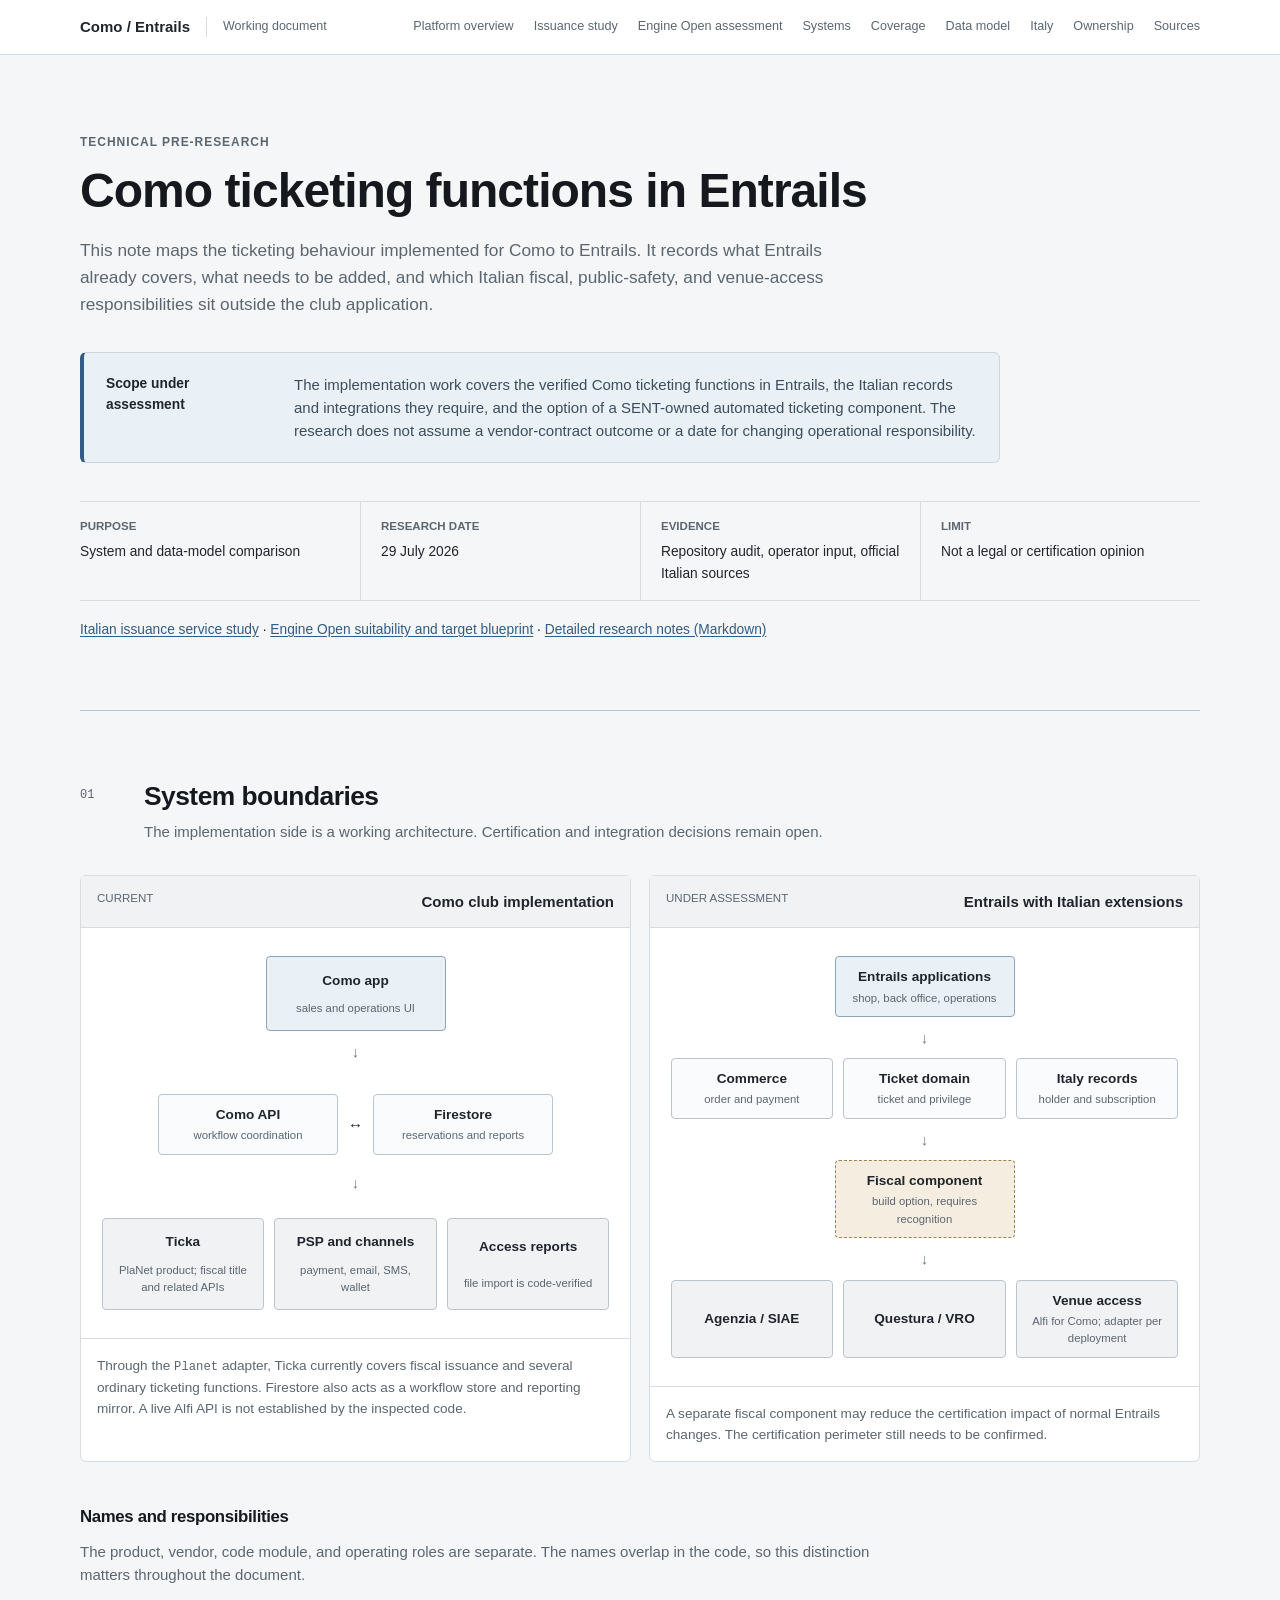
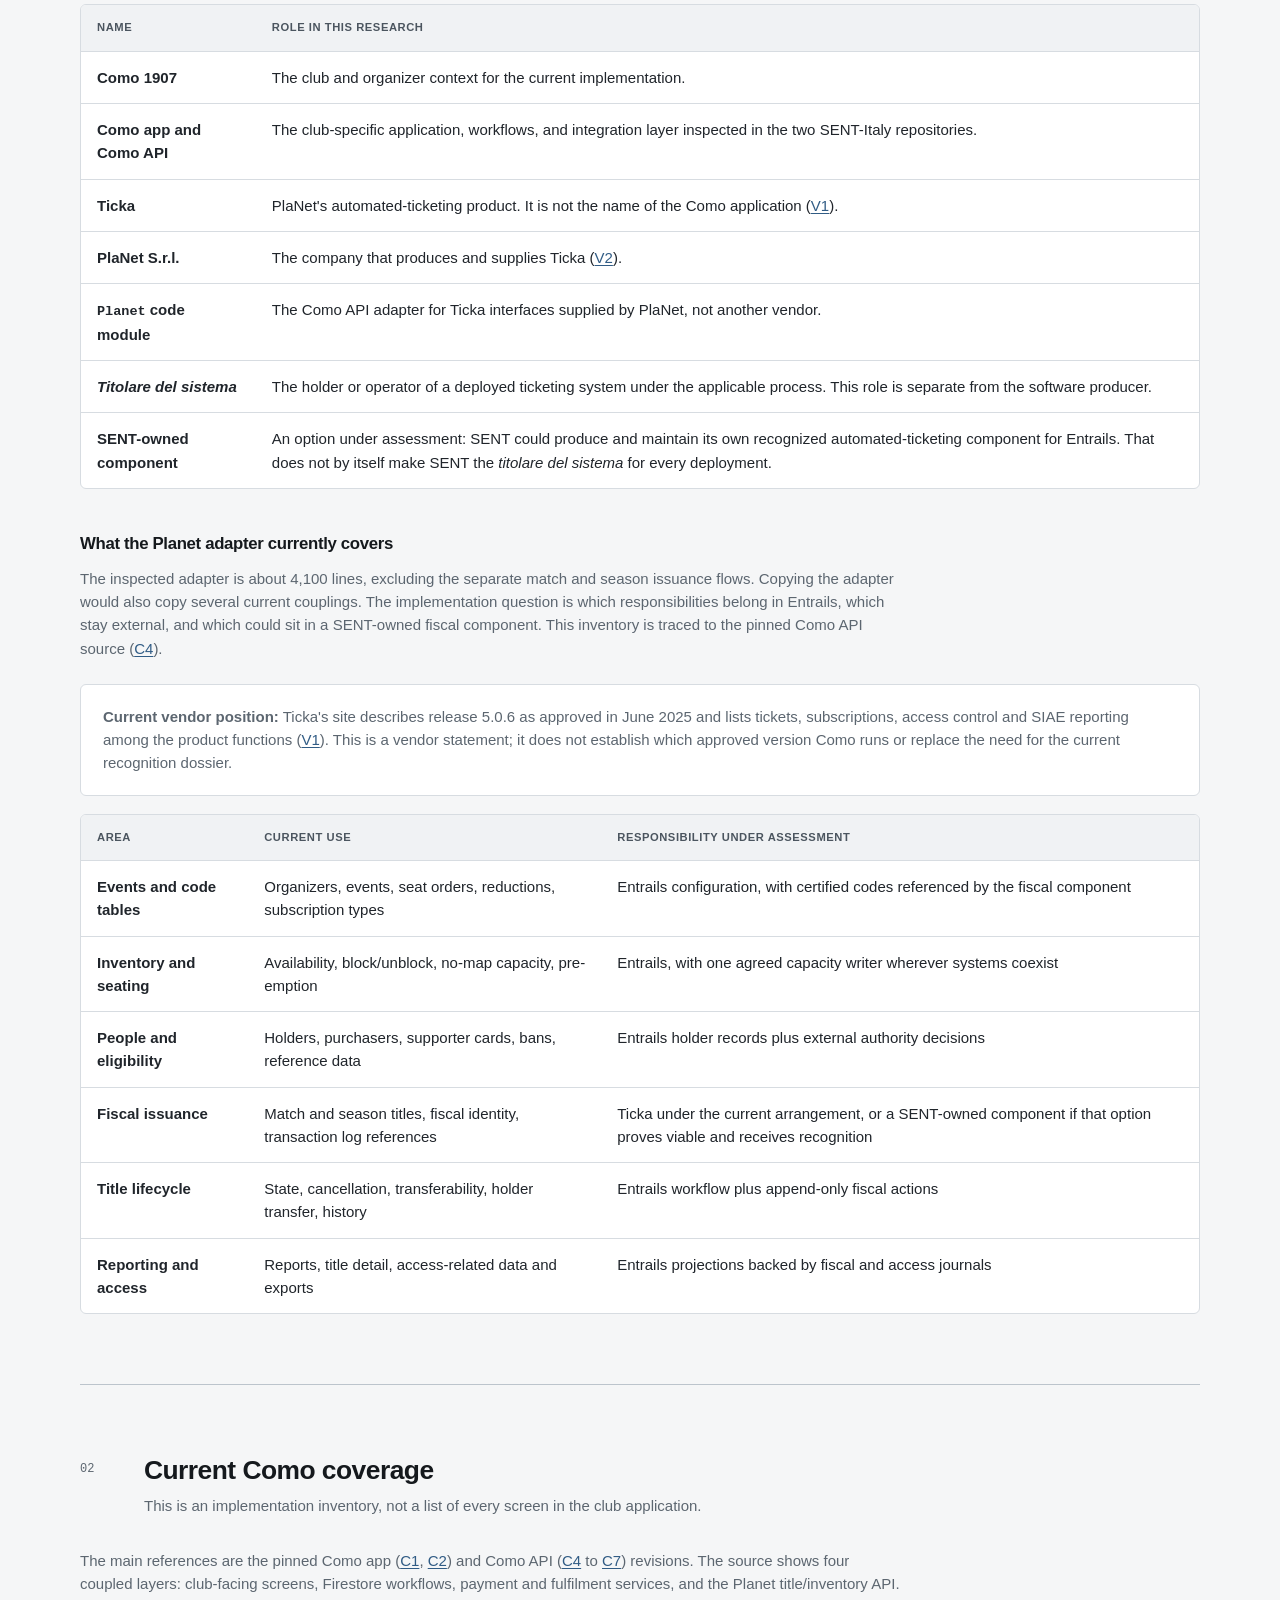
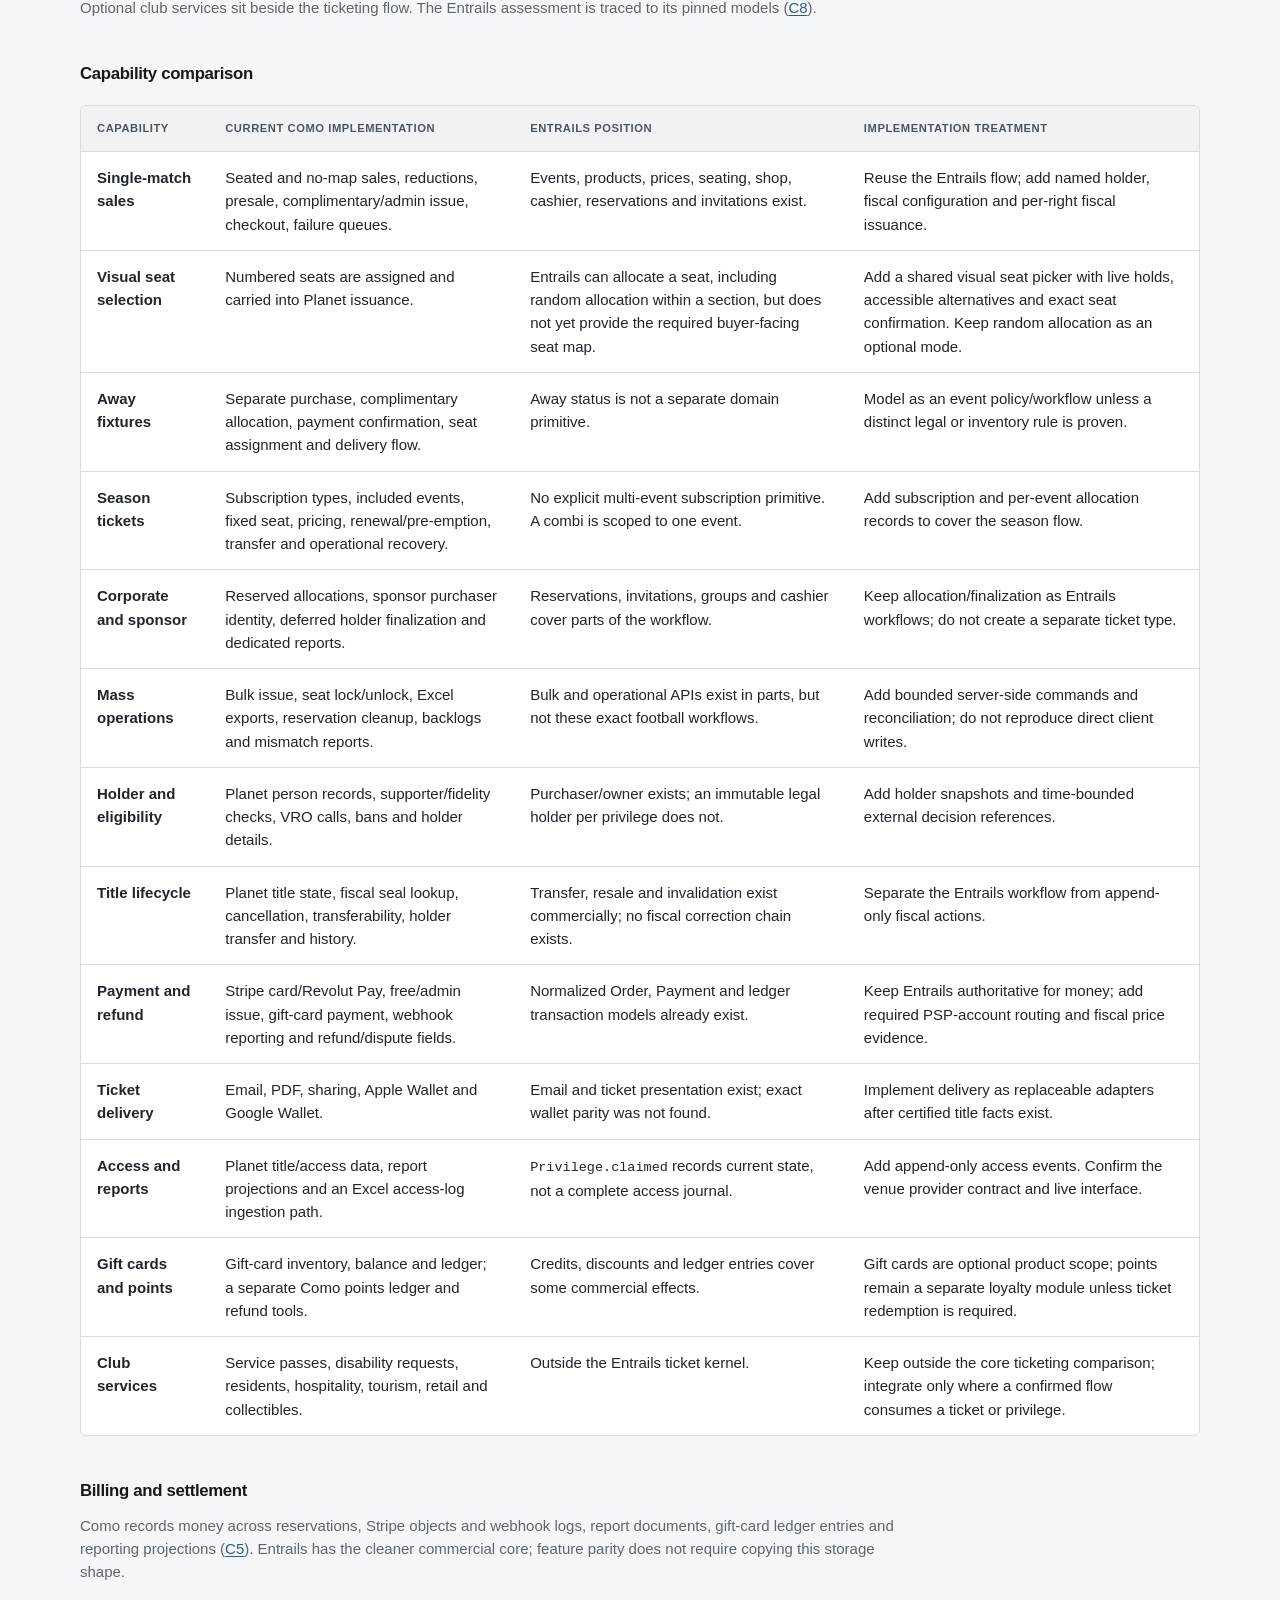
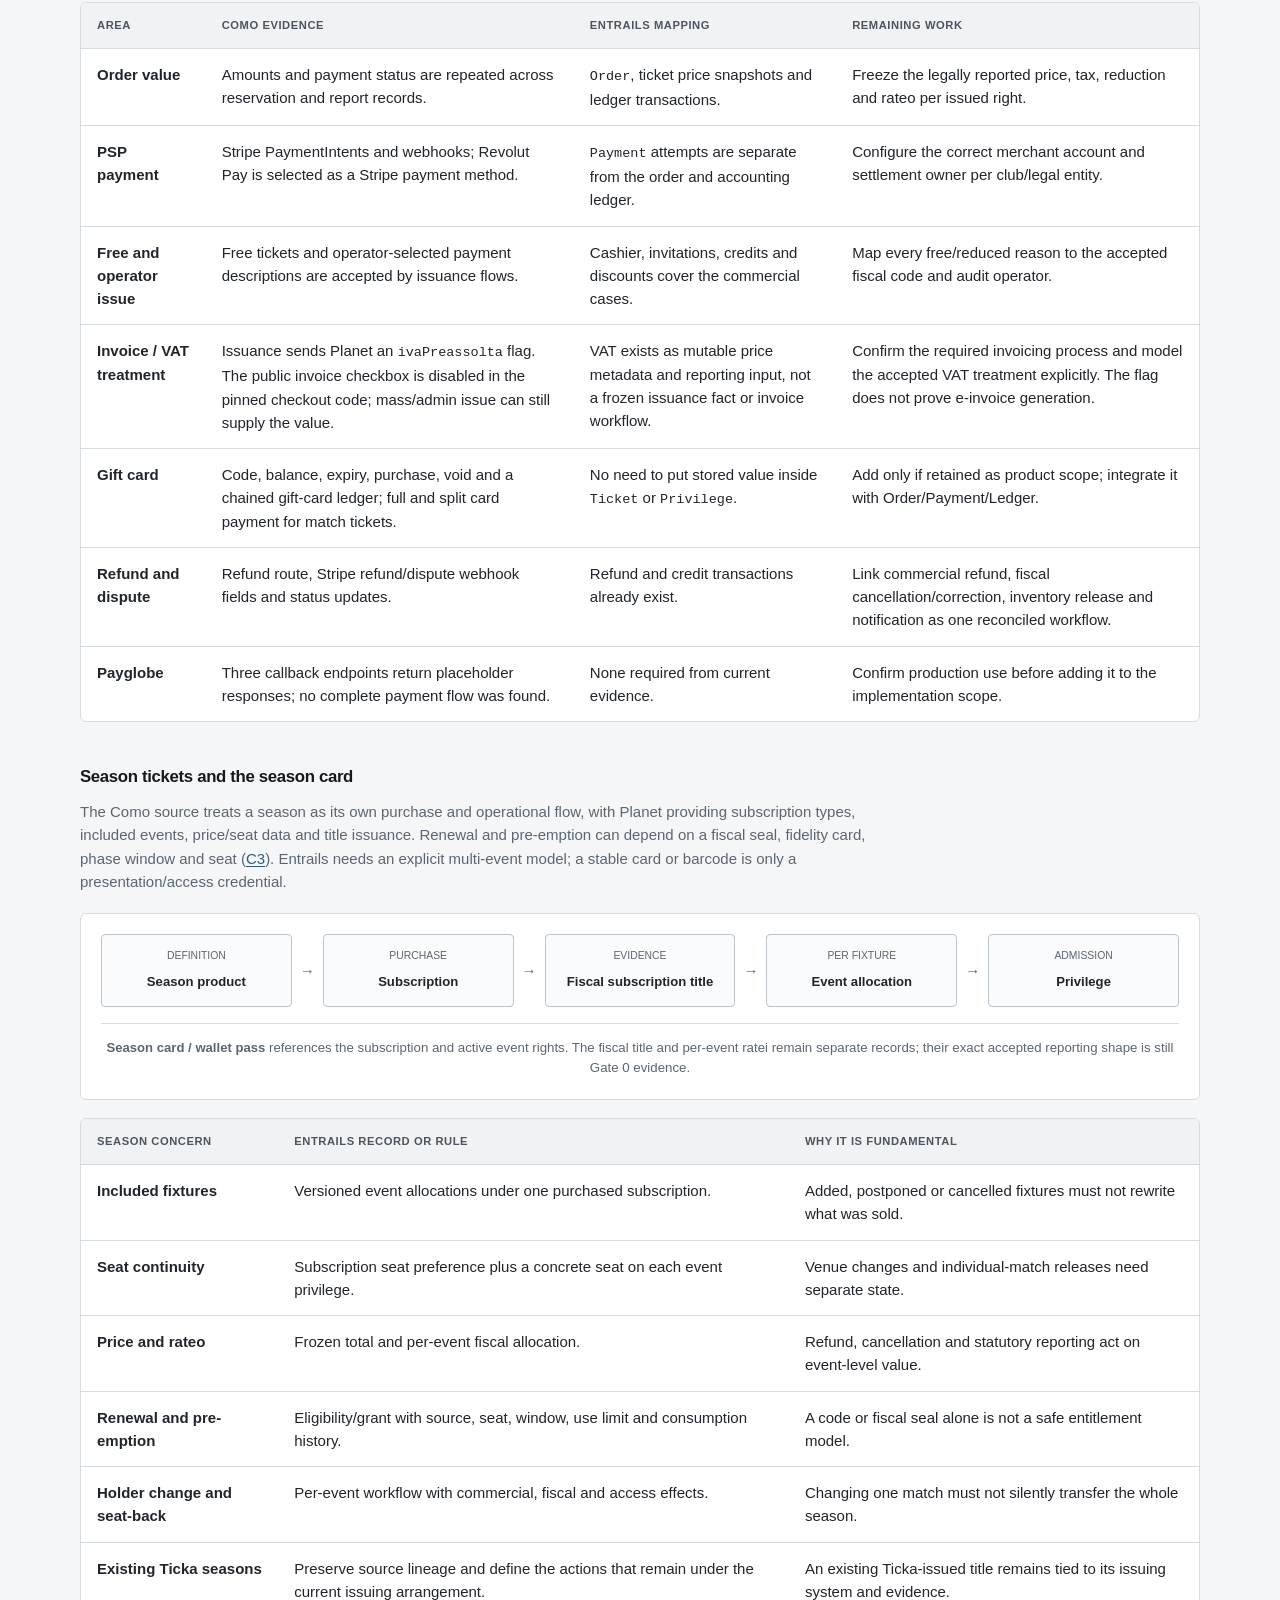
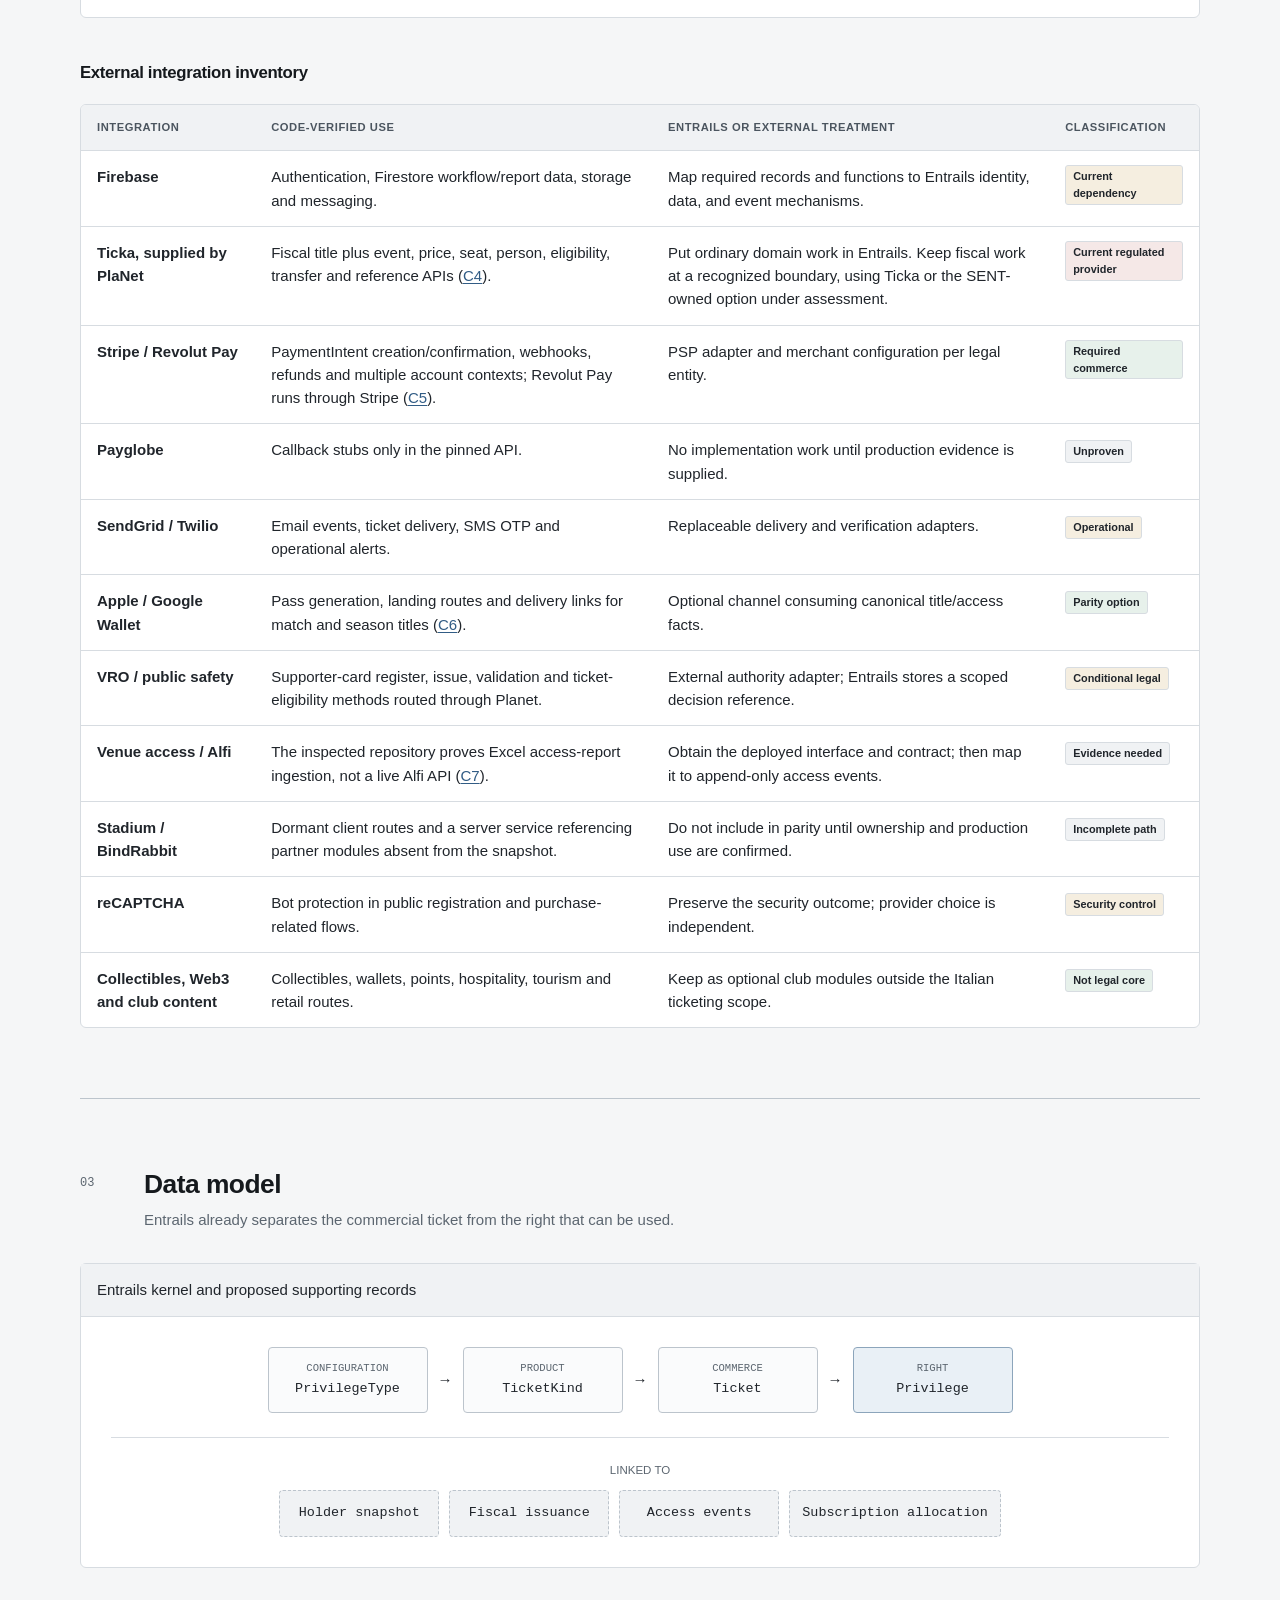
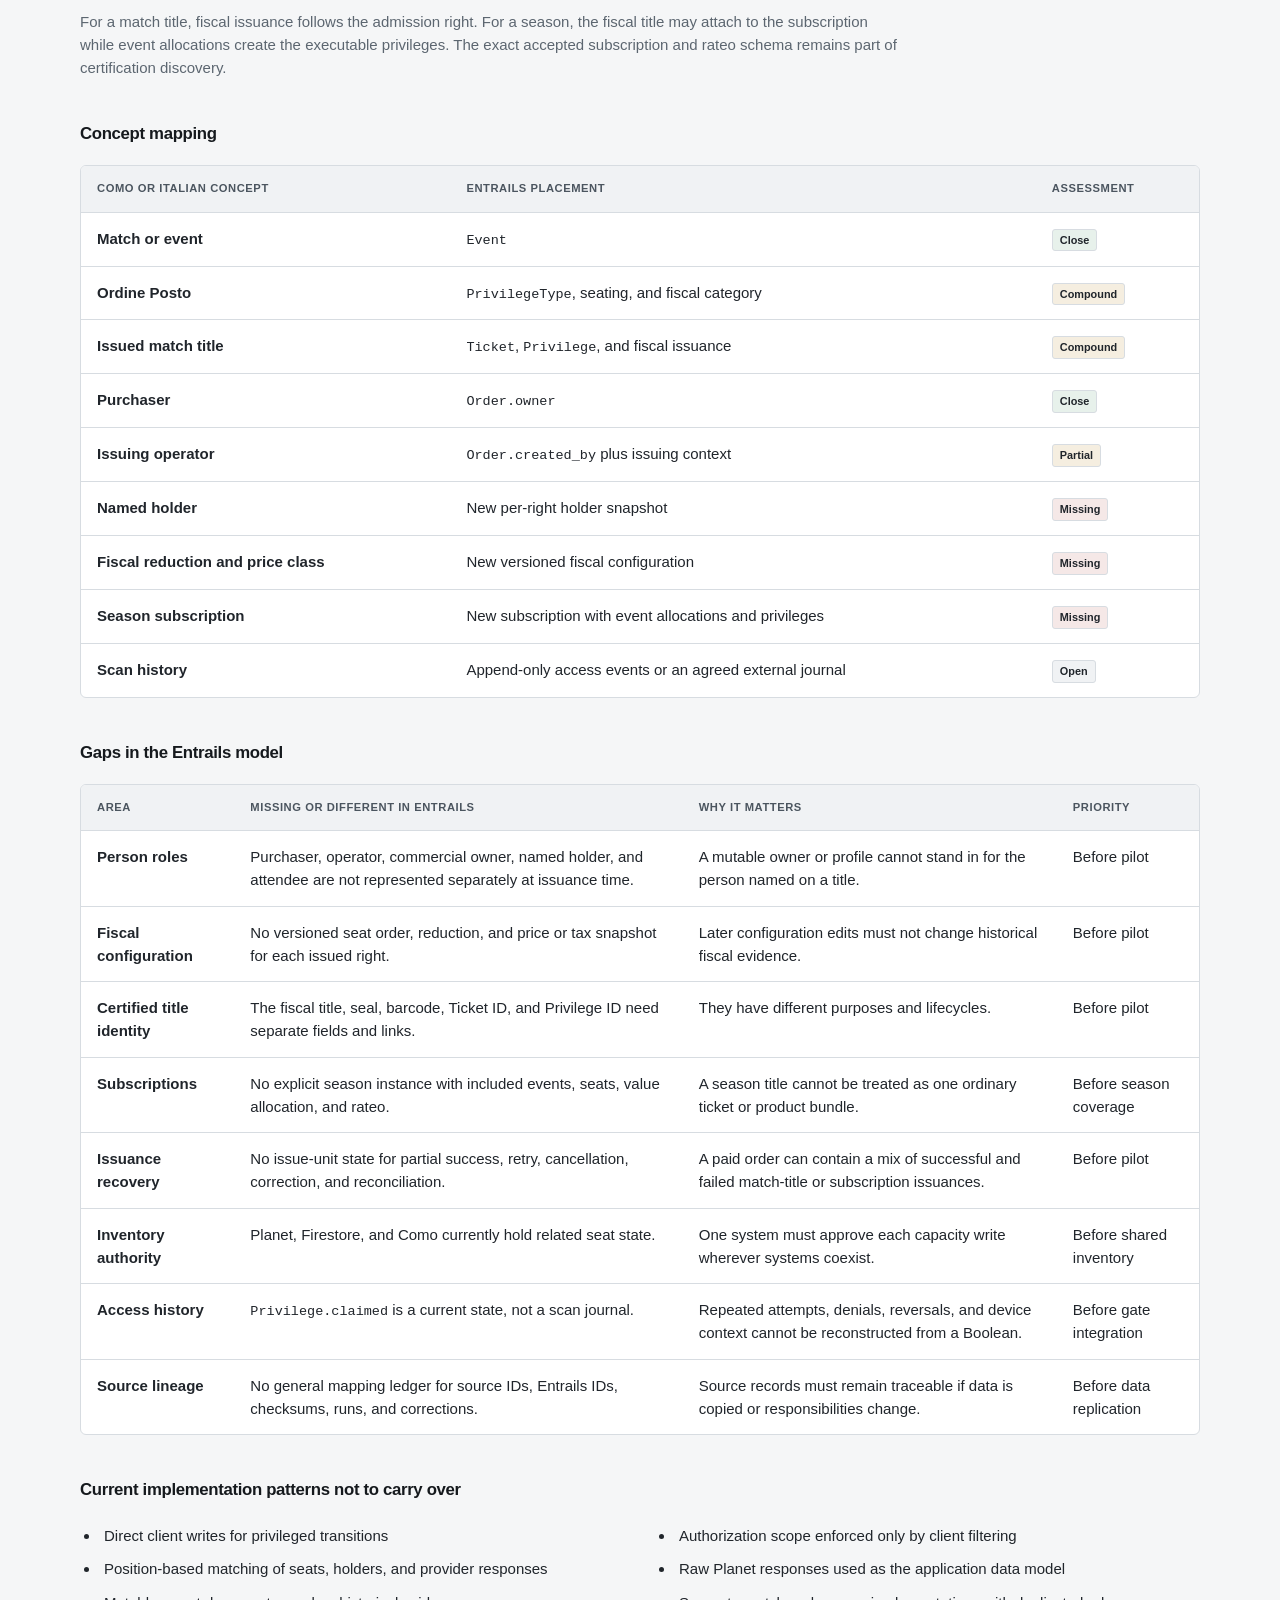
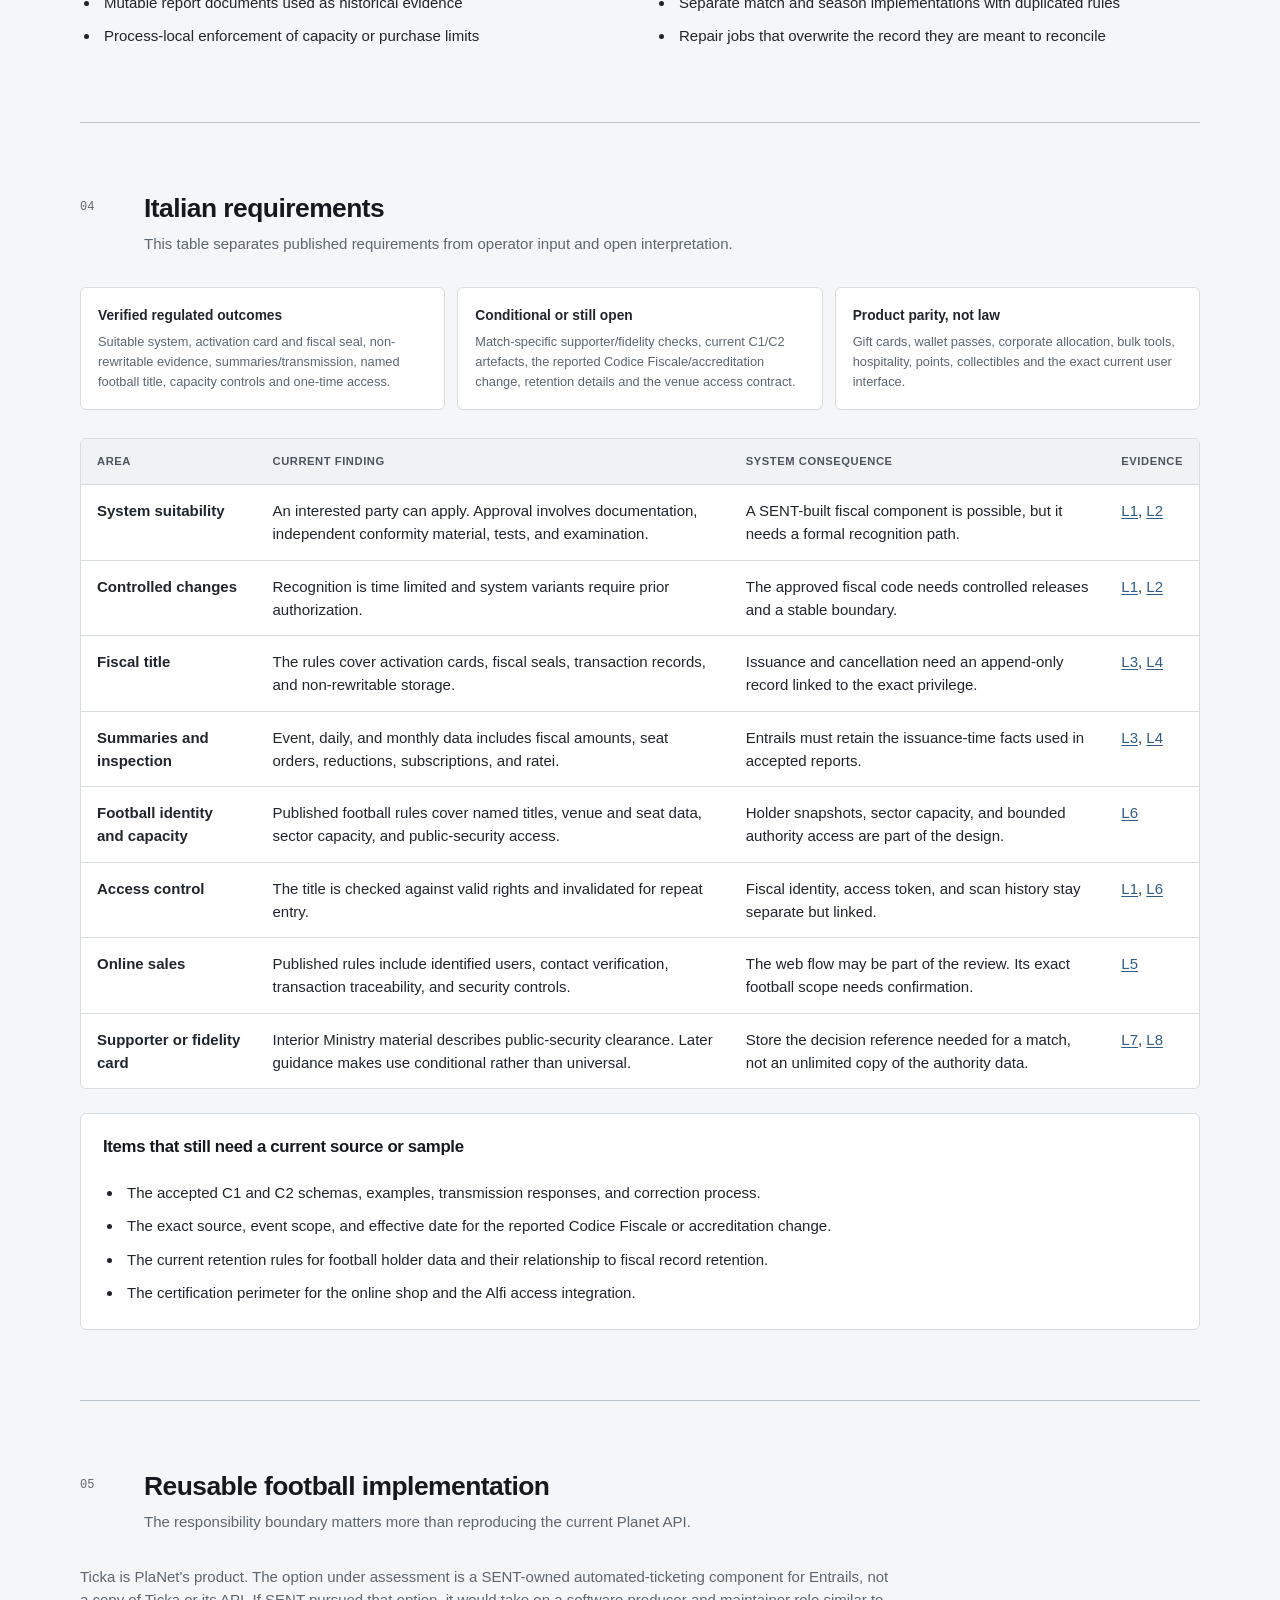
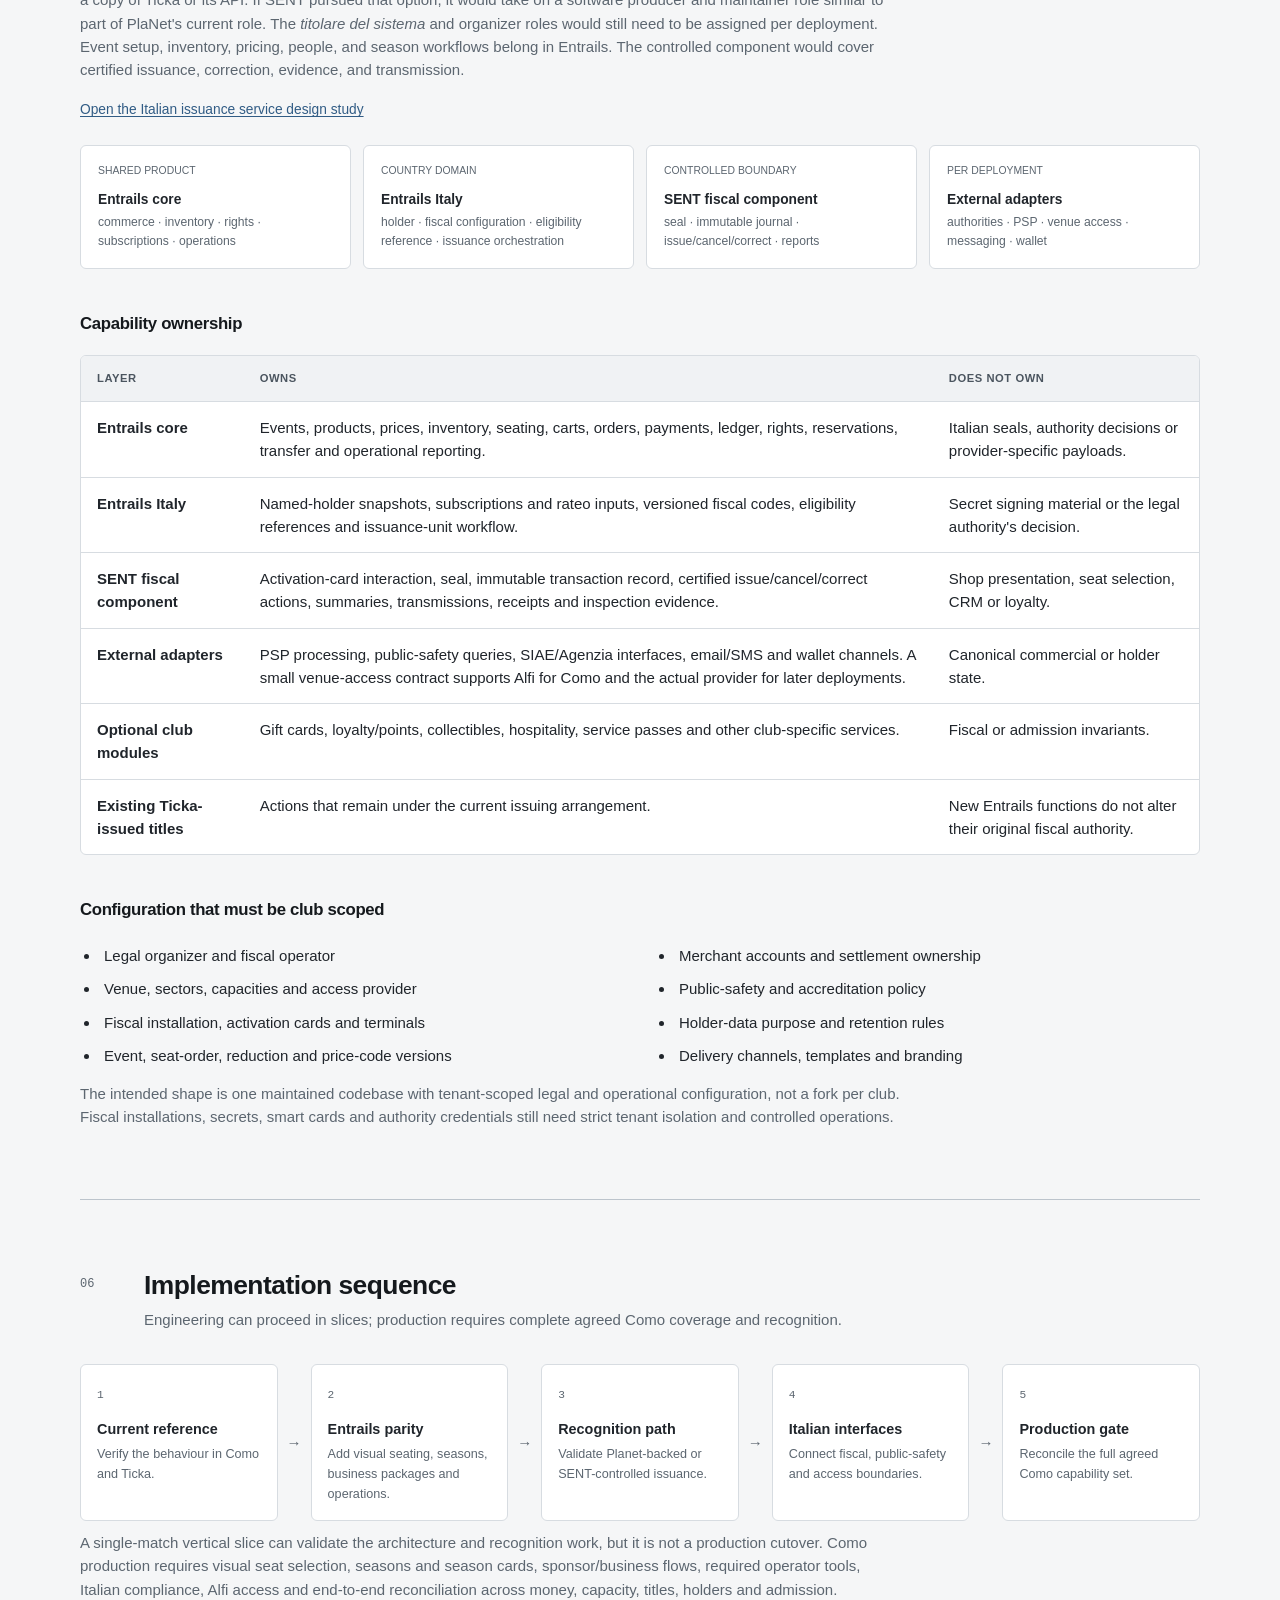
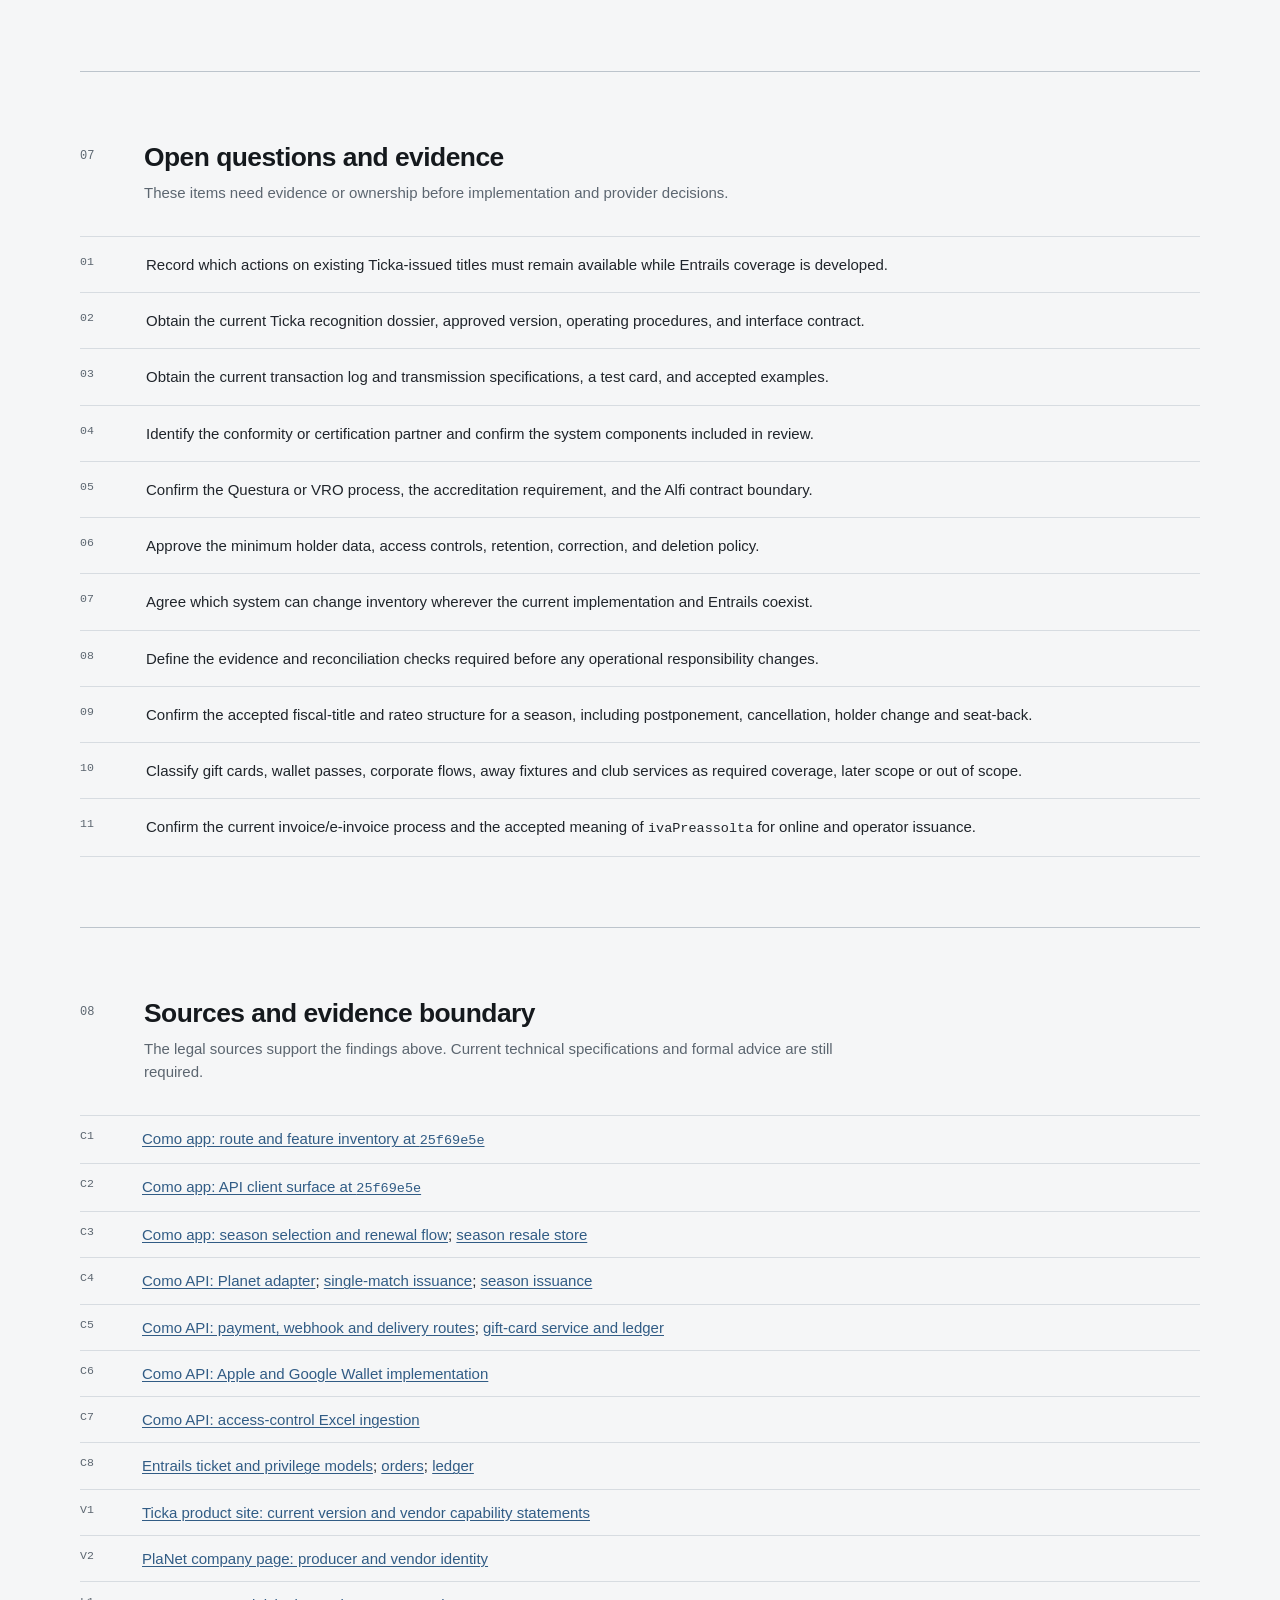
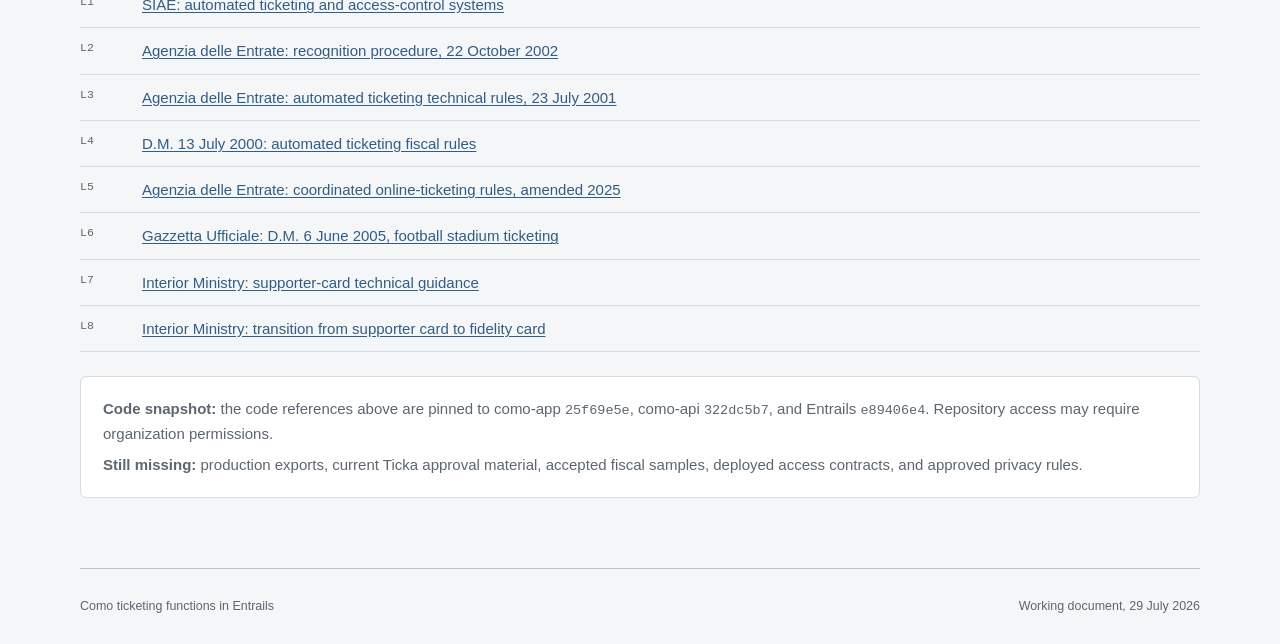
==== commit 20dd12a7: "publish Engine Open issuer assessment" ====
--- a/index.html
+++ b/index.html
@@ -22,6 +22,7 @@
         <nav aria-label="Document sections">
           <a href="platform/">Platform overview</a>
           <a href="italy-service/">Issuance study</a>
+          <a href="engine-open/">Engine Open assessment</a>
           <a href="#systems">Systems</a>
           <a href="#coverage">Coverage</a>
           <a href="#data">Data model</a>
@@ -61,6 +62,8 @@
 
         <p class="document-link">
           <a href="italy-service/">Italian issuance service study</a>
+          <span aria-hidden="true"> · </span>
+          <a href="engine-open/">Engine Open suitability and target blueprint</a>
           <span aria-hidden="true"> · </span>
           <a href="https://github.com/SENT-Ticketing/como-entrails-migration-guide/blob/main/research-blueprint.md">Detailed research notes (Markdown)</a>
         </p>
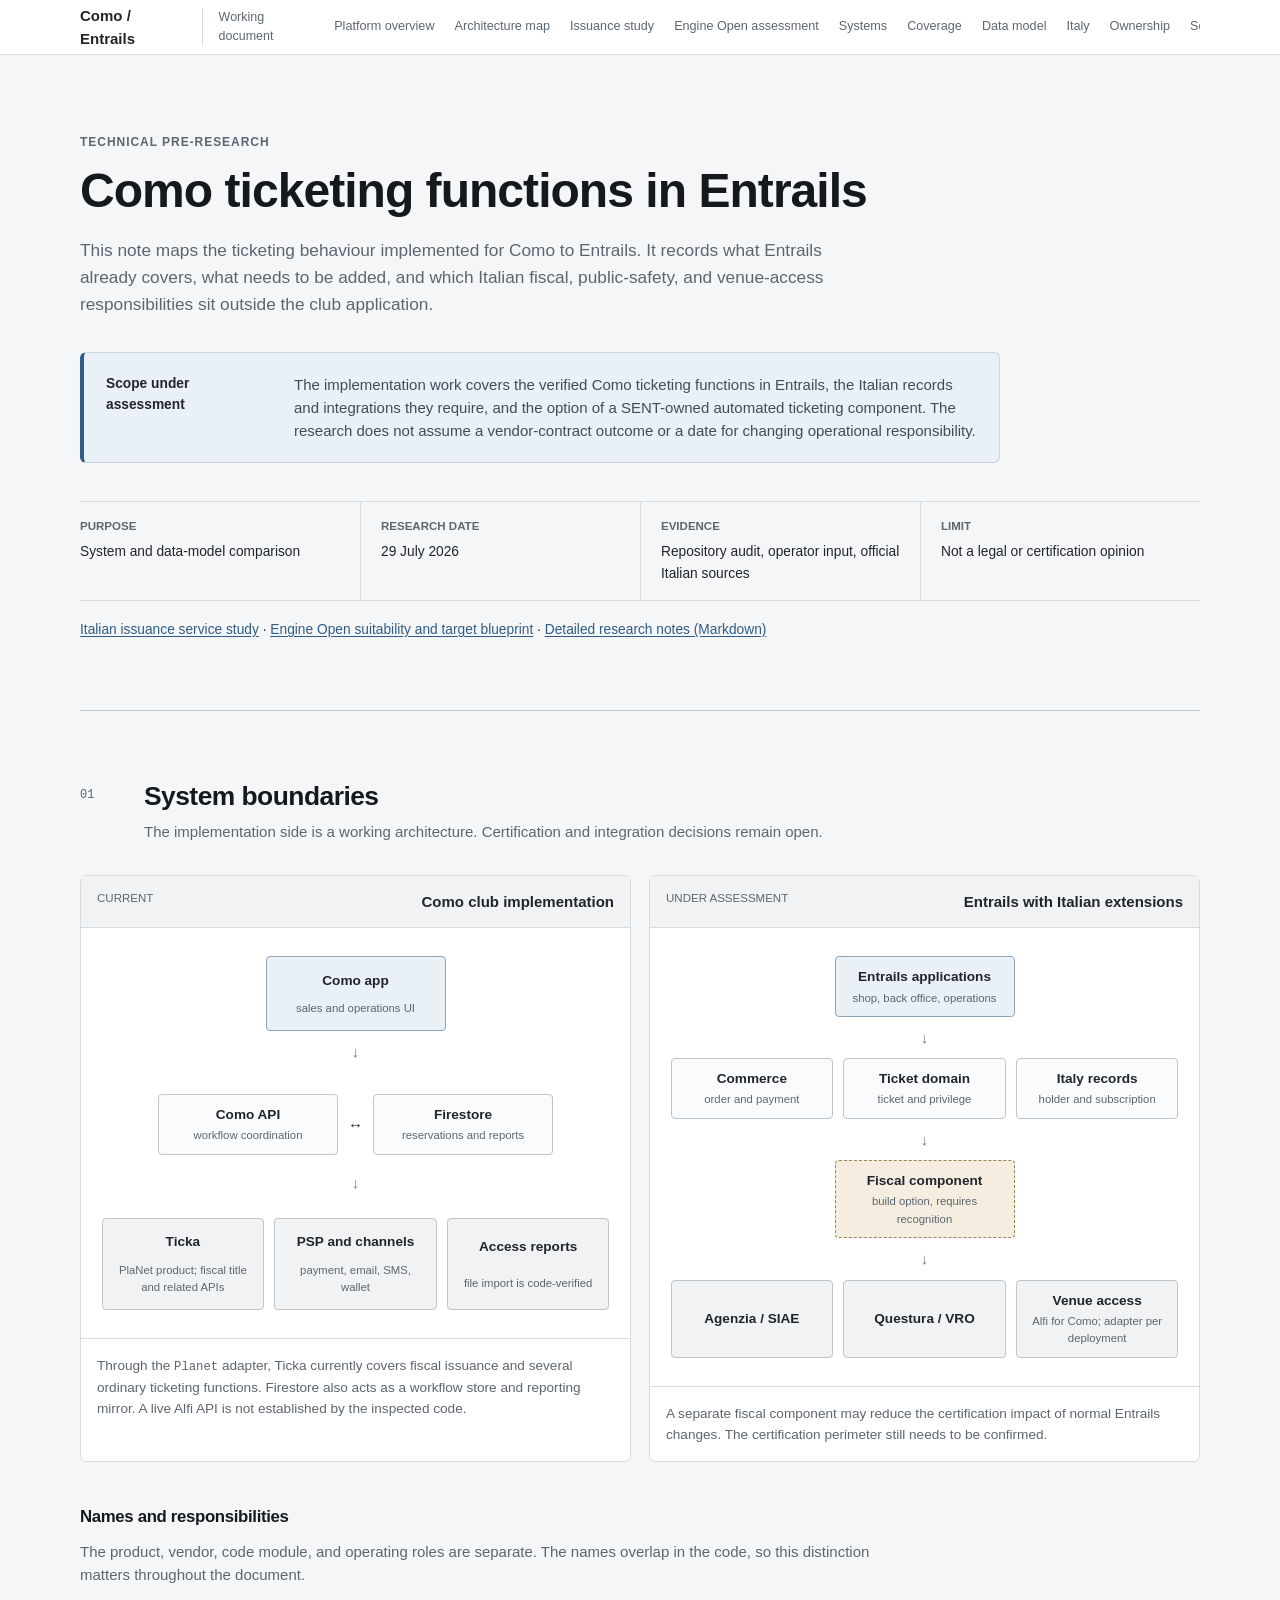
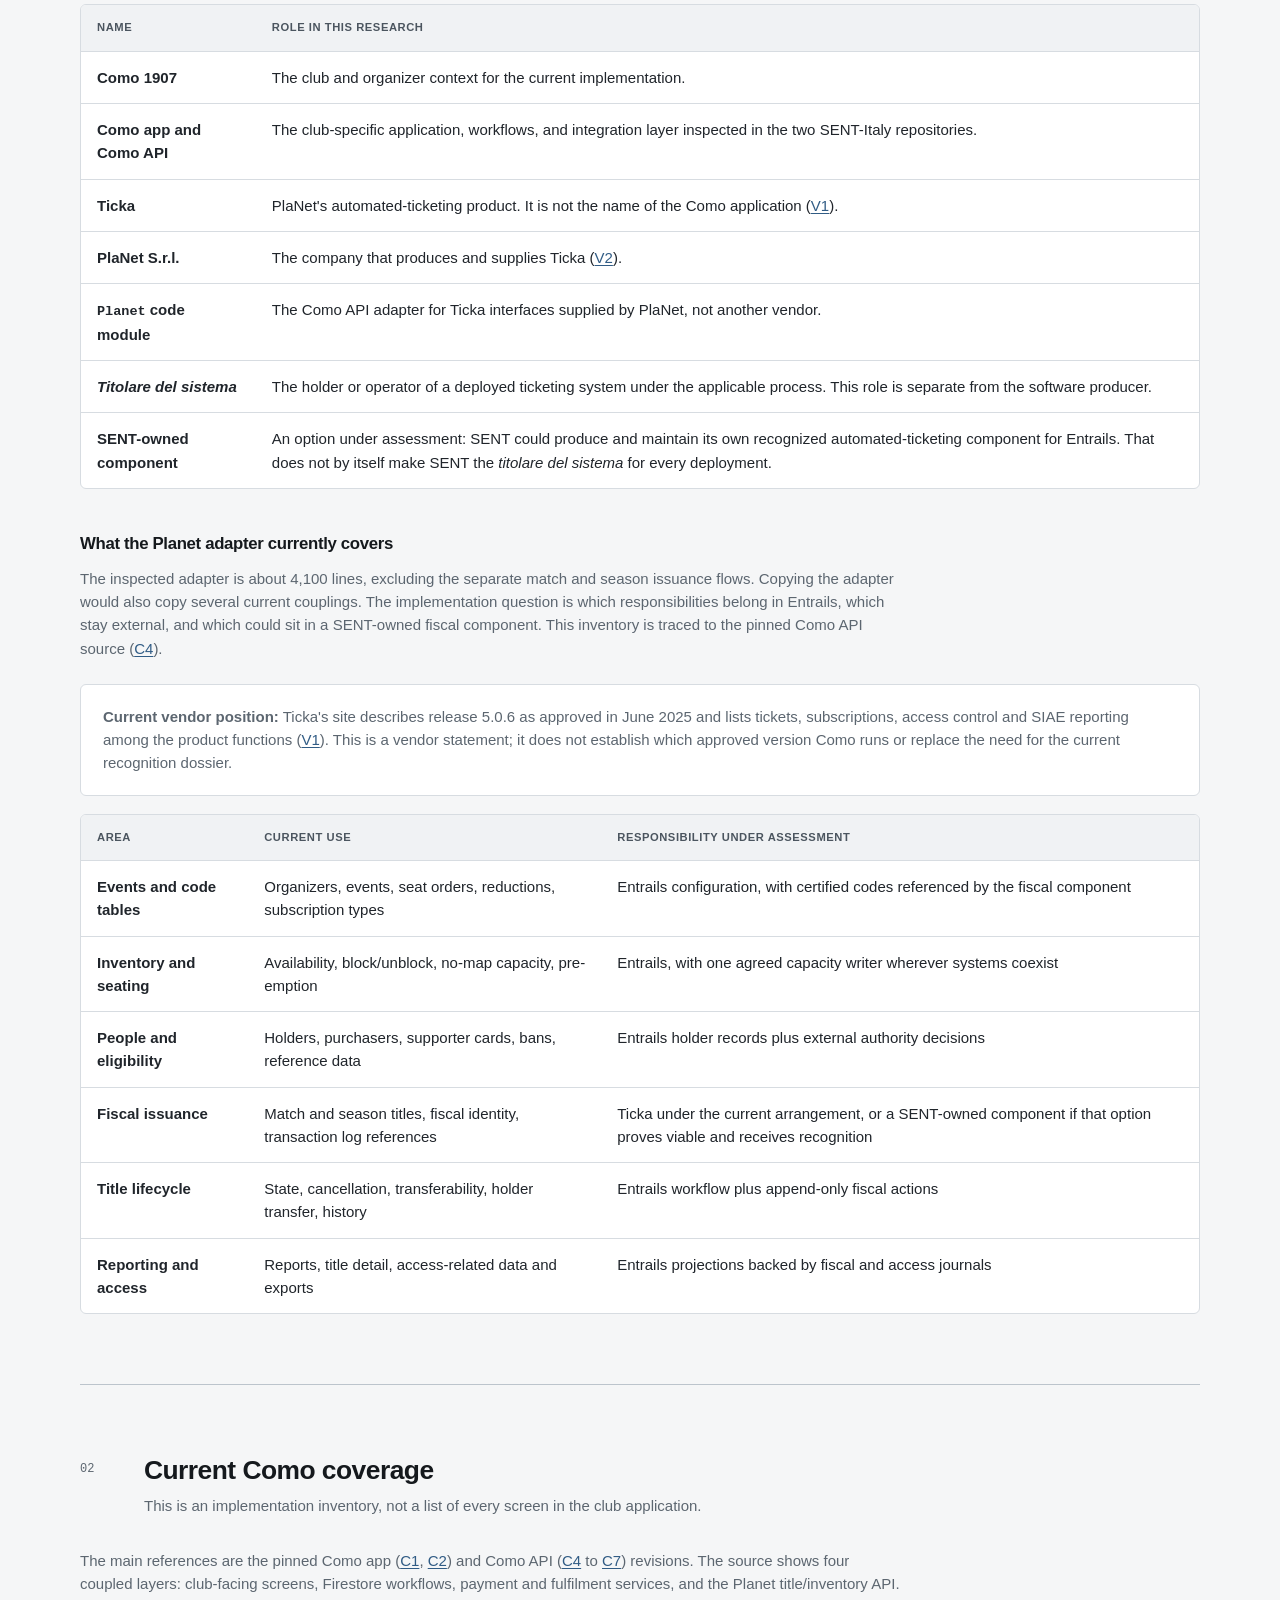
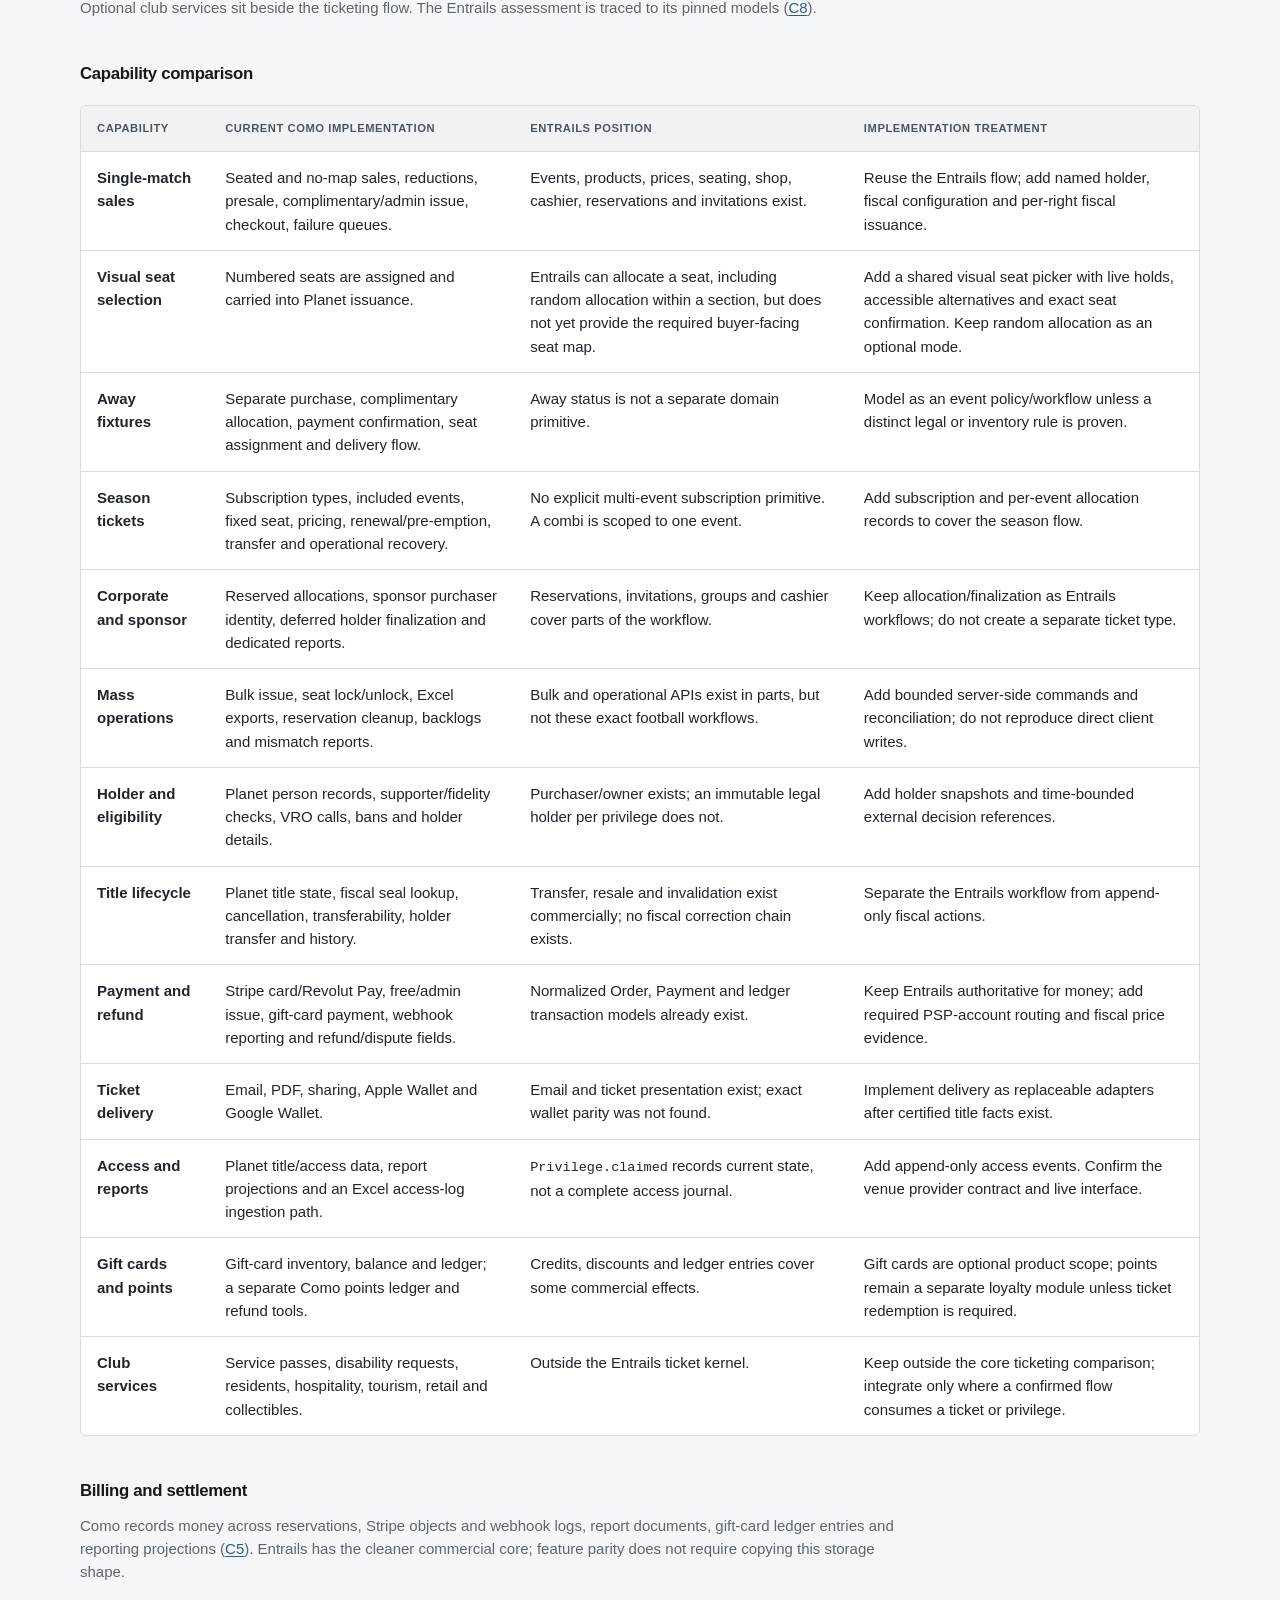
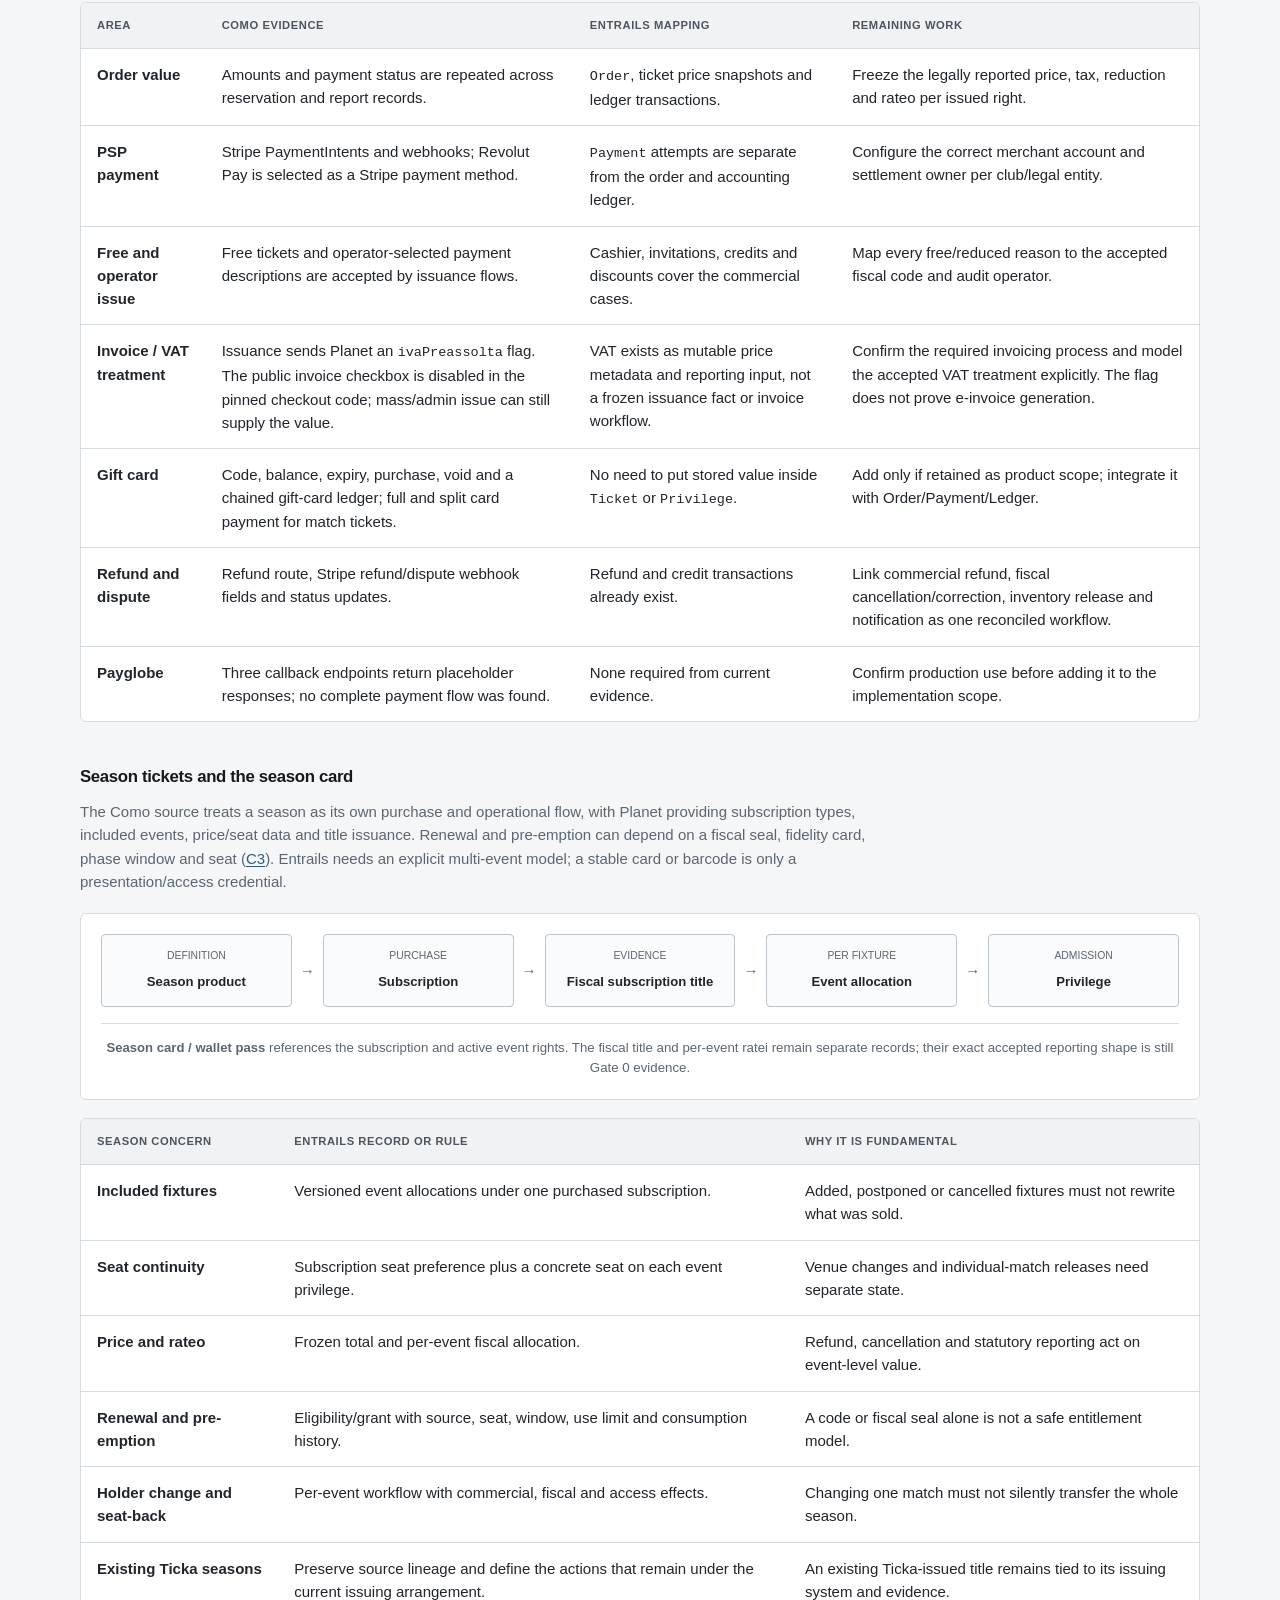
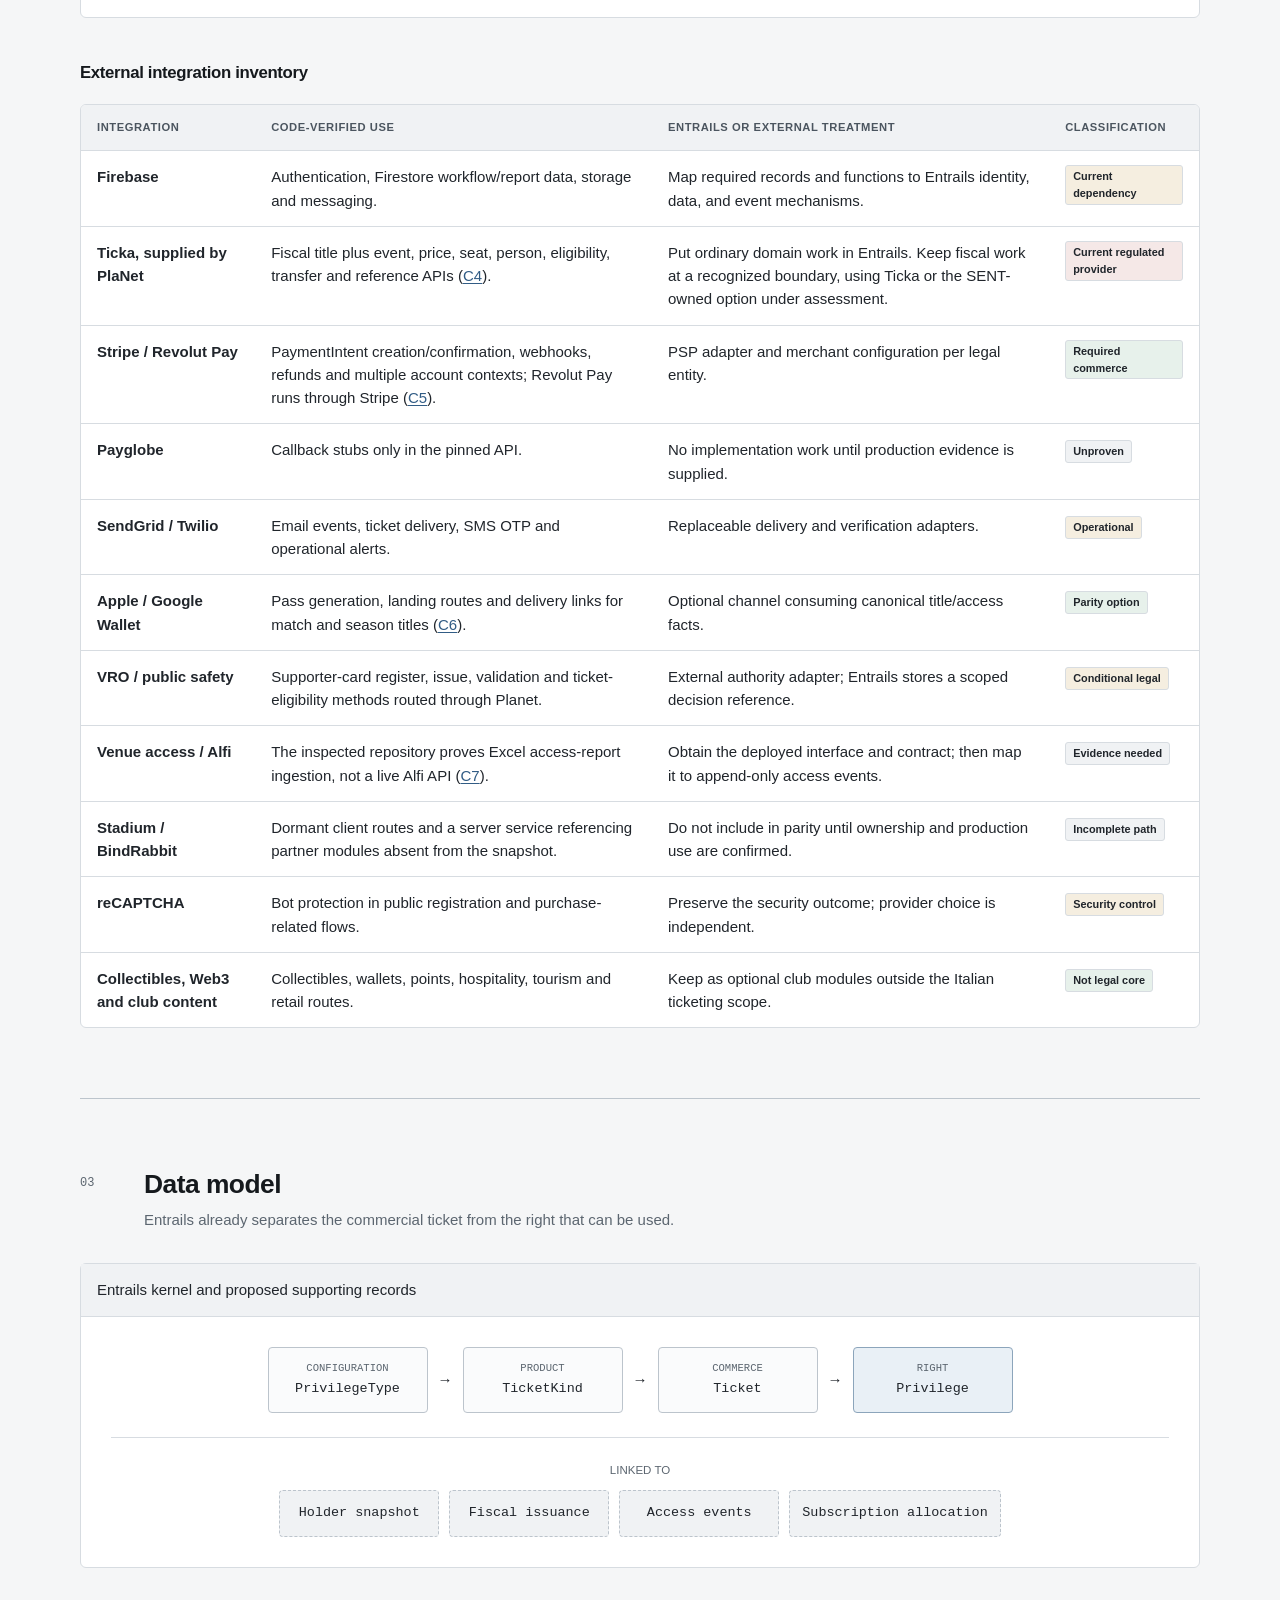
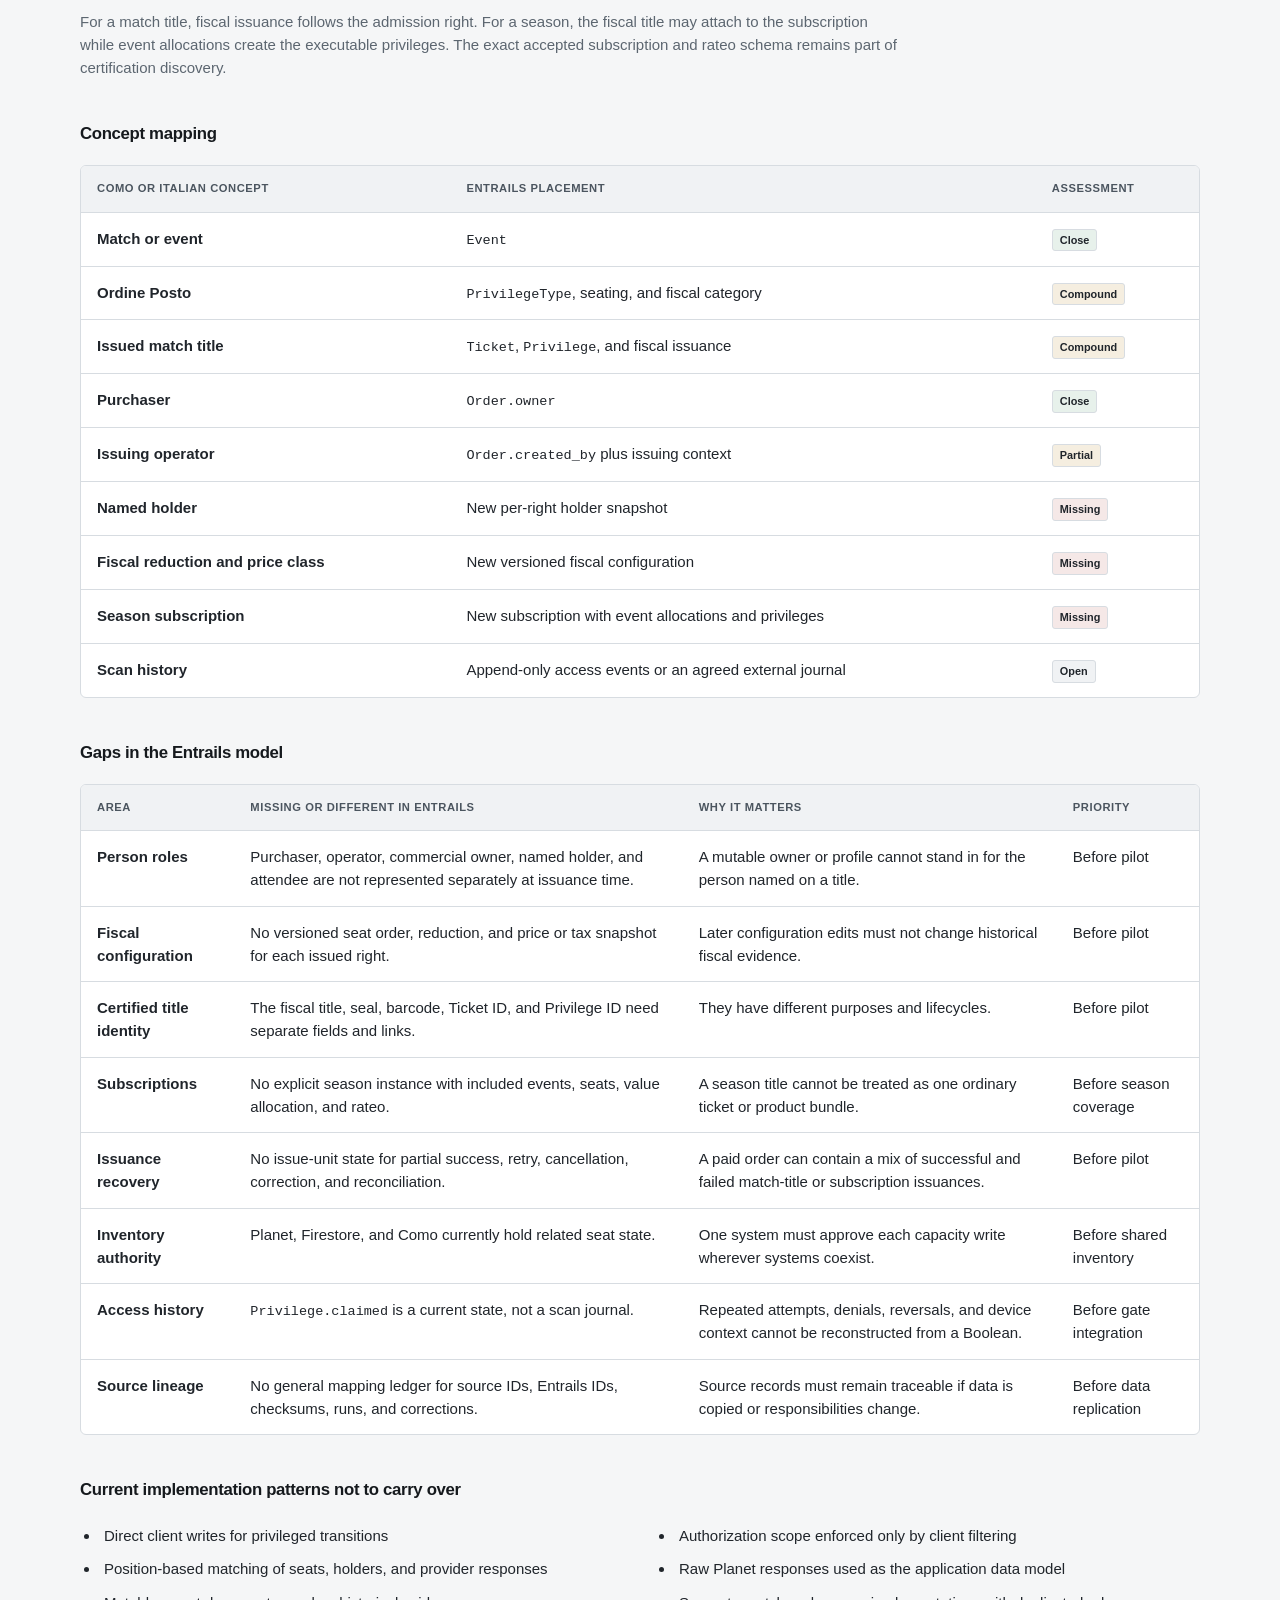
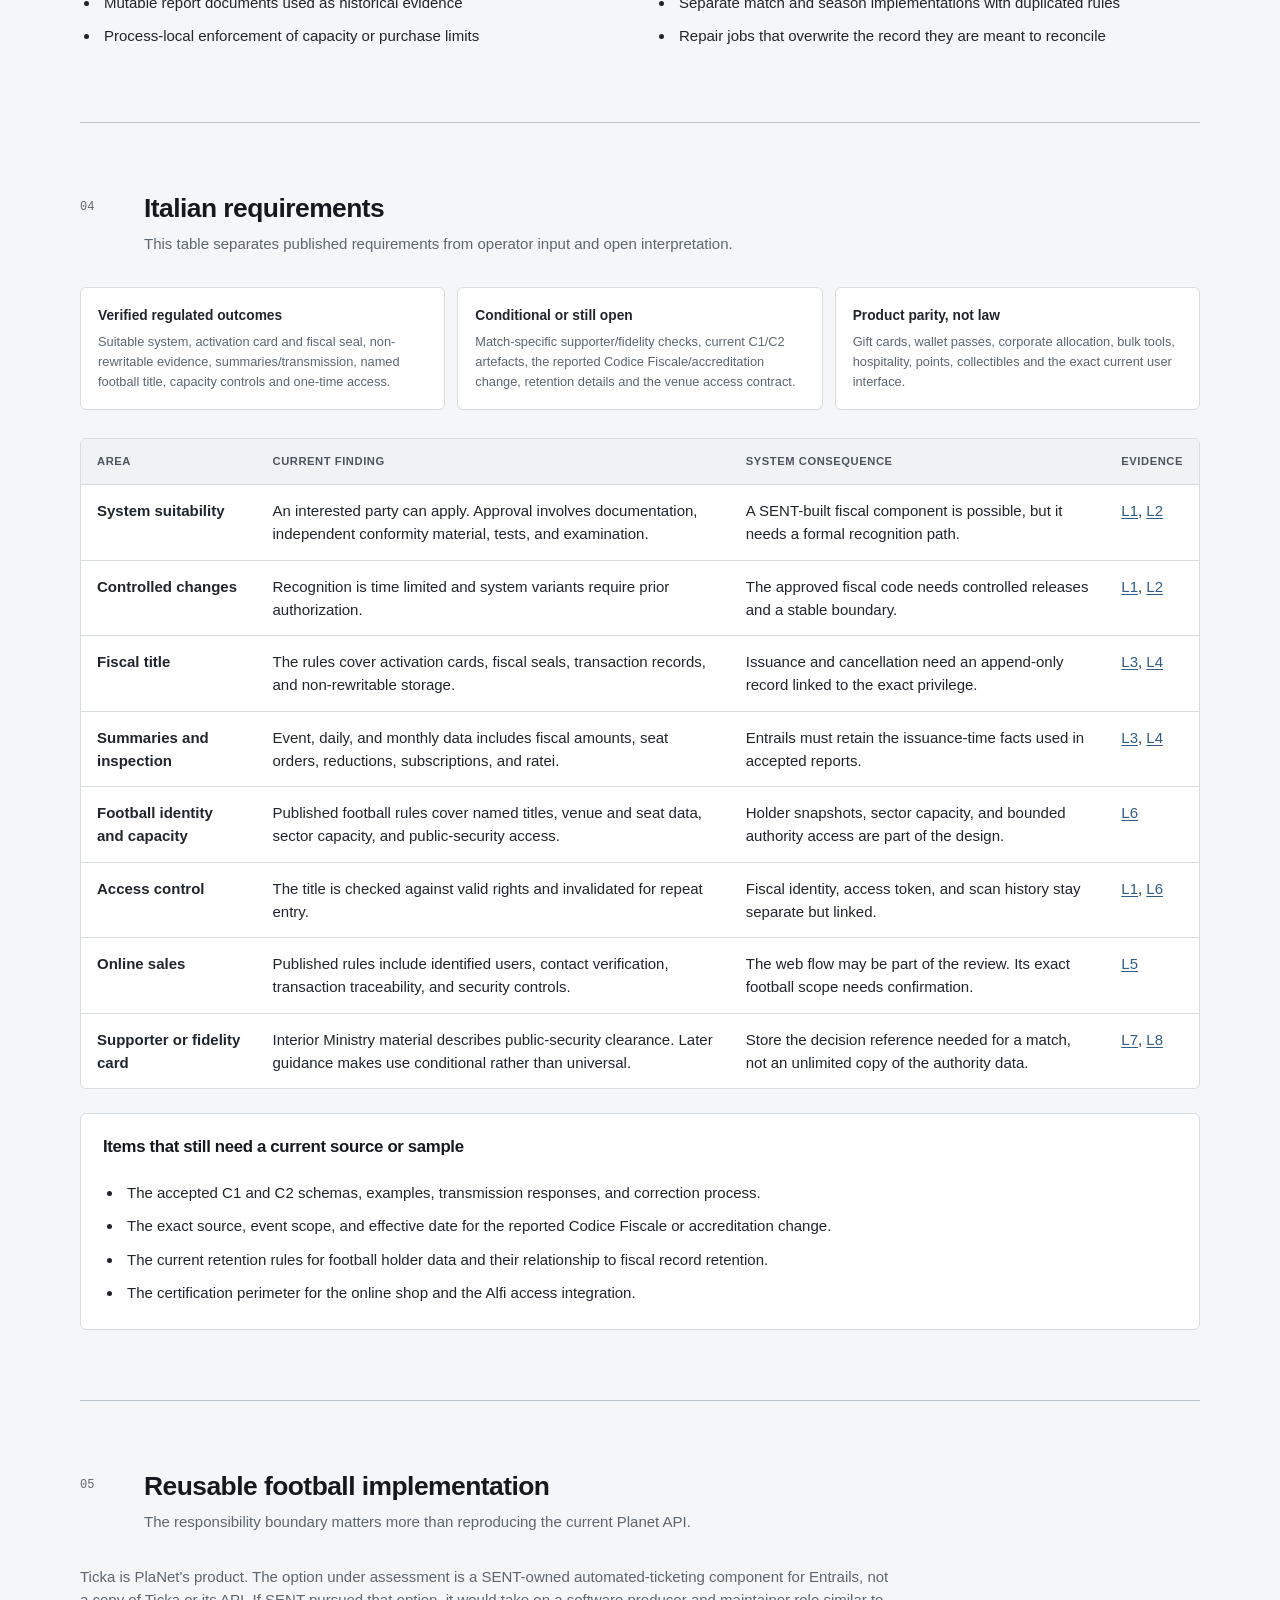
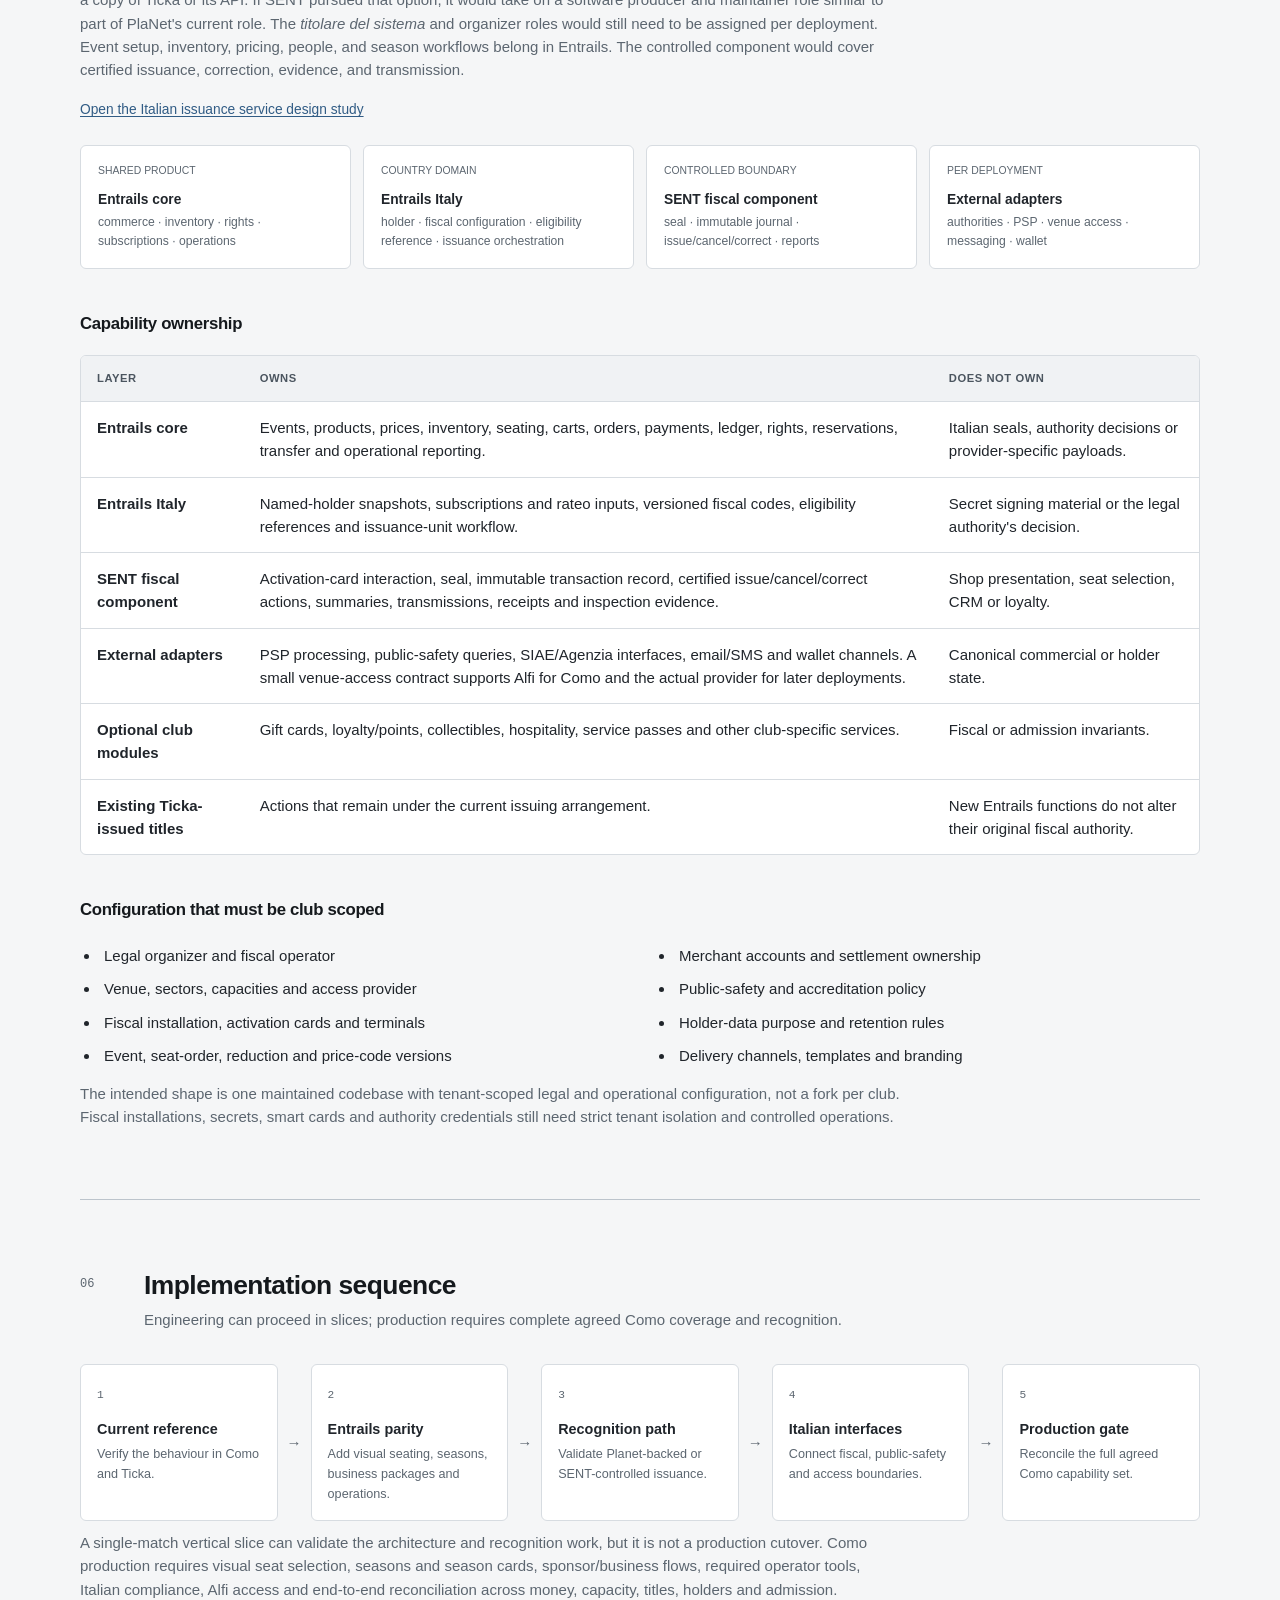
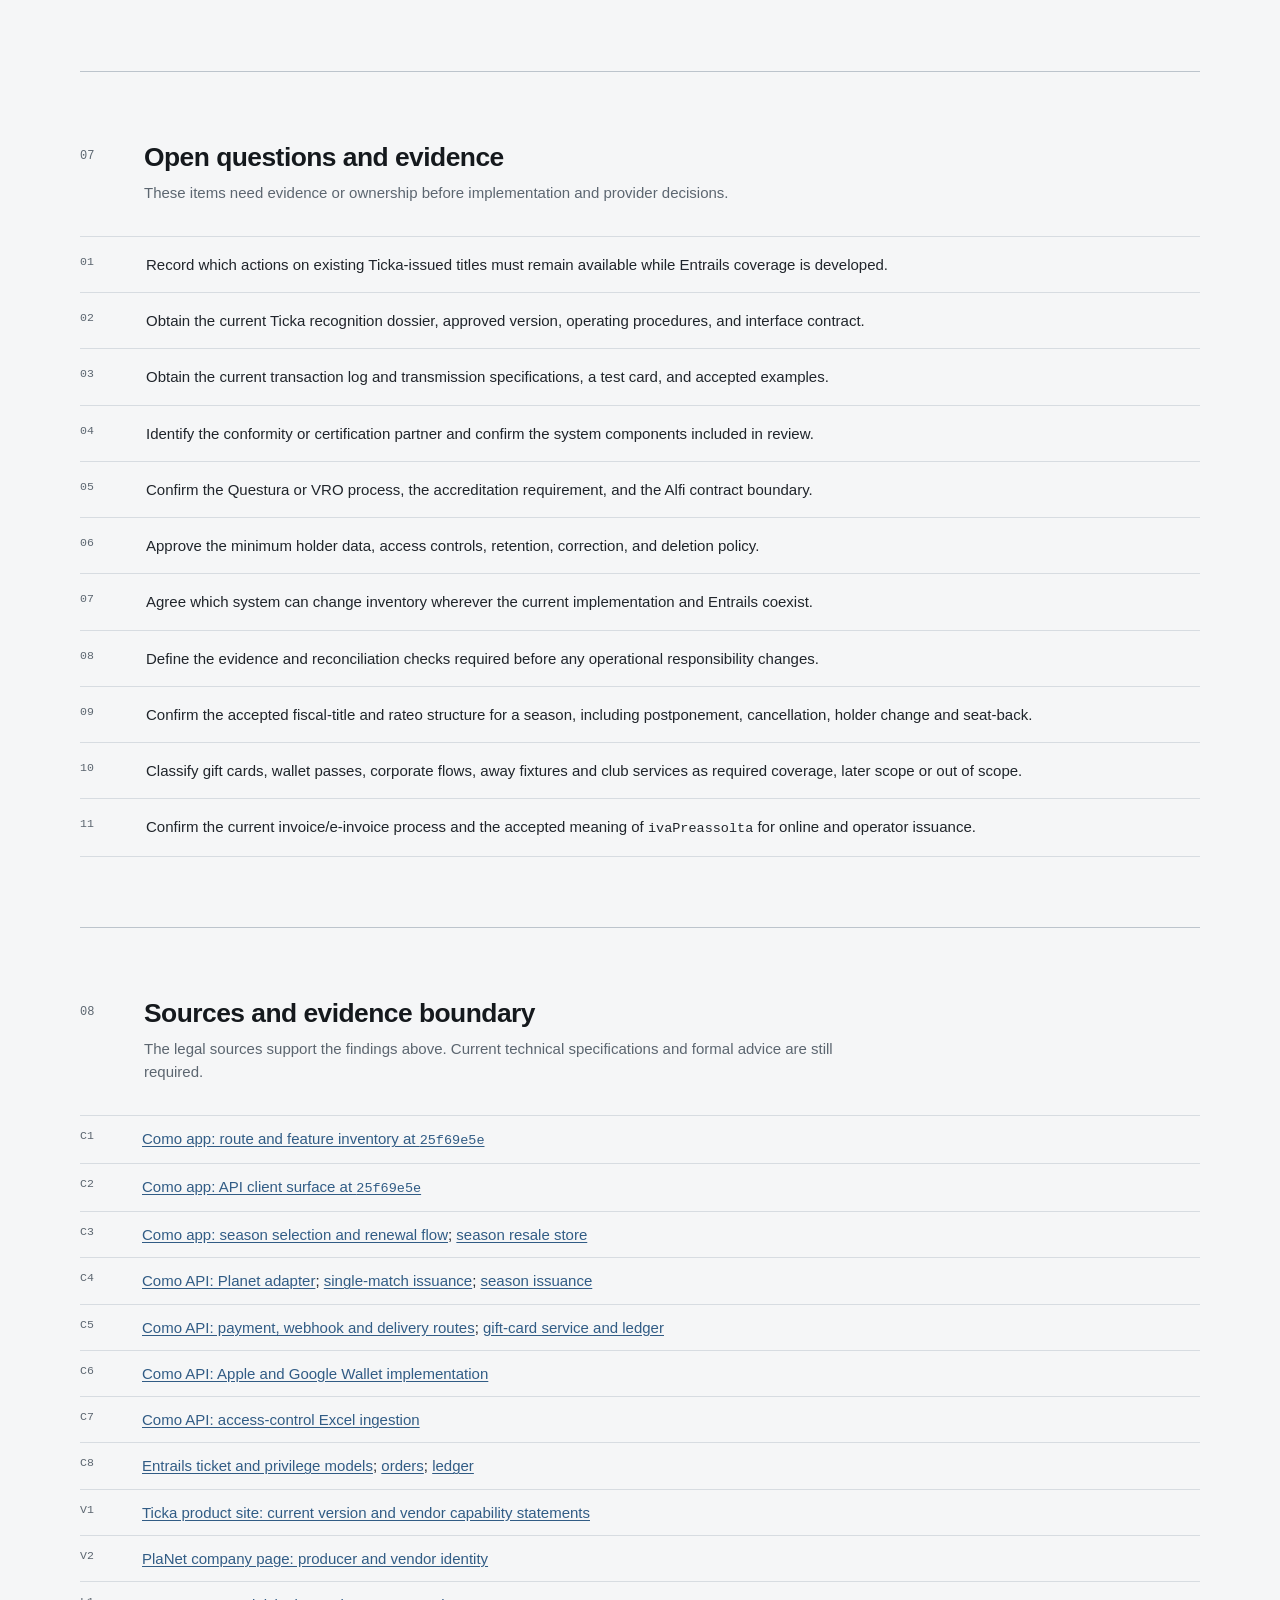
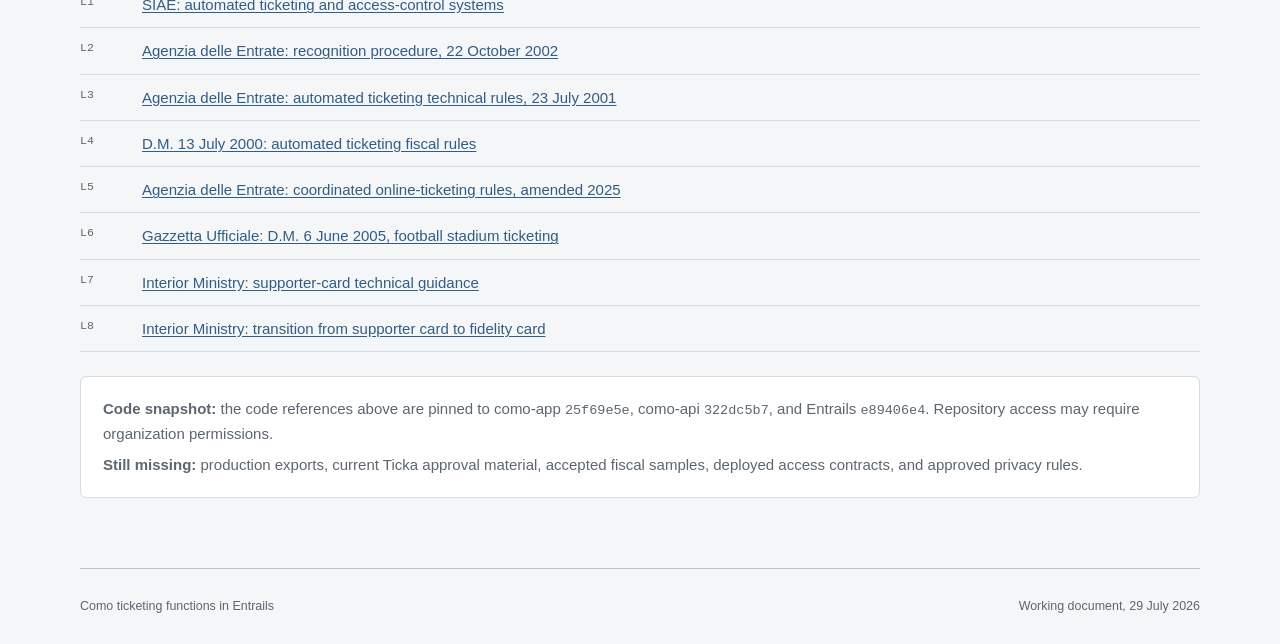
==== commit 8ceca119: "Add architecture research map" ====
--- a/index.html
+++ b/index.html
@@ -21,6 +21,7 @@
         <span class="document-state">Working document</span>
         <nav aria-label="Document sections">
           <a href="platform/">Platform overview</a>
+          <a href="architecture/">Architecture map</a>
           <a href="italy-service/">Issuance study</a>
           <a href="engine-open/">Engine Open assessment</a>
           <a href="#systems">Systems</a>
